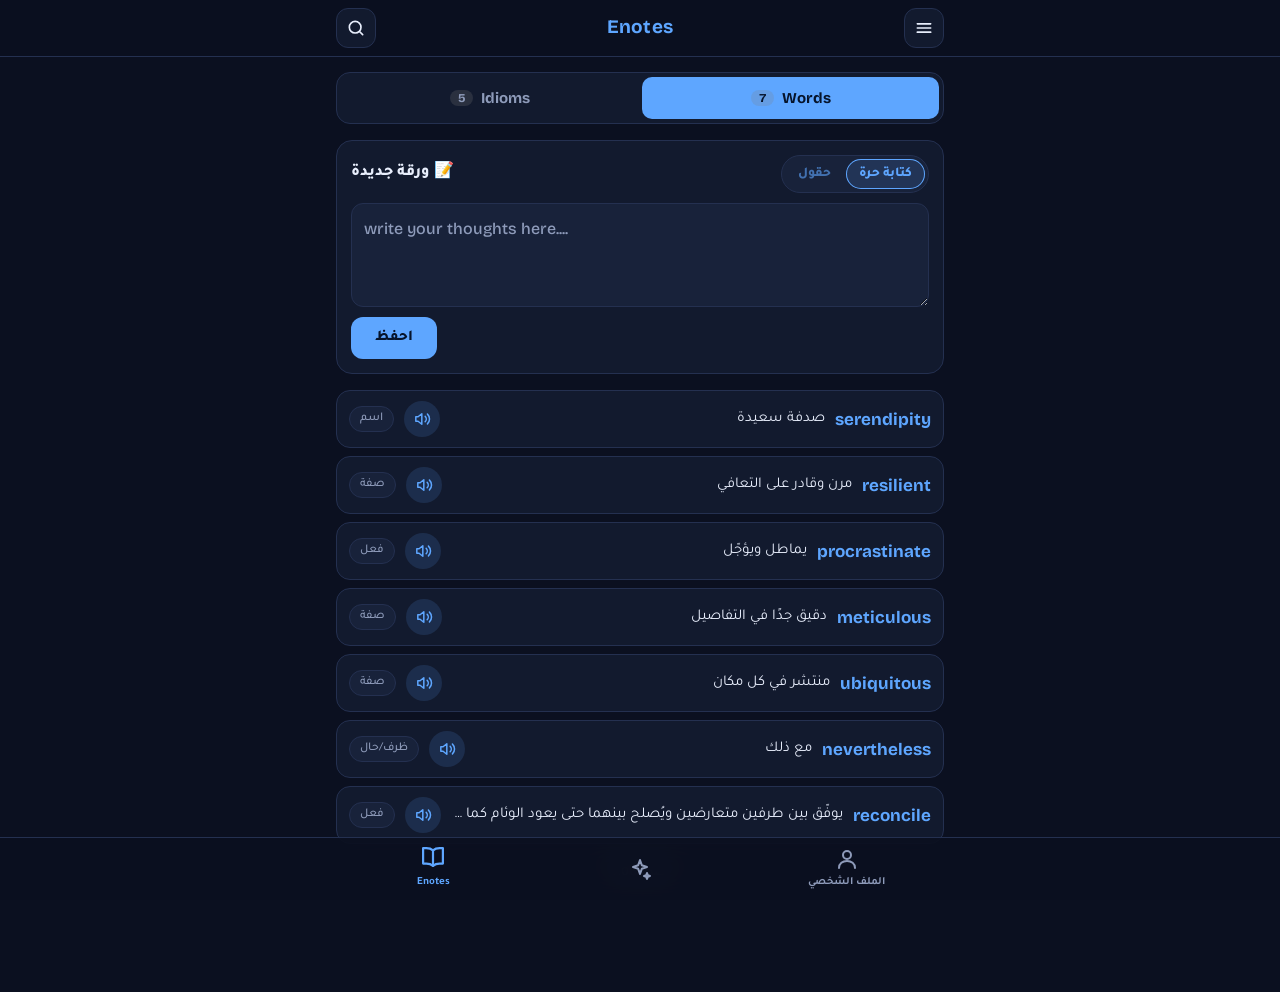
==== index.html @ 15584521 "Rename index-25.html to index.html" ====
<!doctype html>
<html lang="ar">
<head>
<meta charset="utf-8">
<meta name="viewport" content="width=device-width,initial-scale=1,maximum-scale=1,user-scalable=no,viewport-fit=cover">
<meta name="theme-color" content="#0b1020">
<meta name="mobile-web-app-capable" content="yes">
<meta name="apple-mobile-web-app-capable" content="yes">
<meta name="apple-mobile-web-app-title" content="دفتر الكلمات">
<link rel="manifest" href="manifest.webmanifest">
<link rel="icon" href="icon.svg" type="image/svg+xml">
<link rel="icon" href="icon-192.png" sizes="192x192" type="image/png">
<link rel="apple-touch-icon" href="apple-touch-icon.png">
<style>:root{padding-top:env(safe-area-inset-top,0px);padding-bottom:env(safe-area-inset-bottom,0px)}body{margin:0}img{max-width:100%}[hidden]{display:none!important}</style>
<meta name="app-build" content="eb7939244c85">
<title>دفتر الكلمات اليومي</title>
<link rel="stylesheet" href="https://fonts.googleapis.com/css2?family=Bricolage+Grotesque:wght@500;700;800&family=Tajawal:wght@400;500;700;800&family=Cairo:wght@400;500;700;800&family=Amiri:wght@400;700&display=swap">
<style>
/* Layout: fixed top bar (search / theme on the left, menu on the right), one 640px column: tabs, new-sheet card, saved list. Tools open as bottom sheets. */
@property --bg{syntax:'<color>';inherits:true;initial-value:#0b1020}
@property --bar{syntax:'<color>';inherits:true;initial-value:rgba(11,16,32,.84)}
@property --surface{syntax:'<color>';inherits:true;initial-value:#121a2e}
@property --surface-2{syntax:'<color>';inherits:true;initial-value:#18223a}
@property --line{syntax:'<color>';inherits:true;initial-value:#243050}
@property --fg{syntax:'<color>';inherits:true;initial-value:#e8eefc}
@property --muted{syntax:'<color>';inherits:true;initial-value:#8e9bba}
@property --accent{syntax:'<color>';inherits:true;initial-value:#5ea6ff}
@property --accent-ink{syntax:'<color>';inherits:true;initial-value:#06142b}
@property --accent-soft{syntax:'<color>';inherits:true;initial-value:rgba(94,166,255,.14)}
@property --good{syntax:'<color>';inherits:true;initial-value:#3ecf8e}
@property --good-bg{syntax:'<color>';inherits:true;initial-value:rgba(62,207,142,.14)}
@property --bad{syntax:'<color>';inherits:true;initial-value:#ff6b7a}
@property --bad-bg{syntax:'<color>';inherits:true;initial-value:rgba(255,107,122,.14)}
@property --overlay{syntax:'<color>';inherits:true;initial-value:rgba(4,8,18,.62)}
@property --mark-bg{syntax:'<color>';inherits:true;initial-value:#ffd93d}
@property --mark-fg{syntax:'<color>';inherits:true;initial-value:#1b1500}
:root{
  transition:--bg .6s cubic-bezier(.4,0,.2,1),
  --bar .6s cubic-bezier(.4,0,.2,1),
  --surface .6s cubic-bezier(.4,0,.2,1),
  --surface-2 .6s cubic-bezier(.4,0,.2,1),
  --line .6s cubic-bezier(.4,0,.2,1),
  --fg .6s cubic-bezier(.4,0,.2,1),
  --muted .6s cubic-bezier(.4,0,.2,1),
  --accent .6s cubic-bezier(.4,0,.2,1),
  --accent-ink .6s cubic-bezier(.4,0,.2,1),
  --accent-soft .6s cubic-bezier(.4,0,.2,1),
  --good .6s cubic-bezier(.4,0,.2,1),
  --good-bg .6s cubic-bezier(.4,0,.2,1),
  --bad .6s cubic-bezier(.4,0,.2,1),
  --bad-bg .6s cubic-bezier(.4,0,.2,1),
  --overlay .6s cubic-bezier(.4,0,.2,1),
  --mark-bg .6s cubic-bezier(.4,0,.2,1),
  --mark-fg .6s cubic-bezier(.4,0,.2,1);
  --bg:#0b1020;
  --bar:rgba(11,16,32,.84);
  --surface:#121a2e;
  --surface-2:#18223a;
  --line:#243050;
  --fg:#e8eefc;
  --muted:#8e9bba;
  --accent:#5ea6ff;
  --accent-ink:#06142b;
  --accent-soft:rgba(94,166,255,.14);
  --good:#3ecf8e;
  --good-bg:rgba(62,207,142,.14);
  --bad:#ff6b7a;
  --bad-bg:rgba(255,107,122,.14);
  --overlay:rgba(4,8,18,.62);
  --mark-bg:#ffd93d;
  --mark-fg:#1b1500;
  --shadow:0 14px 34px rgba(0,0,0,.5);
  --font-ui:'Tajawal','Bricolage Grotesque',system-ui,sans-serif;
  --font-en:'Bricolage Grotesque','Tajawal',system-ui,sans-serif;
  color-scheme:dark;
}
:root[data-theme="light"]{
  --bg:#eff3fb;
  --bar:rgba(239,243,251,.88);
  --surface:#ffffff;
  --surface-2:#f2f5fc;
  --line:#d8e0f1;
  --fg:#0e1a33;
  --muted:#5b6988;
  --accent:#1c6ee0;
  --accent-ink:#ffffff;
  --accent-soft:rgba(28,110,224,.1);
  --good:#12805a;
  --good-bg:rgba(18,128,90,.12);
  --bad:#c9304a;
  --bad-bg:rgba(201,48,74,.1);
  --overlay:rgba(14,26,51,.38);
  --shadow:0 14px 32px rgba(20,40,90,.16);
  color-scheme:light;
}
html.thm *,html.thm *::before,html.thm *::after{transition:none!important}
:root[data-theme="purple"]{
  --bg:#120b22;
  --bar:rgba(18,11,34,.84);
  --surface:#1b1233;
  --surface-2:#241a42;
  --line:#382a63;
  --fg:#f0eaff;
  --muted:#a898cf;
  --accent:#a78bfa;
  --accent-ink:#1a0b3a;
  --accent-soft:rgba(167,139,250,.16);
  --overlay:rgba(8,4,18,.64);
  --shadow:0 14px 34px rgba(5,0,20,.55);
  --good:#3ecf8e;
  --good-bg:rgba(62,207,142,.14);
  --bad:#ff6b7a;
  --bad-bg:rgba(255,107,122,.14);
  --mark-bg:#ffd93d;
  --mark-fg:#1b1500;
  color-scheme:dark;
}
:root[data-theme="forest"]{
  --bg:#08140f;
  --bar:rgba(8,20,15,.84);
  --surface:#0f2119;
  --surface-2:#152b21;
  --line:#1f3d2f;
  --fg:#e6f5ec;
  --muted:#8fb3a0;
  --accent:#34d399;
  --accent-ink:#04210f;
  --accent-soft:rgba(52,211,153,.15);
  --overlay:rgba(2,10,6,.64);
  --shadow:0 14px 34px rgba(0,10,5,.55);
  --good:#3ecf8e;
  --good-bg:rgba(62,207,142,.14);
  --bad:#ff6b7a;
  --bad-bg:rgba(255,107,122,.14);
  --mark-bg:#ffd93d;
  --mark-fg:#1b1500;
  color-scheme:dark;
}
:root[data-theme="ocean"]{
  --bg:#07161c;
  --bar:rgba(7,22,28,.84);
  --surface:#0d2630;
  --surface-2:#12303c;
  --line:#1c4655;
  --fg:#e4f6fb;
  --muted:#8bb4c2;
  --accent:#22d3ee;
  --accent-ink:#032630;
  --accent-soft:rgba(34,211,238,.15);
  --overlay:rgba(2,12,16,.64);
  --shadow:0 14px 34px rgba(0,12,18,.55);
  --good:#3ecf8e;
  --good-bg:rgba(62,207,142,.14);
  --bad:#ff6b7a;
  --bad-bg:rgba(255,107,122,.14);
  --mark-bg:#ffd93d;
  --mark-fg:#1b1500;
  color-scheme:dark;
}
:root[data-theme="sand"]{
  --bg:#faf3e8;
  --bar:rgba(250,243,232,.9);
  --surface:#fffaf2;
  --surface-2:#f5ebdc;
  --line:#e6d6bc;
  --fg:#2b2116;
  --muted:#7d6b53;
  --accent:#c2410c;
  --accent-ink:#ffffff;
  --accent-soft:rgba(194,65,12,.1);
  --good:#15803d;
  --good-bg:rgba(21,128,61,.12);
  --bad:#c9304a;
  --bad-bg:rgba(201,48,74,.1);
  --overlay:rgba(43,33,22,.38);
  --mark-bg:#ffd93d;
  --mark-fg:#1b1500;
  --shadow:0 14px 32px rgba(90,60,20,.18);
  color-scheme:light;
}
*{box-sizing:border-box}
body{background:var(--bg);color:var(--fg);font:400 15px/1.6 var(--font-ui);-webkit-tap-highlight-color:transparent;}
button{font:inherit;color:inherit;cursor:pointer;border:0;background:none;padding:0}
button:focus-visible,.row:focus-visible,textarea:focus-visible,select:focus-visible{outline:2px solid var(--accent);outline-offset:2px}
h2{margin:0}

/* press animation */
@keyframes press{0%{transform:scale(1)}40%{transform:scale(.9)}100%{transform:scale(1)}}
.tap{animation:press .2s ease-out}

/* top bar */
.bar{position:fixed;top:0;left:0;right:0;z-index:30;padding-top:env(safe-area-inset-top,0px);background:var(--bar);-webkit-backdrop-filter:blur(14px);backdrop-filter:blur(14px);border-bottom:1px solid var(--line)}
.bar-in{position:relative;height:56px;max-width:640px;margin:0 auto;padding-inline:16px;display:flex;align-items:center}
.left{position:relative;z-index:1;flex:1;min-width:0;display:flex;align-items:center}
.ibtn{flex:none;width:40px;height:40px;border-radius:12px;background:var(--surface);border:1px solid var(--line);display:grid;place-items:center;font-size:18px;line-height:1;overflow:hidden;transition:background .2s,border-color .2s,width .3s cubic-bezier(.2,.8,.2,1),opacity .2s,margin .3s}
.ibtn:hover{border-color:var(--accent)}
.ibtn svg,.snd svg{display:block;width:20px;height:20px;fill:none;stroke:currentColor;stroke-width:2;stroke-linecap:round;stroke-linejoin:round}
.snd{color:var(--accent)}
.snd svg{width:18px;height:18px}
#btnSearch{margin-right:8px}
.bar.searching #btnSearch{background:var(--accent-soft);border-color:var(--accent)}
.bar.searching #btnTheme{width:0;opacity:0;border-width:0;pointer-events:none}
.sfield{flex:0 0 0;min-width:0;opacity:0;overflow:hidden;display:flex;align-items:center;gap:8px;pointer-events:none;transition:flex-grow .32s cubic-bezier(.2,.8,.2,1),opacity .22s}
.bar.searching .sfield{flex:1 1 0;opacity:1;pointer-events:auto}
.pill{flex:1;min-width:0;height:40px;padding-inline:12px;border-radius:12px;background:var(--surface);border:1px solid var(--line);display:flex;align-items:center;gap:8px;transition:border-color .2s}
.pill:focus-within{border-color:var(--accent)}
.pill input{flex:1;min-width:0;background:transparent;border:0;outline:0;color:var(--fg);font:500 16px var(--font-ui)}
.pill input::placeholder{color:var(--muted)}
.title{position:absolute;left:0;right:0;text-align:center;pointer-events:none;font-weight:800;font-size:17px;letter-spacing:.2px;transition:opacity .2s}
.title b{color:var(--accent);font-family:var(--font-en);font-size:19px}
.bar.searching .title{opacity:0}
.menu-anchor{position:relative;z-index:2;flex:none;margin-left:8px}
#btnMenu{font-size:20px}
.menu{position:absolute;top:calc(100% + 10px);right:0;width:min(268px,calc(100vw - 32px));direction:rtl;background:var(--surface);border:1px solid var(--line);border-radius:16px;padding:6px;box-shadow:var(--shadow);transform-origin:calc(100% - 20px) 0;opacity:0;visibility:hidden;transform:translateY(-12px) scale(.94);transition:opacity .2s ease,transform .28s cubic-bezier(.2,.9,.25,1.08),visibility 0s .28s}
.menu.open{opacity:1;visibility:visible;transform:none;transition-delay:0s}
.menu::before{content:'';position:absolute;top:-6px;right:14px;width:11px;height:11px;background:var(--surface);border-left:1px solid var(--line);border-top:1px solid var(--line);transform:rotate(45deg)}
@keyframes rise{from{opacity:0;transform:translateY(-6px)}to{opacity:1;transform:none}}
.menu.open .mitem{animation:rise .3s both}
.menu.open .mitem:nth-child(1){animation-delay:.04s}
.menu.open .mitem:nth-child(2){animation-delay:.08s}
.menu.open .mitem:nth-child(3){animation-delay:.12s}
.menu.open .mitem:nth-child(4){animation-delay:.16s}
.mitem{position:relative;display:flex;align-items:center;gap:12px;width:100%;padding:12px;border-radius:11px;text-align:start;font-weight:500;font-size:15px;transition:background .15s}
.mitem:hover,.mitem:focus-visible{background:var(--surface-2)}
.mitem .e{width:26px;display:grid;place-items:center;color:var(--accent)}
.mitem .e svg{width:22px;height:22px;fill:none;stroke:currentColor;stroke-width:2;stroke-linecap:round;stroke-linejoin:round}

/* page */
.wrap{max-width:640px;margin:0 auto;padding:72px 16px 48px;display:flex;flex-direction:column;gap:16px}
.tabs{display:grid;grid-template-columns:1fr 1fr;gap:4px;padding:4px;background:var(--surface);border:1px solid var(--line);border-radius:14px}
.tab{height:42px;border-radius:10px;font-weight:700;color:var(--muted);display:flex;align-items:center;justify-content:center;gap:8px;transition:background .2s,color .2s}
.tab[aria-selected="true"]{background:var(--accent);color:var(--accent-ink)}
.tab .lat{font-family:var(--font-en)}
.tab .n{font:700 12px var(--font-en);padding:1px 8px;border-radius:99px;background:rgba(127,127,127,.22);font-variant-numeric:tabular-nums}
.card{background:var(--surface);border:1px solid var(--line);border-radius:16px;padding:14px}
.card h2{font-size:16px;font-weight:800}
.chead{display:flex;align-items:center;justify-content:space-between;gap:10px;margin-bottom:10px}
.mini{display:flex;gap:2px;padding:3px;background:var(--surface-2);border:1px solid var(--line);border-radius:99px}
.mini button{height:30px;padding:0 13px;display:inline-flex;align-items:center;justify-content:center;line-height:1;border-radius:99px;font-size:13.5px;font-weight:800;color:var(--accent);opacity:.6;transition:background .2s,opacity .2s,transform .12s}
.mini button>span{display:block;transform:translateY(1px)}
.mini button:active{transform:scale(.94)}
.mini button[aria-selected="true"]{background:var(--accent-soft);box-shadow:inset 0 0 0 1px var(--accent);opacity:1}
textarea{display:block;width:100%;min-height:104px;resize:vertical;background:var(--surface-2);border:1px solid var(--line);border-radius:12px;padding:12px;color:var(--fg);font:500 16px/1.6 var(--font-en)}
textarea{unicode-bidi:plaintext}
textarea::placeholder{color:var(--muted)}
.ff{display:flex;flex-direction:column;gap:12px}
.ff label{display:block;font-size:12px;color:var(--muted);margin-bottom:4px}
.ff input{display:block;width:100%;height:46px;background:var(--surface-2);border:1px solid var(--line);border-radius:12px;padding:0 12px;color:var(--fg);font:500 16px/1.4 var(--font-ui)}
.ff input::placeholder{color:var(--muted)}
.ff input:focus-visible{outline:2px solid var(--accent);outline-offset:2px}
.ff textarea{min-height:76px}
.ver{text-align:center;font:600 12px var(--font-en);color:var(--muted);direction:ltr;padding:4px 0 0;opacity:.8}
.foot{display:flex;align-items:center;gap:12px;margin-top:10px}
.hint{flex:1;min-width:0;font-size:12px;line-height:1.5;color:var(--muted)}
.hint.err{color:var(--bad)}
.hint code{font-family:var(--font-en);direction:ltr;unicode-bidi:isolate;color:var(--fg)}
.save{flex:none;height:42px;padding-inline:24px;border-radius:12px;background:var(--accent);color:var(--accent-ink);font-weight:800}

/* list */
#list{list-style:none;margin:0;padding:0;display:flex;flex-direction:column;gap:8px}
.item{background:var(--surface);border:1px solid var(--line);border-radius:14px;overflow:hidden;transition:border-color .2s}
.item.open{border-color:var(--accent)}
.row{display:flex;align-items:center;gap:10px;padding:10px 12px;cursor:pointer;min-height:56px}
.en{flex:0 1 auto;min-width:0;max-width:46%;direction:ltr;unicode-bidi:isolate;font:700 17px var(--font-en);color:var(--accent);overflow:hidden;text-overflow:ellipsis;white-space:nowrap}
.ar{flex:1 1 0;min-width:0;overflow:hidden;text-overflow:ellipsis;white-space:nowrap}
.snd{flex:none;width:36px;height:36px;border-radius:50%;background:var(--accent-soft);display:grid;place-items:center;font-size:16px}
.cat{flex:none;max-width:76px;overflow:hidden;text-overflow:ellipsis;white-space:nowrap;font-size:12px;font-weight:500;color:var(--muted);background:var(--surface-2);border:1px solid var(--line);padding:2px 10px;border-radius:99px}
.detail{display:grid;grid-template-rows:0fr;transition:grid-template-rows .3s ease}
.item.open .detail{grid-template-rows:1fr}
.detail-in{overflow:hidden;min-height:0}
.detail-pad{display:flex;flex-direction:column;gap:12px;padding:12px 14px 14px;border-top:1px solid var(--line)}
.d-top{display:flex;align-items:center;justify-content:space-between;gap:10px;flex-wrap:wrap}
.d-word{direction:ltr;unicode-bidi:isolate;font:800 24px/1.2 var(--font-en);color:var(--accent);overflow-wrap:anywhere;min-width:0}
.d-play{display:flex;gap:8px;flex-wrap:wrap}
.pbtn{height:36px;padding-inline:12px;border-radius:10px;background:var(--surface-2);border:1px solid var(--line);font-size:13px;font-weight:700}
.lbl{font-size:12px;color:var(--muted);margin-bottom:2px}
.val{overflow-wrap:anywhere}
.val.note{padding:10px 12px;background:var(--surface-2);border-radius:10px;font-family:var(--font-en)}
.nl{white-space:pre-wrap;overflow-wrap:anywhere;text-align:start;line-height:1.8}
.nl.sp{height:.6em}
.val.ph{direction:ltr;unicode-bidi:isolate;text-align:right;font-family:var(--font-en)}
.val.none{color:var(--muted)}
.nedit{display:flex;flex-direction:column;gap:8px}
.ne-ph,.ne-in{width:100%;height:42px;padding-inline:12px;border-radius:12px;background:var(--surface-2);border:1px solid var(--line);color:var(--fg);font:500 16px var(--font-en)}
.ne-ph::placeholder,.ne-in::placeholder{color:var(--muted)}
.ne-ph:focus-visible,.ne-in:focus-visible{outline:2px solid var(--accent);outline-offset:2px}
.save.sm{height:38px;padding-inline:16px}
.menu.open .mitem:nth-child(5){animation-delay:.2s}
.menu.open .mitem:nth-child(6){animation-delay:.24s}
.menu.open .mitem:nth-child(7){animation-delay:.28s}
.menu.open .mitem:nth-child(8){animation-delay:.32s}
.menu.open .mitem:nth-child(9){animation-delay:.36s}
.menu.open .mitem:nth-child(10){animation-delay:.4s}
.menu.open .mitem:nth-child(11){animation-delay:.44s}
.menu.open .mitem:nth-child(12){animation-delay:.48s}
.gbtn{display:flex;align-items:center;justify-content:center;gap:10px;background:#ffffff;color:#1f1f1f;border:1px solid #dadce0}
.gbtn svg{width:20px;height:20px;flex:none}
html,body{touch-action:pan-x pan-y;-webkit-text-size-adjust:100%}
html{overscroll-behavior:none}
.meta{display:flex;flex-wrap:wrap;gap:6px 16px;font-size:12px;color:var(--muted)}
.exnote{font-size:12px;color:var(--muted)}
.mbadge{margin-inline-start:auto;min-width:22px;height:22px;padding:0 7px;border-radius:99px;background:var(--accent);color:var(--accent-ink);font:800 12px/22px var(--font-en);text-align:center}
.mbadge[hidden]{display:none}
.srt{font-weight:800;font-size:18px;text-align:center}
.srcard{display:flex;flex-direction:column;align-items:center;gap:10px;text-align:center;padding:22px 14px}
.srw{font:800 34px/1.2 var(--font-en);color:var(--accent);overflow-wrap:anywhere}
.srp{font:500 15px var(--font-en);color:var(--muted)}
.sra{font:800 24px/1.5 var(--font-ui)}
.srcard hr{align-self:stretch;border:0;border-top:1px solid var(--line);margin:4px 0}
.srbtns{display:grid;grid-template-columns:1fr 1fr;gap:10px}
.srbtns .sbtn{height:50px;justify-content:center;font-size:15px}
.srbtns .sbtn.good{background:var(--good-bg);border-color:var(--good);color:var(--good)}
/* bottom tab bar */
.wrap[hidden],.tabbar[hidden]{display:none!important}
.tabbar{position:fixed;left:0;right:0;bottom:0;z-index:30;padding-bottom:env(safe-area-inset-bottom,0px);background:var(--bar);-webkit-backdrop-filter:blur(14px);backdrop-filter:blur(14px);border-top:1px solid var(--line);transition:transform .42s cubic-bezier(.2,.8,.2,1),opacity .3s}
.tabbar.hide{transform:translateY(calc(100% + 34px));opacity:0;pointer-events:none}
.tb-in{max-width:640px;margin:0 auto;height:62px;display:grid;grid-template-columns:1fr 1fr 1fr;align-items:center;padding-inline:10px}
.tb{display:flex;flex-direction:column;align-items:center;justify-content:center;gap:3px;height:100%;color:var(--muted);font-size:11px;font-weight:700;transition:color .2s}
.tb svg{width:24px;height:24px;fill:none;stroke:currentColor;stroke-width:2;stroke-linecap:round;stroke-linejoin:round;transition:transform .25s cubic-bezier(.2,.8,.2,1)}
.tb[aria-current="page"]{color:var(--accent)}
.tb[aria-current="page"] svg{transform:translateY(-2px) scale(1.1)}
.wrap{padding-bottom:calc(112px + env(safe-area-inset-bottom,0px))}
.toast{bottom:calc(92px + env(safe-area-inset-bottom,0px))!important}
#app[dir="ltr"] .menu{direction:ltr}
.pgin{animation:paneIn .35s ease both}
/* profile */
.phero{display:flex;align-items:center;gap:14px;background:var(--surface);border:1px solid var(--line);border-radius:18px;padding:16px}
.pav{flex:none;width:58px;height:58px;border-radius:50%;display:grid;place-items:center;background:var(--accent-soft);color:var(--accent);border:1.5px solid var(--accent)}
.pav{position:relative;overflow:visible}
.pav>svg{width:28px;height:28px;fill:none;stroke:currentColor;stroke-width:2;stroke-linecap:round;stroke-linejoin:round}
.pav>svg[viewBox="0 0 96 96"]{width:100%;height:100%;fill:initial;stroke:none;border-radius:50%}
.pav>img{width:100%;height:100%;object-fit:cover;border-radius:50%}
.pedit{position:absolute;right:-2px;bottom:-2px;width:22px;height:22px;border-radius:50%;background:var(--accent);color:var(--accent-ink);display:grid;place-items:center;border:2px solid var(--surface)}
.pedit svg{width:12px;height:12px;fill:none;stroke:currentColor;stroke-width:2.4;stroke-linecap:round;stroke-linejoin:round}
.avbig{width:112px;height:112px;margin:0 auto}
.avbig>svg:not([viewBox="0 0 96 96"]){width:52px;height:52px}
.avgrid{display:grid;grid-template-columns:repeat(4,1fr);gap:10px}
.avp{aspect-ratio:1;border-radius:50%;border:2px solid var(--line);padding:0;overflow:hidden;background:var(--surface);transition:transform .2s,border-color .2s}
.avp svg{display:block;width:100%;height:100%}
.avp[aria-pressed="true"]{border-color:var(--accent);box-shadow:0 0 0 3px var(--accent-soft)}
.avp:active{transform:scale(.92)}
.pwho{flex:1;min-width:0}
.pname{font-weight:800;font-size:17px;overflow-wrap:anywhere}
.psub{font-size:12px;color:var(--muted);overflow-wrap:anywhere}
.plv{flex:none;text-align:center;background:var(--accent);color:var(--accent-ink);border-radius:14px;padding:7px 12px;min-width:62px}
.plv b{display:block;font:800 22px/1 var(--font-en)}
.plv span{font-size:10px;font-weight:700}
.pxp{background:var(--surface);border:1px solid var(--line);border-radius:16px;padding:14px;display:flex;flex-direction:column;gap:9px}
.pxh{display:flex;align-items:center;justify-content:space-between;gap:8px;font-weight:800}
.pxh .t{display:flex;align-items:center;gap:8px}
.pxh .t svg{width:20px;height:20px;fill:#ffb020;stroke:#ffb020;stroke-width:1.5;stroke-linejoin:round}
.xn{font:800 15px var(--font-en);color:var(--accent);direction:ltr}
.xbar{height:10px;border-radius:99px;background:var(--surface-2);overflow:hidden;border:1px solid var(--line)}
.xbar i{display:block;height:100%;border-radius:99px;background:linear-gradient(90deg,var(--accent),#8b7bff)}
.pgin .xbar i{animation:xfill 1s cubic-bezier(.2,.8,.2,1)}
@keyframes xfill{from{width:0!important}}
.pic{width:34px;height:34px;border-radius:11px;display:grid;place-items:center;background:var(--accent-soft);color:var(--accent);flex:none}
.pic svg{width:19px;height:19px;fill:none;stroke:currentColor;stroke-width:2;stroke-linecap:round;stroke-linejoin:round}
.pbd{display:flex;flex-direction:column;gap:16px}
.psec{background:var(--surface);border:1px solid var(--line);border-radius:16px;overflow:hidden}
.phd{width:100%;display:flex;align-items:center;gap:12px;padding:12px 14px;font-weight:800;font-size:15px;text-align:start}
.phd .pt{flex:1}
.chev{width:20px;height:20px;flex:none;fill:none;stroke:var(--muted);stroke-width:2;stroke-linecap:round;stroke-linejoin:round;transition:transform .3s}
.psec.open .chev{transform:rotate(180deg)}
.pcol{display:grid;grid-template-rows:0fr;transition:grid-template-rows .35s cubic-bezier(.2,.8,.2,1)}
.psec.open .pcol{grid-template-rows:1fr}
.pcol>.pbd{min-height:0;overflow:hidden;visibility:hidden;padding:0 14px;transition:visibility .35s,padding .35s}
.psec.open .pcol>.pbd{visibility:visible;padding:4px 14px 16px}

.del{align-self:flex-start;height:36px;padding-inline:14px;border-radius:10px;border:1px solid var(--line);color:var(--bad);font-size:13px;font-weight:700}
.empty{padding:28px 16px;text-align:center;color:var(--muted);background:var(--surface);border:1px dashed var(--line);border-radius:14px}

.catedit{display:flex;flex-direction:column;align-items:flex-start}
.catopts{display:flex;flex-wrap:wrap;gap:6px}
.copt{height:34px;padding-inline:14px;border-radius:99px;border:1px solid var(--line);background:var(--surface-2);font-size:13px;font-weight:700}
.copt[aria-pressed="true"]{border-color:var(--accent);background:var(--accent-soft);color:var(--accent)}
.m-cat{color:var(--fg);font-weight:700}

#btnSearch svg{grid-area:1/1;transition:transform .32s cubic-bezier(.2,.8,.2,1),opacity .2s}
#btnSearch .i-x{opacity:0;transform:rotate(-90deg) scale(.5)}
.bar.searching #btnSearch .i-search{opacity:0;transform:rotate(90deg) scale(.5)}
.bar.searching #btnSearch .i-x{opacity:1;transform:none}
mark{background:var(--mark-bg);color:var(--mark-fg);border-radius:3px;padding:0 1px}
.acts{display:flex;flex-wrap:wrap;gap:8px}

/* flashcards */
.fc-meta{display:flex;align-items:center;justify-content:space-between;gap:10px;font-size:13px;color:var(--muted)}
.fc-scene{perspective:1100px}
.fc-scene.slide{animation:fcin .28s ease-out}
@keyframes fcin{from{opacity:0;transform:translateX(var(--dx,0))}to{opacity:1;transform:none}}
.fc-card{position:relative;height:280px;cursor:pointer;transform-style:preserve-3d;transition:transform .65s cubic-bezier(.3,.8,.2,1)}
.fc-card.noanim{transition:none}
.fc-scene.flipped .fc-card{transform:rotateY(180deg)}
.fc-face{position:absolute;inset:0;display:flex;flex-direction:column;padding:18px;overflow:auto;background:var(--surface);border:1px solid var(--line);border-radius:20px;box-shadow:var(--shadow);backface-visibility:hidden;-webkit-backface-visibility:hidden}
.fc-back{transform:rotateY(180deg);border-color:var(--accent)}
.fc-c{margin-block:auto;display:flex;flex-direction:column;align-items:center;gap:12px;text-align:center;min-width:0;width:100%}
.fc-word{direction:ltr;unicode-bidi:isolate;font:800 34px/1.2 var(--font-en);color:var(--accent);overflow-wrap:anywhere}
.fc-sm{direction:ltr;unicode-bidi:isolate;font:700 15px var(--font-en);color:var(--accent);overflow-wrap:anywhere}
.fc-ar{font-size:26px;font-weight:800;line-height:1.4;overflow-wrap:anywhere}
.fc-tip{font-size:12px;color:var(--muted)}
.fc-info{display:flex;flex-direction:column;align-items:center;gap:10px;width:100%}
.fc-info .val.note{width:100%;text-align:start}
.fc-snd{position:absolute;top:10px;left:10px;width:36px;height:36px;border-radius:50%}
.fc-ctl{display:flex;gap:8px}
.fbtn{flex:none;height:40px;padding-inline:14px;border-radius:12px;border:1px solid var(--line);background:var(--surface);font-size:13px;font-weight:700;display:inline-flex;align-items:center;justify-content:center;gap:6px}
.fbtn svg{width:16px;height:16px;fill:none;stroke:currentColor;stroke-width:2.2;stroke-linecap:round;stroke-linejoin:round}
.fbtn.main{flex:1;min-width:0;background:var(--accent-soft);border-color:var(--accent);color:var(--accent)}
.fbtn:disabled{opacity:.4;cursor:default}

/* sheets */
.scrim{position:fixed;inset:0;z-index:40;background:var(--overlay);opacity:0;transition:opacity .25s}
.scrim.open{opacity:1}
.sheet{position:fixed;z-index:41;left:50%;bottom:0;width:min(640px,100%);max-height:88vh;display:flex;flex-direction:column;background:var(--bg);border:1px solid var(--line);border-bottom:0;border-radius:22px 22px 0 0;padding-bottom:env(safe-area-inset-bottom,0px);transform:translate(-50%,102%);transition:transform .34s cubic-bezier(.2,.85,.25,1)}
.sheet.open{transform:translate(-50%,0)}
.sheet-head{display:flex;align-items:center;justify-content:space-between;gap:12px;padding:14px 16px;border-bottom:1px solid var(--line)}
.sheet-head h2{font-size:18px;font-weight:800}
.sheet-body{overflow:auto;padding:16px;display:flex;flex-direction:column;gap:16px}
@keyframes liIn{from{opacity:0;transform:translateY(8px)}to{opacity:1;transform:none}}
@keyframes paneIn{from{opacity:0;transform:translateY(5px)}to{opacity:1;transform:none}}
#list.enter .item{animation:liIn .38s cubic-bezier(.2,.8,.2,1) both}
#list.enter .item:nth-child(2){animation-delay:.04s}#list.enter .item:nth-child(3){animation-delay:.08s}#list.enter .item:nth-child(4){animation-delay:.12s}#list.enter .item:nth-child(5){animation-delay:.16s}#list.enter .item:nth-child(6){animation-delay:.2s}#list.enter .item:nth-child(n+7){animation-delay:.24s}
.pane-in{animation:paneIn .28s ease both}
.sheet-body.swap>*{animation:paneIn .3s ease both}
.wscene{perspective:1200px}
.wcard{display:grid;transform-style:preserve-3d;transition:transform .8s cubic-bezier(.3,.7,.2,1)}
.wscene.flipped .wcard{transform:rotateY(180deg)}
.wscene.nofx .wcard{transition:none}
.wface{grid-area:1/1;backface-visibility:hidden;-webkit-backface-visibility:hidden;border-radius:22px;padding:22px 18px;min-height:360px;display:flex;flex-direction:column;align-items:center;justify-content:center;gap:12px;text-align:center}
.wback{background:radial-gradient(circle at 30% 20%,rgba(94,166,255,.35),transparent 55%),linear-gradient(160deg,var(--surface-2),var(--surface));border:1px solid var(--accent);cursor:pointer;width:100%;color:var(--fg)}
.wback .gift{font-size:64px;line-height:1;animation:wfloat 2.6s ease-in-out infinite}
.wback h3{font-size:20px;font-weight:800}
.wback p{font-size:13.5px;color:var(--muted);line-height:1.7;max-width:260px}
.wback .go{margin-top:6px;padding:10px 26px;border-radius:99px;background:var(--accent);color:var(--accent-ink);font-weight:800}
@keyframes wfloat{0%,100%{transform:translateY(0)}50%{transform:translateY(-8px)}}
.wfront{transform:rotateY(180deg);background:var(--surface);border:1px solid var(--line);justify-content:flex-start;gap:10px}
.wfront .day{font-size:12px;font-weight:700;color:var(--accent);letter-spacing:.3px}
.wfront .big{font:800 38px/1.15 var(--font-en);color:var(--fg);direction:ltr;overflow-wrap:anywhere;margin-top:4px}
.wfront .sayb{width:48px;height:48px;border-radius:50%;background:var(--accent);color:var(--accent-ink);display:inline-flex;align-items:center;justify-content:center}
.wfront .sayb svg{width:22px;height:22px;stroke:currentColor;fill:none;stroke-width:2;stroke-linecap:round;stroke-linejoin:round}
.wfront .phs{font-family:var(--font-en);direction:ltr;color:var(--muted);font-size:15px}
.wfront hr{width:56px;border:0;height:3px;border-radius:3px;background:var(--accent-soft);margin:4px 0}
.wfront .arb{font-size:24px;font-weight:800;line-height:1.5}
.wfront .nt{font-size:13.5px;color:var(--muted);line-height:1.7;max-height:150px;overflow:auto;width:100%;text-align:start}
.wfront .chips2{display:flex;flex-wrap:wrap;gap:6px;justify-content:center;margin-top:auto}
.wfront .chips2 span{font-size:12px;padding:3px 12px;border-radius:99px;background:var(--surface-2);border:1px solid var(--line);color:var(--muted)}
.wfront .chips2 .old{color:#eab308;border-color:rgba(234,179,8,.4)}
.btn-main.nextb{position:sticky;bottom:calc(10px + env(safe-area-inset-bottom,0px));height:56px;font-size:17px;border-radius:16px;box-shadow:0 6px 22px rgba(0,0,0,.45);animation:paneIn .25s ease both;margin-top:4px}
.dict{display:flex;flex-direction:column;gap:8px}
.dict input{display:block;width:100%;height:50px;background:var(--surface-2);border:1px solid var(--line);border-radius:12px;padding:0 14px;color:var(--fg);font:600 18px var(--font-en);direction:ltr;text-align:center}
.dict input:focus-visible{outline:2px solid var(--accent);outline-offset:2px}
.dict input:disabled{opacity:.7}
.dres{min-height:22px;font-size:14px;line-height:1.7;text-align:center}
.dres.ok{color:var(--good)}.dres.bad{color:var(--bad)}.dres.warn{color:#eab308}
.dres mark.miss{background:#eab308;color:#1b1500;border-radius:4px;padding:0 3px}
.dres b{font-family:var(--font-en);direction:ltr;unicode-bidi:isolate}
.fc-word.arm{font:800 28px/1.4 var(--font-ui);color:var(--fg);direction:rtl}
.trow{display:flex;flex-direction:column;gap:6px}
.trw{display:flex;align-items:baseline;justify-content:space-between;gap:10px}
.trw b{font:800 17px var(--font-en);color:var(--accent);direction:ltr}
.trw span{color:var(--muted);font-size:14px;overflow:hidden;text-overflow:ellipsis;white-space:nowrap}
.streak{display:flex;align-items:center;gap:14px;background:linear-gradient(135deg,rgba(255,138,43,.16),rgba(255,138,43,.04));border:1px solid rgba(255,138,43,.35);border-radius:16px;padding:14px}
.streak .fire{font-size:40px;line-height:1;filter:drop-shadow(0 2px 8px rgba(255,120,30,.45))}
.streak .fire.off{filter:grayscale(1) opacity(.5);animation:none}
.streak .fire[data-act]{cursor:pointer;-webkit-user-select:none;user-select:none}
.streak .fire[data-act].rekindle{transform-origin:50% 90%;animation:fireRe .85s cubic-bezier(.2,1.2,.4,1) both}
@keyframes fireRe{0%{transform:scale(.55) rotate(-8deg);filter:brightness(1.9) drop-shadow(0 0 0 rgba(255,140,40,0))}45%{transform:scale(1.22) rotate(4deg);filter:brightness(1.35) drop-shadow(0 0 16px rgba(255,150,50,.9))}70%{transform:scale(.97) rotate(-2deg)}100%{transform:none;filter:drop-shadow(0 2px 8px rgba(255,120,30,.45))}}
.streak.ignite{animation:strkGlow 1.6s ease-out}
.streak.ignite .fire{transform-origin:50% 90%;animation:fireIn 1s cubic-bezier(.2,1.4,.4,1) both,fireFlick 1.1s ease-in-out 1s 2}
.streak.ignite .sn b{display:inline-block;animation:numPop .6s cubic-bezier(.2,1.5,.4,1) .45s both}
@keyframes fireIn{0%{transform:scale(0) translateY(14px) rotate(-14deg);opacity:0;filter:drop-shadow(0 0 0 rgba(255,120,30,0)) brightness(2)}55%{transform:scale(1.5) translateY(-4px) rotate(7deg);opacity:1;filter:drop-shadow(0 0 22px rgba(255,140,40,.95)) brightness(1.4)}100%{transform:none;opacity:1;filter:drop-shadow(0 2px 8px rgba(255,120,30,.45))}}
@keyframes fireFlick{0%,100%{transform:scale(1) rotate(0)}30%{transform:scale(1.08,1.14) rotate(-3deg)}65%{transform:scale(.97,1.05) rotate(3deg)}}
@keyframes numPop{0%{transform:scale(.4);opacity:0}100%{transform:scale(1);opacity:1}}
@keyframes strkGlow{0%{box-shadow:0 0 0 0 rgba(255,138,43,0)}35%{box-shadow:0 0 28px 2px rgba(255,138,43,.45)}100%{box-shadow:0 0 0 0 rgba(255,138,43,0)}}
.streak .sn b{font:800 30px/1 var(--font-en);color:#ff9a3c}
.streak .sn span{font-size:13px;color:var(--muted);margin-inline-start:6px}
.streak .sm{font-size:12px;color:var(--muted);margin-top:4px;line-height:1.5}
.sdots{display:flex;gap:5px;margin-top:8px}
.sdots i{width:20px;height:20px;border-radius:7px;background:var(--surface-2);border:1px solid var(--line);font:700 10px/18px var(--font-en);text-align:center;color:var(--muted);font-style:normal}
.sdots i.on{background:#ff9a3c;border-color:#ff9a3c;color:#2a1300}
.alertc{background:rgba(234,179,8,.1);border:1px solid rgba(234,179,8,.4);border-radius:16px;padding:14px;display:flex;flex-direction:column;gap:10px}
.alertc h4{font-size:15px;font-weight:800;margin:0}
.alertc p{font-size:13.5px;line-height:1.7;color:var(--fg);margin:0}
.stale{flex:none;font-size:11px;font-weight:700;color:#eab308;background:rgba(234,179,8,.12);border:1px solid rgba(234,179,8,.35);padding:1px 8px;border-radius:99px;white-space:nowrap}
.mbar{display:flex;height:12px;border-radius:99px;overflow:hidden;background:var(--surface-2)}
.mbar i{display:block;height:100%}
.lgd{display:flex;flex-wrap:wrap;gap:4px 10px;font-size:11.5px;color:var(--muted)}
.lgd span{display:inline-flex;align-items:center;gap:4px}
.lgd i{width:10px;height:10px;border-radius:50%;display:inline-block}
.mtabs{align-self:flex-start}
#gcv{display:block;width:100%;height:440px;touch-action:none;background:var(--surface);border:1px solid var(--line);border-radius:14px;cursor:grab}
.gstat{min-height:16px;font-size:12px;color:var(--muted)}
.le{display:inline-block;width:18px;height:0;border-top:2px solid var(--accent);vertical-align:middle;margin-inline-end:4px;text-decoration:none}
.le.s{border-top-style:dashed}.le.f{border-top:2px dashed #a78bfa}.le.a{border-top:2px dotted #22d3ee}.le.b{border-top:3px solid #fbbf24}
.gnb{display:flex;flex-wrap:wrap;align-items:center;gap:6px;margin-top:8px}
.gnb span{font-size:12px;color:var(--muted)}
.gnb .pbtn{height:30px;padding-inline:10px;display:inline-flex;align-items:center;gap:6px;font-family:var(--font-en);direction:ltr}
.gnb .pbtn i{width:9px;height:9px;border-radius:50%;display:inline-block}
.ginfo{min-height:44px;font-size:13.5px;line-height:1.7;color:var(--muted)}
.ginfo .g-en{font:800 16px var(--font-en);color:var(--accent);direction:ltr;display:inline-block}
.famsel{display:flex;gap:6px;flex-wrap:wrap;margin-bottom:8px}.famsel .pbtn{direction:ltr}.famsel .pbtn.on{background:var(--accent);color:var(--accent-ink);border-color:transparent}.famsel small{opacity:.7;margin-inline-start:3px}
.famwrap{background:radial-gradient(circle at 50% 50%,rgba(99,140,255,.14),transparent 70%),var(--surface-2);border:1px solid var(--line);border-radius:18px;padding:4px;margin-bottom:10px}
.famsvg{width:100%;height:auto;display:block;max-height:430px}
.fe{stroke:var(--accent);stroke-width:1.6;stroke-dasharray:5 6;opacity:.75;animation:fflow 1.4s linear infinite}
@keyframes fflow{to{stroke-dashoffset:-22}}
.fr{fill:none;stroke:var(--line);stroke-dasharray:2 7;opacity:.6}
.fglow{fill:var(--accent);opacity:.16;animation:fpulse 2.6s ease-in-out infinite;transform-origin:180px 180px}
@keyframes fpulse{50%{transform:scale(1.5);opacity:.04}}
.fn{cursor:pointer}.fn rect{fill:var(--surface);stroke:var(--line);stroke-width:1.2;transition:stroke .2s}
.fn text{fill:var(--fg);font:700 13px var(--font-en);direction:ltr}
.fn.sel rect{stroke:var(--accent);stroke-width:2.4}.fn:active rect{stroke:var(--accent)}
.fcmp{display:grid;grid-template-columns:1fr;gap:8px;margin-bottom:8px}.fcmp.two{grid-template-columns:1fr 1fr}
.fcol{background:var(--surface-2);border:1px solid var(--line);border-radius:14px;padding:10px;display:flex;flex-direction:column;gap:5px;min-width:0}
.fcw{font:800 17px var(--font-en);direction:ltr;text-align:start}.fcp{font:500 12px var(--font-en);color:var(--muted);direction:ltr}.fcm{font-weight:700}
.fcl{font-size:12px;color:var(--muted);display:flex;align-items:center;gap:6px}.fcl i{width:9px;height:9px;border-radius:50%}
.fcn{font-size:13px;overflow-wrap:anywhere}.fcn.dim{color:var(--muted)}.fcb{display:flex;gap:6px;flex-wrap:wrap}

.auBtn svg{width:15px;height:15px;fill:none;stroke:currentColor;stroke-width:2;stroke-linecap:round;stroke-linejoin:round;vertical-align:-3px;margin-inline-end:5px}
.auBtn.has{color:var(--accent);border-color:var(--accent);background:var(--accent-soft)}
.auhead{display:flex;align-items:baseline;gap:10px;flex-wrap:wrap}.auhead .en{font:800 22px var(--font-en)}.auhead .ar{color:var(--muted);font-weight:700}
.auopts{display:grid;grid-template-columns:1fr 1fr;gap:10px}
.auopt{display:flex;flex-direction:column;align-items:center;gap:6px;text-align:center;padding:16px 10px;border-radius:16px;background:var(--surface);border:1px solid var(--line);cursor:pointer;color:var(--fg);transition:transform .15s,border-color .2s}
.auopt:active{transform:scale(.97);border-color:var(--accent)}.auopt small{color:var(--muted);font-size:12px}
.aui{width:46px;height:46px;border-radius:50%;display:grid;place-items:center;background:var(--accent-soft)}.aui svg{width:24px;height:24px;fill:none;stroke:var(--accent);stroke-width:2;stroke-linecap:round;stroke-linejoin:round}
.aucard,.aurec,.autips{background:var(--surface);border:1px solid var(--line);border-radius:18px;padding:14px;display:flex;flex-direction:column;gap:10px}
.aucard.draft{border-color:var(--accent)}.aut{font-weight:800}
.aurow{display:flex;align-items:center;gap:12px}
.auplay{flex:none;width:48px;height:48px;border-radius:50%;background:var(--accent);display:grid;place-items:center}
.auplay svg{grid-area:1/1;width:22px;height:22px;fill:var(--accent-ink)}.auplay .ps{display:none}.auplay.on .ps{display:block}.auplay.on .pl{display:none}
.auwave{flex:1;min-width:0;width:100%;height:64px;display:block;cursor:pointer}
.auwave.live{cursor:default;height:80px}
.aumeta{display:flex;justify-content:space-between;color:var(--muted);font:600 12px var(--font-en);padding:0 4px}
.auchips{display:flex;gap:6px;flex-wrap:wrap}.auchips span{font-size:12px;color:var(--muted);background:var(--surface-2);border:1px solid var(--line);border-radius:99px;padding:3px 10px}
.aubtns{display:flex;gap:8px;flex-wrap:wrap}.aubtns .btn-main{flex:1}
.aurec{align-items:center;text-align:center}
.aumic{margin:14px 0 18px;position:relative;width:74px;height:74px;border-radius:50%;background:var(--bad);display:grid;place-items:center}
.aumic svg{width:32px;height:32px;fill:none;stroke:#fff;stroke-width:2;stroke-linecap:round;stroke-linejoin:round;position:relative}
.aumic i{position:absolute;inset:0;border-radius:50%;background:var(--bad);opacity:.5;animation:aupulse 1.8s ease-out infinite}.aumic i+i{animation-delay:.9s}
@keyframes aupulse{to{transform:scale(1.9);opacity:0}}
.autime{font:800 30px var(--font-en);letter-spacing:1px}.aulbl{color:var(--muted);font-size:13px}
.autips ol{margin:6px 0 4px;padding-inline-start:20px;color:var(--muted);font-size:13px;display:flex;flex-direction:column;gap:3px}
.thgrid{display:grid;grid-template-columns:repeat(3,1fr);gap:10px}
.thopt{display:flex;flex-direction:column;align-items:center;gap:7px;padding:10px 6px;border-radius:14px;background:var(--surface-2);border:2px solid var(--line);color:var(--fg);font-size:13px}
.thopt[aria-pressed="true"]{border-color:var(--accent);background:var(--accent-soft)}
.thsw{width:100%;height:44px;border-radius:10px;border:1px solid rgba(127,127,127,.35);display:flex;align-items:flex-end;gap:5px;padding:7px}
.thsw i{flex:1;height:10px;border-radius:5px}.thsw i+i{height:20px}
.edmod{position:fixed;inset:0;z-index:70;display:grid;place-items:center;padding:16px;background:var(--overlay);-webkit-backdrop-filter:blur(7px);backdrop-filter:blur(7px);opacity:0;transition:opacity .25s}
.edmod.open{opacity:1}
.edcard{width:min(520px,100%);max-height:92vh;overflow:auto;background:var(--surface);border:1px solid var(--line);border-radius:22px;padding:16px;display:flex;flex-direction:column;gap:8px;box-shadow:var(--shadow);transform:translateY(14px) scale(.96);transition:transform .3s cubic-bezier(.2,.8,.2,1)}
.edmod.open .edcard{transform:none}
.edh{display:flex;align-items:center;justify-content:space-between;font-size:17px;margin-bottom:2px}
.edx svg{width:20px;height:20px}
.edl{display:flex;align-items:center;gap:8px;font-size:13px;font-weight:700;color:var(--muted);margin-top:4px}
.edl i{width:20px;height:20px;border-radius:50%;background:var(--accent-soft);color:var(--accent);display:grid;place-items:center;font:800 11px var(--font-en);font-style:normal}
.edcard textarea{min-height:96px}
.fclr{margin-top:4px}
.btn-main.thick.xl{height:68px;border-radius:18px;font-size:20px;font-weight:800;letter-spacing:.3px;border:3px solid var(--accent-soft);background-clip:padding-box;box-shadow:0 8px 24px rgba(0,0,0,.35),inset 0 -4px 0 rgba(0,0,0,.18)}
.btn-main.thick.xl:active{transform:translateY(2px);box-shadow:0 3px 10px rgba(0,0,0,.3),inset 0 -2px 0 rgba(0,0,0,.18)}
.btn-main.thick.xl:disabled{opacity:.6}
.btn-main.thick{height:54px;border-radius:14px;font-size:17px;font-weight:800;letter-spacing:.2px;box-shadow:0 6px 18px rgba(0,0,0,.28)}
.thfont{display:flex;flex-direction:column;gap:8px}
.fopt{display:flex;align-items:center;justify-content:space-between;gap:10px;padding:12px 14px;border-radius:14px;background:var(--surface-2);border:2px solid var(--line);color:var(--fg);text-align:start}
.fopt[aria-pressed="true"]{border-color:var(--accent);background:var(--accent-soft)}
.fopt .fs{font-size:19px;font-weight:700}.fopt small{color:var(--muted);font-size:12px}
:root[data-font="cairo"]{--font-ui:'Cairo','Tajawal','Bricolage Grotesque',system-ui,sans-serif}
:root[data-font="amiri"]{--font-ui:'Amiri','Tajawal','Bricolage Grotesque',system-ui,serif}
:root[data-font="amiri"] body{font-size:16.5px}
.ftree{margin:0;padding:0;list-style:none}
.ftree ul{list-style:none;margin:2px 0 0;padding-inline-start:18px;border-inline-start:2px solid var(--line)}
.ftree li{padding:3px 0 3px 0;position:relative}
.fnode{display:inline-flex;align-items:center;gap:7px;padding:4px 12px;border-radius:99px;background:var(--surface-2);border:1px solid var(--line);font:700 14px var(--font-en);direction:ltr;cursor:pointer}
.fnode i{width:9px;height:9px;border-radius:50%;display:inline-block}
.fnode small{font:500 12px var(--font-ui);color:var(--muted);direction:rtl}
.lk-w{display:flex;align-items:center;justify-content:center;gap:12px;margin:6px 0 10px;flex-wrap:wrap}
.lk-w b{font:800 20px var(--font-en);color:var(--accent);direction:ltr}
.lk-w span{color:var(--muted);font-weight:800}
.lk-m{text-align:center;font-size:12px;color:var(--muted);margin-bottom:10px}
.lkiss{display:flex;flex-direction:column;gap:8px;margin-top:10px}
.iss{background:var(--bad-bg);border:1px solid var(--bad);border-radius:12px;padding:10px 12px;font-size:13px;line-height:1.6}
.iss b{display:block;direction:ltr;text-align:left;font-weight:700;color:var(--bad)}
.iss .ctx{direction:ltr;text-align:left;font:500 14px var(--font-en);margin-top:4px}
.iss .ctx mark{background:var(--bad);color:#fff;border-radius:4px;padding:0 2px}
.iss .sug{direction:ltr;text-align:left;color:var(--muted);font-size:12.5px;margin-top:2px}
.bsl{display:flex;flex-direction:column;gap:8px}
.bsent{background:var(--surface);border:1px solid var(--line);border-radius:14px;padding:11px 12px;display:flex;flex-direction:column;gap:6px}
.bsent .bw{display:flex;align-items:center;gap:8px;font:800 14px var(--font-en);direction:ltr;color:var(--accent)}
.bsent .bw span{color:#fbbf24}
.bsent .btx{direction:ltr;text-align:left;font:500 15px/1.6 var(--font-en)}
.bsent .bm{display:flex;align-items:center;gap:8px;font-size:11.5px;color:var(--muted)}
.bsent .bm .ibtn{width:30px;height:30px;border-radius:9px;margin-inline-start:auto}
.bsent .bm .ibtn svg{width:16px;height:16px}
.bsent .vf{color:var(--good)}.bsent .nv{color:#eab308}
.sec-t{font-size:13px;font-weight:700;color:var(--muted);margin-bottom:8px}
.tiles{display:grid;grid-template-columns:repeat(auto-fit,minmax(96px,1fr));gap:8px}
.tile{background:var(--surface);border:1px solid var(--line);border-radius:14px;padding:12px}
.tile b{display:block;font:800 28px/1.1 var(--font-en);font-variant-numeric:tabular-nums}
.tile span{font-size:12px;color:var(--muted)}
.cols{display:grid;grid-template-columns:repeat(7,1fr);gap:6px;height:128px;padding:12px 8px 8px;background:var(--surface);border:1px solid var(--line);border-radius:14px}
.col{min-width:0;display:flex;flex-direction:column;align-items:center;justify-content:flex-end;gap:4px}
.col .v{font:700 11px var(--font-en);color:var(--muted);height:14px}
.col .b{width:100%;max-width:26px;border-radius:6px 6px 3px 3px;background:var(--accent);min-height:3px}
.col .b.z{background:var(--line)}
.col .d{max-width:100%;font-size:10px;color:var(--muted);white-space:nowrap;overflow:hidden;text-overflow:ellipsis}
.catrow{display:flex;align-items:center;gap:10px;margin-bottom:8px}
.catrow .nm{flex:0 0 76px;min-width:0;font-size:13px;overflow:hidden;text-overflow:ellipsis;white-space:nowrap}
.catrow .tr{flex:1;min-width:0;height:8px;border-radius:99px;background:var(--surface-2);overflow:hidden}
.catrow .tr i{display:block;height:100%;background:var(--accent);border-radius:99px}
.catrow .ct{flex:none;width:24px;text-align:end;font:700 12px var(--font-en);color:var(--muted)}
.group{background:var(--surface);border:1px solid var(--line);border-radius:14px;padding:12px}
.group h3{margin:0 0 8px;font-size:14px;font-weight:700;display:flex;justify-content:space-between;gap:8px}
.group h3 span{color:var(--muted);font:700 12px var(--font-en)}
.chips{display:flex;flex-wrap:wrap;gap:6px}
.chip{max-width:100%;direction:ltr;padding:4px 12px;border-radius:99px;background:var(--accent-soft);color:var(--accent);font:700 14px var(--font-en);overflow:hidden;text-overflow:ellipsis;white-space:nowrap}
.q-prog{height:6px;border-radius:99px;background:var(--surface-2);overflow:hidden}
.q-prog i{display:block;height:100%;background:var(--accent);transition:width .3s}
.q-meta{display:flex;justify-content:space-between;font-size:13px;color:var(--muted)}
.q-word{display:flex;align-items:center;justify-content:center;gap:12px;padding:20px 12px;background:var(--surface);border:1px solid var(--line);border-radius:16px}
.q-word b{direction:ltr;unicode-bidi:isolate;font:800 30px/1.2 var(--font-en);color:var(--accent);overflow-wrap:anywhere;text-align:center;min-width:0}
.opts{display:flex;flex-direction:column;gap:8px}
.opt{width:100%;text-align:start;padding:13px 14px;border-radius:12px;border:1px solid var(--line);background:var(--surface);font-weight:500;overflow-wrap:anywhere}
.opt.right{border-color:var(--good);background:var(--good-bg)}
.opt.wrong{border-color:var(--bad);background:var(--bad-bg)}
.btn-main{align-self:stretch;height:46px;border-radius:12px;background:var(--accent);color:var(--accent-ink);font-weight:800}
.result{text-align:center;padding:24px 12px;background:var(--surface);border:1px solid var(--line);border-radius:16px}
.result b{display:block;font:800 44px/1.1 var(--font-en)}
.seg{display:flex;flex-wrap:wrap;gap:8px}
.sbtn{height:40px;padding-inline:14px;border-radius:12px;border:1px solid var(--line);background:var(--surface);font-weight:700;font-size:14px;display:inline-flex;align-items:center;gap:8px}
.sbtn[aria-pressed="true"]{border-color:var(--accent);background:var(--accent-soft);color:var(--accent)}
.sbtn small{font-size:11px;font-weight:500;color:var(--muted)}
select{width:100%;height:44px;padding-inline:12px;border-radius:12px;background:var(--surface);border:1px solid var(--line);color:var(--fg);font:500 16px var(--font-en)}
.ipa{width:100%;border-collapse:collapse;font-size:13px}
.ipa td,.ipa th{padding:8px 6px;border-bottom:1px solid var(--line);text-align:start}
.ipa th{color:var(--muted);font-weight:500}
.ipa .l{direction:ltr;unicode-bidi:isolate;font-family:var(--font-en)}
.tbl{overflow-x:auto}

.toast{position:fixed;left:50%;bottom:calc(24px + env(safe-area-inset-bottom,0px));z-index:60;transform:translate(-50%,20px);opacity:0;pointer-events:none;max-width:calc(100vw - 32px);background:var(--fg);color:var(--bg);padding:10px 18px;border-radius:99px;font-weight:700;font-size:14px;transition:opacity .2s,transform .25s}
.toast.show{opacity:1;transform:translate(-50%,0)}
@media (prefers-reduced-motion:reduce){*{animation:none!important;transition-duration:.01ms!important}}
</style>

</head>
<body>
<div id="app" dir="rtl">
  <header class="bar" id="bar">
    <div class="bar-in" dir="ltr">
      <div class="left">
        <button class="ibtn" id="btnSearch" aria-label="بحث" aria-expanded="false"><svg class="i-search" viewBox="0 0 24 24" aria-hidden="true"><circle cx="11" cy="11" r="7"/><path d="M20 20l-3.5-3.5"/></svg><svg class="i-x" viewBox="0 0 24 24" aria-hidden="true"><path d="M6 6l12 12M18 6L6 18"/></svg></button>
        <div class="sfield" id="sfield" inert>
          <div class="pill"><input id="q" type="text" dir="auto" autocomplete="off" enterkeyhint="search" placeholder="ابحث في دفترك" aria-label="بحث في الكلمات"></div>
        </div>
      </div>
      <div class="title"><b>Enotes</b></div>
      <div class="menu-anchor">
        <button class="ibtn" id="btnMenu" aria-label="القائمة" aria-haspopup="true" aria-expanded="false"><svg viewBox="0 0 24 24" aria-hidden="true"><path d="M4 7h16M4 12h16M4 17h16"/></svg></button>
        <div class="menu" id="menu" role="menu">
          <button class="mitem" role="menuitem" data-sheet="wod"><span class="e"><svg viewBox="0 0 24 24" aria-hidden="true"><path d="M12 3l2.7 5.6 6.1.9-4.4 4.3 1 6.1L12 17l-5.4 2.9 1-6.1L3.2 9.5l6.1-.9z"/></svg></span>كلمة اليوم</button>
          <button class="mitem" role="menuitem" data-sheet="map"><span class="e"><svg viewBox="0 0 24 24" aria-hidden="true"><circle cx="6" cy="7" r="2.5"/><circle cx="18" cy="6" r="2.5"/><circle cx="12" cy="18" r="2.5"/><path d="M8.2 8.3l2.6 7.4M15.8 8l-2.7 7.8M8.5 7h7"/></svg></span>خريطة الكلمات</button>
          <button class="mitem" role="menuitem" data-sheet="review"><span class="e"><svg viewBox="0 0 24 24" aria-hidden="true"><rect x="3" y="7" width="15" height="12" rx="2"/><path d="M7 7V5a2 2 0 012-2h10a2 2 0 012 2v10a2 2 0 01-2 2h-1"/></svg></span>المراجعة</button>
          <button class="mitem" role="menuitem" data-sheet="smart"><span class="e"><svg viewBox="0 0 24 24" aria-hidden="true"><circle cx="12" cy="13.5" r="7.5"/><path d="M12 9.5v4l2.6 1.6M9.5 3h5"/></svg></span>المراجعة الذكية<span class="mbadge" id="smBadge" hidden>0</span></button>
          <button class="mitem" role="menuitem" data-sheet="quiz"><span class="e"><svg viewBox="0 0 24 24" aria-hidden="true"><circle cx="12" cy="12" r="9"/><circle cx="12" cy="12" r="5"/><circle cx="12" cy="12" r="1.2"/></svg></span>الاختبار</button>
          <button class="mitem" role="menuitem" data-sheet="trash"><span class="e"><svg viewBox="0 0 24 24" aria-hidden="true"><path d="M4 7h16M10 11v6M14 11v6M6 7l1 13h10l1-13M9 7V4h6v3"/></svg></span>سلة المحذوفات</button>
          <button class="mitem" role="menuitem" data-sheet="backup"><span class="e"><svg viewBox="0 0 24 24" aria-hidden="true"><path d="M12 4v10m0 0l-4-4m4 4l4-4M5 18v2h14v-2"/></svg></span>النسخ الاحتياطي</button>
          <button class="mitem" id="btnInstall" role="menuitem" hidden><span class="e"><svg viewBox="0 0 24 24" aria-hidden="true"><rect x="7" y="3" width="10" height="18" rx="2"/><path d="M12 8v6m0 0l-2-2m2 2l2-2"/></svg></span>تثبيت التطبيق</button>
        </div>
      </div>
    </div>
  </header>

  <main class="wrap" id="pgNotes">
    <div class="tabs" role="tablist">
      <button class="tab" role="tab" id="tabWords" data-tab="words" aria-selected="true"><span class="lat">Words</span> <span class="n" id="nWords">0</span></button>
      <button class="tab" role="tab" id="tabIdioms" data-tab="idioms" aria-selected="false"><span class="lat">Idioms</span> <span class="n" id="nIdioms">0</span></button>
    </div>

    <section class="card">
      <div class="chead">
        <div class="mini" role="tablist" aria-label="نوع الورقة">
          <button type="button" id="pt-free" role="tab" aria-selected="true" data-p="free"><span>كتابة حرة</span></button>
          <button type="button" id="pt-form" role="tab" aria-selected="false" data-p="form"><span>حقول</span></button>
        </div>
        <h2>📝 ورقة جديدة</h2>
      </div>
      <div id="pFree">
      <textarea id="note" dir="auto" placeholder="write your thoughts here...."></textarea>
      <div class="foot">
        <div class="hint" id="hint"></div>
        <button class="save" id="btnSave">احفظ</button>
      </div>
      </div>
      <div id="pForm" hidden>
      <div class="ff">
        <div><label for="fEn">الكلمة الإنجليزية</label><input id="fEn" type="text" dir="ltr" autocomplete="off" autocapitalize="none" spellcheck="false" placeholder="word"></div>
        <div><label for="fPh">الرسم الصوتي</label><input id="fPh" type="text" dir="ltr" autocomplete="off" spellcheck="false" placeholder="/wɜːrd/"></div>
        <div><label for="fAr">المعنى</label><input id="fAr" type="text" dir="auto" autocomplete="off" placeholder="المعنى بالعربي"></div>
        <div><label for="fEx">مثال أو شرح</label><textarea id="fEx" dir="auto" placeholder="example or explanation"></textarea></div>
        <div><label>التصنيف</label><div class="catopts" id="fCats"></div></div>
      </div>
      <div class="foot">
        <div class="hint" id="hint2"></div>
        <button class="save" id="btnSave2">احفظ</button>
      </div>
      </div>
    </section>

    <ul id="list"></ul>
    <div class="ver" id="ver">إصدار 0.06</div>
  </main>
  <main class="wrap" id="pgProfile" hidden></main>

  <nav class="tabbar" id="tabbar" dir="ltr" aria-label="التنقل الرئيسي">
    <div class="tb-in">
      <button class="tb" id="tbNotes" data-page="notes" aria-current="page"><svg viewBox="0 0 24 24" aria-hidden="true"><path d="M12 6c-1.5-1.3-3.7-2-6-2H3v14h3c2.3 0 4.5.7 6 2 1.5-1.3 3.7-2 6-2h3V4h-3c-2.3 0-4.5.7-6 2z"/><path d="M12 6v14"/></svg><span>Enotes</span></button>
      <button class="tb" id="tbMid" aria-label="غير متاح"><svg viewBox="0 0 24 24" aria-hidden="true"><path d="M12 3l1.8 5.2L19 10l-5.2 1.8L12 17l-1.8-5.2L5 10l5.2-1.8z"/><path d="M19 16l.8 2.2L22 19l-2.2.8L19 22l-.8-2.2L16 19l2.2-.8z"/></svg></button>
      <button class="tb" id="tbProfile" data-page="profile"><svg viewBox="0 0 24 24" aria-hidden="true"><circle cx="12" cy="8" r="4"/><path d="M4 21c0-4.4 3.6-7 8-7s8 2.6 8 7"/></svg><span>الملف الشخصي</span></button>
    </div>
  </nav>

  <div class="scrim" id="scrim" hidden></div>
  <section class="sheet" id="sheet" role="dialog" aria-modal="true" aria-labelledby="sheetTitle" hidden>
    <div class="sheet-head">
      <h2 id="sheetTitle"></h2>
      <button class="ibtn" id="sheetClose" aria-label="إغلاق"><svg viewBox="0 0 24 24" aria-hidden="true"><path d="M6 6l12 12M18 6L6 18"/></svg></button>
    </div>
    <div class="sheet-body" id="sheetBody"></div>
  </section>
  <div class="toast" id="toast" role="status" aria-live="polite"></div>
</div>

<script>
(function(){
'use strict';
var $=function(s,r){return (r||document).querySelector(s)};
var $$=function(s,r){return Array.prototype.slice.call((r||document).querySelectorAll(s))};
var root=document.documentElement;
var esc=function(s){return String(s).replace(/[&<>"']/g,function(c){return {'&':'&amp;','<':'&lt;','>':'&gt;','"':'&quot;',"'":'&#39;'}[c]})};
var mem={};
var store={
  get:function(k,d){try{var v=localStorage.getItem(k);if(v!==null)return JSON.parse(v)}catch(e){}return (k in mem)?mem[k]:d},
  set:function(k,v){mem[k]=v;try{localStorage.setItem(k,JSON.stringify(v))}catch(e){}}
};
var DAY=86400000;
var MOON='<svg viewBox="0 0 24 24" aria-hidden="true"><path d="M21 12.8A9 9 0 1111.2 3a7 7 0 009.8 9.8z"/></svg>';
var SUN='<svg viewBox="0 0 24 24" aria-hidden="true"><circle cx="12" cy="12" r="4"/><path d="M12 2v2M12 20v2M4.9 4.9l1.4 1.4M17.7 17.7l1.4 1.4M2 12h2M20 12h2M4.9 19.1l1.4-1.4M17.7 6.3l1.4-1.4"/></svg>';
var SPK='<svg viewBox="-0.75 0 24 24" aria-hidden="true"><path d="M11 5L6 9H3v6h3l5 4z"/><path d="M15.5 8.5a5 5 0 010 7M18.5 5.5a9 9 0 010 13"/></svg>';
var CATS=['اسم','فعل','صفة','ضمير','حرف جر','ظرف/حال','روابط'];
var ICATS=['رسمية','غير رسمية'];
function catsFor(t){return t==='idiom'?ICATS:CATS}
var LANGS={'en-US':'أمريكية','en-GB':'بريطانية','en-AU':'أسترالية'};

/* ---------- data ---------- */
var seed=[
  ['serendipity','صدفة سعيدة','اسم','Finding that old letter was pure serendipity.','word','/ˌserənˈdɪpəti/'],
  ['resilient','مرن وقادر على التعافي','صفة','Children are often more resilient than we expect.','word','/rɪˈzɪliənt/'],
  ['procrastinate','يماطل ويؤجّل','فعل','Stop procrastinating and start the report.','word','/prəˈkræstɪneɪt/'],
  ['meticulous','دقيق جدًا في التفاصيل','صفة','She is meticulous about her notes.','word','/məˈtɪkjələs/'],
  ['ubiquitous','منتشر في كل مكان','صفة','Smartphones are ubiquitous now.','word','/juːˈbɪkwɪtəs/'],
  ['nevertheless','مع ذلك','ظرف/حال','It was raining. Nevertheless, we went out.','word','/ˌnevəðəˈles/'],
  ['reconcile','يوفّق بين طرفين متعارضين ويُصلح بينهما حتى يعود الوئام كما كان','فعل','They finally reconciled after years apart.','word','/ˈrekənsaɪl/'],
  ['break the ice','كسر الجمود في بداية اللقاء','غير رسمية','A joke is a good way to break the ice.','idiom'],
  ['piece of cake','شيء سهل جدًا','غير رسمية','The exam was a piece of cake.','idiom'],
  ['under the weather','متوعك قليلًا','غير رسمية','I am feeling a bit under the weather.','idiom'],
  ['once in a blue moon','نادرًا جدًا','غير رسمية','We meet once in a blue moon.','idiom'],
  ['hit the nail on the head','أصاب كبد الحقيقة','غير رسمية','You hit the nail on the head with that answer.','idiom']
];
var t0=Date.now();
/* استيراد تلقائي لكلمات النسخة السابقة من نفس المتصفح. للقراءة فقط، ولا يُعدَّل أو يُحذف أي مفتاح قديم. */
function legacyImport(){
  var LAT=/[A-Za-z]/,ARB=/[؀-ۿ]/,seq=0,found=[];
  function mapList(arr,keyName){
    var out=[],idiomKey=/idiom/i.test(keyName),base=Date.now();
    arr.forEach(function(o,idx){
      if(!o||typeof o!=='object'||Array.isArray(o))return;
      var strs=[];
      Object.keys(o).forEach(function(f){if(typeof o[f]==='string'&&o[f].trim())strs.push([f.toLowerCase(),o[f].trim()])});
      function pick(names,test,fallback){
        for(var n=0;n<names.length;n++)for(var j=0;j<strs.length;j++)if(strs[j][0]===names[n]&&(!test||test(strs[j][1])))return strs[j][1];
        if(fallback)for(var q=0;q<strs.length;q++)if(test(strs[q][1]))return strs[q][1];
        return '';
      }
      var en=pick(['en','english','word','term','eng','front','text','name'],function(x){return LAT.test(x)&&!ARB.test(x)},true);
      var ar=pick(['ar','arabic','meaning','mean','translation','def','definition','back'],function(x){return ARB.test(x)},true);
      if(!en||!ar)return;
      var kind=String(o.type||o.kind||o.tab||o.section||'');
      var cat=o.cat!==undefined?o.cat:(o.category!==undefined?o.category:(o.pos!==undefined?o.pos:o['تصنيف']));
      if(Array.isArray(cat))cat=cat[0];
      if(typeof cat!=='string'||!cat.trim()||/^(word|words|idiom|idioms)$/i.test(cat.trim()))cat='عام';
      var notes=pick(['notes','note','example','examples','ex','sentence','desc','description','details'],null,false);
      var ph=pick(['ph','phonetic','phonetics','ipa','pron','pronunciation'],null,false);
      var ts=NaN;
      ['ts','time','created','createdat','added','addedat','date','timestamp'].some(function(f){
        var key=Object.keys(o).filter(function(k){return k.toLowerCase()===f})[0];
        if(key===undefined)return false;
        var v=o[key];
        if(typeof v==='number'&&v>1e11){ts=v;return true}
        if(typeof v==='string'&&!isNaN(Date.parse(v))){ts=Date.parse(v);return true}
        return false;
      });
      if(isNaN(ts))ts=base-idx*1000;
      out.push({id:'m'+(seq++).toString(36)+base.toString(36),en:en,ar:ar,cat:cat.trim(),notes:notes,ph:ph,type:(idiomKey||/idiom/i.test(kind))?'idiom':'word',ts:ts,ex:false});
    });
    return out;
  }
  try{
    for(var k=0;k<localStorage.length;k++){
      var key=localStorage.key(k);
      if(!key||key.indexOf('wb.')===0)continue;
      var v;
      try{v=JSON.parse(localStorage.getItem(key))}catch(e){continue}
      if(Array.isArray(v))found=found.concat(mapList(v,key));
      else if(v&&typeof v==='object')Object.keys(v).forEach(function(kk){if(Array.isArray(v[kk]))found=found.concat(mapList(v[kk],key+'.'+kk))});
    }
  }catch(e){}
  var seen={};
  return found.filter(function(i){var d=i.type+'|'+i.en.toLowerCase();if(seen[d])return false;seen[d]=1;return true});
}
function seedItems(){return seed.map(function(s,i){return {id:'s'+i,en:s[0],ar:s[1],cat:s[2],notes:s[3],type:s[4],ph:s[5]||'',ts:t0-i*3600000,ex:true}})}
var items=store.get('wb.items',null),imported=0;
/* حماية: إذا وُجدت بيانات محفوظة لكن تعذّرت قراءتها، تُحفظ نسخة منها قبل أي كتابة جديدة. */
if(!Array.isArray(items)){
  try{var rawOld=localStorage.getItem('wb.items');if(rawOld)localStorage.setItem('wb.items.unreadable.'+Date.now(),rawOld)}catch(e){}
}
if(!Array.isArray(items)){
  var legacy=legacyImport();
  if(legacy.length){items=legacy;imported=legacy.length}
  else items=seedItems();
  store.set('wb.items',items);
}
items.forEach(function(i){if(i.ex&&i.type==='idiom'&&i.cat==='تعبير')i.cat='غير رسمية'});
var pref=store.get('wb.pref',{accent:'en-US',rate:1});
items.forEach(function(i){if(i.cat==='ظرف')i.cat='ظرف/حال'});
var tombs=store.get('wb.tombs',{}),dirty=store.get('wb.dirty',{});
var THEMES=['dark','light','purple','forest','ocean','sand'],LIGHTS=['light','sand'],THBG={dark:'#0b1020',light:'#eff3fb',purple:'#120b22',forest:'#08140f',ocean:'#07161c',sand:'#faf3e8'};
var FONTS=['tajawal','cairo','amiri'];
var fontSel=store.get('wb.font','tajawal');if(FONTS.indexOf(fontSel)<0)fontSel='tajawal';
function applyFont(){if(fontSel==='tajawal')root.removeAttribute('data-font');else root.setAttribute('data-font',fontSel)}
applyFont();
var theme=store.get('wb.theme','dark');if(THEMES.indexOf(theme)<0)theme='dark';
var tab='words', query='', current=null, quiz=null, acSel='tomato', fc=null, revMode='cards';
function persist(){store.set('wb.items',items);store.set('wb.tombs',tombs);store.set('wb.dirty',dirty)}
var trash=store.get('wb.trash',[])||[];
var TRASH_MS=15*DAY;
function saveTrash(){store.set('wb.trash',trash)}
function purgeTrash(){var n=Date.now(),l=trash.length;trash=trash.filter(function(t){return t&&t.it&&n-t.at<TRASH_MS});if(trash.length!==l)saveTrash()}
purgeTrash();
function touch(it){it.upd=Date.now();if(!it.ex)dirty[it.id]=1;persist();syncSoon()}
function savePref(){store.set('wb.pref',pref)}

/* ---------- helpers ---------- */
function shuffle(a){a=a.slice();for(var i=a.length-1;i>0;i--){var j=Math.floor(Math.random()*(i+1));var t=a[i];a[i]=a[j];a[j]=t}return a}
function fmtDate(ts){try{return new Date(ts).toLocaleDateString(LANG==='en'?'en-GB':'ar-u-nu-latn',{day:'numeric',month:'long',year:'numeric'})}catch(e){return new Date(ts).toISOString().slice(0,10)}}
function fmtTime(ts){try{return new Date(ts).toLocaleTimeString(LANG==='en'?'en-GB':'ar-u-nu-latn',{hour:'2-digit',minute:'2-digit'})}catch(e){return ''}}
function fmtDay(d){try{return d.toLocaleDateString(LANG==='en'?'en':'ar',{weekday:'short'})}catch(e){return String(d.getDate())}}
var toastT;
function toast(msg){var t=$('#toast');t.textContent=msg;t.classList.add('show');clearTimeout(toastT);toastT=setTimeout(function(){t.classList.remove('show')},1900)}
function setInert(el,on){if(on)el.setAttribute('inert','');else el.removeAttribute('inert')}

function copyText(t){
  var done=function(){toast('تم النسخ')};
  var fb=function(){
    try{
      var ta=document.createElement('textarea');ta.value=t;ta.style.cssText='position:fixed;opacity:0;left:-9999px';
      document.body.appendChild(ta);ta.select();var ok=document.execCommand('copy');document.body.removeChild(ta);
      ok?done():toast('تعذّر النسخ');
    }catch(e){toast('تعذّر النسخ')}
  };
  try{if(navigator.clipboard&&navigator.clipboard.writeText){navigator.clipboard.writeText(t).then(done,fb)}else fb()}catch(e){fb()}
}

function speak(text,lang){
  try{
    if(!('speechSynthesis' in window)){toast('هذا الجهاز لا يدعم النطق');return}
    var ss=window.speechSynthesis;ss.cancel();
    var u=new SpeechSynthesisUtterance(text);
    u.lang=lang||pref.accent;
    var vs=ss.getVoices()||[];
    var norm=function(v){return v.lang.replace('_','-').toLowerCase()};
    var v=vs.filter(function(x){return norm(x)===u.lang.toLowerCase()})[0]||vs.filter(function(x){return norm(x).indexOf('en')===0})[0];
    if(v)u.voice=v;
    u.rate=pref.rate||1;
    ss.speak(u);
  }catch(e){toast('تعذّر تشغيل الصوت')}
}

/* ---------- theme ---------- */
var thmT=0;
function noSpell(el){
  if(!el||el.nodeType!==1)return;
  var list=el.matches&&el.matches('input,textarea')?[el]:[];
  if(el.querySelectorAll)list=list.concat([].slice.call(el.querySelectorAll('input:not([type=file]):not([type=checkbox]):not([type=radio]),textarea')));
  list.forEach(function(f){
    f.setAttribute('spellcheck','false');f.spellcheck=false;
    f.setAttribute('autocorrect','off');f.setAttribute('autocomplete','off');f.setAttribute('data-gramm','false');f.setAttribute('data-gramm_editor','false');f.setAttribute('data-enable-grammarly','false');
  });
}
noSpell(document.body);
new MutationObserver(function(ms){ms.forEach(function(m){m.addedNodes.forEach(noSpell)})}).observe(document.body,{childList:true,subtree:true});
document.addEventListener('focusin',function(e){noSpell(e.target)});
function paintTheme(){
  root.setAttribute('data-theme',theme);
  var mt=document.querySelector('meta[name="theme-color"]');if(mt)mt.setAttribute('content',THBG[theme]||'#0b1020');
}
var thmT=0;
function applyTheme(anim){
  if(anim){root.classList.add('thm');clearTimeout(thmT);thmT=setTimeout(function(){root.classList.remove('thm')},760)}
  paintTheme();
}
applyTheme();

/* ---------- press animation ---------- */
document.addEventListener('pointerdown',function(e){
  var b=e.target.closest('button');if(!b)return;
  b.classList.remove('tap');void b.offsetWidth;b.classList.add('tap');
});
document.addEventListener('animationend',function(e){if(e.animationName==='press')e.target.classList.remove('tap')});

/* ---------- search ---------- */
var bar=$('#bar'),sfield=$('#sfield'),qIn=$('#q'),btnTheme=null;
function openSearch(){
  closeMenu();
  bar.classList.add('searching');
  setInert(sfield,false);
  $('#btnSearch').setAttribute('aria-expanded','true');$('#btnSearch').setAttribute('aria-label','إغلاق البحث');
  setTimeout(function(){qIn.focus()},140);
}
function closeSearch(){
  bar.classList.remove('searching');
  setInert(sfield,true);
  $('#btnSearch').setAttribute('aria-expanded','false');$('#btnSearch').setAttribute('aria-label','بحث');
  qIn.value='';query='';qIn.blur();render();
}
$('#btnSearch').addEventListener('click',function(){bar.classList.contains('searching')?closeSearch():openSearch()});
qIn.addEventListener('input',function(){query=norm(qIn.value.trim());render()});

/* ---------- menu ---------- */
var menu=$('#menu'),btnMenu=$('#btnMenu');
function closeMenu(){menu.classList.remove('open');btnMenu.setAttribute('aria-expanded','false')}
btnMenu.addEventListener('click',function(e){
  smartBadge();
  e.stopPropagation();
  var open=!menu.classList.contains('open');
  menu.classList.toggle('open',open);
  btnMenu.setAttribute('aria-expanded',String(open));
});
document.addEventListener('click',function(e){if(!e.target.closest('.menu-anchor'))closeMenu()});
menu.addEventListener('click',function(e){
  var b=e.target.closest('[data-sheet]');if(!b)return;
  closeMenu();openSheet(b.dataset.sheet);
});
document.addEventListener('keydown',function(e){
  if(e.key!=='Escape')return;
  if(!$('#sheet').hidden)closeSheet();
  else if(menu.classList.contains('open'))closeMenu();
  else if(bar.classList.contains('searching'))closeSearch();
});

/* ---------- tabs ---------- */
function setTab(t){
  var changed=tab!==t;tab=t;
  $$('.tab').forEach(function(b){b.setAttribute('aria-selected',String(b.dataset.tab===t))});
  fCat='';renderFormCats();
  render();
  if(changed){var ul=$('#list');ul.classList.remove('enter');void ul.offsetWidth;ul.classList.add('enter');setTimeout(function(){ul.classList.remove('enter')},700)}
}
$$('.tab').forEach(function(b){b.addEventListener('click',function(){setTab(b.dataset.tab)})});

/* ---------- list ---------- */
var DIA=/[\u064B-\u065F\u0670\u06D6-\u06ED\u0640]/;
function normMap(str){
  var out='',map=[];
  for(var i=0;i<str.length;i++){
    var c=str.charAt(i);
    if(DIA.test(c))continue;
    c=c.toLowerCase();
    if('\u0623\u0625\u0622\u0671'.indexOf(c)>-1)c='\u0627';
    else if(c==='\u0649')c='\u064A';
    for(var k=0;k<c.length;k++){out+=c.charAt(k);map.push(i)}
  }
  return {s:out,map:map};
}
function norm(str){return normMap(String(str)).s}
function hl(text){
  text=String(text);
  if(!query)return esc(text);
  var nm=normMap(text),ranges=[],from=0,idx;
  while((idx=nm.s.indexOf(query,from))>-1){
    var st=nm.map[idx],en=nm.map[idx+query.length-1]+1;
    while(en<text.length&&DIA.test(text.charAt(en)))en++;
    ranges.push([st,en]);from=idx+query.length;
  }
  if(!ranges.length)return esc(text);
  var out='',p=0;
  ranges.forEach(function(r){
    if(r[0]<p)r[0]=p;
    if(r[1]<=r[0])return;
    out+=esc(text.slice(p,r[0]))+'<mark>'+esc(text.slice(r[0],r[1]))+'</mark>';p=r[1];
  });
  return out+esc(text.slice(p));
}
function noteHTML(text,h){
  return String(text).replace(/\r/g,'').split('\n').map(function(l){
    return l.trim()?'<div class="nl" dir="auto">'+(h?hl(l):esc(l))+'</div>':'<div class="nl sp"></div>';
  }).join('');
}
function rowHTML(i){
  var note=i.notes?'<div><div class="lbl">ملاحظة أو مثال</div><div class="val note">'+noteHTML(i.notes,true)+'</div></div>':'';
  var ex=i.ex?'<div class="exnote">هذه كلمة مثال، يمكنك حذفها.</div>':'';
  return '<li class="item" data-id="'+i.id+'">'+
    '<div class="row" role="button" tabindex="0" aria-expanded="false">'+
      '<span class="en">'+hl(i.en)+'</span>'+
      '<span class="ar">'+hl(i.ar)+'</span>'+
      '<button class="snd" data-act="say" aria-label="نطق '+esc(i.en)+'">'+SPK+'</button>'+
      (staleDays(i)?'<span class="stale" title="لم ترها منذ '+dWord(staleDays(i))+'">⏳ '+dWord(staleDays(i))+'</span>':'')+
      '<span class="cat">'+hl(i.cat)+'</span>'+
    '</div>'+
    '<div class="detail"><div class="detail-in"><div class="detail-pad">'+
      '<div class="d-top"><span class="d-word">'+hl(i.en)+'</span></div>'+
      '<div><div class="lbl">الرسم الصوتي</div>'+(i.ph?'<div class="val ph">'+hl(i.ph)+'</div>':'<div class="val none">غير مزوّد</div>')+'</div>'+
      (i.ar?'<div><div class="lbl">المعنى</div><div class="val">'+hl(i.ar)+'</div></div>':'')+
      note+
      '<div class="meta"><span>التصنيف: <span class="m-cat">'+esc(i.cat)+'</span></span><span>أُضيفت: '+fmtDate(i.ts)+' · '+fmtTime(i.ts)+'</span></div>'+(staleDays(i)?'<div class="exnote" style="color:#eab308">⏳ لم ترها منذ '+dWord(staleDays(i))+'. جرّب المراجعة أو الاختبار.</div>':'')+
      '<div class="acts"><button class="pbtn" data-act="editcat" aria-expanded="false">تعديل التصنيف</button><button class="pbtn" data-act="editnote" aria-expanded="false">تعديل الكلمة</button><button class="pbtn auBtn'+(audHas[i.id]?' has':'')+'" data-act="audio" aria-label="صوت الكلمة"><svg viewBox="0 0 24 24" aria-hidden="true"><rect x="9" y="3" width="6" height="11" rx="3"/><path d="M5 11a7 7 0 0014 0M12 18v3"/></svg>صوتي</button><button class="pbtn" data-act="copy">نسخ</button><button class="del" data-act="del">حذف</button></div>'+
      '<div class="catopts" hidden>'+
        catsFor(i.type).map(function(c){return '<button class="copt" data-act="setcat" data-v="'+esc(c)+'" aria-pressed="'+(i.cat===c)+'">'+esc(c)+'</button>'}).join('')+
      '</div>'+
      ex+
    '</div></div></div></li>';
}


/* ---------- نافذة تعديل الكلمة ---------- */
function openEdit(id){
  var it=items.filter(function(x){return x.id===id})[0];if(!it)return;
  var old=document.getElementById('edMod');if(old)old.remove();
  var m=document.createElement('div');m.id='edMod';m.className='edmod';m.setAttribute('role','dialog');m.setAttribute('aria-modal','true');m.setAttribute('aria-label','تعديل الكلمة');
  m.innerHTML='<div class="edcard"><div class="edh"><b>تعديل الكلمة</b><button type="button" class="ibtn edx" data-ed="x" aria-label="إغلاق"><svg viewBox="0 0 24 24" aria-hidden="true"><path d="M6 6l12 12M18 6L6 18" fill="none" stroke="currentColor" stroke-width="2" stroke-linecap="round"/></svg></button></div>'+
    '<label class="edl" for="edEn"><i>1</i>الكلمة الإنجليزية</label><input id="edEn" class="ne-in" type="text" dir="ltr" autocapitalize="none" spellcheck="false" placeholder="word">'+
    '<label class="edl" for="edPh"><i>2</i>الرسم الصوتي</label><input id="edPh" class="ne-in" type="text" dir="ltr" spellcheck="false" placeholder="/wɜːrd/">'+
    '<label class="edl" for="edAr"><i>3</i>المعنى بالعربي</label><input id="edAr" class="ne-in" type="text" dir="rtl" style="font-family:var(--font-ui)" placeholder="المعنى بالعربي">'+
    '<label class="edl" for="edNo"><i>4</i>المثال والملاحظة</label><textarea id="edNo" class="ne-text" dir="auto" placeholder="write your thoughts here...."></textarea>'+
    '<div class="acts"><button type="button" class="save sm" data-ed="save">حفظ التعديل</button><button type="button" class="pbtn" data-ed="x">إلغاء</button></div></div>';
  document.body.appendChild(m);
  $('#edEn',m).value=it.en||'';$('#edPh',m).value=it.ph||'';$('#edAr',m).value=it.ar||'';$('#edNo',m).value=it.notes||'';
  void m.offsetWidth;m.classList.add('open');
  setTimeout(function(){var f=$('#edEn',m);if(f)f.focus()},60);
  function close(){m.classList.remove('open');document.removeEventListener('keydown',esc);setTimeout(function(){m.remove()},260)}
  function esc(e){if(e.key==='Escape')close()}
  document.addEventListener('keydown',esc);
  m.addEventListener('click',function(e){
    if(e.target===m){close();return}
    var b=e.target.closest('[data-ed]');if(!b)return;
    if(b.dataset.ed==='x'){close();return}
    var nen=$('#edEn',m).value.trim().replace(/\s+/g,' ');
    if(!nen){toast('اكتب الكلمة الإنجليزية أولًا.');$('#edEn',m).focus();return}
    it.en=nen;it.ph=$('#edPh',m).value.trim();it.ar=$('#edAr',m).value.trim();
    it.notes=$('#edNo',m).value.replace(/\r/g,'').replace(/^\s*\n/,'').replace(/\s+$/,'');
    touch(it);toast('تم حفظ التعديل');close();
    var keep=it.id;render();var nl=$('.item[data-id="'+keep+'"]');if(nl)toggleItem(nl,true);
  });
}
function render(){
  var type=tab==='words'?'word':'idiom';
  var nw=items.filter(function(i){return i.type==='word'}).length;
  $('#nWords').textContent=nw;$('#nIdioms').textContent=items.length-nw;
  var all=items.filter(function(i){return i.type===type}).sort(function(a,b){return b.ts-a.ts});
  var shown=query?all.filter(function(i){return norm(i.en+' '+i.ar+' '+i.cat+' '+i.notes+' '+(i.ph||'')).indexOf(query)>-1}):all;
  var list=$('#list');
  if(!shown.length){
    list.innerHTML='<li class="empty">'+(query?'لا توجد نتائج لـ «'+esc(qIn.value.trim())+'»':(tab==='words'?'لا توجد كلمات بعد. اكتب أول كلمة في الورقة الجديدة.':'لا توجد تعابير بعد. اكتب أول تعبير في الورقة الجديدة.'))+'</li>';
    return;
  }
  list.innerHTML=shown.map(rowHTML).join('');
}
function toggleItem(li,force){
  var open=force===undefined?!li.classList.contains('open'):force;
  $$('.item.open').forEach(function(x){if(x!==li){x.classList.remove('open');$('.row',x).setAttribute('aria-expanded','false')}});
  li.classList.toggle('open',open);
  $('.row',li).setAttribute('aria-expanded',String(open));
}
$('#list').addEventListener('click',function(e){
  var li=e.target.closest('.item');if(!li)return;
  var it=items.filter(function(x){return x.id===li.dataset.id})[0];if(!it)return;
  var act=e.target.closest('[data-act]');
  if(act){
    var a=act.dataset.act;
    if(a==='say'){speak(it.en,act.dataset.lang||pref.accent)}
    else if(a==='editnote'){openEdit(it.id)}
    else if(a==='audio'){auId=it.id;openSheet('audio')}
    else if(a==='copy'){copyText([it.en,it.ph,it.ar,it.notes,'التصنيف: '+it.cat].filter(Boolean).join('\n'))}
    else if(a==='editcat'){var box=$('.catopts',li);box.hidden=!box.hidden;act.setAttribute('aria-expanded',String(!box.hidden))}
    else if(a==='setcat'){
      it.cat=act.dataset.v;touch(it);
      $('.cat',li).textContent=it.cat;$('.m-cat',li).textContent=it.cat;
      $$('.copt',li).forEach(function(b){b.setAttribute('aria-pressed',String(b.dataset.v===it.cat))});
      $('.catopts',li).hidden=true;$('[data-act="editcat"]',li).setAttribute('aria-expanded','false');
      toast('تم تغيير التصنيف');
    }
    else if(a==='del'){
      if(act.dataset.sure){if(!it.ex){tombs[it.id]=Date.now();dirty[it.id]=1;trash.unshift({it:JSON.parse(JSON.stringify(it)),at:Date.now()});saveTrash()}items=items.filter(function(x){return x.id!==it.id});persist();syncSoon();render();toast('تم الحذف')}
      else{
        act.dataset.sure='1';act.textContent='اضغط للتأكيد';
        setTimeout(function(){if(act.isConnected){delete act.dataset.sure;act.textContent='حذف'}},3000);
      }
    }
    return;
  }
  if(e.target.closest('.row'))toggleItem(li);
});
$('#list').addEventListener('keydown',function(e){
  if((e.key==='Enter'||e.key===' ')&&e.target.classList.contains('row')){e.preventDefault();toggleItem(e.target.closest('.item'))}
});

/* ---------- new sheet ---------- */
var AR=/[؀-ۿ]/,LAT=/[A-Za-z]/;
function trimSep(x){return x.replace(/^[\s\-–—=:|،,]+|[\s\-–—=:|،,]+$/g,'')}
/* كتابة حرة: أي نص يُقبل. السطر الأول هو الكلمة، والمعنى يؤخذ من نفس السطر أو من السطر التالي، والباقي ملاحظة. */
var FLAG=/\uD83C[\uDDE6-\uDDFF]\uD83C[\uDDE6-\uDDFF]/g;
var IPA=/[æðŋœɐ-˿θᴀ-ᶿ]/;
var PH_SRC='(\\/[^\\/\\n\\u0600-\\u06FF]{2,40}\\/|\\[[^\\]\\n\\u0600-\\u06FF]{2,40}\\])';
function findPh(str){
  var re=new RegExp(PH_SRC,'g'),m;
  while((m=re.exec(str))){if(IPA.test(m[1]))return m[1]}
  return '';
}
function cleanMeaning(x){return x.replace(/^(تعني|معناها|معنى|المعنى|يعني)\s*[:：\-–]\s*/,'').replace(/[.。]+$/,'').trim()}
function parseFree(text){
  var lines=text.replace(/\r/g,'').split('\n').map(function(x){return x.replace(/\s+$/,'')});
  var first=(lines.shift()||'').trim();
  var ph=findPh(first);
  if(ph)first=first.replace(ph,' ');
  first=first.replace(FLAG,' ').replace(/\s+/g,' ').trim();
  var en=first,ar='',raw='',ia=first.search(AR),il=first.search(LAT);
  if(ia>-1&&il>-1){
    if(il<ia){en=first.slice(0,ia);ar=first.slice(ia)}else{ar=first.slice(0,il);en=first.slice(il)}
    en=trimSep(en);ar=trimSep(ar);
  }else{
    for(var k=0;k<lines.length;k++)if(lines[k].trim()){raw=lines[k].trim();break}
    if(raw)ar=cleanMeaning(raw);
  }
  var notes=lines.join('\n').replace(/^\s*\n/,'').replace(/\s+$/,'');
  if(raw&&notes.trim()===raw)notes='';
  if(!ph&&en){
    var m2=new RegExp(en.replace(/[.*+?^${}()|[\]\\]/g,'\\$&')+'\\s*'+PH_SRC).exec(text);
    if(m2&&IPA.test(m2[1]))ph=m2[1];
  }
  return {en:en,ar:ar,ph:ph,notes:notes};
}
var hint=$('#hint');
$('#note').addEventListener('input',function(){hint.className='hint';hint.textContent=''});
$('#btnSave').addEventListener('click',function(){
  var ta=$('#note');var text=ta.value.trim();
  if(!text){hint.className='hint err';hint.textContent='اكتب شيئًا أولًا.';ta.focus();return}
  var p=parseFree(text);
  var type=tab==='words'?'word':'idiom';
  var ni={id:'u'+Date.now().toString(36),en:p.en,ar:p.ar,cat:type==='idiom'?'غير رسمية':'عام',notes:p.notes,ph:p.ph,type:type,ts:Date.now(),ex:false};
  items.unshift(ni);touch(ni);bump();
  ta.value='';hint.className='hint';hint.textContent='';
  if(bar.classList.contains('searching'))closeSearch();else render();
  toast(type==='word'?'تم حفظ الكلمة':'تم حفظ التعبير');
});

/* ---------- تبديل نوع الورقة ---------- */
function setPanel(k){
  $('#pFree').hidden=k!=='free';$('#pForm').hidden=k!=='form';
  var pn=$(k==='free'?'#pFree':'#pForm');pn.classList.remove('pane-in');void pn.offsetWidth;pn.classList.add('pane-in');
  $$('.mini button').forEach(function(b){b.setAttribute('aria-selected',String(b.dataset.p===k))});
  store.set('wb.panel',k);
}
$$('.mini button').forEach(function(b){b.addEventListener('click',function(){setPanel(b.dataset.p)})});
/* ---------- الورقة الثانية (حقول منفصلة) ---------- */
var fCat='';
function renderFormCats(){
  var el=$('#fCats');if(!el)return;
  var list=catsFor(tab==='words'?'word':'idiom');
  el.innerHTML=list.map(function(c){return '<button type="button" class="copt" data-v="'+esc(c)+'" aria-pressed="'+(fCat===c)+'">'+esc(c)+'</button>'}).join('');
}
$('#fCats').addEventListener('click',function(e){
  var b=e.target.closest('.copt');if(!b)return;
  fCat=(fCat===b.dataset.v)?'':b.dataset.v;
  $$('.copt',this).forEach(function(x){x.setAttribute('aria-pressed',String(x.dataset.v===fCat))});
});
var hint2=$('#hint2');
['fEn','fPh','fAr','fEx'].forEach(function(id){$('#'+id).addEventListener('input',function(){hint2.className='hint';hint2.textContent=''})});
$('#btnSave2').addEventListener('click',function(){
  var en=$('#fEn').value.replace(/\s+/g,' ').trim(),ph=$('#fPh').value.trim(),ar=$('#fAr').value.trim(),ex=$('#fEx').value.replace(/\s+$/,'').replace(/^\s*\n/,'');
  if(!en){hint2.className='hint err';hint2.textContent='اكتب الكلمة الإنجليزية أولًا.';$('#fEn').focus();return}
  var type=tab==='words'?'word':'idiom';
  var ni={id:'u'+Date.now().toString(36),en:en,ar:ar,cat:fCat||(type==='idiom'?'غير رسمية':'عام'),notes:ex,ph:ph,type:type,ts:Date.now(),ex:false};
  items.unshift(ni);touch(ni);bump();
  ['fEn','fPh','fAr','fEx'].forEach(function(id){$('#'+id).value=''});
  fCat='';renderFormCats();hint2.className='hint';hint2.textContent='';
  if(bar.classList.contains('searching'))closeSearch();else render();
  toast(type==='word'?'تم حفظ الكلمة':'تم حفظ التعبير');
});

/* ---------- sheets ---------- */
var sheet=$('#sheet'),scrim=$('#scrim'),sbody=$('#sheetBody');

/* ---------- صوت الكلمة (يُحفظ على الجهاز في IndexedDB) ---------- */
var audHas={},audMem={},audDB=null,auId=null;
var AU={st:'idle',saved:null,draft:null,loading:false,audio:null,url:null,raf:0,rec:null,stream:null,chunks:[],t0:0,ctx:null,an:null,live:[],tm:0,cancel:false,max:60};
function audOpen(){
  return new Promise(function(res){
    if(audDB)return res(audDB);
    try{
      var rq=indexedDB.open('wb-audio',1);
      rq.onupgradeneeded=function(){rq.result.createObjectStore('a')};
      rq.onsuccess=function(){audDB=rq.result;res(audDB)};
      rq.onerror=function(){res(null)};
    }catch(e){res(null)}
  });
}
function audTx(mode,fn){
  return audOpen().then(function(db){
    return new Promise(function(res){
      if(!db)return res(fn(null));
      try{var tx=db.transaction('a',mode),st=tx.objectStore('a'),r=fn(st);tx.oncomplete=function(){res(r&&r.result!==undefined?r.result:true)};tx.onerror=tx.onabort=function(){res(null)}}catch(e){res(null)}
    });
  });
}
function audGet(id){return audTx('readonly',function(st){return st?st.get(id):{result:audMem[id]||null}})}
function audPut(id,rec){audHas[id]=1;audMem[id]=rec;return audTx('readwrite',function(st){return st?st.put(rec,id):null})}
function audDel(id){delete audHas[id];delete audMem[id];return audTx('readwrite',function(st){return st?st.delete(id):null})}
function audInit(){
  audOpen().then(function(db){
    if(!db)return;
    try{var rq=db.transaction('a','readonly').objectStore('a').getAllKeys();rq.onsuccess=function(){var k=rq.result||[];k.forEach(function(x){audHas[x]=1});if(k.length&&typeof render==='function')render()}}catch(e){}
  });
}
function auFmt(sec){sec=Math.max(0,Math.round(sec||0));return Math.floor(sec/60)+':'+('0'+sec%60).slice(-2)}
function auSize(b){return b>1048576?(b/1048576).toFixed(1)+' MB':Math.max(1,Math.round(b/1024))+' KB'}
function auPeaks(blob){
  return blob.arrayBuffer().then(function(buf){
    var C=window.AudioContext||window.webkitAudioContext;if(!C)throw 0;
    var c=new C();
    return new Promise(function(ok,no){c.decodeAudioData(buf,ok,no)}).then(function(ab){
      var d=ab.getChannelData(0),N=56,step=Math.floor(d.length/N)||1,pk=[],mx=0.0001;
      for(var i=0;i<N;i++){var m=0,a=i*step,b=Math.min(d.length,a+step);for(var j=a;j<b;j+=Math.max(1,step>>6)){var v=Math.abs(d[j]);if(v>m)m=v}pk.push(m);if(m>mx)mx=m}
      try{c.close()}catch(e){}
      return {peaks:pk.map(function(v){return Math.round(v/mx*100)/100}),dur:ab.duration};
    });
  }).catch(function(){var pk=[];for(var i=0;i<56;i++)pk.push(.25+.5*Math.abs(Math.sin(i*.7)));return {peaks:pk,dur:0}});
}
function auDur(url){
  return new Promise(function(res){var a=new Audio();a.preload='metadata';a.onloadedmetadata=function(){res(isFinite(a.duration)?a.duration:0)};a.onerror=function(){res(0)};a.src=url});
}
function auStopPlay(){
  if(AU.audio){try{AU.audio.pause()}catch(e){}}
  cancelAnimationFrame(AU.raf);AU.raf=0;
}
function auFree(){
  auStopPlay();AU.audio=null;if(AU.url){try{URL.revokeObjectURL(AU.url)}catch(e){}AU.url=null}
}
function auCur(){return AU.st==='draft'?AU.draft:AU.saved}
function auShut(){
  auRecStop(true,true);auFree();AU.st='idle';AU.draft=null;AU.saved=null;AU.loading=false;
}
function auWave(cv,peaks,prog,live){
  if(!cv)return;
  var cs=getComputedStyle(document.documentElement),acc=cs.getPropertyValue('--accent').trim()||'#5ea6ff',mu=cs.getPropertyValue('--line').trim()||'#243050',bad=cs.getPropertyValue('--bad').trim()||'#ff6b7a';
  var dpr=Math.min(2,window.devicePixelRatio||1),w=cv.clientWidth||300,h=cv.clientHeight||70;
  if(cv.width!==Math.round(w*dpr)){cv.width=Math.round(w*dpr);cv.height=Math.round(h*dpr)}
  var x=cv.getContext('2d');x.setTransform(dpr,0,0,dpr,0,0);x.clearRect(0,0,w,h);
  var n=live?Math.floor(w/6):peaks.length,gap=live?6:w/n,bw=live?3.4:Math.max(2,gap*.56);
  for(var i=0;i<n;i++){
    var v=live?(peaks[peaks.length-n+i]||0):peaks[i],bh=Math.max(4,v*(h-8)),px=live?i*gap+1:i*gap+(gap-bw)/2;
    x.fillStyle=live?bad:((i+.5)/n<=prog?acc:mu);
    x.globalAlpha=live?(.35+.65*i/n):1;
    var y=(h-bh)/2,r=Math.min(bw/2,bh/2);
    x.beginPath();x.moveTo(px+r,y);x.arcTo(px+bw,y,px+bw,y+bh,r);x.arcTo(px+bw,y+bh,px,y+bh,r);x.arcTo(px,y+bh,px,y,r);x.arcTo(px,y,px+bw,y,r);x.closePath();x.fill();
  }
  x.globalAlpha=1;
}
function auHTML(){
  var it=items.filter(function(x){return x.id===auId})[0];
  if(!it)return '<div class="empty">الكلمة غير موجودة.</div>';
  var head='<div class="auhead"><span class="en" dir="ltr">'+esc(it.en)+'</span><span class="ar">'+esc(it.ar||'')+'</span></div>';
  if(AU.st==='rec'){
    return head+'<div class="aurec"><div class="aumic"><i></i><i></i><svg viewBox="0 0 24 24" aria-hidden="true"><rect x="9" y="3" width="6" height="11" rx="3"/><path d="M5 11a7 7 0 0014 0M12 18v3"/></svg></div>'+
      '<div class="autime" id="auTime" dir="ltr">0:00</div><div class="aulbl">جارٍ التسجيل... تكلّم بوضوح</div>'+
      '<canvas class="auwave live" id="auLive" dir="ltr"></canvas>'+
      '<div class="aubtns"><button class="btn-main aust" data-act="austop">إيقاف وحفظ المسودة</button><button class="sbtn" data-act="aucancel">إلغاء</button></div>'+
      '<div class="exnote">أقصى مدة للتسجيل '+AU.max+' ثانية.</div></div>';
  }
  var rec=auCur(),h=head;
  if(AU.loading)return h+'<div class="empty">جارٍ التحميل...</div>';
  if(rec){
    var isD=AU.st==='draft';
    h+='<div class="aucard'+(isD?' draft':'')+'"><div class="aut">'+(isD?'مسودة جاهزة، استمع إليها ثم احفظها':'صوتك المحفوظ')+'</div>'+
      '<div class="aurow"><button class="auplay" data-act="auplay" aria-label="تشغيل"><svg class="pl" viewBox="0 0 24 24"><path d="M8 5v14l11-7z"/></svg><svg class="ps" viewBox="0 0 24 24"><path d="M7 5h4v14H7zM13 5h4v14h-4z"/></svg></button>'+
      '<canvas class="auwave" id="auWave" dir="ltr" data-act="auseek"></canvas></div>'+
      '<div class="aumeta"><span id="auCur" dir="ltr">0:00</span><span dir="ltr">'+auFmt(rec.dur)+'</span></div>'+
      '<div class="auchips"><span>'+(rec.src==='rec'?'🎙️ تسجيل مباشر':'📁 ملف: '+esc((rec.name||'audio').slice(0,22)))+'</span><span>'+auSize(rec.size||0)+'</span>'+(rec.at?'<span>'+fmtDate(rec.at)+' · '+fmtTime(rec.at)+'</span>':'')+'</div>'+
      (isD?'<div class="aubtns"><button class="btn-main" data-act="ausave">حفظ الصوت</button><button class="sbtn" data-act="audiscard">تجاهل</button></div>':'<div class="aubtns"><button class="sbtn" data-act="audel">حذف الصوت</button></div>')+'</div>';
  }
  if(AU.st!=='draft'){
    h+='<div class="sec-t">'+(rec?'استبدال الصوت':'أضف صوتًا لهذه الكلمة')+'</div><div class="auopts">'+
      '<button class="auopt" data-act="aurec"><span class="aui"><svg viewBox="0 0 24 24" aria-hidden="true"><rect x="9" y="3" width="6" height="11" rx="3"/><path d="M5 11a7 7 0 0014 0M12 18v3"/></svg></span><b>سجّل صوتك</b><small>انطق الكلمة أو جملة فيها</small></button>'+
      '<label class="auopt" for="auFile"><span class="aui"><svg viewBox="0 0 24 24" aria-hidden="true"><path d="M4 7a2 2 0 012-2h4l2 2h6a2 2 0 012 2v8a2 2 0 01-2 2H6a2 2 0 01-2-2z"/></svg></span><b>اختر ملف صوت</b><small>من الملفات فقط</small></label>'+
      '<input id="auFile" type="file" accept=".mp3,.m4a,.wav,.ogg,.oga,.aac,.flac,.opus,.webm" hidden></div>'+
      '<div class="autips"><b>طريقة الإضافة</b><ol><li>اضغط «سجّل صوتك» وسمح للمتصفح باستخدام المايك.</li><li>تكلّم وشاهد الموجات تتحرك، وأوقف التسجيل بأي وقت.</li><li>استمع للمسودة ثم اضغط «حفظ الصوت».</li></ol>'+
      '<div class="exnote">الملفات المدعومة: mp3 و m4a و wav و ogg و webm، بحجم أقصاه 8 MB. الصوت يُحفظ على هذا الجهاز فقط، ولا يدخل في المزامنة والنسخ الاحتياطي.</div></div>';
  }
  return h;
}
function auAfter(){
  if(AU.st==='rec'){auLiveLoop();return}
  var rec=auCur();
  if(rec){auWave($('#auWave'),rec.peaks,AU.audio&&AU.audio.duration?AU.audio.currentTime/AU.audio.duration:0)}
}
function auLoad(){
  AU.loading=true;AU.st='idle';AU.saved=null;AU.draft=null;
  var id=auId;
  renderSheet();
  audGet(id).then(function(r){
    if(current!=='audio'||auId!==id)return;
    AU.loading=false;AU.saved=r&&r.blob?r:null;
    if(!AU.saved)delete audHas[id];
    renderSheet();
  });
}
function auPrep(){
  var rec=auCur();if(!rec)return null;
  if(AU.audio&&AU.url)return AU.audio;
  AU.url=URL.createObjectURL(rec.blob);
  var a=AU.audio=new Audio(AU.url);
  a.onended=function(){cancelAnimationFrame(AU.raf);syncPlay(false);auTick(true)};
  return a;
}
function syncPlay(on){var b=$('.auplay');if(b)b.classList.toggle('on',!!on)}
function auTick(end){
  var a=AU.audio,rec=auCur();if(!a||!rec)return;
  var d=(isFinite(a.duration)&&a.duration>0)?a.duration:rec.dur||1,p=end?0:a.currentTime/d;
  auWave($('#auWave'),rec.peaks,p);
  var c=$('#auCur');if(c)c.textContent=auFmt(end?0:a.currentTime);
  if(!end&&!a.paused)AU.raf=requestAnimationFrame(function(){auTick()});
}
function auToggle(){
  var a=auPrep();if(!a)return;
  if(a.paused){var pr=a.play();if(pr&&pr.catch)pr.catch(function(){toast('تعذّر تشغيل الصوت')});syncPlay(true);auTick()}
  else{a.pause();syncPlay(false);cancelAnimationFrame(AU.raf)}
}
function auSeek(ev){
  var cv=ev.target.closest('#auWave');if(!cv)return;
  var a=auPrep();if(!a)return;
  var r=cv.getBoundingClientRect(),p=Math.max(0,Math.min(1,(ev.clientX-r.left)/r.width));
  var d=(isFinite(a.duration)&&a.duration>0)?a.duration:(auCur().dur||0);
  if(d){a.currentTime=p*d;auTick();if(a.paused){a.play().catch(function(){});syncPlay(true);auTick()}}
}
function auSetDraft(blob,src,name){
  if(!blob||!blob.size){toast('الصوت فارغ');return}
  if(blob.size>8*1048576){toast('الملف أكبر من 8 MB');return}
  auFree();AU.loading=true;AU.st='draft';AU.saved=AU.saved;renderSheet();
  var u=URL.createObjectURL(blob);
  Promise.all([auPeaks(blob),auDur(u)]).then(function(r){
    try{URL.revokeObjectURL(u)}catch(e){}
    if(current!=='audio')return;
    AU.draft={blob:blob,mime:blob.type,src:src,name:name||'',size:blob.size,peaks:r[0].peaks,dur:r[0].dur||r[1]||0,at:Date.now()};
    AU.loading=false;renderSheet();
  });
}
function auFromFile(f){
  if(!/\.(mp3|m4a|wav|ogg|oga|aac|webm|opus|flac)$/i.test(f.name||'')&&(!f.type||f.type.indexOf('audio')!==0)){toast('اختر ملف صوت فقط');return}
  auSetDraft(f,'file',f.name);
}
function auSave(){
  if(!AU.draft)return;var id=auId,d=AU.draft;
  audPut(id,d).then(function(){
    AU.saved=d;AU.draft=null;AU.st='idle';auFree();
    $$('.item[data-id="'+id+'"] .auBtn').forEach(function(b){b.classList.add('has')});
    if(current==='audio')renderSheet();
    toast('تم حفظ الصوت');chime('good');
  });
}
function auDiscard(){auFree();AU.draft=null;AU.st='idle';renderSheet()}
function auDelete(btn){
  if(!btn.dataset.sure){btn.dataset.sure='1';btn.textContent='اضغط للتأكيد';setTimeout(function(){if(btn.isConnected){delete btn.dataset.sure;btn.textContent='حذف الصوت'}},3000);return}
  var id=auId;auFree();
  audDel(id).then(function(){
    AU.saved=null;AU.st='idle';
    $$('.item[data-id="'+id+'"] .auBtn').forEach(function(b){b.classList.remove('has')});
    if(current==='audio')renderSheet();toast('تم حذف الصوت');
  });
}
function auRecStart(){
  if(!navigator.mediaDevices||!navigator.mediaDevices.getUserMedia||!window.MediaRecorder){toast('هذا المتصفح لا يدعم التسجيل. اختر ملفًا بدلًا منه.');return}
  auFree();
  navigator.mediaDevices.getUserMedia({audio:{echoCancellation:true,noiseSuppression:true}}).then(function(stream){
    if(current!=='audio'){stream.getTracks().forEach(function(t){t.stop()});return}
    var mt=['audio/webm;codecs=opus','audio/webm','audio/mp4','audio/ogg;codecs=opus'].filter(function(t){try{return MediaRecorder.isTypeSupported(t)}catch(e){return false}})[0]||'';
    var rec;try{rec=mt?new MediaRecorder(stream,{mimeType:mt}):new MediaRecorder(stream)}catch(e){stream.getTracks().forEach(function(t){t.stop()});toast('تعذّر بدء التسجيل');return}
    AU.rec=rec;AU.stream=stream;AU.chunks=[];AU.cancel=false;AU.live=[];AU.t0=Date.now();
    rec.ondataavailable=function(e){if(e.data&&e.data.size)AU.chunks.push(e.data)};
    rec.onstop=function(){
      var type=rec.mimeType||mt||'audio/webm',ch=AU.chunks;
      stream.getTracks().forEach(function(t){t.stop()});
      try{if(AU.ctx)AU.ctx.close()}catch(e){}AU.ctx=null;AU.an=null;
      clearInterval(AU.tm);AU.rec=null;AU.stream=null;
      if(AU.cancel||current!=='audio'){AU.st='idle';if(current==='audio')renderSheet();return}
      auSetDraft(new Blob(ch,{type:type}),'rec','');
    };
    try{
      var C=window.AudioContext||window.webkitAudioContext;AU.ctx=new C();var src=AU.ctx.createMediaStreamSource(stream);AU.an=AU.ctx.createAnalyser();AU.an.fftSize=256;src.connect(AU.an);
    }catch(e){AU.an=null}
    rec.start(250);AU.st='rec';renderSheet();
    AU.tm=setInterval(function(){
      var s=(Date.now()-AU.t0)/1000,el=$('#auTime');if(el)el.textContent=auFmt(s);
      if(s>=AU.max)auRecStop(false);
    },200);
  }).catch(function(err){
    toast(err&&err.name==='NotAllowedError'?'ما أعطيت صلاحية المايك. فعّلها من إعدادات المتصفح.':'تعذّر الوصول للمايك.');
  });
}
function auRecStop(cancel,silent){
  if(!AU.rec||AU.rec.state==='inactive'){if(AU.stream)AU.stream.getTracks().forEach(function(t){t.stop()});return}
  AU.cancel=!!cancel;if(silent)current=current;
  try{AU.rec.stop()}catch(e){}
}
function auLiveLoop(){
  var cv=$('#auLive');if(!cv||AU.st!=='rec')return;
  var buf=AU.an?new Uint8Array(AU.an.fftSize):null,last=0;
  (function f(ts){
    if(AU.st!=='rec'||!$('#auLive'))return;
    if(ts-last>55){
      last=ts;var v=0;
      if(buf){AU.an.getByteTimeDomainData(buf);var m=0;for(var i=0;i<buf.length;i++){var d=Math.abs(buf[i]-128);if(d>m)m=d}v=Math.min(1,m/70)}else v=.2+.6*Math.random();
      AU.live.push(v);if(AU.live.length>200)AU.live.shift();
      auWave($('#auLive'),AU.live,0,true);
    }
    requestAnimationFrame(f);
  })(0);
}
audInit();
document.addEventListener('click',function(e){if(current==='audio'&&e.target.closest('#auWave'))auSeek(e)});

var TITLES={audio:'🎙️ صوت الكلمة',avatar:'صورة الملف',smart:'⏰ المراجعة الذكية',trash:'🗑️ سلة المحذوفات',wod:'🌟 كلمة اليوم',stats:'📊 الإحصائيات',map:'🗺️ خريطة الكلمات',review:'🧠 المراجعة',backup:'💾 النسخ الاحتياطي',account:'👤 الحساب والمزامنة',quiz:'🎯 الاختبار',accent:'🇬🇧 اللهجات والنطق'};
var sheetFresh=false;
function openSheet(name){
  current=name;sheetFresh=true;
  if(name==='review')fc=newFc();
  if(name==='smart')sr=null;
  if(name==='audio')auLoad();
  if(name==='quiz')startQuiz();
  renderSheet();
  sheet.hidden=false;scrim.hidden=false;
  void sheet.offsetWidth;
  sheet.classList.add('open');scrim.classList.add('open');
  sbody.scrollTop=0;
}
function closeSheet(){
  if(current==='audio')auShut();
  sheet.classList.remove('open');scrim.classList.remove('open');current=null;
  try{window.speechSynthesis&&window.speechSynthesis.cancel()}catch(e){}
  setTimeout(function(){if(!sheet.classList.contains('open')){sheet.hidden=true;scrim.hidden=true}},340);
}
$('#sheetClose').addEventListener('click',closeSheet);
scrim.addEventListener('click',closeSheet);
function renderSheet(){
  if(!current){if(page==='profile')renderProfile();return}
  $('#sheetTitle').textContent=TITLES[current];
  var views={stats:statsView,map:mapView,review:cardsView,quiz:quizBody,backup:backupView,account:accountView,accent:accentView,wod:wodView,avatar:avatarView,audio:auHTML,smart:smartView,trash:trashView};
  sbody.innerHTML=views[current]();
  if(sheetFresh){sheetFresh=false;sbody.classList.remove('swap');void sbody.offsetWidth;sbody.classList.add('swap')}
  if(current==='review'&&fc)fcUpdate();
  if(current==='map'&&mapMode==='graph')initGraph();
  if(current==='backup')persistInfo();
  if(current==='audio')auAfter();
}

/* ---------- أصوات الإنجاز ---------- */
var AC=null;
function soundOn(){return pref.sound!==false}
function tone(f,t0,d,g,type,f2){
  var o=AC.createOscillator(),a=AC.createGain(),n=AC.currentTime+t0;
  o.type=type||'triangle';o.frequency.setValueAtTime(f,n);
  if(f2)o.frequency.exponentialRampToValueAtTime(f2,n+d);
  a.gain.setValueAtTime(0.0001,n);a.gain.exponentialRampToValueAtTime(g,n+.015);a.gain.exponentialRampToValueAtTime(0.0001,n+d);
  o.connect(a);a.connect(AC.destination);o.start(n);o.stop(n+d+.05);
}
function chime(k){
  if(!soundOn())return;
  try{
    AC=AC||new (window.AudioContext||window.webkitAudioContext)();
    if(AC.state==='suspended')AC.resume();
    if(k==='good'){tone(659.25,0,.13,.12);tone(987.77,.09,.22,.12)}
    else if(k==='bad'){tone(349.23,0,.15,.26,'triangle');tone(261.63,.14,.15,.26,'triangle');tone(196,.28,.34,.26,'triangle')}
    else if(k==='end'){
      [392,523.25,659.25,783.99].forEach(function(f,i){tone(f,i*.12,.26,.11)});
      [523.25,659.25,783.99,1046.5].forEach(function(f){tone(f,.52,.9,.06,'sine')});
    }
  }catch(e){}
}
/* ---------- كلمة اليوم ---------- */
var wod=store.get('wb.wod',null);
var WOD_MS=6*3600000;
function pickWod(){
  var today=dk(Date.now());
  if(wod&&wod.at&&Date.now()-wod.at<WOD_MS&&items.some(function(i){return i.id===wod.id}))return;
  var pool=items.filter(function(i){return !i.ex});
  if(!pool.length)pool=items.slice();
  if(!pool.length){wod=null;return}
  pool=pool.slice().sort(function(a,b){return (a.sn||a.ts)-(b.sn||b.ts)}).slice(0,5);
  var it=pool[Math.floor(Math.random()*pool.length)];
  wod={day:today,at:Date.now(),id:it.id,was:Math.floor((Date.now()-(it.sn||it.ts))/DAY)};
  store.set('wb.wod',wod);
  review(it);
}

/* ---------- الصفحات والشريط السفلي ---------- */
var page='notes',LANG=(pref.lang==='en')?'en':'ar';
var pgNotes=$('#pgNotes'),pgProfile=$('#pgProfile'),tabbar=$('#tabbar');
function bodyOn(ev,fn){sbody.addEventListener(ev,fn);pgProfile.addEventListener(ev,fn)}
function ico(d){return '<svg viewBox="0 0 24 24" aria-hidden="true">'+d+'</svg>'}
var IC={
  user:'<circle cx="12" cy="8" r="4"/><path d="M4 21c0-4.4 3.6-7 8-7s8 2.6 8 7"/>',
  cloud:'<path d="M7 18a4 4 0 01-.6-7.95A6 6 0 0117.7 8.6 4.5 4.5 0 0117 18z"/><path d="M12 11v5m0 0l-2-2m2 2l2-2"/>',
  chart:'<path d="M5 20V11M12 20V4M19 20v-6"/>',
  bolt:'<path d="M13 2L4 14h7l-1 8 9-12h-7z"/>',
  font:'<path d="M4 7V5h16v2M12 5v14M9 19h6"/>',
  palette:'<circle cx="12" cy="12" r="9"/><circle cx="8" cy="10" r="1.2"/><circle cx="12" cy="7.5" r="1.2"/><circle cx="16" cy="10" r="1.2"/><path d="M12 21c-1.5 0-2-1-2-2 0-2 3-2 3-4h4"/>',
  globe:'<circle cx="12" cy="12" r="9"/><path d="M3 12h18M12 3c3 3.2 3 14.8 0 18M12 3c-3 3.2-3 14.8 0 18"/>',
  pen:'<path d="M4 20h4L19 9l-4-4L4 16z"/><path d="M13.5 6.5l4 4"/>',
  spk:'<path d="M11 5L6 9H3v6h3l5 4z"/><path d="M15.5 8.5a5 5 0 010 7M18.5 5.5a9 9 0 010 13"/>'
};
function tbShow(){tabbar.classList.remove('hide')}
function tbHide(){tabbar.classList.add('hide')}
(function(){
  var lastY=window.pageYOffset||0,tick=false;
  window.addEventListener('scroll',function(){
    if(tick)return;tick=true;
    requestAnimationFrame(function(){
      var y=Math.max(0,window.pageYOffset||0),d=y-lastY;
      if(y<=12){tbShow();lastY=y}
      else if(d>10&&y>90){tbHide();lastY=y}
      else if(d<-10){tbShow();lastY=y}
      tick=false;
    });
  },{passive:true});
})();
function showPage(p){
  if(p===page)return;
  page=p;
  if(bar.classList.contains('searching'))closeSearch();
  pgNotes.hidden=p!=='notes';pgProfile.hidden=p!=='profile';
  $$('.tb[data-page]').forEach(function(b){if(b.dataset.page===p)b.setAttribute('aria-current','page');else b.removeAttribute('aria-current')});
  $('#btnSearch').style.visibility=p==='notes'?'':'hidden';
  if(p==='profile')renderProfile();
  window.scrollTo(0,0);tbShow();
  var pg=p==='profile'?pgProfile:pgNotes;pg.classList.remove('pgin');void pg.offsetWidth;pg.classList.add('pgin');
  setTimeout(function(){pg.classList.remove('pgin')},1100);
}
$$('.tb[data-page]').forEach(function(b){b.addEventListener('click',function(){showPage(b.dataset.page)})});
$('#tbMid').addEventListener('click',function(){toast('هذا الزر غير متاح في هذا الإصدار')});

/* ---------- XP والمستوى ---------- */
var LVT=['مبتدئ','متعلّم','مستكشف','متقدّم','محترف','خبير','أسطورة'];
function xpInfo(){
  var xp=0;
  var nr=0;
  items.forEach(function(i){if(i.ex)return;nr++;xp+=(i.lv||0)*4});
  xp+=Math.floor(nr/5);
  xp+=Object.keys(activeSet()).length*2;
  xp+=streakInfo().best*4;
  xp+=(bridges||[]).length*6;
  var L=1;while(50*(L+1)*L<=xp)L++;
  var cur=50*L*(L-1),nxt=50*(L+1)*L;
  return {xp:xp,L:L,cur:cur,nxt:nxt,pct:Math.max(0,Math.min(100,Math.round((xp-cur)/(nxt-cur)*100))),title:LVT[Math.min(L,LVT.length)-1]};
}
var profOpen={};
function psec(k,ic,title,body){
  var op=!!profOpen[k];
  return '<section class="psec'+(op?' open':'')+'" data-k="'+k+'"><button class="phd" data-act="ptog" aria-expanded="'+op+'"><span class="pic">'+ico(ic)+'</span><span class="pt">'+title+'</span><svg class="chev" viewBox="0 0 24 24" aria-hidden="true"><path d="M6 9l6 6 6-6"/></svg></button><div class="pcol"><div class="pbd">'+body+'</div></div></section>';
}
var TH_L=[['dark','داكن','#0b1020','#5ea6ff'],['light','فاتح','#eff3fb','#1c6ee0'],['purple','بنفسجي','#120b22','#a78bfa'],['forest','غابة','#08140f','#34d399'],['ocean','محيط','#07161c','#22d3ee'],['sand','رمل','#faf3e8','#c2410c']];
function themeHTML(){
  return '<div class="thgrid">'+TH_L.map(function(t){
    return '<button type="button" class="thopt" data-act="theme" data-v="'+t[0]+'" aria-pressed="'+(theme===t[0])+'"><span class="thsw" style="background:'+t[2]+'"><i style="background:'+t[3]+'"></i><i style="background:'+t[3]+';opacity:.45"></i></span><b>'+t[1]+'</b></button>';
  }).join('')+'</div><div class="exnote">يتغيّر المظهر فورًا وبانتقال ناعم، ويُحفظ على هذا الجهاز.</div>';
}
var FT_L=[['tajawal','Tajawal','حديث وواضح (الافتراضي)',"'Tajawal'"],['cairo','Cairo','عصري ومريح للقراءة',"'Cairo'"],['amiri','Amiri','نسخ كلاسيكي أنيق',"'Amiri'"]];
function fontHTML(){
  return '<div class="thfont">'+FT_L.map(function(f){
    return '<button type="button" class="fopt" data-act="font" data-v="'+f[0]+'" aria-pressed="'+(fontSel===f[0])+'"><span><span class="fs" style="font-family:'+f[3]+',sans-serif" data-nt>دفتر الكلمات · '+f[1]+'</span><br><small>'+f[2]+'</small></span></button>';
  }).join('')+'</div><div class="exnote">الخط يُطبَّق على كل نصوص التطبيق العربية، ويُحفظ على هذا الجهاز. يحتاج إنترنت مرة واحدة لتحميله.</div>';
}
function profileHTML(){
  var x=xpInfo(),u=cloud.user,signed=cloud.status!=='out'&&u;
  var hero='<section class="phero"><button class="pav" data-act="avopen" aria-label="تغيير الصورة">'+avInner()+'<span class="pedit">'+ico(IC.pen)+'</span></button><div class="pwho"><div class="pname" dir="auto"'+(signed?' data-nt':'')+'>'+(signed?esc(u.name||u.email||''):'ضيف')+'</div><div class="psub" dir="auto" data-nt>'+(signed?esc(u.email||''):'<span>غير مسجّل الدخول</span>')+'</div></div><div class="plv"><b>'+x.L+'</b><span>المستوى</span></div></section>';
  var xpc='<section class="pxp"><div class="pxh"><span class="t">'+ico(IC.bolt)+x.title+'</span><span class="xn">'+x.xp+' XP</span></div><div class="xbar"><i style="width:'+x.pct+'%"></i></div>'+
    '<div class="exnote">باقي '+(x.nxt-x.xp)+' XP للمستوى '+(x.L+1)+'</div>'+
    '<div class="exnote">تكسب XP من: 1 لكل 5 كلمات تضيفها، و4 عن كل مستوى حفظ، و2 عن كل يوم نشاط، و4 عن كل يوم في أفضل تتابع، و6 عن كل جسر في الخريطة.</div></section>';
  var lang='<div><div class="sec-t">لغة التطبيق</div><div class="seg"><button class="sbtn" data-act="lang" data-v="ar" data-nt aria-pressed="'+(LANG==='ar')+'">العربية</button><button class="sbtn" data-act="lang" data-v="en" data-nt aria-pressed="'+(LANG==='en')+'">English</button></div></div><div class="exnote">يتغيّر الاتجاه والنصوص فورًا. كلماتك وملاحظاتك تبقى كما كتبتها.</div>';
  return hero+xpc+statsView('streak')+
    psec('acct',IC.cloud,'الحساب والمزامنة',accountView())+
    psec('theme',IC.palette,'المظهر والثيمات',themeHTML())+
    psec('font',IC.font,'الخطوط',fontHTML())+
    psec('lang',IC.globe,'اللغة',lang)+
    psec('stats',IC.chart,'التقدم والإحصائيات',statsView('rest'))+
    psec('acc',IC.spk,'اللهجات والنطق',accentView())+
    '<div class="ver">'+'إصدار 0.06</div>';
}
function renderProfile(){pgProfile.innerHTML=profileHTML()}

/* ---------- اللغة: عربي / English ---------- */
var EN_DICT={"المثال والملاحظة": "Example & notes", "حرف واحد خطأ": "one letter is wrong", "⚠️ قريب جدًا، حرف واحد خطأ": "⚠️ Very close, one letter is wrong", "من الملفات فقط": "From files only", "الخطوط": "Fonts", "حديث وواضح (الافتراضي)": "Modern and clear (default)", "عصري ومريح للقراءة": "Contemporary and easy to read", "نسخ كلاسيكي أنيق": "Elegant classic Naskh", "الخط يُطبَّق على كل نصوص التطبيق العربية، ويُحفظ على هذا الجهاز. يحتاج إنترنت مرة واحدة لتحميله.": "The font applies to all Arabic text in the app and is saved on this device. It needs internet once to download.", "إغلاق": "Close","المظهر والثيمات": "Appearance & themes", "داكن": "Dark", "فاتح": "Light", "بنفسجي": "Purple", "غابة": "Forest", "محيط": "Ocean", "رمل": "Sand", "يتغيّر المظهر فورًا وبانتقال ناعم، ويُحفظ على هذا الجهاز.": "The look changes instantly with a smooth transition and is saved on this device.","تعديل الكلمة": "Edit word", "صوت الكلمة": "Word audio", "صوتي": "My audio", "الكلمة غير موجودة.": "Word not found.", "جارٍ التسجيل... تكلّم بوضوح": "Recording... speak clearly", "إيقاف وحفظ المسودة": "Stop and keep draft", "أقصى مدة للتسجيل": "Maximum recording length", "ثانية.": "seconds.", "جارٍ التحميل...": "Loading...", "مسودة جاهزة، استمع إليها ثم احفظها": "Draft ready, listen to it then save it", "صوتك المحفوظ": "Your saved audio", "تشغيل": "Play", "🎙️ تسجيل مباشر": "🎙️ Live recording", "📁 ملف:": "📁 File:", "حفظ الصوت": "Save audio", "تجاهل": "Discard", "حذف الصوت": "Delete audio", "استبدال الصوت": "Replace audio", "أضف صوتًا لهذه الكلمة": "Add audio to this word", "سجّل صوتك": "Record your voice", "انطق الكلمة أو جملة فيها": "Say the word or a sentence with it", "اختر ملف صوت": "Choose an audio file", "من الوسائط أو الملفات": "From your media or files", "طريقة الإضافة": "How to add", "اضغط «سجّل صوتك» وسمح للمتصفح باستخدام المايك.": "Tap “Record your voice” and allow the browser to use the microphone.", "تكلّم وشاهد الموجات تتحرك، وأوقف التسجيل بأي وقت.": "Speak and watch the waves move; stop the recording any time.", "استمع للمسودة ثم اضغط «حفظ الصوت».": "Listen to the draft, then tap “Save audio”.", "الملفات المدعومة: mp3 و m4a و wav و ogg و webm، بحجم أقصاه 8 MB. الصوت يُحفظ على هذا الجهاز فقط، ولا يدخل في المزامنة والنسخ الاحتياطي.": "Supported files: mp3, m4a, wav, ogg and webm, up to 8 MB. Audio is stored on this device only and isn't part of sync or backup.", "تم حفظ الصوت": "Audio saved", "تم حذف الصوت": "Audio deleted", "الصوت فارغ": "The audio is empty", "الملف أكبر من 8 MB": "The file is larger than 8 MB", "اختر ملف صوت فقط": "Choose an audio file only", "هذا المتصفح لا يدعم التسجيل. اختر ملفًا بدلًا منه.": "This browser doesn't support recording. Choose a file instead.", "تعذّر بدء التسجيل": "Couldn't start recording", "ما أعطيت صلاحية المايك. فعّلها من إعدادات المتصفح.": "Microphone permission wasn't granted. Enable it in the browser settings.", "تعذّر الوصول للمايك.": "Couldn't access the microphone.", "الكلمة الإنجليزية": "English word", "المعنى بالعربي": "Arabic meaning", "تعديل الملاحظة": "Edit note", "مسودة": "Draft","قرب في المعنى": "Close in meaning", "نفس العائلة": "Same family", "معنى عربي مشترك": "Shared Arabic meaning", "جسر فتحته": "A bridge you opened", "تحتاج مراجعة": "Needs review", "اسحب أي دائرة لتحريكها، واضغط عليها لترى الكلمات القريبة منها. اسحب الخلفية للتحريك، وبإصبعين للتقريب. اللون يدل على قوة الحفظ.": "Drag any circle to move it and tap it to see its nearby words. Drag the background to pan and use two fingers to zoom. The color shows how well you know the word.", "اضغط على أي كلمة لترى تفاصيلها. اختر كلمتين لتقارن بينهما.": "Tap any word to see its details. Pick two words to compare them.", "الاستخدام:": "Usage:", "لا يوجد مثال استخدام. أضف مثالًا من تعديل الكلمة.": "No usage example. Add one by editing the word.", "بدون معنى": "no meaning", "فتح الكلمة": "Open word", "الجذر المشترك:": "Shared root:", "مستوى حفظهما متساوٍ.": "Both have the same mastery level.", "مستوى حفظ": "Mastery of", "أعلى.": "is higher.", "مسح الاختيار": "Clear selection", "اكتب جملة إنجليزية صحيحة من 5 كلمات على الأقل تجمع الكلمتين معًا. يفحصها المصحّح الآلي، فإذا كانت صحيحة ينفتح الجسر وتُحفظ الجملة في الأسفل لترجع إليها.": "Write a correct English sentence of at least 5 words that uses both words. An automatic checker reviews it; if it's correct the bridge opens and the sentence is saved below so you can come back to it.", "جارٍ فحص الجملة...": "Checking the sentence...", "جملة صحيحة. انفتح جسر بين الكلمتين في الخريطة.": "Correct sentence. A bridge opened between the two words on the map.", "انفتح الجسر، لكن الجملة لم تُفحص قواعديًا لعدم توفر الإنترنت.": "The bridge opened, but the sentence wasn't grammar-checked because there's no internet.", "جُمل الجسور المحفوظة": "Saved bridge sentences", "لم تُفحص قواعديًا": "Not grammar-checked", "فُحصت": "Checked", "نطق": "Pronounce", "قائمة الجُمل": "Sentence list", "الجملة تحتاج تصحيحًا قبل أن ينفتح الجسر:": "The sentence needs fixing before the bridge can open:", "اكتب جملة من 5 كلمات على الأقل.": "Write a sentence of at least 5 words.", "الجملة لازم تحتوي الكلمتين:": "The sentence must contain both words:", "⚠️ قريب جدًا، ينقصك حرف واحد": "⚠️ Very close, you're missing one letter", "قريب جدًا، ينقصك حرف واحد": "Very close, you're missing one letter", "صورة الملف": "Profile picture", "رفع صورتي": "Upload my photo", "إزالة الصورة": "Remove photo", "أو اختر صورة جاهزة": "Or pick a ready-made avatar", "الصورة تبقى على هذا الجهاز فقط ولا تُرفع إلى أي مكان.": "The picture stays on this device only and isn't uploaded anywhere.", "تم تغيير الصورة": "Picture changed", "تعذّرت قراءة الصورة": "Couldn't read the picture", "تغيير الصورة": "Change picture", "تتجدد بعد": "Refreshes in", "الكلمات المرتبطة:": "Related words:","كلمات مستحقة للمراجعة":"words due for review","كلمات مستحقة":"words due","المراجعة الذكية":"Smart review","كلمة مستحقة للمراجعة":"words due for review","كلمة واحدة مستحقة للمراجعة":"1 word due for review","ابدأ المراجعة":"Start review","جلسة من":"Session of","كلمة كحد أقصى":"words at most","لا توجد كلمات مستحقة الآن 🎉":"No words due right now 🎉","أقرب موعد:":"Next due:","بعد":"in","خلال أقل من ساعة":"within less than an hour","أضف كلمات لتبدأ المراجعة الذكية.":"Add words to start the smart review.","عرفتها":"I knew it","انتهت مراجعة اليوم":"Today's review is done","عرفت":"You knew","ما زال عندك":"You still have","كلمة مستحقة":"words due","كلمة واحدة مستحقة":"1 word due","ابدأ جلسة جديدة":"Start another session","أنجزت كل الكلمات المستحقة 🎉":"You finished all due words 🎉","تتباعد مواعيد الكلمة كلما حفظتها أكثر: بعد 1 ثم 2 ثم 4 ثم 8 ثم 16 ثم 30 يومًا. والكلمة التي تنساها تعود أقرب.":"A word's reviews spread out as you learn it better: after 1, 2, 4, 8, 16, then 30 days. A word you forget comes back sooner.","بحث": "Search", "تبديل الوضع الداكن والفاتح": "Toggle dark / light mode", "ابحث في دفترك": "Search your notebook", "بحث في الكلمات": "Search words", "القائمة": "Menu", "كلمة اليوم": "Word of the day", "الإحصائيات": "Statistics", "خريطة الكلمات": "Word map", "المراجعة": "Review", "الاختبار": "Quiz", "اللهجات والنطق": "Accents & pronunciation", "الحساب والمزامنة": "Account & sync", "سلة المحذوفات": "Trash", "النسخ الاحتياطي": "Backup", "تثبيت التطبيق": "Install app", "كلماتي": "My words", "نوع الورقة": "Note type", "كتابة حرة": "Free writing", "حقول": "Fields", "ورقة جديدة": "New note", "احفظ": "Save", "الكلمة الإنجليزية": "English word", "الرسم الصوتي": "Phonetics", "المعنى بالعربي": "Arabic meaning", "المعنى": "Meaning", "مثال أو شرح": "Example or explanation", "التصنيف:": "Category:", "التصنيف": "Category", "إصدار": "Version", "إغلاق": "Close", "اسم": "Noun", "فعل": "Verb", "صفة": "Adjective", "ضمير": "Pronoun", "حرف جر": "Preposition", "ظرف/حال": "Adverb", "ظرف": "Adverb", "روابط": "Connectors", "رسمية": "Formal", "غير رسمية": "Informal", "أمريكية": "American", "بريطانية": "British", "أسترالية": "Australian", "تصنيف": "Category", "عام": "General", "تعبير": "idiom", "تم النسخ": "Copied", "تعذّر النسخ": "Couldn't copy", "هذا الجهاز لا يدعم النطق": "This device doesn't support speech", "تعذّر تشغيل الصوت": "Couldn't play audio", "إغلاق البحث": "Close search", "ملاحظة أو مثال": "Note or example", "هذه كلمة مثال، يمكنك حذفها.": "This is a sample word, you can delete it.", "نطق": "Pronounce", "لم ترها منذ": "Not seen for", "غير مزوّد": "Not provided", "أُضيفت:": "Added:", "جرّب المراجعة أو الاختبار.": "Try a review or a quiz.", "تعديل التصنيف": "Edit category", "تعديل الملاحظة": "Edit note", "نسخ": "Copy", "حذف": "Delete", "الرسم الصوتي (اختياري)، مثل": "Phonetics (optional), e.g.", "حفظ التعديل": "Save changes", "إلغاء": "Cancel", "لا توجد نتائج لـ": "No results for", "لا توجد كلمات بعد. اكتب أول كلمة في الورقة الجديدة.": "No words yet. Write your first word in the new note.", "لا توجد تعابير بعد. اكتب أول تعبير في الورقة الجديدة.": "No idioms yet. Write your first idiom in the new note.", "تم حفظ التعديل": "Changes saved", "تم تغيير التصنيف": "Category changed", "تم الحذف": "Deleted", "اضغط للتأكيد": "Tap to confirm", "اكتب شيئًا أولًا.": "Write something first.", "تم حفظ الكلمة": "Word saved", "تم حفظ التعبير": "Idiom saved", "اكتب الكلمة الإنجليزية أولًا.": "Write the English word first.", "السلة فارغة. الكلمات التي تحذفها تبقى هنا 15 يومًا ثم تُحذف نهائيًا.": "The trash is empty. Words you delete stay here for 15 days, then are permanently deleted.", "تبقى الكلمة المحذوفة هنا 15 يومًا ثم تُحذف نهائيًا. الاسترجاع يعيدها إلى قائمتها.": "A deleted word stays here for 15 days, then is permanently deleted. Restoring puts it back in its list.", "كلمة": "word", "كلمات": "words", "تُحذف نهائيًا بعد": "permanently deleted after", "استرجاع": "Restore", "حذف نهائي": "Delete forever", "تفريغ السلة": "Empty trash", "نحو": "about", "ساعات": "hours", "دقيقة": "minutes", "كلمة اليوم ·": "Word of the day ·", "لم تمرّ عليها منذ": "You haven't seen it for", "تتجدد بعد": "Refreshes in", "فتح الكلمة في القائمة": "Open word in the list", "أضف كلمات أولًا لتظهر لك كلمة اليوم.": "Add some words first to get a word of the day.", "اخترنا لك كلمة قديمة لم تمرّ عليها من فترة. اضغط لتكشفها. لا تتغير قبل مرور 6 ساعات.": "We picked an older word you haven't seen in a while. Tap to reveal it. It won't change for 6 hours.", "اكشف الكلمة": "Reveal the word", "يوم": "1 day", "يومان": "2 days", "أيام": "days", "يومًا": "days", "جديدة": "New", "بداية": "Beginner", "تتعرّف عليها": "Getting familiar", "جيدة": "Good", "قوية": "Strong", "متقنة": "Mastered", "لا توجد بيانات بعد.": "No data yet.", "يوم متتالي": "day streak", "أيام متتالية": "day streak", "ممتاز، أنجزت نشاط اليوم. أفضل تتابع لك:": "Great, you did today's activity. Your best streak:", "راجع أو أضف كلمة اليوم حتى لا ينقطع التتابع. أفضل تتابع لك:": "Review or add a word today so the streak doesn't break. Your best streak:", "ابدأ اليوم بإضافة كلمة أو مراجعتها لتبدأ التتابع.": "Start today by adding or reviewing a word to begin a streak.", "مفردات تحتاج إعادتها": "Words that need a refresh", "لديك": "You have", "مرّ عليها": "that went", "ابدأ اختبارًا سريعًا": "Start a quick quiz", "أضفتها هذا الأسبوع": "added this week", "مستوى الحفظ": "Mastery level", "ما أضفته آخر 7 أيام": "Added in the last 7 days", "التصنيفات": "Categories", "الإجمالي والتصنيفات يشملان الأمثلة الجاهزة. الرسم الأسبوعي يحسب ما أضفته أنت فقط.": "Totals and categories include the sample words. The weekly chart counts only what you added.", "لا توجد عائلات بعد. تظهر هنا الكلمات المشتقة من جذر واحد، مثل act و actor و activate، عندما تضيفها.": "No families yet. Words derived from one root, like act, actor and activate, show up here once you add them.", "كلمة بلا عائلة بعد. التجميع تلقائي بحسب تشابه الجذر.": "words have no family yet. Grouping is automatic, based on root similarity.", "أضف كلمتين إنجليزيتين على الأقل (كلمة واحدة لكل منهما) لتبدأ لعبة اكتشاف الرابط.": "Add at least two English words (one word each) to start the connect-the-dots game.", "الجسور المفتوحة:": "Open bridges:", "انفتح جسر بين الكلمتين في الخريطة.": "A bridge opened between the two words on the map.", "عرض الخريطة": "Show map", "تحدٍّ جديد": "New challenge", "اكتب جملة إنجليزية واحدة تجمع الكلمتين معًا لتفتح بينهما جسرًا في الخريطة.": "Write one English sentence that uses both words to open a bridge between them on the map.", "افتح الجسر": "Open the bridge", "كلمتان أخريان": "Two other words", "أضف كلمات لتظهر خريطتها هنا.": "Add words to see their map here.", "الشبكة": "Network", "العائلات": "Families", "اكتشف الرابط": "Connect", "تحتاج مراجعة": "Needs review", "خريطة الكلمات التفاعلية": "Interactive word map", "اسحب أي دائرة لتحريكها، واضغط عليها لترى تفاصيلها. اللون يدل على قوة الحفظ، والخط الذهبي جسر فتحته بلعبة اكتشاف الرابط.": "Drag any circle to move it, tap it to see details. The color shows how well you know the word, and a golden line is a bridge you opened in the connect game.", "مستوى الحفظ:": "Mastery level:", "آخر مراجعة:": "Last review:", "اليوم": "today", "فتح الكلمة": "Open word", "كلمة وتعبير أضفتها": "words and idioms you added", "كلماتك تُحفظ على هذا الجهاز وفي هذا المتصفح أو التطبيق فقط، وتحديث الموقع لا يمسحها. الذي يمسحها هو حذف بيانات الموقع من إعدادات المتصفح أو حذف التطبيق، أو الانتقال إلى جهاز آخر. احتفظ بنسخة احتياطية.": "Your words are stored only on this device, in this browser or app. Refreshing the site doesn't erase them. What does: clearing site data in browser settings, deleting the app, or moving to another device. Keep a backup.", "تنزيل نسخة احتياطية": "Download a backup", "نسخ البيانات": "Copy data", "استرجاع من نسخة (يُدمج مع كلماتك ولا يحذف شيئًا)": "Restore from a backup (merged with your words, nothing is deleted)", "اختيار ملف النسخة": "Choose backup file", "أو الصق بيانات النسخة هنا": "Or paste the backup data here", "الملف غير صالح": "Invalid file", "لم أجد كلمات في هذا الملف": "No words found in this file", "تم استرجاع": "Restored", "من الكلمات": "words", "كل كلمات النسخة موجودة عندك مسبقًا": "All words in the backup are already in your notebook", "حماية التخزين: مفعّلة، فلن يحذف المتصفح بياناتك تلقائيًا.": "Storage protection: on, the browser won't delete your data automatically.", "حماية التخزين: غير مفعّلة، وقد يحذف المتصفح البيانات إذا امتلأت المساحة. تثبيت التطبيق يرفع الحماية غالبًا.": "Storage protection: off, the browser may delete data if space runs low. Installing the app usually enables protection.", "تعذّر الاتصال بخدمة Google. تحقق من الإنترنت.": "Couldn't reach Google. Check your internet.", "خدمة Google لم تُحمَّل بعد، تحقق من الإنترنت وحاول مرة ثانية.": "Google service hasn't loaded yet. Check your internet and try again.", "لا يوجد إنترنت الآن. كلماتك محفوظة على الجهاز وتُزامن لاحقًا.": "No internet right now. Your words are saved on the device and will sync later.", "لا يوجد إنترنت": "No internet", "تعذّر فتح نافذة تسجيل الدخول.": "Couldn't open the sign-in window.", "المتصفح منع نافذة تسجيل الدخول. اسمح بالنوافذ المنبثقة لهذا الموقع ثم أعد المحاولة.": "The browser blocked the sign-in window. Allow pop-ups for this site and try again.", "تعذّر تسجيل الدخول (": "Sign-in failed (", "خطأ": "error", "لم تتم الموافقة على الصلاحية.": "Permission wasn't granted.", "لازم توافق على صلاحية Google Drive حتى تنحفظ كلماتك. أعد المحاولة وفعّل كل الخيارات.": "You must allow Google Drive access so your words can be saved. Try again and enable all options.", "اخترت حسابًا مختلفًا عن الحساب المربوط (": "You chose a different account than the linked one (", "سجّل الخروج أولًا إذا تريد تبديل الحساب.": "Sign out first if you want to switch accounts.", "تعذّر قراءة معلومات الحساب. تحقق من الإنترنت.": "Couldn't read account info. Check your internet.", "واجهة Google Drive API غير مفعّلة في مشروع Google Cloud. فعّلها (Enable) ثم أعد المحاولة.": "Google Drive API isn't enabled in the Google Cloud project. Enable it, then try again.", "لا توجد صلاحية للوصول إلى الـDrive. سجّل الخروج ثم ادخل من جديد ووافق على كل الصلاحيات.": "No permission to access Drive. Sign out, sign in again and allow all permissions.", "تعذّر الوصول إلى Google Drive (": "Couldn't reach Google Drive (", "تحقق من الإنترنت.": "Check your internet.", "ملف الكلمات في الـDrive غير مقروء. لم يُغيَّر شيء، وكلماتك المحلية سليمة.": "The words file in Drive is unreadable. Nothing was changed and your local words are safe.", "تعذّرت المزامنة (": "Sync failed (", "اضغط «إعادة الاتصال» أولًا حتى تُرفع تغييراتك ثم سجّل الخروج": "Tap “Reconnect” first so your changes upload, then sign out", "هناك تغييرات لم تُرفع بعد، اتصل بالإنترنت ثم أعد المحاولة": "Some changes haven't uploaded yet. Connect to the internet and try again", "تم تسجيل الخروج": "Signed out", "سجّل الدخول بحساب Google لتُحفظ كلماتك تلقائيًا في Google Drive الخاص بك، داخل مجلد مخفي خاص بالتطبيق لا يظهر بين ملفاتك ولا يراه أحد غيرك. تبقى كلماتك بعد تحديث الموقع، وعند فتح التطبيق من جهاز آخر بنفس الحساب، وحتى لو حذفت التطبيق ثم ثبّته من جديد. الكلمات الموجودة على هذا الجهاز تُرفع إلى حسابك ولا تُحذف. التطبيق يعمل بدون إنترنت ويزامن عند رجوعه.": "Sign in with Google to save your words automatically to your own Google Drive, in a hidden app-only folder that doesn't appear among your files and that no one else can see. Your words stay after refreshing the site, when opening the app on another device with the same account, and even if you delete the app and reinstall it. Words already on this device are uploaded to your account and never deleted. The app works offline and syncs when you're back online.", "تسجيل الدخول بحساب Google": "Sign in with Google", "جارٍ المزامنة...": "Syncing...", "آخر مزامنة:": "Last sync:", "رُفع": "Uploaded", "وصل": "Received", "لم تتم مزامنة بعد": "Not synced yet", "بانتظار الرفع:": "Waiting to upload:", "التطبيق يعمل بشكل طبيعي وكلماتك محفوظة على الجهاز. اضغط «إعادة الاتصال» عندما يكون عندك إنترنت لتكمل المزامنة مع الـDrive.": "The app works normally and your words are saved on the device. Tap “Reconnect” when you have internet to continue syncing with Drive.", "حسابك": "Your account", "مزامنة الآن": "Sync now", "إعادة الاتصال": "Reconnect", "تسجيل الخروج": "Sign out", "عند تسجيل الخروج تُحذف الكلمات من هذا الجهاز فقط وتبقى محفوظة في Google Drive الخاص بك.": "When you sign out, words are removed from this device only and stay saved in your Google Drive.", "أضف كلمات لتظهر بطاقات المراجعة هنا.": "Add words to see review cards here.", "بطاقات": "Cards", "إملاء": "Dictation", "خلط البطاقات": "Shuffle cards", "اضغط لقلب البطاقة": "Tap to flip the card", "نطق الكلمة": "Pronounce the word", "اضغط على البطاقة لقلبها": "Tap the card to flip it", "اكتب الكلمة بالإنجليزية": "Type the word in English", "اكتب الكلمة الإنجليزية": "Type the English word", "لا أتذكرها": "I don't remember", "السابقة": "Previous", "إظهار المعنى": "Show meaning", "التالية": "Next", "بطاقة": "Card", "من": "of", "بدون معنى": "no meaning", "اسمع الكلمة بزر 🔊 أو اقرأ معناها، ثم اكتبها بالإنجليزية": "Listen with the 🔊 button or read its meaning, then type it in English", "صحيح، أحسنت": "Correct, well done", "الكلمة:": "Word:", "كتبت:": "You wrote:", "الصحيح:": "Correct:", "لا يوجد معنى لهذه الكلمة": "This word has no meaning", "انتهت المراجعة": "Review finished", "تحقق": "Check", "إخفاء المعنى": "Hide meaning", "اكتب الكلمة أولًا": "Type the word first", "انتهيت:": "Done:", "صحيح من": "correct out of", "أضف كلمتين على الأقل لتبدأ الاختبار.": "Add at least two words to start the quiz.", "ممتاز، حفظك قوي.": "Excellent, your memory is strong.", "جيد، راجع الكلمات التي أخطأت فيها.": "Good, review the words you got wrong.", "تحتاج مراجعة أكثر، أعد المحاولة.": "You need more review, try again.", "اختبار جديد": "New quiz", "السؤال": "Question", "ما معناها؟": "What does it mean?", "النتيجة": "Result", "التالي": "Next", "الصحيح": "Correct", "متاحة": "Available", "غير مؤكدة": "Unconfirmed", "عادية": "Normal", "بطيئة": "Slow", "مفعّلة": "On", "مطفأة": "Off", "اللهجة الافتراضية لأزرار": "Default accent for the", "سرعة النطق": "Speech speed", "أصوات الإنجاز (عند إكمال المراجعة أو الإجابة الصحيحة)": "Achievement sounds (on finishing a review or a correct answer)", "جرّب الفرق بين اللهجات": "Try the difference between accents", "اختر كلمة": "Choose a word", "أمثلة على اختلاف النطق": "Examples of pronunciation differences", "الكلمة": "Word", "يعتمد صوت كل لهجة على الأصوات المثبتة في جهازك. إن لم تتوفر لهجة، يُستخدم أقرب صوت إنجليزي.": "Each accent depends on the voices installed on your device. If an accent isn't available, the closest English voice is used.", "تعذّرت قراءة الملف": "Couldn't read the file", "تم الاسترجاع": "Restored", "تم الحذف نهائيًا": "Deleted permanently", "اكتب جملة كاملة من 4 كلمات على الأقل.": "Write a full sentence of at least 4 words.", "الجملة لازم تحتوي الكلمتين:": "The sentence must contain both words:", "و": "and", "انفتح الجسر": "The bridge is open", "أكملت المراجعة": "You finished the review", "تمت المزامنة": "Synced", "جارٍ تنزيل النسخة الاحتياطية": "Downloading the backup", "تعذّر التنزيل، استخدم نسخ البيانات": "Download failed, use Copy data", "الصق البيانات أو اختر ملفًا أولًا": "Paste the data or choose a file first", "تم تثبيت التطبيق": "App installed", "تم استيراد": "Imported", "من كلماتك السابقة": "of your previous words", "دفتر الكلمات اليومي": "Daily words notebook", "الملف الشخصي": "Profile", "ضيف": "Guest", "غير مسجّل الدخول": "Not signed in", "المستوى": "Level", "باقي": "Remaining", "للمستوى": "to level", "مبتدئ": "Beginner", "متعلّم": "Learner", "مستكشف": "Explorer", "متقدّم": "Advanced", "محترف": "Pro", "خبير": "Expert", "أسطورة": "Legend", "تكسب XP من: 1 لكل 5 كلمات تضيفها، و4 عن كل مستوى حفظ، و2 عن كل يوم نشاط، و4 عن كل يوم في أفضل تتابع، و6 عن كل جسر في الخريطة.": "You earn XP from: 1 per 5 words you add, 4 per mastery level, 2 per active day, 4 per day of your best streak, and 6 per bridge on the map.", "وصلت لأعلى مستوى!": "You reached the top level!", "التقدم والإحصائيات": "Progress & statistics", "اللغة": "Language", "لغة التطبيق": "App language", "يتغيّر الاتجاه والنصوص فورًا. كلماتك وملاحظاتك تبقى كما كتبتها.": "Direction and texts switch instantly. Your words and notes stay exactly as you wrote them.", "هذا الزر غير متاح في هذا الإصدار": "This button isn't available in this version", "التنقل الرئيسي": "Main navigation", "غير متاح": "Unavailable", "ورقة": "Note"};
var EN_RULES=[
  [/قبل (يوم|يومان|\d+ أيام|\d+ يومًا)/g,function(m,a){return a+' ago'}],
  [/لديك (\d+) (?:كلمة|كلمات) مرّ عليها (\d+) أيام أو أكثر دون مراجعة أو اختبار\. هل تود مراجعتها الآن؟/g,function(m,n,d){return 'You have '+n+' '+(n==1?'word':'words')+' that haven’t been reviewed or quizzed for '+d+' days or more. Review them now?'}]
];
var EN_KEYS=Object.keys(EN_DICT).sort(function(a,b){return b.length-a.length});
var EN_RE=new RegExp(EN_KEYS.map(function(k){return k.replace(/[.*+?^${}()|[\]\\]/g,'\\$&')}).join('|'),'g');
var AR_ANY=/[؀-ۿ]/;
function trStr(str){
  EN_RULES.forEach(function(r){str=str.replace(r[0],r[1])});
  return str.replace(EN_RE,function(m,off,all){
    var b=all.charAt(off-1),a=all.charAt(off+m.length);
    if(AR_ANY.test(b)||AR_ANY.test(a))return m;
    return EN_DICT[m];
  });
}
var NO_TR='.en,.ar,.d-word,.val:not(.none),.trw,.q-word,.opt,.fc-word,.fnode,.g-en,.note,.sw,[data-nt],textarea,script,style';
var orig=new WeakMap(),TR_ATTR=['placeholder','aria-label','title'];
function trText(n){
  var p=n.parentNode;if(!p||p.nodeType!==1)return;
  var v=n.nodeValue;if(!AR_ANY.test(v))return;
  if(p.closest&&p.closest(NO_TR))return;
  var t=trStr(v);if(t!==v){orig.set(n,v);n.nodeValue=t}
}
function trAttr(el,a){
  var v=el.getAttribute(a);if(!v||!AR_ANY.test(v))return;
  if(el.closest&&el.closest('[data-nt]'))return;
  var t=trStr(v);if(t!==v){el.__ao=el.__ao||{};el.__ao[a]=v;el.setAttribute(a,t)}
}
function trTree(root){
  if(root.nodeType===3){trText(root);return}
  if(root.nodeType!==1)return;
  TR_ATTR.forEach(function(a){if(root.hasAttribute(a))trAttr(root,a)});
  $$('[placeholder],[aria-label],[title]',root).forEach(function(el){TR_ATTR.forEach(function(a){if(el.hasAttribute(a))trAttr(el,a)})});
  var w=document.createTreeWalker(root,NodeFilter.SHOW_TEXT,null),n,list=[];
  while((n=w.nextNode()))list.push(n);
  list.forEach(trText);
}
function restoreTree(root){
  var w=document.createTreeWalker(root,NodeFilter.SHOW_TEXT,null),n;
  while((n=w.nextNode())){var o=orig.get(n);if(o!==undefined){n.nodeValue=o;orig.delete(n)}}
  $$('*',root).forEach(function(el){if(el.__ao){Object.keys(el.__ao).forEach(function(a){el.setAttribute(a,el.__ao[a])});el.__ao=null}});
}
var trObs=null,appEl=$('#app');
function obsStart(){
  if(trObs)return;
  trObs=new MutationObserver(function(ms){
    ms.forEach(function(m){
      if(m.type==='childList')m.addedNodes.forEach(trTree);
      else if(m.type==='characterData')trText(m.target);
      else if(m.type==='attributes')trAttr(m.target,m.attributeName);
    });
    trObs.takeRecords();
  });
  trObs.observe(appEl,{childList:true,subtree:true,characterData:true,attributes:true,attributeFilter:TR_ATTR});
}
function obsStop(){if(trObs){trObs.disconnect();trObs=null}}
function applyDir(){appEl.setAttribute('dir',LANG==='en'?'ltr':'rtl');root.lang=LANG}
function setLang(v){
  v=v==='en'?'en':'ar';if(v===LANG)return;
  LANG=v;pref.lang=v;savePref();applyDir();
  if(v==='en'){obsStart();trTree(appEl)}
  else{obsStop();restoreTree(appEl)}
  render();renderFormCats();
  if(page==='profile')renderProfile();
  if(current)renderSheet();
}

/* ---------- المراجعة الذكية ---------- */
var IVD=[1,2,4,8,16,30],SR_N=12,sr=null;
function dueAt(i){return i.sn?i.sn+IVD[Math.max(0,Math.min(5,i.lv||0))]*DAY:0}
function dueList(){
  var n=Date.now();
  return items.filter(function(i){return dueAt(i)<=n}).map(function(i){return {i:i,k:dueAt(i)+Math.random()}}).sort(function(a,b){return a.k-b.k}).map(function(x){return x.i});
}
function nextDueText(){
  var n=Date.now(),m=Infinity;
  items.forEach(function(i){var d=dueAt(i);if(d>n&&d<m)m=d});
  if(m===Infinity)return '';
  var ms=m-n;
  if(ms<3600000)return 'خلال أقل من ساعة';
  if(ms<DAY)return 'بعد '+Math.ceil(ms/3600000)+' ساعات';
  return 'بعد '+dWord(Math.ceil(ms/DAY));
}
function kw(n){return n===1?'كلمة واحدة':(n>=2&&n<=10?n+' كلمات':n+' كلمة')}
function smartBadge(){var b=$('#smBadge');if(!b)return;var n=dueList().length;b.textContent=n;b.hidden=!n}
function srItem(){return items.filter(function(x){return x.id===sr.ids[sr.i]})[0]}
function smartView(){
  if(!items.length)return '<div class="empty">أضف كلمات لتبدأ المراجعة الذكية.</div>';
  if(sr&&!sr.done)return smartCard();
  var nd=nextDueText(),note='<div class="exnote">تتباعد مواعيد الكلمة كلما حفظتها أكثر: بعد 1 ثم 2 ثم 4 ثم 8 ثم 16 ثم 30 يومًا. والكلمة التي تنساها تعود أقرب.</div>';
  if(sr&&sr.done){
    var left=dueList().length;
    return '<div class="result"><b>'+sr.ok+' / '+sr.ids.length+'</b><div>انتهت مراجعة اليوم</div><div class="exnote" style="margin-top:6px">عرفت '+sr.ok+' من '+sr.ids.length+'</div></div>'+
      (left?'<div class="exnote">ما زال عندك '+kw(left)+' مستحقة'+'.</div><button class="btn-main" data-act="sstart">ابدأ جلسة جديدة</button>':'<div class="empty">أنجزت كل الكلمات المستحقة 🎉</div>'+(nd?'<div class="exnote">أقرب موعد: '+nd+'</div>':''))+note;
  }
  var dl=dueList(),n=dl.length;
  if(!n)return '<div class="empty">لا توجد كلمات مستحقة الآن 🎉</div>'+(nd?'<div class="exnote">أقرب موعد: '+nd+'</div>':'')+note;
  return '<div class="group"><div class="srt">'+kw(n)+' مستحقة للمراجعة'+'</div></div>'+
    '<button class="btn-main" data-act="sstart">ابدأ المراجعة</button><div class="exnote">جلسة من '+SR_N+' كلمة كحد أقصى</div>'+note;
}
function smartCard(){
  var it=srItem(),n=sr.ids.length;
  if(!it)return '';
  return '<div class="q-meta"><span>بطاقة '+(sr.i+1)+' من '+n+'</span><span>'+sr.ok+' ✓</span></div>'+
    '<div class="q-prog"><i style="width:'+Math.round(sr.i/n*100)+'%"></i></div>'+
    '<div class="group srcard"><div class="srw" dir="ltr" data-nt>'+esc(it.en)+'</div><button class="ibtn" data-act="ssay" aria-label="نطق">'+SPK+'</button>'+
    (it.ph?'<div class="srp" dir="ltr" data-nt>'+esc(it.ph)+'</div>':'')+
    (sr.shown?'<hr><div class="sra" dir="auto" data-nt>'+(it.ar?esc(it.ar):'—')+'</div>'+(it.notes?'<div class="val note">'+noteHTML(it.notes,false)+'</div>':''):'')+'</div>'+
    (sr.shown?'<div class="srbtns"><button class="sbtn" data-act="sbad">لا أتذكرها</button><button class="sbtn good" data-act="sgood">عرفتها</button></div>':'<button class="btn-main" data-act="sshow">إظهار المعنى</button>');
}
function srNext(){
  sr.i++;sr.shown=false;
  if(sr.i>=sr.ids.length){sr.done=true;chime('end')}
  render();renderSheet();sbody.scrollTop=0;smartBadge();
}

/* ---------- صورة الملف الشخصي ---------- */
var AV_SVG={"owl": "<circle cx=\"48\" cy=\"48\" r=\"48\" fill=\"#1e3a78\"/><ellipse cx=\"48\" cy=\"58\" rx=\"27\" ry=\"28\" fill=\"#c98a4b\"/><ellipse cx=\"48\" cy=\"65\" rx=\"16\" ry=\"17\" fill=\"#f1d5a8\"/><circle cx=\"37\" cy=\"50\" r=\"10.5\" fill=\"#fff\"/><circle cx=\"59\" cy=\"50\" r=\"10.5\" fill=\"#fff\"/><circle cx=\"38.5\" cy=\"51\" r=\"5.2\" fill=\"#16213e\"/><circle cx=\"57.5\" cy=\"51\" r=\"5.2\" fill=\"#16213e\"/><circle cx=\"40\" cy=\"49\" r=\"1.6\" fill=\"#fff\"/><circle cx=\"59\" cy=\"49\" r=\"1.6\" fill=\"#fff\"/><path d=\"M44 59l4 7 4-7z\" fill=\"#f59e0b\"/><path d=\"M16 30l32-13 32 13-32 13z\" fill=\"#0d1630\"/><path d=\"M26 36v9c0 4 10 8 22 8s22-4 22-8v-9l-22 8z\" fill=\"#16213e\"/><path d=\"M76 31v14\" stroke=\"#fbbf24\" stroke-width=\"2.5\" stroke-linecap=\"round\"/><circle cx=\"76\" cy=\"47\" r=\"3\" fill=\"#fbbf24\"/>", "fox": "<circle cx=\"48\" cy=\"48\" r=\"48\" fill=\"#5b2a86\"/><path d=\"M18 18l22 20-14 18z\" fill=\"#e8742a\"/><path d=\"M78 18L56 38l14 18z\" fill=\"#e8742a\"/><path d=\"M23 25l12 11-8 8z\" fill=\"#2b1a10\"/><path d=\"M73 25L61 36l8 8z\" fill=\"#2b1a10\"/><path d=\"M16 46c0-8 14-16 32-16s32 8 32 16c0 24-14 40-32 44-18-4-32-20-32-44z\" fill=\"#f2813a\"/><path d=\"M16 50c6 10 20 18 32 18s26-8 32-18c-2 22-14 36-32 40-18-4-30-18-32-40z\" fill=\"#fff4e6\"/><ellipse cx=\"36\" cy=\"52\" rx=\"3.5\" ry=\"5\" fill=\"#2b1a10\"/><ellipse cx=\"60\" cy=\"52\" rx=\"3.5\" ry=\"5\" fill=\"#2b1a10\"/><ellipse cx=\"48\" cy=\"68\" rx=\"5\" ry=\"3.8\" fill=\"#2b1a10\"/><path d=\"M48 72v5M42 78q6 4 12 0\" stroke=\"#2b1a10\" stroke-width=\"2\" fill=\"none\" stroke-linecap=\"round\"/>", "robot": "<circle cx=\"48\" cy=\"48\" r=\"48\" fill=\"#0f4c5c\"/><path d=\"M48 14v10\" stroke=\"#9fb4c7\" stroke-width=\"4\" stroke-linecap=\"round\"/><circle cx=\"48\" cy=\"12\" r=\"5\" fill=\"#22d3ee\"/><rect x=\"20\" y=\"40\" width=\"7\" height=\"16\" rx=\"3\" fill=\"#7b8da1\"/><rect x=\"69\" y=\"40\" width=\"7\" height=\"16\" rx=\"3\" fill=\"#7b8da1\"/><rect x=\"24\" y=\"24\" width=\"48\" height=\"50\" rx=\"14\" fill=\"#cbd5e1\"/><rect x=\"31\" y=\"38\" width=\"34\" height=\"18\" rx=\"8\" fill=\"#0b1b2b\"/><circle cx=\"40\" cy=\"47\" r=\"4.6\" fill=\"#22d3ee\"/><circle cx=\"56\" cy=\"47\" r=\"4.6\" fill=\"#22d3ee\"/><rect x=\"38\" y=\"62\" width=\"20\" height=\"5\" rx=\"2.5\" fill=\"#64748b\"/><path d=\"M34 62v5M42 62v5M50 62v5M58 62v5\" stroke=\"#cbd5e1\" stroke-width=\"1.5\"/>", "cat": "<circle cx=\"48\" cy=\"48\" r=\"48\" fill=\"#8a2d57\"/><path d=\"M20 18l14 20-18 8z\" fill=\"#3d3d4e\"/><path d=\"M76 18L62 38l18 8z\" fill=\"#3d3d4e\"/><path d=\"M24 24l8 11-9 4z\" fill=\"#f4a6c0\"/><path d=\"M72 24l-8 11 9 4z\" fill=\"#f4a6c0\"/><ellipse cx=\"48\" cy=\"56\" rx=\"31\" ry=\"27\" fill=\"#4a4a5e\"/><ellipse cx=\"48\" cy=\"66\" rx=\"14\" ry=\"10\" fill=\"#e9e6f2\"/><ellipse cx=\"36\" cy=\"52\" rx=\"5\" ry=\"6.5\" fill=\"#a7f3a0\"/><ellipse cx=\"60\" cy=\"52\" rx=\"5\" ry=\"6.5\" fill=\"#a7f3a0\"/><ellipse cx=\"36\" cy=\"52\" rx=\"1.8\" ry=\"5\" fill=\"#101018\"/><ellipse cx=\"60\" cy=\"52\" rx=\"1.8\" ry=\"5\" fill=\"#101018\"/><path d=\"M45 63h6l-3 4z\" fill=\"#f4a6c0\"/><path d=\"M48 67v3M43 71q5 3 10 0\" stroke=\"#4a4a5e\" stroke-width=\"1.8\" fill=\"none\" stroke-linecap=\"round\"/><path d=\"M14 58l14 2M14 66l14-3M82 58L68 60M82 66l-14-3\" stroke=\"#e9e6f2\" stroke-width=\"1.6\" stroke-linecap=\"round\"/>"};
var avatar=store.get('wb.avatar',null);
function avInner(){
  if(avatar&&avatar.k==='photo'&&avatar.d)return '<img src="'+avatar.d+'" alt="">';
  if(avatar&&avatar.k==='p'&&AV_SVG[avatar.id])return '<svg viewBox="0 0 96 96" aria-hidden="true">'+AV_SVG[avatar.id]+'</svg>';
  return ico(IC.user);
}
function avatarView(){
  var cur=avatar&&avatar.k==='p'?avatar.id:'';
  var presets=Object.keys(AV_SVG).map(function(id){
    return '<button class="avp" data-act="avpick" data-id="'+id+'" aria-pressed="'+(cur===id)+'"><svg viewBox="0 0 96 96" aria-hidden="true">'+AV_SVG[id]+'</svg></button>';
  }).join('');
  return '<div class="avbig pav">'+avInner()+'</div>'+
    '<div class="seg" style="justify-content:center"><label class="sbtn" for="avFile">رفع صورتي</label><input id="avFile" type="file" accept="image/*" hidden>'+(avatar?'<button class="sbtn" data-act="avreset">إزالة الصورة</button>':'')+'</div>'+
    '<div><div class="sec-t">أو اختر صورة جاهزة</div><div class="avgrid">'+presets+'</div></div>'+
    '<div class="exnote">الصورة تبقى على هذا الجهاز فقط ولا تُرفع إلى أي مكان.</div>';
}
function avSet(v){
  avatar=v;store.set('wb.avatar',v);
  if(page==='profile'&&!pgProfile.hidden){var pv=$('.phero .pav');if(pv)pv.innerHTML=avInner()+'<span class="pedit">'+ico(IC.pen)+'</span>'}
  if(current==='avatar')renderSheet();
}
function avFromFile(f){
  if(!f)return;
  var fr=new FileReader();
  fr.onerror=function(){toast('تعذّرت قراءة الصورة')};
  fr.onload=function(){
    var im=new Image();
    im.onerror=function(){toast('تعذّرت قراءة الصورة')};
    im.onload=function(){
      var S=256,c=document.createElement('canvas');c.width=c.height=S;
      var x=c.getContext('2d'),m=Math.min(im.width,im.height),sx=(im.width-m)/2,sy=(im.height-m)/2;
      x.drawImage(im,sx,sy,m,m,0,0,S,S);
      avSet({k:'photo',d:c.toDataURL('image/jpeg',.86)});toast('تم تغيير الصورة');
    };
    im.src=String(fr.result);
  };
  fr.readAsDataURL(f);
}
function trashView(){
  purgeTrash();
  if(!trash.length)return '<div class="empty">السلة فارغة. الكلمات التي تحذفها تبقى هنا 15 يومًا ثم تُحذف نهائيًا.</div>';
  var now=Date.now();
  return '<div class="exnote">تبقى الكلمة المحذوفة هنا 15 يومًا ثم تُحذف نهائيًا. الاسترجاع يعيدها إلى قائمتها.</div>'+
    trash.map(function(t){
      var left=Math.max(1,Math.ceil((t.at+TRASH_MS-now)/DAY));
      return '<div class="group trow"><div class="trw"><b>'+esc(t.it.en)+'</b><span>'+esc(t.it.ar||'')+'</span></div>'+
        '<div class="exnote">'+(t.it.type==='idiom'?'تعبير':'كلمة')+' · تُحذف نهائيًا بعد '+dWord(left)+'</div>'+
        '<div class="seg"><button class="sbtn" data-act="trestore" data-id="'+t.it.id+'">استرجاع</button><button class="sbtn" data-act="tdel" data-id="'+t.it.id+'">حذف نهائي</button></div></div>';
    }).join('')+
    '<button class="sbtn" data-act="tempty" style="align-self:flex-start">تفريغ السلة</button>';
}
function wodItem(){return wod&&items.filter(function(i){return i.id===wod.id})[0]}
function wodToday(){return wod&&wod.at&&Date.now()-wod.at<WOD_MS&&wodItem()}
function wodFront(it){
  var rem=Math.max(60000,wod.at+WOD_MS-Date.now()),left=rem>=3600000?'نحو '+Math.ceil(rem/3600000)+' ساعات':'نحو '+Math.ceil(rem/60000)+' دقيقة';
  return '<span class="day">كلمة اليوم · '+esc(fmtDate(wod.at||Date.now()))+' · '+esc(fmtTime(wod.at||Date.now()))+'</span>'+
    '<div class="big">'+esc(it.en)+'</div>'+
    '<button class="sayb" data-act="wodsay" aria-label="نطق">'+SPK+'</button>'+
    (it.ph?'<div class="phs">'+esc(it.ph)+'</div>':'')+
    '<hr>'+
    (it.ar?'<div class="arb">'+esc(it.ar)+'</div>':'')+
    (it.notes?'<div class="nt">'+noteHTML(it.notes,false)+'</div>':'')+
    '<div class="chips2"><span>'+esc(it.cat)+'</span>'+(wod.was>=1?'<span class="old">⏳ لم تمرّ عليها منذ '+dWord(wod.was)+'</span>':'')+'<span>تتجدد بعد '+left+'</span></div>'+
    '<button class="pbtn" data-act="chip" data-id="'+it.id+'">فتح الكلمة في القائمة</button>';
}
function wodView(){
  if(!items.length)return '<div class="empty">أضف كلمات أولًا لتظهر لك كلمة اليوم.</div>';
  var it=wodToday();
  var back='<div class="wface wback" data-act="wodreveal" role="button" tabindex="0"><div class="gift">🎁</div><h3>كلمة اليوم</h3><p>اخترنا لك كلمة قديمة لم تمرّ عليها من فترة. اضغط لتكشفها. لا تتغير قبل مرور 6 ساعات.</p><span class="go">اكشف الكلمة</span></div>';
  var front='<div class="wface wfront" id="wodFront">'+(it?wodFront(it):'')+'</div>';
  return '<div class="wscene'+(it?' flipped nofx':'')+'" id="wscene"><div class="wcard">'+back+front+'</div></div>';
}
var actDays=store.get('wb.days',{})||{};
function dk(d){var x=new Date(d);return x.getFullYear()+'-'+(x.getMonth()+1)+'-'+x.getDate()}
function bump(){var k=dk(Date.now());if(!actDays[k]){actDays[k]=1;store.set('wb.days',actDays)}}
function activeSet(){var o={};Object.keys(actDays).forEach(function(k){o[k]=1});items.forEach(function(i){if(!i.ex)o[dk(i.ts)]=1});return o}
function dayNo(k){var p=k.split('-');return Math.round(new Date(+p[0],+p[1]-1,+p[2],12).getTime()/DAY)}
function streakInfo(){
  var act=activeSet(),today=new Date();today.setHours(12,0,0,0);
  var cur=new Date(today),doneToday=!!act[dk(cur)];
  if(!doneToday)cur.setDate(cur.getDate()-1);
  var c=0;while(act[dk(cur)]){c++;cur.setDate(cur.getDate()-1)}
  var nums=Object.keys(act).map(dayNo).sort(function(x,y){return x-y}),best=0,run=0;
  nums.forEach(function(n,i){run=(i&&n===nums[i-1]+1)?run+1:1;if(run>best)best=run});
  return {n:c,best:Math.max(best,c),today:doneToday,act:act};
}
function review(it,ok){
  if(!it)return;
  it.sn=Date.now();
  if(ok===true)it.lv=Math.min(5,(it.lv||0)+1);else if(ok===false)it.lv=Math.max(0,(it.lv||0)-1);
  if(it.ex)persist();else touch(it);
  bump();
}
var STALE_DAYS=5;
function staleDays(i){if(i.ex)return 0;var d=Math.floor((Date.now()-(i.sn||i.ts))/DAY);return d>=STALE_DAYS?d:0}
function staleList(){return items.filter(function(i){return staleDays(i)>0})}
function dWord(n){return n===1?'يوم':n===2?'يومان':n<=10?n+' أيام':n+' يومًا'}
var LVC=['#ef4444','#f97316','#eab308','#84cc16','#22c55e','#15803d'];
var LVN=['جديدة','بداية','تتعرّف عليها','جيدة','قوية','متقنة'];
function lvColor(l){return LVC[Math.max(0,Math.min(5,l||0))]}
function statsView(part){
  var words=items.filter(function(i){return i.type==='word'}).length,idioms=items.length-words;
  var real=items.filter(function(i){return !i.ex});
  var weekAgo=Date.now()-7*DAY;
  var week=real.filter(function(i){return i.ts>=weekAgo}).length;
  var days=[];
  for(var k=6;k>=0;k--){
    var d=new Date();d.setHours(0,0,0,0);d.setDate(d.getDate()-k);
    var s=d.getTime(),e=s+DAY;
    days.push({d:d,n:real.filter(function(i){return i.ts>=s&&i.ts<e}).length});
  }
  var max=Math.max.apply(null,days.map(function(x){return x.n}).concat([1]));
  var cols=days.map(function(x){
    return '<div class="col"><span class="v">'+(x.n||'')+'</span><div class="b'+(x.n?'':' z')+'" style="height:'+(x.n?Math.max(6,Math.round(x.n/max*64)):3)+'px"></div><span class="d">'+esc(fmtDay(x.d))+'</span></div>';
  }).join('');
  var cats={};items.forEach(function(i){cats[i.cat]=(cats[i.cat]||0)+1});
  var list=Object.keys(cats).map(function(c){return [c,cats[c]]}).sort(function(a,b){return b[1]-a[1]});
  var top=list.length?list[0][1]:1;
  var catHtml=list.map(function(c){
    return '<div class="catrow"><span class="nm">'+esc(c[0])+'</span><div class="tr"><i style="width:'+Math.round(c[1]/top*100)+'%"></i></div><span class="ct">'+c[1]+'</span></div>';
  }).join('')||'<div class="exnote">لا توجد بيانات بعد.</div>';
  /* التتابع اليومي */
  var si=streakInfo(),dots='',ign='';
  if(si.n>0){try{var fk=dk(new Date())+':'+si.n;if(localStorage.getItem('wb.fireDay')!==fk){ign=' ignite';localStorage.setItem('wb.fireDay',fk)}}catch(e){}}
  for(var q=6;q>=0;q--){var dd=new Date();dd.setDate(dd.getDate()-q);dots+='<i class="'+(si.act[dk(dd)]?'on':'')+'">'+(LANG==='en'?['S','M','T','W','T','F','S']:['ح','ن','ث','ر','خ','ج','س'])[dd.getDay()]+'</i>'}
  var streak='<div class="streak'+ign+'"><div class="fire'+(si.n?'':' off')+'"'+(si.n?' data-act="fire" role="button" aria-label="🔥"':'')+'>🔥</div><div style="min-width:0"><div class="sn"><b>'+si.n+'</b><span>'+(si.n===1?'يوم متتالي':'أيام متتالية')+'</span></div>'+
    '<div class="sm">'+(si.today?'ممتاز، أنجزت نشاط اليوم. أفضل تتابع لك: '+si.best:(si.n?'راجع أو أضف كلمة اليوم حتى لا ينقطع التتابع. أفضل تتابع لك: '+si.best:'ابدأ اليوم بإضافة كلمة أو مراجعتها لتبدأ التتابع.'))+'</div><div class="sdots">'+dots+'</div></div></div>';
  /* تنبيه النسيان */
  var st=staleList(),stq=st.filter(function(i){return i.ar}).length,alertc='';
  if(st.length)alertc='<div class="alertc"><h4>⚠️ مفردات تحتاج إعادتها</h4><p>لديك '+st.length+' '+(st.length>10?'كلمة':st.length===1?'كلمة':'كلمات')+' مرّ عليها '+STALE_DAYS+' أيام أو أكثر دون مراجعة أو اختبار. هل تود مراجعتها الآن؟</p>'+
    (stq>=1&&qItems().length>=2?'<button class="btn-main" data-act="staleq">ابدأ اختبارًا سريعًا ('+Math.min(stq,12)+')</button>':'')+'</div>';
  /* مستوى الحفظ */
  var cnt=[0,0,0,0,0,0];items.forEach(function(i){cnt[Math.max(0,Math.min(5,i.lv||0))]++});
  var tot=items.length||1;
  var mb='<div class="group"><div class="mbar">'+cnt.map(function(n,i){return n?'<i style="width:'+(n/tot*100)+'%;background:'+LVC[i]+'"></i>':''}).join('')+'</div>'+
    '<div class="lgd" style="margin-top:8px">'+cnt.map(function(n,i){return '<span><i style="background:'+LVC[i]+'"></i>'+LVN[i]+' '+n+'</span>'}).join('')+'</div></div>';
  var rest=alertc+
    '<div class="tiles"><div class="tile"><b>'+words+'</b><span>كلمة</span></div><div class="tile"><b>'+idioms+'</b><span>تعبير</span></div><div class="tile"><b>'+week+'</b><span>أضفتها هذا الأسبوع</span></div></div>'+
    '<div><div class="sec-t">مستوى الحفظ</div>'+mb+'</div>'+
    '<div><div class="sec-t">ما أضفته آخر 7 أيام</div><div class="cols">'+cols+'</div></div>'+
    '<div><div class="sec-t">التصنيفات</div><div class="group">'+catHtml+'</div></div>'+
    (items.some(function(i){return i.ex})?'<div class="exnote">الإجمالي والتصنيفات يشملان الأمثلة الجاهزة. الرسم الأسبوعي يحسب ما أضفته أنت فقط.</div>':'');
  if(part==='streak')return streak;if(part==='rest')return rest;return streak+rest;
}

/* ---------- خريطة الكلمات ---------- */
var mapMode='fam',gsel=null,link=null,G=null;
var bridges=store.get('wb.bridges',[])||[];
function isSingle(en){return /^[a-z]+$/i.test(en)}
function related(a,b){
  a=a.toLowerCase();b=b.toLowerCase();if(a===b)return false;
  var sh=a.length<=b.length?a:b,lo=sh===a?b:a;
  if(sh.length>=3&&lo.indexOf(sh)===0&&lo.length-sh.length>=2)return true;
  var cp=0;while(cp<sh.length&&sh.charAt(cp)===lo.charAt(cp))cp++;
  return cp>=5&&cp>=sh.length-3;
}
function famGroups(){
  var ws=items.filter(function(i){return i.type==='word'&&isSingle(i.en)});
  var par={};ws.forEach(function(w){par[w.id]=w.id});
  function f(x){while(par[x]!==x){par[x]=par[par[x]];x=par[x]}return x}
  for(var i=0;i<ws.length;i++)for(var j=i+1;j<ws.length;j++)if(related(ws[i].en,ws[j].en))par[f(ws[i].id)]=f(ws[j].id);
  var g={};ws.forEach(function(w){var r=f(w.id);(g[r]=g[r]||[]).push(w)});
  return {groups:Object.keys(g).map(function(k){return g[k]}).filter(function(a){return a.length>1}).map(function(a){return a.sort(function(x,y){return x.en.length-y.en.length||x.ts-y.ts})}),total:ws.length};
}
var famSel=null,famPick=[];
function famTree(arr){
  var par={};
  arr.forEach(function(m,i){
    if(!i)return;var p=arr[0];
    for(var k=0;k<i;k++)if(related(arr[k].en,m.en)&&arr[k].en.length>p.en.length)p=arr[k];
    par[m.id]=p.id;
  });
  return par;
}
function famSvg(arr){
  var par=famTree(arr),W=360,H=360,cx=W/2,cy=H/2,pos={};
  var root=arr[0];pos[root.id]={x:cx,y:cy,m:root,d:0};
  var d1=arr.filter(function(m){return par[m.id]===root.id}),rest=arr.filter(function(m){return m!==root&&par[m.id]!==root.id});
  var R1=d1.length>6?112:100;
  d1.forEach(function(m,i){var a=-Math.PI/2+i*2*Math.PI/d1.length;pos[m.id]={x:cx+R1*Math.cos(a),y:cy+R1*Math.sin(a),a:a,m:m,d:1}});
  var cnt={};
  rest.forEach(function(m){
    var pp=pos[par[m.id]];if(!pp){pp={x:cx,y:cy,a:0}}
    var n=cnt[par[m.id]]=(cnt[par[m.id]]||0)+1,a=(pp.a||0)+(n-1.5)*0.55;
    pos[m.id]={x:cx+158*Math.cos(a),y:cy+158*Math.sin(a),a:a,m:m,d:2};
  });
  function nd(q){
    var m=q.m,w=Math.max(54,m.en.length*8.2+30),sel=famPick.indexOf(m.id)>-1;
    q.x=Math.max(w/2+4,Math.min(W-w/2-4,q.x));
    return '<g class="fn'+(sel?' sel':'')+'" data-act="fnode" data-id="'+m.id+'" data-nt transform="translate('+q.x.toFixed(1)+' '+q.y.toFixed(1)+')">'+
      '<rect x="'+(-w/2)+'" y="-13" width="'+w+'" height="26" rx="13"/>'+
      '<circle cx="'+(w/2-13)+'" cy="0" r="6" fill="'+lvColor(m.lv)+'"/>'+
      '<text x="'+(-6)+'" y="4.5" text-anchor="middle">'+esc(m.en)+'</text></g>';
  }
  var edges=arr.filter(function(m){return m!==root}).map(function(m,i){
    var a=pos[par[m.id]],b=pos[m.id];if(!a||!b)return '';
    return '<line class="fe" style="animation-delay:'+(-i*0.4).toFixed(1)+'s" x1="'+a.x.toFixed(1)+'" y1="'+a.y.toFixed(1)+'" x2="'+b.x.toFixed(1)+'" y2="'+b.y.toFixed(1)+'"/>';
  }).join('');
  var rings='<circle class="fr" cx="'+cx+'" cy="'+cy+'" r="'+R1+'"/>'+(rest.length?'<circle class="fr" cx="'+cx+'" cy="'+cy+'" r="158"/>':'');
  var glow='<circle class="fglow" cx="'+cx+'" cy="'+cy+'" r="30"/>';
  return '<svg class="famsvg" viewBox="0 0 '+W+' '+H+'" role="img" aria-label="شبكة العائلة">'+rings+edges+glow+arr.map(function(m){return nd(pos[m.id])}).join('')+'</svg>';
}
function famCompare(arr){
  var a=arr.filter(function(m){return m.id===famPick[0]})[0],b=arr.filter(function(m){return m.id===famPick[1]})[0];
  if(!a)return '<div class="exnote">اضغط على أي كلمة لترى تفاصيلها. اختر كلمتين لتقارن بينهما.</div>';
  function col(m){return '<div class="fcol"><div class="fcw">'+esc(m.en)+'</div>'+(m.ph?'<div class="fcp">'+esc(m.ph)+'</div>':'')+'<div class="fcm">'+(m.ar?esc(m.ar):'بدون معنى')+'</div>'+
    '<div class="fcl"><i style="background:'+lvColor(m.lv)+'"></i>'+LVN[m.lv||0]+'</div>'+
    (m.notes?'<div class="fcn"><b>الاستخدام:</b> <span dir="ltr" data-nt>'+esc(m.notes)+'</span></div>':'<div class="fcn dim">لا يوجد مثال استخدام. أضف مثالًا من تعديل الكلمة.</div>')+
    '<div class="fcb"><button class="pbtn" data-act="chip" data-id="'+m.id+'">فتح الكلمة</button><button class="pbtn" data-act="fsay" data-id="'+m.id+'">نطق</button></div></div>'}
  var h='<div class="fcmp'+(b?' two':'')+'">'+col(a)+(b?col(b):'')+'</div>';
  if(b){
    var x=a.en.toLowerCase(),y=b.en.toLowerCase(),k=0;while(k<x.length&&x.charAt(k)===y.charAt(k))k++;
    h+='<div class="exnote">الجذر المشترك: <b dir="ltr" data-nt>'+esc(x.slice(0,k)||'-')+'</b> · '+(a.lv===b.lv?'مستوى حفظهما متساوٍ.':'مستوى حفظ <b dir="ltr" data-nt>'+esc((a.lv||0)>(b.lv||0)?a.en:b.en)+'</b> أعلى.')+'</div>';
  }
  return h+'<button class="btn-main thick fclr" data-act="fclear">مسح الاختيار</button>';
}
function famHTML(){
  var r=famGroups();
  if(!r.groups.length)return '<div class="empty">لا توجد عائلات بعد. تظهر هنا الكلمات المشتقة من جذر واحد، مثل act و actor و activate، عندما تضيفها.</div>';
  var cur=r.groups.filter(function(g){return g[0].id===famSel})[0];
  if(!cur){cur=r.groups[0];famSel=cur[0].id;famPick=[]}
  var inFam=0;r.groups.forEach(function(g){inFam+=g.length});
  var sel='<div class="famsel">'+r.groups.map(function(g){return '<button type="button" class="pbtn'+(g[0].id===famSel?' on':'')+'" data-act="famsel" data-id="'+g[0].id+'" data-nt>'+esc(g[0].en)+' <small>'+g.length+'</small></button>'}).join('')+'</div>';
  return sel+'<div class="famwrap">'+famSvg(cur)+'</div>'+famCompare(cur)+'<div class="exnote">'+(r.total-inFam)+' كلمة بلا عائلة بعد. التجميع تلقائي بحسب تشابه الجذر.</div>';
}
function newPair(){
  var ws=items.filter(function(i){return i.type==='word'&&isSingle(i.en)});
  if(ws.length<2){link=null;return}
  for(var t=0;t<12;t++){
    var a=ws[Math.floor(Math.random()*ws.length)],b=ws[Math.floor(Math.random()*ws.length)];
    if(a.id===b.id)continue;
    var done=bridges.some(function(x){return (x[0]===a.id&&x[1]===b.id)||(x[0]===b.id&&x[1]===a.id)});
    if(done&&t<11)continue;
    link={a:a,b:b,ok:false,text:'',err:''};return;
  }
}
function hasWord(sen,w){var x=w.toLowerCase();var st=x.length>=6?x.slice(0,x.length-2):x;return sen.toLowerCase().indexOf(st)>-1}
function linkHTML(){
  if(!link||!items.some(function(i){return i===link.a})||!items.some(function(i){return i===link.b}))newPair();
  if(!link)return '<div class="empty">أضف كلمتين إنجليزيتين على الأقل (كلمة واحدة لكل منهما) لتبدأ لعبة اكتشاف الرابط.</div>';
  var cntb='<div class="exnote">الجسور المفتوحة: '+bridges.length+'</div>';
  if(link.ok)return '<div class="group lk"><div class="lk-w"><b>'+esc(link.a.en)+'</b><span>⟷</span><b>'+esc(link.b.en)+'</b></div><div class="exnote" dir="ltr" style="text-align:center">'+esc(link.text)+'</div></div><div class="hint" style="color:var(--good)">'+(link.unv?'انفتح الجسر، لكن الجملة لم تُفحص قواعديًا لعدم توفر الإنترنت.':'جملة صحيحة. انفتح جسر بين الكلمتين في الخريطة.')+'</div><div class="seg"><button class="sbtn" data-act="linkshow">عرض الخريطة</button><button class="sbtn" data-act="linknew">تحدٍّ جديد</button></div>'+cntb+bridgeListHTML();
  return '<div class="group lk"><div class="exnote" style="line-height:1.8">اكتب جملة إنجليزية صحيحة من 5 كلمات على الأقل تجمع الكلمتين معًا. يفحصها المصحّح الآلي، فإذا كانت صحيحة ينفتح الجسر وتُحفظ الجملة في الأسفل لترجع إليها.</div>'+
    '<div class="lk-w"><b>'+esc(link.a.en)+'</b><span>+</span><b>'+esc(link.b.en)+'</b></div>'+
    '<div class="lk-m">'+esc(link.a.ar||'')+(link.a.ar&&link.b.ar?' · ':'')+esc(link.b.ar||'')+'</div>'+
    '<textarea id="lkText" dir="ltr" placeholder="write a sentence of 5+ words using both words...">'+esc(link.text)+'</textarea>'+
    '<div class="hint'+(link.err?' err':'')+'" id="lkHint" style="margin-top:8px">'+esc(link.err)+'</div>'+issuesHTML()+'</div>'+
    '<button class="btn-main thick xl" data-act="linkopen"'+(link.busy?' disabled':'')+'>'+(link.busy?'جارٍ فحص الجملة...':'افتح الجسر')+'</button><div class="seg"><button class="sbtn" data-act="linknew">كلمتان أخريان</button></div>'+cntb+bridgeListHTML();
}

/* ---------- فحص الجملة (LanguageTool المجاني) + قائمة الجُمل ---------- */
function ltCheck(text){
  return new Promise(function(res){
    var done=false,ac=('AbortController' in window)?new AbortController():null;
    var tm=setTimeout(function(){if(!done){done=true;try{ac&&ac.abort()}catch(e){}res(null)}},9000);
    var o={method:'POST',headers:{'Content-Type':'application/x-www-form-urlencoded'},body:'language=en-US&text='+encodeURIComponent(text)};
    if(ac)o.signal=ac.signal;
    fetch('https://api.languagetool.org/v2/check',o).then(function(r){return r.ok?r.json():null}).then(function(j){
      if(done)return;done=true;clearTimeout(tm);
      if(!j||!Array.isArray(j.matches)){res(null);return}
      var iss=j.matches.filter(function(m){var t=(m.rule&&m.rule.issueType)||'';return t!=='typographical'&&t!=='style'&&t!=='whitespace'}).slice(0,4).map(function(m){
        var c=m.context||{text:'',offset:0,length:0};
        return {msg:m.message||m.shortMessage||'',pre:c.text.slice(0,c.offset),bad:c.text.substr(c.offset,c.length),post:c.text.slice(c.offset+c.length),rep:(m.replacements||[]).slice(0,3).map(function(r){return r.value})};
      });
      res({issues:iss});
    }).catch(function(){if(done)return;done=true;clearTimeout(tm);res(null)});
  });
}
function bridgeListHTML(){
  if(!bridges.length)return '';
  var rows=bridges.map(function(b,i){return {b:b,i:i}}).reverse().map(function(x){
    var b=x.b,A=items.filter(function(i){return i.id===b[0]})[0],B=items.filter(function(i){return i.id===b[1]})[0];
    if(!b[2])return '';
    return '<div class="bsent"><div class="bw" data-nt><b>'+esc(A?A.en:'—')+'</b><span>⟷</span><b>'+esc(B?B.en:'—')+'</b></div><div class="btx" data-nt>'+esc(b[2])+'</div>'+
      '<div class="bm"><span>'+esc(fmtDate(b[3]||Date.now()))+' · '+esc(fmtTime(b[3]||Date.now()))+'</span>'+(b[4]===0?'<span class="nv">لم تُفحص قواعديًا</span>':'<span class="vf">✓ فُحصت</span>')+'<button class="ibtn" data-act="bsay" data-i="'+x.i+'" aria-label="نطق">'+SPK+'</button></div></div>';
  }).join('');
  return '<div><div class="sec-t">جُمل الجسور المحفوظة</div><div class="bsl">'+rows+'</div></div>';
}
function issuesHTML(){
  if(!link.issues||!link.issues.length)return '';
  return '<div class="lkiss">'+link.issues.map(function(m){
    return '<div class="iss"><b>'+esc(m.msg)+'</b><div class="ctx">'+esc(m.pre)+'<mark>'+esc(m.bad)+'</mark>'+esc(m.post)+'</div>'+(m.rep.length?'<div class="sug">→ '+m.rep.map(esc).join(' / ')+'</div>':'')+'</div>';
  }).join('')+'</div>';
}
function mapView(){
  if(!items.length)return '<div class="empty">أضف كلمات لتظهر خريطتها هنا.</div>';
  var tabs='<div class="mini mtabs" role="tablist">'+[['fam','العائلات'],['link','اكتشف الرابط']].map(function(m){return '<button type="button" role="tab" data-act="mapmode" data-v="'+m[0]+'" aria-selected="'+(mapMode===m[0])+'"><span>'+m[1]+'</span></button>'}).join('')+'</div>';
  if(mapMode==='fam')return tabs+famHTML();
  if(mapMode==='link')return tabs+linkHTML();
  var lg='<div class="lgd">'+LVN.map(function(n,i){return '<span><i style="background:'+LVC[i]+'"></i>'+n+'</span>'}).join('')+'</div>'+
    '<div class="lgd"><span><u class="le s"></u>قرب في المعنى</span><span><u class="le f"></u>نفس العائلة</span><span><u class="le a"></u>معنى عربي مشترك</span><span><u class="le b"></u>جسر فتحته</span><span>⏳ تحتاج مراجعة</span></div>';
  return tabs+'<canvas id="gcv" aria-label="خريطة الكلمات التفاعلية"></canvas><div class="gstat" id="gstat"></div>'+lg+'<div class="ginfo" id="ginfo">'+(gsel?'':'اسحب أي دائرة لتحريكها، واضغط عليها لترى الكلمات القريبة منها. اسحب الخلفية للتحريك، وبإصبعين للتقريب. اللون يدل على قوة الحفظ.')+'</div>';
}
function ginfoHTML(it){
  var sd=staleDays(it),seen=it.sn?Math.floor((Date.now()-it.sn)/DAY):null;
  var nb='';
  if(G&&G.edges){
    var seenN={},list=[];
    G.edges.forEach(function(e){var o=e.a.it.id===it.id?e.b:(e.b.it.id===it.id?e.a:null);if(o&&!seenN[o.it.id]){seenN[o.it.id]=1;list.push(o.it)}});
    if(list.length)nb='<div class="gnb"><span>الكلمات المرتبطة:</span>'+list.slice(0,10).map(function(x){return '<button class="pbtn" data-act="gnb" data-id="'+x.id+'" data-nt><i style="background:'+lvColor(x.lv)+'"></i>'+esc(x.en)+'</button>'}).join('')+'</div>';
  }
  return '<span class="g-en">'+esc(it.en)+'</span> '+esc(it.ar||'')+'<br>مستوى الحفظ: '+LVN[it.lv||0]+' ('+(it.lv||0)+'/5)'+(sd?' · ⏳ لم ترها منذ '+dWord(sd):(seen!==null?' · آخر مراجعة: '+(seen?'قبل '+dWord(seen):'اليوم'):''))+' <button class="pbtn" data-act="chip" data-id="'+it.id+'">فتح الكلمة</button>'+nb;
}
/* ---------- روابط المعنى (Datamuse المجاني، تُحفظ محليًا) ---------- */
var relCache=null;
function relAll(){if(!relCache)relCache=store.get('wb.rel',{})||{};return relCache}
function relGet(w){var c=relAll()[String(w).toLowerCase()];return (c&&Date.now()-c.t<60*DAY)?c.l:null}
function mlFetch(w){
  return new Promise(function(res){
    var done=false,ac=('AbortController' in window)?new AbortController():null;
    var tm=setTimeout(function(){if(!done){done=true;try{ac&&ac.abort()}catch(e){}res(null)}},7000);
    fetch('https://api.datamuse.com/words?ml='+encodeURIComponent(w)+'&max=40',ac?{signal:ac.signal}:undefined).then(function(r){return r.ok?r.json():null}).then(function(j){
      if(done)return;done=true;clearTimeout(tm);
      res(Array.isArray(j)?j.map(function(x){return String(x.word).toLowerCase()}):null);
    }).catch(function(){if(done)return;done=true;clearTimeout(tm);res(null)});
  });
}
var AR_STOP={'في':1,'من':1,'على':1,'الى':1,'إلى':1,'عن':1,'مع':1,'هذا':1,'هذه':1,'ذلك':1,'التي':1,'الذي':1,'ما':1,'لا':1,'أن':1,'إن':1,'كان':1,'يكون':1,'شيء':1,'شخص':1,'ذو':1,'ذات':1,'كل':1,'بعض':1,'أو':1,'ثم':1,'قد':1,'عند':1,'بين':1,'حتى':1,'جدا':1,'جدًا':1};
function arToks(t){
  return String(t||'').replace(/[ً-ٰٟ]/g,'').split(/[\s،,؛;\/\-–()\.:؟!]+/).map(function(x){return x.replace(/^(وال|بال|لل|ال)/,'')}).filter(function(x){return x.length>=3&&!AR_STOP[x]});
}
function initGraph(){
  var cv=$('#gcv');if(!cv)return;
  requestAnimationFrame(function(){
    if(!cv.isConnected)return;
    var w=cv.clientWidth||320,h=cv.clientHeight||420,dpr=Math.min(window.devicePixelRatio||1,2);
    cv.width=w*dpr;cv.height=h*dpr;
    var ctx=cv.getContext('2d');
    var cs=getComputedStyle(document.documentElement);
    var gv=function(n,d){return cs.getPropertyValue(n).trim()||d};
    var col={fg:gv('--fg','#e8eefc'),muted:gv('--muted','#8e9bba'),line:gv('--line','#243050'),accent:gv('--accent','#5ea6ff'),surface:gv('--surface','#121a2e'),bg:gv('--bg','#0b1020')};
    var dark=LIGHTS.indexOf(document.documentElement.getAttribute('data-theme'))<0;
    var calm=window.matchMedia&&matchMedia('(prefers-reduced-motion: reduce)').matches;
    var ws=items.slice(0,120),byId={};
    var nodes=ws.map(function(it){
      var n={it:it,x:w/2+(Math.random()-.5)*w*.7,y:h/2+(Math.random()-.5)*h*.7,vx:0,vy:0,r:13+Math.min(5,it.lv||0)*.8,fixed:false,rel:isSingle(it.en)?relGet(it.en):null,tk:arToks(it.ar),ph:Math.random()*6};
      byId[it.id]=n;return n;
    });
    var stars=[];for(var q=0;q<70;q++)stars.push({x:Math.random()*w,y:Math.random()*h,r:Math.random()*1.3+.3,ph:Math.random()*6,sp:.6+Math.random()*1.6,v:2+Math.random()*5});
    var edges=[],seenE={};
    function addE(a,b,t,len,k,sc){var key=a.it.id<b.it.id?a.it.id+'|'+b.it.id:b.it.id+'|'+a.it.id;if(a===b||seenE[key])return;seenE[key]=1;edges.push({a:a,b:b,t:t,len:len*Math.max(1.6,Math.min(3.2,Math.sqrt(w*h/(nodes.length*4200)))),k:k,sc:sc||.5,ph:Math.random()})}
    function buildEdges(){
      edges.length=0;seenE={};
      bridges.forEach(function(b){if(byId[b[0]]&&byId[b[1]])addE(byId[b[0]],byId[b[1]],'b',80,.04,1)});
      for(var i=0;i<nodes.length;i++)for(var j=i+1;j<nodes.length;j++){
        var A=nodes[i],B=nodes[j],ia=-1,ib=-1;
        if(A.rel)ia=A.rel.indexOf(B.it.en.toLowerCase());
        if(B.rel)ib=B.rel.indexOf(A.it.en.toLowerCase());
        if(ia>-1||ib>-1){var r=Math.min(ia<0?99:ia,ib<0?99:ib);addE(A,B,'s',52+r*1.6,.05,1-r/45);continue}
        if(isSingle(A.it.en)&&isSingle(B.it.en)&&related(A.it.en,B.it.en)){addE(A,B,'f',50,.06,.8);continue}
        if(A.tk.length&&B.tk.length&&A.tk.some(function(t){return B.tk.indexOf(t)>-1}))addE(A,B,'a',88,.025,.3);
      }
    }
    buildEdges();
    G={cv:cv,nodes:nodes,edges:edges,alpha:1,run:false,drag:null,sel:gsel,sc:1,ox:0,oy:0,t0:performance.now()};
    var pending=nodes.filter(function(n){return isSingle(n.it.en)&&!n.rel}).slice(0,60);
    var gst=$('#gstat'),doneN=0,totalN=pending.length,dirty=0;
    function stat(){var el=$('#gstat');if(!el)return;el.textContent=totalN&&doneN<totalN?(navigator.onLine===false?'بدون إنترنت: الروابط من المعاني العربية والعائلات فقط.':'جارٍ تحليل معاني الكلمات... '+doneN+'/'+totalN):''}
    stat();
    function pump(){
      var n=pending.shift();
      if(!n){return}
      mlFetch(n.it.en).then(function(l){
        doneN++;
        if(l){relAll()[n.it.en.toLowerCase()]={l:l,t:Date.now()};n.rel=l;dirty++}
        if(!cv.isConnected)return;
        if(l&&(dirty%4===0||!pending.length)){buildEdges();G.alpha=Math.max(G.alpha,.6);start()}
        if(!pending.length&&dirty){store.set('wb.rel',relAll())}
        stat();pump();
      });
    }
    if(navigator.onLine!==false)for(var pi=0;pi<3;pi++)pump();
    function nbrs(id){var o={};edges.forEach(function(e){if(e.a.it.id===id)o[e.b.it.id]=1;else if(e.b.it.id===id)o[e.a.it.id]=1});return o}
    function stepP(){
      var al=G.alpha;
      for(var i=0;i<nodes.length;i++){var a=nodes[i];
        for(var j=i+1;j<nodes.length;j++){var b=nodes[j];var dx=a.x-b.x,dy=a.y-b.y,d2=dx*dx+dy*dy;if(d2<1)d2=1;if(d2>90000)continue;var d=Math.sqrt(d2),f=(2600+nodes.length*130)/d2*al;dx/=d;dy/=d;a.vx+=dx*f;a.vy+=dy*f;b.vx-=dx*f;b.vy-=dy*f}
        a.vx+=(w/2-a.x)*.0018*al;a.vy+=(h/2-a.y)*.0018*al;
      }
      edges.forEach(function(e){var dx=e.b.x-e.a.x,dy=e.b.y-e.a.y,d=Math.sqrt(dx*dx+dy*dy)||1,f=(d-e.len)*e.k*(.4+al*.6);dx/=d;dy/=d;e.a.vx+=dx*f;e.a.vy+=dy*f;e.b.vx-=dx*f;e.b.vy-=dy*f});
      nodes.forEach(function(n){if(n.fixed){n.vx=n.vy=0;return}n.vx*=.8;n.vy*=.8;n.x+=n.vx;n.y+=n.vy;n.x=Math.max(n.r+4,Math.min(w-n.r-4,n.x));n.y=Math.max(n.r+14,Math.min(h-n.r-18,n.y))});
      G.alpha*=.985;
    }
    var ETC={s:col.accent,f:'#a78bfa',a:'#22d3ee',b:'#fbbf24'};
    function draw(now){
      var t=(now-G.t0)/1000;
      ctx.setTransform(dpr,0,0,dpr,0,0);
      ctx.clearRect(0,0,w,h);
      var g1=ctx.createRadialGradient(w*.3,h*.35,5,w*.3,h*.35,w*.85);g1.addColorStop(0,dark?'rgba(94,166,255,.16)':'rgba(28,110,224,.08)');g1.addColorStop(1,'rgba(0,0,0,0)');
      ctx.fillStyle=g1;ctx.fillRect(0,0,w,h);
      var g2=ctx.createRadialGradient(w*.82,h*.75,5,w*.82,h*.75,w*.7);g2.addColorStop(0,dark?'rgba(167,139,250,.14)':'rgba(124,92,230,.07)');g2.addColorStop(1,'rgba(0,0,0,0)');
      ctx.fillStyle=g2;ctx.fillRect(0,0,w,h);
      stars.forEach(function(st){
        var x=(st.x+t*st.v*(calm?0:1))%w,al=calm?.5:.28+.45*(.5+.5*Math.sin(t*st.sp+st.ph));
        ctx.globalAlpha=al;ctx.fillStyle=dark?'#cfe1ff':col.accent;ctx.beginPath();ctx.arc(x,st.y,st.r,0,7);ctx.fill();
      });
      ctx.globalAlpha=1;
      ctx.setTransform(dpr*G.sc,0,0,dpr*G.sc,dpr*G.ox,dpr*G.oy);
      var sel=G.sel,nb=sel?nbrs(sel):null;
      edges.forEach(function(e){
        var on=!sel||e.a.it.id===sel||e.b.it.id===sel;
        var base=e.t==='b'?.95:(e.t==='a'?.3:.25+.5*e.sc);
        ctx.globalAlpha=on?base:.07;
        ctx.beginPath();ctx.moveTo(e.a.x,e.a.y);ctx.lineTo(e.b.x,e.b.y);
        ctx.strokeStyle=ETC[e.t];ctx.lineWidth=e.t==='b'?2.6:(e.t==='a'?1:1+e.sc*1.2);
        if(e.t==='a'){ctx.setLineDash([2,5])}
        else if(e.t!=='b'){ctx.setLineDash([7,6]);ctx.lineDashOffset=calm?0:-t*14*(.5+e.sc)}
        else ctx.setLineDash([]);
        ctx.stroke();ctx.setLineDash([]);ctx.lineDashOffset=0;
        if(!calm&&on&&e.t!=='a'){
          var u=(t*(.18+.12*e.sc)+e.ph)%1,px=e.a.x+(e.b.x-e.a.x)*u,py=e.a.y+(e.b.y-e.a.y)*u;
          ctx.globalAlpha=on?.95:.1;ctx.fillStyle=ETC[e.t];ctx.shadowColor=ETC[e.t];ctx.shadowBlur=8;
          ctx.beginPath();ctx.arc(px,py,e.t==='b'?2.6:1.9,0,7);ctx.fill();ctx.shadowBlur=0;
        }
      });
      ctx.globalAlpha=1;
      ctx.textAlign='center';ctx.font='600 11px "Bricolage Grotesque",system-ui,sans-serif';
      nodes.forEach(function(n){
        var isSel=sel===n.it.id,dim=sel&&!isSel&&!nb[n.it.id];
        ctx.globalAlpha=dim?.28:1;
        var c=lvColor(n.it.lv),pulse=calm?0:Math.sin(t*2+n.ph)*1.5;
        if(staleDays(n.it)){ctx.beginPath();ctx.arc(n.x,n.y,n.r+5+pulse*.4,0,7);ctx.setLineDash([3,3]);ctx.strokeStyle='#eab308';ctx.lineWidth=1.5;ctx.stroke();ctx.setLineDash([])}
        if(isSel&&!calm){var rp=((t*0.9)%1);ctx.beginPath();ctx.arc(n.x,n.y,n.r+4+rp*18,0,7);ctx.globalAlpha=(1-rp)*.55;ctx.strokeStyle=c;ctx.lineWidth=2;ctx.stroke();ctx.globalAlpha=dim?.28:1}
        ctx.shadowColor=c;ctx.shadowBlur=isSel?22:12;
        var gr=ctx.createRadialGradient(n.x-n.r*.35,n.y-n.r*.4,1,n.x,n.y,n.r*1.05);gr.addColorStop(0,'rgba(255,255,255,.85)');gr.addColorStop(.35,c);gr.addColorStop(1,c);
        ctx.beginPath();ctx.arc(n.x,n.y,n.r+(isSel?2:0),0,7);ctx.fillStyle=gr;ctx.fill();
        ctx.shadowBlur=0;ctx.lineWidth=isSel?3:1.5;ctx.strokeStyle=isSel?col.fg:'rgba(255,255,255,.35)';ctx.stroke();
        var tx=n.it.en.length>12?n.it.en.slice(0,11)+'…':n.it.en;
        ctx.lineJoin='round';ctx.lineWidth=3.5;ctx.strokeStyle=dark?'rgba(8,12,26,.85)':'rgba(255,255,255,.9)';ctx.strokeText(tx,n.x,n.y+n.r+14);
        ctx.fillStyle=col.fg;ctx.fillText(tx,n.x,n.y+n.r+14);
      });
      ctx.globalAlpha=1;
    }
    function loop(now){
      if(!cv.isConnected||current!=='map'||G.cv!==cv){if(G&&G.cv===cv)G.run=false;return}
      if(G.alpha>.02||G.drag)stepP();
      draw(now);
      if(!calm||G.alpha>.02||G.drag)requestAnimationFrame(loop);else G.run=false;
    }
    function start(){if(!G.run){G.run=true;requestAnimationFrame(loop)}}
    function sp(e){var r=cv.getBoundingClientRect();return {x:(e.clientX-r.left)*(w/r.width),y:(e.clientY-r.top)*(h/r.height)}}
    function w2(p){return {x:(p.x-G.ox)/G.sc,y:(p.y-G.oy)/G.sc}}
    function hit(p){var best=null,bd=1e9;nodes.forEach(function(n){var d=Math.hypot(n.x-p.x,n.y-p.y);if(d<n.r+10/G.sc&&d<bd){bd=d;best=n}});return best}
    function select(id){
      gsel=id;G.sel=id;var gi=$('#ginfo');
      if(gi)gi.innerHTML=id&&byId[id]?ginfoHTML(byId[id].it):'اسحب أي دائرة لتحريكها، واضغط عليها لترى الكلمات القريبة منها. اسحب الخلفية للتحريك، وبإصبعين للتقريب. اللون يدل على قوة الحفظ.';
      start();
    }
    G.select=select;
    var ptrs={},pan=null,pinch=null,lastTap=0;
    cv.addEventListener('pointerdown',function(e){
      var p=sp(e);ptrs[e.pointerId]=p;var cnt=Object.keys(ptrs).length;
      try{cv.setPointerCapture(e.pointerId)}catch(_){}
      if(cnt===1){
        var n=hit(w2(p));
        if(n){G.drag=n;n.fixed=true;G.moved=0;G.sx=p.x;G.sy=p.y;G.alpha=Math.max(G.alpha,.5);cv.style.cursor='grabbing'}
        else{pan={sx:p.x,sy:p.y,ox:G.ox,oy:G.oy,moved:0}}
      }else if(cnt===2){
        if(G.drag){G.drag.fixed=false;G.drag=null}pan=null;
        var ks=Object.keys(ptrs),a=ptrs[ks[0]],b=ptrs[ks[1]];
        var mid={x:(a.x+b.x)/2,y:(a.y+b.y)/2};
        pinch={d:Math.hypot(a.x-b.x,a.y-b.y)||1,sc:G.sc,wm:w2(mid)};
      }
      start();e.preventDefault();
    });
    cv.addEventListener('pointermove',function(e){
      if(!ptrs[e.pointerId])return;var p=sp(e);ptrs[e.pointerId]=p;
      if(pinch&&Object.keys(ptrs).length>=2){
        var ks=Object.keys(ptrs),a=ptrs[ks[0]],b=ptrs[ks[1]],mid={x:(a.x+b.x)/2,y:(a.y+b.y)/2};
        G.sc=Math.max(.5,Math.min(3,pinch.sc*Math.hypot(a.x-b.x,a.y-b.y)/pinch.d));
        G.ox=mid.x-pinch.wm.x*G.sc;G.oy=mid.y-pinch.wm.y*G.sc;
      }else if(G.drag){
        var wp=w2(p);G.drag.x=Math.max(14,Math.min(w-14,wp.x));G.drag.y=Math.max(14,Math.min(h-14,wp.y));
        G.moved=Math.max(G.moved,Math.hypot(p.x-G.sx,p.y-G.sy));G.alpha=Math.max(G.alpha,.35);
      }else if(pan){
        pan.moved=Math.max(pan.moved,Math.hypot(p.x-pan.sx,p.y-pan.sy));
        G.ox=pan.ox+(p.x-pan.sx);G.oy=pan.oy+(p.y-pan.sy);
      }
    });
    function up(e){
      var had=!!ptrs[e.pointerId];delete ptrs[e.pointerId];
      if(Object.keys(ptrs).length<2)pinch=null;
      if(!had)return;
      if(G.drag){
        var n=G.drag;n.fixed=false;G.drag=null;cv.style.cursor='grab';
        if(G.moved<6)select(n.it.id);
        G.alpha=Math.max(G.alpha,.3);
      }else if(pan){
        if(pan.moved<6){
          var now=Date.now();
          if(now-lastTap<320){G.sc=1;G.ox=0;G.oy=0}else if(gsel)select(null);
          lastTap=now;
        }
        pan=null;
      }
      start();
    }
    cv.addEventListener('pointerup',up);cv.addEventListener('pointercancel',up);
    cv.addEventListener('wheel',function(e){
      e.preventDefault();var p=sp(e),wp=w2(p);
      G.sc=Math.max(.5,Math.min(3,G.sc*(e.deltaY<0?1.12:.89)));
      G.ox=p.x-wp.x*G.sc;G.oy=p.y-wp.y*G.sc;start();
    },{passive:false});
    if(gsel&&byId[gsel]){var gi=$('#ginfo');if(gi)gi.innerHTML=ginfoHTML(byId[gsel].it)}else{G.sel=null;gsel=null}
    for(var k=0;k<70;k++)stepP();
    G.alpha=.6;draw(performance.now());start();
  });
}
function goTo(id){
  var it=items.filter(function(x){return x.id===id})[0];if(!it)return;
  closeSheet();showPage('notes');
  if(bar.classList.contains('searching'))closeSearch();
  setTab(it.type==='word'?'words':'idioms');
  var li=$('.item[data-id="'+id+'"]');
  if(li){toggleItem(li,true);setTimeout(function(){li.scrollIntoView({block:'center',behavior:'smooth'})},120)}
}

function qItems(){return items.filter(function(i){return i.ar})}
function startQuiz(pool){
  quiz={pool:pool||shuffle(qItems()).slice(0,12),i:0,score:0,opts:[],picked:null};
  if(quiz.pool.length)prepQ();
}
function prepQ(){
  var q=quiz.pool[quiz.i];
  var others=shuffle(qItems().filter(function(x){return x.id!==q.id&&x.ar!==q.ar}).map(function(x){return x.ar}));
  var uniq=others.filter(function(v,i,a){return a.indexOf(v)===i}).slice(0,3);
  quiz.opts=shuffle([q.ar].concat(uniq));quiz.picked=null;
}
function backupView(){
  var real=items.filter(function(i){return !i.ex}).length;
  return '<div class="tiles"><div class="tile"><b>'+real+'</b><span>كلمة وتعبير أضفتها</span></div></div>'+
    '<div class="group"><div class="exnote">كلماتك تُحفظ على هذا الجهاز وفي هذا المتصفح أو التطبيق فقط، وتحديث الموقع لا يمسحها. الذي يمسحها هو حذف بيانات الموقع من إعدادات المتصفح أو حذف التطبيق، أو الانتقال إلى جهاز آخر. احتفظ بنسخة احتياطية.</div><div class="exnote" id="persistState" style="margin-top:8px"></div></div>'+
    '<div class="seg"><button class="sbtn" data-act="export">تنزيل نسخة احتياطية</button><button class="sbtn" data-act="copyjson">نسخ البيانات</button></div>'+
    '<div><div class="sec-t">استرجاع من نسخة (يُدمج مع كلماتك ولا يحذف شيئًا)</div>'+
    '<div class="seg" style="margin-bottom:10px"><label class="sbtn" for="impFile">اختيار ملف النسخة</label><input id="impFile" type="file" accept=".json,application/json" hidden></div>'+
    '<textarea id="impText" dir="ltr" placeholder="أو الصق بيانات النسخة هنا"></textarea>'+
    '<button class="btn-main" data-act="import" style="margin-top:10px">استرجاع</button></div>';
}
function backupJSON(){
  return JSON.stringify({app:'daily-words',version:1,exportedAt:new Date().toISOString(),items:items.filter(function(i){return !i.ex})},null,1);
}
function importData(text){
  var d;try{d=JSON.parse(text)}catch(e){toast('الملف غير صالح');return}
  var list=Array.isArray(d)?d:(d&&Array.isArray(d.items)?d.items:null);
  if(!list){toast('لم أجد كلمات في هذا الملف');return}
  var seen={};items.forEach(function(i){seen[i.type+'|'+i.en.toLowerCase()]=1});
  var used={};items.forEach(function(i){used[i.id]=1});
  var added=0;
  list.forEach(function(o,k){
    if(!o||typeof o.en!=='string'||!o.en.trim())return;
    var type=o.type==='idiom'?'idiom':'word',dk=type+'|'+o.en.trim().toLowerCase();
    if(seen[dk])return;
    seen[dk]=1;
    var id=(typeof o.id==='string'&&/^[\w-]{1,40}$/.test(o.id)&&!used[o.id])?o.id:'i'+Date.now().toString(36)+k;
    used[id]=1;
    items.push({id:id,en:o.en.trim(),ar:typeof o.ar==='string'?o.ar:'',cat:typeof o.cat==='string'&&o.cat?o.cat:'عام',notes:typeof o.notes==='string'?o.notes:'',ph:typeof o.ph==='string'?o.ph:'',type:type,ts:typeof o.ts==='number'?o.ts:Date.now(),upd:Date.now(),ex:false});
    dirty[id]=1;added++;
  });
  if(added){persist();render();syncSoon()}
  toast(added?'تم استرجاع '+added+' من الكلمات':'كل كلمات النسخة موجودة عندك مسبقًا');
  if(current==='backup')renderSheet();
}
function persistInfo(){
  var el=$('#persistState');if(!el)return;
  try{
    if(navigator.storage&&navigator.storage.persisted){
      navigator.storage.persisted().then(function(p){
        var e2=$('#persistState');if(e2)e2.textContent=p?'حماية التخزين: مفعّلة، فلن يحذف المتصفح بياناتك تلقائيًا.':'حماية التخزين: غير مفعّلة، وقد يحذف المتصفح البيانات إذا امتلأت المساحة. تثبيت التطبيق يرفع الحماية غالبًا.';
      });
    }
  }catch(e){}
}
/* ---------- حساب Google والمزامنة (Google Drive) ---------- */
var G_LOGO='<svg viewBox="0 0 48 48" aria-hidden="true"><path fill="#EA4335" d="M24 9.5c3.54 0 6.71 1.22 9.21 3.6l6.85-6.85C35.9 2.38 30.47 0 24 0 14.62 0 6.51 5.38 2.56 13.22l7.98 6.19C12.43 13.72 17.74 9.5 24 9.5z"/><path fill="#4285F4" d="M46.98 24.55c0-1.57-.15-3.09-.38-4.55H24v9.02h12.94c-.58 2.96-2.26 5.48-4.78 7.18l7.73 6c4.51-4.18 7.09-10.36 7.09-17.65z"/><path fill="#FBBC05" d="M10.53 28.59c-.48-1.45-.76-2.99-.76-4.59s.27-3.14.76-4.59l-7.98-6.19C.92 16.46 0 20.12 0 24c0 3.88.92 7.54 2.56 10.78l7.97-6.19z"/><path fill="#34A853" d="M24 48c6.48 0 11.93-2.13 15.89-5.81l-7.73-6c-2.15 1.45-4.92 2.3-8.16 2.3-6.26 0-11.57-4.22-13.47-9.91l-7.98 6.19C6.51 42.62 14.62 48 24 48z"/></svg>';
var GCLIENT='1019037738093-76isal5ncv2glrq40sq45dd2iaembqch.apps.googleusercontent.com';
var GDRIVE='https://www.googleapis.com/auth/drive.appdata';
var GSCOPE=GDRIVE+' openid email profile';
var DAPI='https://www.googleapis.com/drive/v3/files';
var DUP='https://www.googleapis.com/upload/drive/v3/files';
var cloud={user:store.get('wb.drive',null),status:'out',token:'',exp:0,tc:null,ready:false,asking:false,fileId:'',syncing:false,again:false,pushed:0,pulled:0,at:0,err:'',needAuth:false,askedAt:0};
cloud.status=cloud.user?'in':'out';
var syncT;
function loadScript(src){return new Promise(function(res,rej){var el=document.createElement('script');el.src=src;el.async=true;el.onload=res;el.onerror=function(){rej(new Error('load'))};document.head.appendChild(el)})}
function refreshAccount(){if(current==='account'||(page==='profile'&&!current))renderSheet()}
function tokenValid(){return !!cloud.token&&Date.now()<cloud.exp}
function initCloud(){
  if(cloud.user)cloud.needAuth=true;
  loadScript('https://accounts.google.com/gsi/client').then(function(){
    cloud.tc=google.accounts.oauth2.initTokenClient({client_id:GCLIENT,scope:GSCOPE,callback:onToken,error_callback:onTokErr});
    cloud.ready=true;refreshAccount();
  }).catch(function(){cloud.err='تعذّر الاتصال بخدمة Google. تحقق من الإنترنت.';refreshAccount()});
}
/* يُستدعى من ضغطة المستخدم فقط حتى لا يمنع المتصفح النافذة */
function requestToken(first){
  if(!cloud.ready||!cloud.tc){cloud.err='خدمة Google لم تُحمَّل بعد، تحقق من الإنترنت وحاول مرة ثانية.';refreshAccount();return}
  if(!navigator.onLine){cloud.err='لا يوجد إنترنت الآن. كلماتك محفوظة على الجهاز وتُزامن لاحقًا.';refreshAccount();toast('لا يوجد إنترنت');return}
  if(cloud.asking)return;
  cloud.asking=true;cloud.askedAt=Date.now();cloud.err='';
  var o={prompt:first?'select_account':''};
  if(!first&&cloud.user&&cloud.user.email)o.login_hint=cloud.user.email;
  try{cloud.tc.requestAccessToken(o)}catch(e){cloud.asking=false;cloud.err='تعذّر فتح نافذة تسجيل الدخول.';refreshAccount()}
}
function onTokErr(e){
  cloud.asking=false;
  var t=e&&e.type;
  if(t==='popup_closed')return;
  cloud.err=t==='popup_failed_to_open'?'المتصفح منع نافذة تسجيل الدخول. اسمح بالنوافذ المنبثقة لهذا الموقع ثم أعد المحاولة.':'تعذّر تسجيل الدخول ('+(t||'خطأ')+').';
  refreshAccount();
}
function onToken(r){
  cloud.asking=false;
  if(!r||r.error){
    cloud.err=(r&&r.error==='access_denied')?'لم تتم الموافقة على الصلاحية.':'تعذّر تسجيل الدخول ('+((r&&r.error)||'خطأ')+').';
    refreshAccount();return;
  }
  if(!google.accounts.oauth2.hasGrantedAllScopes(r,GDRIVE)){
    cloud.err='لازم توافق على صلاحية Google Drive حتى تنحفظ كلماتك. أعد المحاولة وفعّل كل الخيارات.';
    refreshAccount();return;
  }
  var tok=r.access_token,exp=Date.now()+Math.max(60,(r.expires_in||3600)-120)*1000;
  fetch('https://www.googleapis.com/oauth2/v3/userinfo',{headers:{Authorization:'Bearer '+tok}}).then(function(x){
    if(!x.ok)throw new Error('userinfo');return x.json();
  }).then(function(u){
    if(cloud.user&&cloud.user.sub&&u.sub&&cloud.user.sub!==u.sub){
      cloud.err='اخترت حسابًا مختلفًا عن الحساب المربوط ('+(cloud.user.email||'')+'). سجّل الخروج أولًا إذا تريد تبديل الحساب.';
      refreshAccount();return;
    }
    cloud.user={sub:u.sub,email:u.email||'',name:u.name||''};store.set('wb.drive',cloud.user);
    cloud.token=tok;cloud.exp=exp;cloud.needAuth=false;cloud.status='in';cloud.err='';
    refreshAccount();syncNow();
  }).catch(function(){cloud.err='تعذّر قراءة معلومات الحساب. تحقق من الإنترنت.';refreshAccount()});
}
function signIn(){cloud.err='';requestToken(true)}
function applyRemote(id,c){
  var l=items.filter(function(x){return x.id===id})[0];
  var known=!!l||tombs[id]!==undefined;
  var lu=l?(l.upd||l.ts||0):(tombs[id]||0),cu=c.upd||0;
  if(known&&cu<=lu)return false;
  delete dirty[id];
  if(c.deleted){if(l)items=items.filter(function(x){return x.id!==id});tombs[id]=cu;return true}
  var n={id:id,en:c.en||'',ar:c.ar||'',ph:c.ph||'',cat:c.cat||'عام',notes:c.notes||'',type:c.type==='idiom'?'idiom':'word',ts:c.ts||cu,upd:cu,lv:c.lv||0,sn:c.sn||0,ex:false};
  if(l)items[items.indexOf(l)]=n;else items.push(n);
  delete tombs[id];
  return true;
}
function dedupeKeys(){
  var by={},drop=[];
  items.forEach(function(i){
    if(i.ex)return;
    var k=i.type+'|'+i.en.toLowerCase(),o=by[k];
    if(!o){by[k]=i;return}
    var keepO=(o.upd||o.ts||0)>=(i.upd||i.ts||0);
    by[k]=keepO?o:i;drop.push(keepO?i:o);
  });
  if(!drop.length)return false;
  var gone={};drop.forEach(function(d){gone[d.id]=1;tombs[d.id]=Date.now();dirty[d.id]=1});
  items=items.filter(function(i){return !gone[i.id]});
  return true;
}

function gfetch(url,o,txt){
  o=o||{};
  var ctrl=typeof AbortController!=='undefined'?new AbortController():null;
  var timer=setTimeout(function(){if(ctrl)ctrl.abort()},25000);
  o.headers=Object.assign({Authorization:'Bearer '+cloud.token},o.headers||{});
  if(ctrl)o.signal=ctrl.signal;
  return fetch(url,o).then(function(res){
    clearTimeout(timer);
    if(res.ok)return txt?res.text():res.json();
    return res.json().catch(function(){return {}}).then(function(j){
      var er=(j&&j.error)||{},rs=(er.errors&&er.errors[0]&&er.errors[0].reason)||'';
      if(res.status===401){cloud.token='';cloud.needAuth=true}
      throw {code:res.status===401?'needauth':(rs||('http-'+res.status)),status:res.status,message:er.message||''};
    });
  },function(e){
    clearTimeout(timer);
    throw {code:(e&&e.name==='AbortError')?'timeout':'network',message:String((e&&e.message)||e)};
  });
}
function findFile(){
  if(cloud.fileId)return Promise.resolve(cloud.fileId);
  return gfetch(DAPI+'?spaces=appDataFolder&pageSize=10&orderBy=createdTime&fields='+encodeURIComponent('files(id,name,createdTime)')+'&q='+encodeURIComponent("name='words.json' and trashed=false")).then(function(r){
    var f=(r.files||[])[0];cloud.fileId=f?f.id:'';return cloud.fileId;
  });
}
function readRemote(){
  return findFile().then(function(id){
    if(!id)return {v:1,words:{}};
    return gfetch(DAPI+'/'+id+'?alt=media',{},true).then(function(t){
      var d=null;try{d=JSON.parse(t)}catch(e){}
      if(!d||typeof d!=='object'){if(!t||!t.trim())return {v:1,words:{}};throw {code:'badfile',message:''}}
      if(!d.words||typeof d.words!=='object')d.words={};
      return d;
    },function(e){if(e&&e.status===404){cloud.fileId='';return {v:1,words:{}}}throw e});
  });
}
function writeRemote(doc,retry){
  var body=JSON.stringify(doc);
  if(cloud.fileId){
    return gfetch(DUP+'/'+cloud.fileId+'?uploadType=media',{method:'PATCH',headers:{'Content-Type':'application/json'},body:body}).catch(function(e){
      if(e&&e.status===404&&!retry){cloud.fileId='';return writeRemote(doc,true)}
      throw e;
    });
  }
  var bd='wbnd'+Date.now();
  var mp='--'+bd+'\r\nContent-Type: application/json; charset=UTF-8\r\n\r\n'+JSON.stringify({name:'words.json',parents:['appDataFolder']})+'\r\n--'+bd+'\r\nContent-Type: application/json\r\n\r\n'+body+'\r\n--'+bd+'--';
  return gfetch(DUP+'?uploadType=multipart&fields=id',{method:'POST',headers:{'Content-Type':'multipart/related; boundary='+bd},body:mp}).then(function(r){cloud.fileId=r.id});
}
function entryFor(id){
  var it=items.filter(function(x){return x.id===id})[0];
  if(it){
    if(it.ex)return null;
    var u=it.upd||it.ts||0;
    return {upd:u,data:{en:it.en,ar:it.ar||'',ph:it.ph||'',cat:it.cat||'عام',notes:it.notes||'',type:it.type,ts:it.ts||u,upd:u,lv:it.lv||0,sn:it.sn||0,deleted:false}};
  }
  if(tombs[id]!==undefined)return {upd:tombs[id],data:{deleted:true,upd:tombs[id]}};
  return null;
}
function syncSoon(){clearTimeout(syncT);syncT=setTimeout(syncNow,1500)}
function syncErr(e){
  var c=(e&&e.code)||'';
  if(c==='accessNotConfigured'||c==='SERVICE_DISABLED')return 'واجهة Google Drive API غير مفعّلة في مشروع Google Cloud. فعّلها (Enable) ثم أعد المحاولة.';
  if(c==='insufficientPermissions'||c==='forbidden'||c==='http-403')return 'لا توجد صلاحية للوصول إلى الـDrive. سجّل الخروج ثم ادخل من جديد ووافق على كل الصلاحيات.';
  if(c==='network'||c==='timeout')return 'تعذّر الوصول إلى Google Drive ('+c+'). تحقق من الإنترنت.';
  if(c==='badfile')return 'ملف الكلمات في الـDrive غير مقروء. لم يُغيَّر شيء، وكلماتك المحلية سليمة.';
  return 'تعذّرت المزامنة ('+(c||String((e&&e.message)||e).slice(0,60))+').';
}
function syncNow(){
  if(!cloud.user||!navigator.onLine)return Promise.resolve();
  if(!tokenValid()){cloud.needAuth=true;refreshAccount();return Promise.resolve()}
  if(cloud.syncing){cloud.again=true;return Promise.resolve()}
  cloud.syncing=true;cloud.err='';refreshAccount();
  var pulled=0,pushed=0;
  return readRemote().then(function(doc){
    var w=doc.words,changed=false;
    Object.keys(w).forEach(function(id){if(applyRemote(id,w[id])){changed=true;pulled++}});
    if(dedupeKeys())changed=true;
    if(changed&&items.some(function(i){return i.ex})&&items.some(function(i){return !i.ex}))items=items.filter(function(i){return !i.ex});
    /* أي كلمة محلية ليست في الملف تُرفع أيضًا، حتى لو لم تُعلَّم قبل ذلك */
    items.forEach(function(i){if(!i.ex&&!w[i.id])dirty[i.id]=1});
    Object.keys(tombs).forEach(function(id){if(!w[id])dirty[id]=1});
    if(changed){persist();render()}
    var snap={},out=0;
    Object.keys(dirty).forEach(function(id){
      var e=entryFor(id);
      if(!e){delete dirty[id];return}
      var r=w[id];
      if(r&&(r.upd||0)>=e.upd){delete dirty[id];return}
      w[id]=e.data;snap[id]=e.upd;out++;
    });
    if(!out){persist();return 0}
    doc.v=1;doc.words=w;
    return writeRemote(doc).then(function(){
      Object.keys(snap).forEach(function(id){
        var cur=entryFor(id);
        if(cur&&cur.upd===snap[id])delete dirty[id];
      });
      persist();return out;
    });
  }).then(function(n){
    pushed=n||0;cloud.at=Date.now();cloud.pushed=pushed;cloud.pulled=pulled;persist();
  }).catch(function(e){
    if(e&&e.code==='needauth'){cloud.needAuth=true}else cloud.err=syncErr(e);
  }).then(function(){
    cloud.syncing=false;refreshAccount();
    if(cloud.again){cloud.again=false;syncSoon()}
  });
}
function doSignOut(){
  if(!tokenValid()&&Object.keys(dirty).length){toast('اضغط «إعادة الاتصال» أولًا حتى تُرفع تغييراتك ثم سجّل الخروج');return Promise.resolve()}
  return syncNow().then(function(){
    if(Object.keys(dirty).length){toast('هناك تغييرات لم تُرفع بعد، اتصل بالإنترنت ثم أعد المحاولة');return}
    try{if(cloud.token&&window.google)google.accounts.oauth2.revoke(cloud.token,function(){})}catch(e){}
    cloud.user=null;cloud.token='';cloud.exp=0;cloud.fileId='';cloud.status='out';cloud.needAuth=false;cloud.at=0;
    store.set('wb.drive',null);
    items=seedItems();tombs={};dirty={};persist();render();toast('تم تسجيل الخروج');refreshAccount();
  });
}
function accountView(){
  var err=cloud.err?'<div class="hint err">'+esc(cloud.err)+'</div>':'';
  if(cloud.status==='out')return '<div class="group"><div class="exnote" style="line-height:1.8">سجّل الدخول بحساب Google لتُحفظ كلماتك تلقائيًا في Google Drive الخاص بك، داخل مجلد مخفي خاص بالتطبيق لا يظهر بين ملفاتك ولا يراه أحد غيرك. تبقى كلماتك بعد تحديث الموقع، وعند فتح التطبيق من جهاز آخر بنفس الحساب، وحتى لو حذفت التطبيق ثم ثبّته من جديد. الكلمات الموجودة على هذا الجهاز تُرفع إلى حسابك ولا تُحذف. التطبيق يعمل بدون إنترنت ويزامن عند رجوعه.</div></div>'+err+
    '<button class="btn-main gbtn" data-act="signin">'+G_LOGO+'تسجيل الدخول بحساب Google</button>';
  var u=cloud.user,pend=Object.keys(dirty).length,ok=tokenValid();
  var st=cloud.syncing?'جارٍ المزامنة...':(cloud.at?'آخر مزامنة: '+new Date(cloud.at).toLocaleTimeString(LANG==='en'?'en-GB':'ar-u-nu-latn',{hour:'2-digit',minute:'2-digit'})+' · رُفع '+cloud.pushed+' · وصل '+cloud.pulled:'لم تتم مزامنة بعد')+(pend?' · بانتظار الرفع: '+pend:'');
  var warn=(!ok&&!cloud.syncing)?'<div class="hint">التطبيق يعمل بشكل طبيعي وكلماتك محفوظة على الجهاز. اضغط «إعادة الاتصال» عندما يكون عندك إنترنت لتكمل المزامنة مع الـDrive.</div>':'';
  return '<div class="group"><div style="font-weight:800;overflow-wrap:anywhere">'+esc(u.name||'حسابك')+'</div><div class="exnote" dir="ltr" style="text-align:start;overflow-wrap:anywhere">'+esc(u.email||'')+'</div></div>'+
    '<div class="group"><div class="exnote">'+st+'</div></div>'+warn+err+
    '<div class="seg"><button class="sbtn" data-act="syncnow">'+(ok?'مزامنة الآن':'إعادة الاتصال')+'</button><button class="sbtn" data-act="signout">تسجيل الخروج</button></div>'+
    '<div class="exnote">عند تسجيل الخروج تُحذف الكلمات من هذا الجهاز فقط وتبقى محفوظة في Google Drive الخاص بك.</div>';
}
var FC_N=10;
function newFc(){
  var n=Date.now();
  var order=items.map(function(i){
    var lv=Math.max(0,Math.min(5,i.lv||0)),late=i.sn?Math.max(0,Math.min(10,(n-dueAt(i))/DAY)):3;
    var w=0.4+(5-lv)+late*0.35;
    return {id:i.id,k:Math.pow(Math.random(),1/w)};
  }).sort(function(a,b){return b.k-a.k}).slice(0,FC_N).map(function(x){return x.id});
  return {order:order,i:0,flipped:false,dict:!!pref.fcdict,res:null,okc:0,tried:0}}
function dnorm(x){return String(x||'').toLowerCase().replace(/[\u2019\u2018]/g,"'").replace(/\s+/g,' ').replace(/[.!?,;]+$/,'').trim()}
function fcItem(){return items.filter(function(x){return x.id===fc.order[fc.i]})[0]}
function cardsView(){
  if(!fc.order.length)return '<div class="empty">أضف كلمات لتظهر بطاقات المراجعة هنا.</div>';
  var modes='<div class="mini mtabs" role="tablist"><button type="button" role="tab" data-act="fcmode" data-v="0" aria-selected="'+(!fc.dict)+'"><span>بطاقات</span></button><button type="button" role="tab" data-act="fcmode" data-v="1" aria-selected="'+(!!fc.dict)+'"><span>✍️ إملاء</span></button></div>';
  return modes+'<div class="fc-meta"><span id="fcCount"></span><button class="pbtn" data-act="fcshuffle">خلط البطاقات</button></div>'+
    '<div class="q-prog"><i id="fcProg"></i></div>'+
    '<div class="fc-scene" id="fcScene"><div class="fc-card" id="fcCard" data-act="fcflip" role="button" tabindex="0" aria-label="اضغط لقلب البطاقة">'+
      '<div class="fc-face fc-front"><button class="ibtn fc-snd" data-act="fcsay" aria-label="نطق الكلمة">'+SPK+'</button><div class="fc-c"><div class="fc-word" id="fcWord"></div><div class="fc-tip" id="fcTip">اضغط على البطاقة لقلبها</div></div></div>'+
      '<div class="fc-face fc-back"><div class="fc-c"><div class="fc-sm" id="fcWordSm"></div><div class="fc-ar" id="fcAr"></div><div class="fc-info" id="fcInfo"></div></div></div>'+
    '</div></div>'+
    '<div class="dict" id="dictBox" hidden><input id="dictIn" type="text" autocomplete="off" autocapitalize="none" autocorrect="off" spellcheck="false" placeholder="اكتب الكلمة بالإنجليزية" aria-label="اكتب الكلمة الإنجليزية"><div class="dres" id="dictRes"></div><div class="seg"><button class="sbtn" id="dictGive" data-act="dictgive">لا أتذكرها</button></div></div>'+
    '<div class="fc-ctl">'+
      '<button class="fbtn" id="fcPrev" data-act="fcprev"><svg viewBox="0 0 24 24" aria-hidden="true"><path d="M9 6l6 6-6 6"/></svg>السابقة</button>'+
      '<button class="fbtn main" id="fcReveal" data-act="fcreveal" aria-pressed="false">إظهار المعنى</button>'+
      '<button class="fbtn" id="fcNext" data-act="fcnext">التالية<svg viewBox="0 0 24 24" aria-hidden="true"><path d="M15 6l-6 6 6 6"/></svg></button>'+
    '</div>';
}
function fcUpdate(){
  if(!fc||!$('#fcCard'))return;
  var it=fcItem();if(!it)return;
  var n=fc.order.length;
  $('#fcCount').textContent='بطاقة '+(fc.i+1)+' من '+n;
  $('#fcProg').style.width=Math.round((fc.i+1)/n*100)+'%';
  var fw=$('#fcWord');fw.textContent=fc.dict?(it.ar||'(بدون معنى)'):it.en;fw.classList.toggle('arm',!!fc.dict);
  $('#fcTip').textContent=fc.dict?'اسمع الكلمة بزر 🔊 أو اقرأ معناها، ثم اكتبها بالإنجليزية':'اضغط على البطاقة لقلبها';
  $('#fcWordSm').textContent=it.en;
  var dbx=$('#dictBox');dbx.hidden=!fc.dict;
  if(fc.dict){
    var din=$('#dictIn'),dr=$('#dictRes');
    din.disabled=fc.flipped;if(!fc.flipped&&!fc.res)din.value='';
    if(fc.res){
      var nr=fc.res.near,wb=dnorm(it.en);
      dr.className='dres '+(fc.res.ok?'ok':(nr>-1?'warn':'bad'));
      dr.innerHTML=fc.res.ok?'✅ صحيح، أحسنت':(nr>-1?'⚠️ قريب جدًا، '+(fc.res.kind==='sub'?'حرف واحد خطأ':'ينقصك حرف واحد')+'<br><b>'+esc(wb.slice(0,nr))+'<mark class="miss">'+esc(wb.charAt(nr)||'')+'</mark>'+esc(wb.slice(nr+1))+'</b>':(fc.res.give?'الكلمة: <b>'+esc(it.en)+'</b>':'❌ كتبت: <b>'+esc(fc.res.val)+'</b><br>الصحيح: <b>'+esc(it.en)+'</b>'));
    }else{dr.className='dres';dr.innerHTML=''}
    $('#dictGive').disabled=fc.flipped;
  }
  $('#fcAr').textContent=it.ar||'لا يوجد معنى لهذه الكلمة';
  $('#fcInfo').innerHTML='<span class="cat">'+esc(it.cat)+'</span>'+(it.notes?'<div class="val note">'+noteHTML(it.notes,false)+'</div>':'');
  $('#fcScene').classList.toggle('flipped',fc.flipped);
  var r=$('#fcReveal');r.textContent=fc.dict?(fc.flipped?(fc.i===n-1?'انتهت المراجعة':'التالية'):'تحقق'):(fc.flipped?'إخفاء المعنى':'إظهار المعنى');r.setAttribute('aria-pressed',String(fc.flipped));
  $('#fcPrev').disabled=fc.i===0;$('#fcNext').disabled=fc.i===n-1;
}
function fcJump(ni,dx){
  var card=$('#fcCard'),scene=$('#fcScene');
  card.classList.add('noanim');
  fc.i=ni;fc.flipped=false;fc.res=null;fcUpdate();
  void card.offsetWidth;card.classList.remove('noanim');
  scene.style.setProperty('--dx',dx+'px');
  scene.classList.remove('slide');void scene.offsetWidth;scene.classList.add('slide');
}
function dictCheck(giveUp){
  var it=fcItem();if(!it||fc.flipped)return;
  var val=($('#dictIn').value||'').trim();
  if(!giveUp&&!val){toast('اكتب الكلمة أولًا');$('#dictIn').focus();return}
  var ok=!giveUp&&dnorm(val)===dnorm(it.en),near=-1,kind='';
  if(!ok&&!giveUp){
    var a1=dnorm(val),b1=dnorm(it.en);
    if(a1.length===b1.length-1){for(var k=0;k<b1.length;k++){if(b1.slice(0,k)+b1.slice(k+1)===a1){near=k;kind='miss';break}}}
    else if(a1.length===b1.length){var df=-1,dc=0;for(var q=0;q<b1.length;q++){if(a1.charAt(q)!==b1.charAt(q)){dc++;df=q}}if(dc===1){near=df;kind='sub'}}
  }
  fc.res={ok:ok,val:val,give:!!giveUp,near:near,kind:kind};fc.flipped=true;fc.tried++;if(ok)fc.okc++;
  if(near>-1){review(it);chime('good')}else{review(it,ok);chime(ok?'good':'bad')}
  fcUpdate();
  if(fc.i===fc.order.length-1&&!fc.done){fc.done=true;setTimeout(function(){chime('end');toast('انتهيت: '+fc.okc+' صحيح من '+fc.tried)},700)}
}
function fcGo(d){
  var n=fc.order.length,ni=Math.max(0,Math.min(n-1,fc.i+d));
  if(ni!==fc.i)fcJump(ni,d>0?-20:20);
}
function quizBody(){
  if(qItems().length<2)return '<div class="empty">أضف كلمتين على الأقل لتبدأ الاختبار.</div>';
  var total=quiz.pool.length;
  if(quiz.i>=total){
    var pct=Math.round(quiz.score/total*100);
    return '<div class="result"><b>'+quiz.score+' / '+total+'</b><div>'+(pct>=80?'ممتاز، حفظك قوي.':pct>=50?'جيد، راجع الكلمات التي أخطأت فيها.':'تحتاج مراجعة أكثر، أعد المحاولة.')+'</div></div><button class="btn-main" data-act="restart">اختبار جديد</button>';
  }
  var q=quiz.pool[quiz.i];
  var opts=quiz.opts.map(function(o,idx){
    var cls='opt';
    if(quiz.picked!==null){if(o===q.ar)cls+=' right';else if(idx===quiz.picked)cls+=' wrong'}
    return '<button class="'+cls+'" data-act="opt" data-i="'+idx+'"'+(quiz.picked!==null?' disabled':'')+'>'+esc(o)+'</button>';
  }).join('');
  return '<div class="q-meta"><span>السؤال '+(quiz.i+1)+' من '+total+'</span><span>الصحيح: '+quiz.score+'</span></div>'+
    '<div class="q-prog"><i style="width:'+Math.round(quiz.i/total*100)+'%"></i></div>'+
    '<div class="q-word"><b>'+esc(q.en)+'</b><button class="ibtn" data-act="qsay" aria-label="نطق">'+SPK+'</button></div>'+
    '<div class="sec-t" style="margin:0">ما معناها؟</div><div class="opts">'+opts+'</div>'+
    (quiz.picked!==null?'<button class="btn-main nextb" data-act="next">'+(quiz.i+1>=total?'النتيجة':'التالي')+'</button>':'');
}

function voiceOk(lang){
  try{
    var vs=window.speechSynthesis.getVoices()||[];
    return vs.some(function(v){return v.lang.replace('_','-').toLowerCase()===lang.toLowerCase()});
  }catch(e){return false}
}
function accentView(){
  var accents=Object.keys(LANGS).map(function(l){
    return '<button class="sbtn" data-act="accent" data-v="'+l+'" aria-pressed="'+(pref.accent===l)+'">'+LANGS[l]+'<small>'+(voiceOk(l)?'متاحة':'غير مؤكدة')+'</small></button>';
  }).join('');
  var rates=[[1,'عادية'],[0.7,'بطيئة']].map(function(r){
    return '<button class="sbtn" data-act="rate" data-v="'+r[0]+'" aria-pressed="'+(pref.rate===r[0])+'">'+r[1]+'</button>';
  }).join('');
  var snd=[[true,'مفعّلة'],[false,'مطفأة']].map(function(o){return '<button class="sbtn" data-act="sound" data-v="'+(o[0]?1:0)+'" aria-pressed="'+(soundOn()===o[0])+'">'+o[1]+'</button>'}).join('');
  var base=['tomato','schedule','water'];
  var opts=base.concat(items.map(function(i){return i.en}).filter(function(w){return base.indexOf(w)<0})).map(function(w){
    return '<option'+(w===acSel?' selected':'')+'>'+esc(w)+'</option>';
  }).join('');
  var tries=Object.keys(LANGS).map(function(l){return '<button class="sbtn" data-act="try" data-v="'+l+'">🔊 '+LANGS[l]+'</button>'}).join('');
  return '<div><div class="sec-t">اللهجة الافتراضية لأزرار 🔊</div><div class="seg">'+accents+'</div></div>'+
    '<div><div class="sec-t">سرعة النطق</div><div class="seg">'+rates+'</div></div>'+
    '<div><div class="sec-t">أصوات الإنجاز (عند إكمال المراجعة أو الإجابة الصحيحة)</div><div class="seg">'+snd+'</div></div>'+
    '<div><div class="sec-t">جرّب الفرق بين اللهجات</div><select id="acWord" aria-label="اختر كلمة">'+opts+'</select><div class="seg" style="margin-top:10px">'+tries+'</div></div>'+
    '<div><div class="sec-t">أمثلة على اختلاف النطق</div><div class="group tbl"><table class="ipa"><tr><th>الكلمة</th><th>أمريكية</th><th>بريطانية</th></tr>'+
      '<tr><td class="l">tomato</td><td class="l">/təˈmeɪtoʊ/</td><td class="l">/təˈmɑːtəʊ/</td></tr>'+
      '<tr><td class="l">schedule</td><td class="l">/ˈskɛdʒuːl/</td><td class="l">/ˈʃɛdjuːl/</td></tr>'+
      '<tr><td class="l">water</td><td class="l">/ˈwɔːtɚ/</td><td class="l">/ˈwɔːtə/</td></tr></table></div></div>'+
    '<div class="exnote">يعتمد صوت كل لهجة على الأصوات المثبتة في جهازك. إن لم تتوفر لهجة، يُستخدم أقرب صوت إنجليزي.</div>';
}

bodyOn('keydown',function(e){
  if(e.target.id==='dictIn'&&e.key==='Enter'){e.preventDefault();if(!fc.flipped)dictCheck(false);else if(fc.i<fc.order.length-1)fcGo(1);return}
  if((e.key==='Enter'||e.key===' ')&&e.target.id==='fcCard'){e.preventDefault();fc.flipped=!fc.flipped;fcUpdate()}
});
bodyOn('change',function(e){
  if(e.target.id==='auFile'&&e.target.files&&e.target.files[0]){auFromFile(e.target.files[0]);e.target.value=''}
  if(e.target.id==='avFile'&&e.target.files&&e.target.files[0]){avFromFile(e.target.files[0]);e.target.value=''}
  if(e.target.id==='acWord')acSel=e.target.value;
  if(e.target.id==='impFile'&&e.target.files&&e.target.files[0]){
    var fr=new FileReader();
    fr.onload=function(){importData(String(fr.result))};
    fr.onerror=function(){toast('تعذّرت قراءة الملف')};
    fr.readAsText(e.target.files[0]);
  }
});
bodyOn('click',function(e){
  var t=e.target.closest('[data-act]');if(!t)return;
  var a=t.dataset.act;
  if(a==='lang')setLang(t.dataset.v);
  else if(a==='font'){if(FONTS.indexOf(t.dataset.v)>-1){fontSel=t.dataset.v;store.set('wb.font',fontSel);applyFont();renderSheet()}}
  else if(a==='theme'){if(THEMES.indexOf(t.dataset.v)>-1){theme=t.dataset.v;store.set('wb.theme',theme);applyTheme(true);renderSheet()}}
  else if(a==='avopen')openSheet('avatar');
  else if(a==='avpick'){avSet({k:'p',id:t.dataset.id});toast('تم تغيير الصورة')}
  else if(a==='avreset'){avSet(null);toast('تمت إزالة الصورة')}
  else if(a==='fire'){t.classList.remove('rekindle');void t.offsetWidth;t.classList.add('rekindle')}
  else if(a==='ptog'){var sec=t.closest('.psec'),o=!sec.classList.contains('open');sec.classList.toggle('open',o);t.setAttribute('aria-expanded',String(o));profOpen[sec.dataset.k]=o}
  else if(a==='chip')goTo(t.dataset.id);
  else if(a==='trestore'){
    var tr=trash.filter(function(x){return x.it.id===t.dataset.id})[0];
    if(tr){var ri=tr.it;ri.upd=Date.now();items.unshift(ri);delete tombs[ri.id];trash=trash.filter(function(x){return x!==tr});saveTrash();touch(ri);render();renderSheet();toast('تم الاسترجاع')}
  }
  else if(a==='tdel'||a==='tempty'){
    try{(a==='tdel'?[t.dataset.id]:trash.map(function(x){return x.it.id})).forEach(audDel)}catch(e){}
    if(t.dataset.sure){
      if(a==='tempty')trash=[];else trash=trash.filter(function(x){return x.it.id!==t.dataset.id});
      saveTrash();renderSheet();toast('تم الحذف نهائيًا');
    }else{
      var old=t.textContent;t.dataset.sure='1';t.textContent='اضغط للتأكيد';
      setTimeout(function(){if(t.isConnected){delete t.dataset.sure;t.textContent=old}},3000);
    }
  }
  else if(a==='wodreveal'){
    if(!wodToday())pickWod();
    var wi2=wodItem();if(wi2){$('#wodFront').innerHTML=wodFront(wi2);var sc=$('#wscene');sc.classList.remove('nofx');void sc.offsetWidth;sc.classList.add('flipped');chime('good')}
  }
  else if(a==='sstart'){var dl2=dueList().slice(0,SR_N);if(dl2.length){sr={ids:dl2.map(function(x){return x.id}),i:0,shown:false,ok:0,done:false};renderSheet();sbody.scrollTop=0}}
  else if(a==='sshow'){sr.shown=true;renderSheet()}
  else if(a==='ssay'){var si3=srItem();if(si3)speak(si3.en)}
  else if(a==='sgood'){var g1=srItem();if(g1){review(g1,true);sr.ok++;chime('good');srNext()}}
  else if(a==='sbad'){var b1=srItem();if(b1){review(b1,false);srNext()}}
  else if(a==='wodsay'){if(wod){var wi=items.filter(function(i){return i.id===wod.id})[0];if(wi)speak(wi.en)}}
  else if(a==='staleq'){
    var sp=shuffle(staleList().filter(function(i){return i.ar})).slice(0,12);
    if(sp.length){if(sheet.hidden)openSheet('quiz');current='quiz';startQuiz(sp);renderSheet();sbody.scrollTop=0;$('#sheetTitle').textContent=TITLES.quiz}
  }
  else if(a==='fsay'){var fi=items.filter(function(x){return x.id===t.dataset.id})[0];if(fi)speak(fi.en,pref.accent)}
  else if(a==='famsel'){famSel=t.dataset.id;famPick=[];renderSheet()}
  else if(a==='fnode'){var fid=t.dataset.id,fx=famPick.indexOf(fid);if(fx>-1)famPick.splice(fx,1);else{famPick.push(fid);if(famPick.length>2)famPick.shift()}renderSheet()}
  else if(a==='fclear'){famPick=[];renderSheet()}
  else if(a==='aurec')auRecStart();
  else if(a==='austop')auRecStop(false);
  else if(a==='aucancel')auRecStop(true);
  else if(a==='auplay')auToggle();
  else if(a==='ausave')auSave();
  else if(a==='audiscard')auDiscard();
  else if(a==='audel')auDelete(t);
  else if(a==='auseek'){}
  else if(a==='gnb'){if(G&&G.select)G.select(t.dataset.id)}
  else if(a==='mapmode'){mapMode=t.dataset.v;if(mapMode==='link')link=null;renderSheet()}
  else if(a==='linknew'){link=null;newPair();renderSheet()}
  else if(a==='linkshow'){mapMode='fam';gsel=link&&link.a.id;renderSheet()}
  else if(a==='linkopen'){
    if(link.busy)return;
    var tx=($('#lkText').value||'').trim();link.text=tx;link.issues=null;
    var nw=tx.split(/\s+/).filter(Boolean).length;
    if(nw<5){link.err='اكتب جملة من 5 كلمات على الأقل.';renderSheet()}
    else if(!hasWord(tx,link.a.en)||!hasWord(tx,link.b.en)){link.err='الجملة لازم تحتوي الكلمتين: '+link.a.en+' و '+link.b.en+'.';renderSheet()}
    else{
      link.err='';link.busy=true;renderSheet();
      var L=link;
      ltCheck(tx).then(function(r){
        L.busy=false;
        if(link!==L)return;
        if(r&&r.issues.length){L.issues=r.issues;L.err='الجملة تحتاج تصحيحًا قبل أن ينفتح الجسر:'}
        else{
          L.ok=true;L.unv=!r;
          bridges.push([L.a.id,L.b.id,tx,Date.now(),r?1:0]);store.set('wb.bridges',bridges);
          review(L.a);review(L.b);toast('انفتح الجسر');
        }
        if(current==='map'&&mapMode==='link')renderSheet();
      });
    }
  }
  else if(a==='bsay'){var bb=bridges[+t.dataset.i];if(bb&&bb[2])speak(bb[2])}
  else if(a==='opt'){
    if(quiz.picked!==null)return;
    var q=quiz.pool[quiz.i];quiz.picked=+t.dataset.i;
    var okq=quiz.opts[quiz.picked]===q.ar;if(okq)quiz.score++;
    review(q,okq);chime(okq?'good':'bad');
    renderSheet();
  }
  else if(a==='next'){quiz.i++;if(quiz.i<quiz.pool.length)prepQ();else chime('end');renderSheet();sbody.scrollTop=0}
  else if(a==='fcmode'){fc.dict=t.dataset.v==='1';pref.fcdict=fc.dict;savePref();fc.flipped=false;fc.res=null;renderSheet()}
  else if(a==='dictgive'){dictCheck(true)}
  else if((a==='fcflip'||a==='fcreveal')&&fc.dict){
    if(!fc.flipped){if(a==='fcreveal')dictCheck(false)}
    else if(a==='fcreveal'){if(fc.i<fc.order.length-1)fcGo(1)}
  }
  else if(a==='fcflip'||a==='fcreveal'){fc.flipped=!fc.flipped;fcUpdate();if(fc.flipped){review(fcItem());if(fc.i===fc.order.length-1&&!fc.done){fc.done=true;chime('end');toast('أكملت المراجعة 🎉')}}}
  else if(a==='fcnext')fcGo(1);
  else if(a==='fcprev')fcGo(-1);
  else if(a==='fcshuffle'){fc.order=shuffle(fc.order);fcJump(0,0)}
  else if(a==='fcsay'){var fi=fcItem();if(fi)speak(fi.en)}
  else if(a==='signin')signIn();
  else if(a==='syncnow'){if(!tokenValid()){requestToken(false)}else{syncNow().then(function(){toast(cloud.err||'تمت المزامنة')})}}
  else if(a==='signout'){
    if(t.dataset.sure){doSignOut()}
    else{
      t.dataset.sure='1';t.textContent='اضغط للتأكيد';
      setTimeout(function(){if(t.isConnected){delete t.dataset.sure;t.textContent='تسجيل الخروج'}},3000);
    }
  }
  else if(a==='export'){
    try{
      var blob=new Blob([backupJSON()],{type:'application/json'});
      var url=URL.createObjectURL(blob),dl=document.createElement('a');
      dl.href=url;dl.download='words-backup-'+new Date().toISOString().slice(0,10)+'.json';
      document.body.appendChild(dl);dl.click();document.body.removeChild(dl);
      setTimeout(function(){URL.revokeObjectURL(url)},4000);
      toast('جارٍ تنزيل النسخة الاحتياطية');
    }catch(err){toast('تعذّر التنزيل، استخدم نسخ البيانات')}
  }
  else if(a==='copyjson'){copyText(backupJSON())}
  else if(a==='import'){var it2=$('#impText');if(it2&&it2.value.trim())importData(it2.value);else toast('الصق البيانات أو اختر ملفًا أولًا')}
  else if(a==='restart'){startQuiz();renderSheet()}
  else if(a==='qsay')speak(quiz.pool[quiz.i].en);
  else if(a==='accent'){pref.accent=t.dataset.v;savePref();renderSheet();speak(acSel,pref.accent)}
  else if(a==='sound'){pref.sound=t.dataset.v==='1';savePref();renderSheet();chime('good')}
  else if(a==='rate'){pref.rate=parseFloat(t.dataset.v);savePref();renderSheet()}
  else if(a==='try'){var s=$('#acWord');speak(s?s.value:acSel,t.dataset.v)}
});
try{if('speechSynthesis' in window)window.speechSynthesis.onvoiceschanged=function(){if(current==='accent'||(page==='profile'&&!current))renderSheet()}}catch(e){}

var installEv=null;
window.addEventListener('beforeinstallprompt',function(e){e.preventDefault();installEv=e;$('#btnInstall').hidden=false});
window.addEventListener('appinstalled',function(){installEv=null;$('#btnInstall').hidden=true;toast('تم تثبيت التطبيق')});
$('#btnInstall').addEventListener('click',function(){
  closeMenu();
  if(!installEv)return;
  installEv.prompt();
  installEv.userChoice.then(function(){installEv=null;$('#btnInstall').hidden=true}).catch(function(){});
});
try{if(navigator.storage&&navigator.storage.persist)navigator.storage.persist()}catch(e){}
store.set('wb.schema',1);
initCloud();
window.addEventListener('online',syncSoon);
document.addEventListener('visibilitychange',function(){if(!document.hidden)syncSoon()});
/* منع التكبير بالإصبعين أو بالضغط المزدوج أو بعجلة الفأرة */
document.addEventListener('gesturestart',function(e){e.preventDefault()});
document.addEventListener('wheel',function(e){if(e.ctrlKey)e.preventDefault()},{passive:false});
document.addEventListener('keydown',function(e){if((e.ctrlKey||e.metaKey)&&['+','-','=','0'].indexOf(e.key)>-1)e.preventDefault()});
setPanel(store.get('wb.panel','free')==='form'?'form':'free');
setTab('words');
smartBadge();
if(LANG==='en'){applyDir();obsStart();trTree(appEl);render()}
if(imported)setTimeout(function(){toast('تم استيراد '+imported+' من كلماتك السابقة')},700);
})();
</script>

<script>if("serviceWorker" in navigator){window.addEventListener("load",function(){try{navigator.serviceWorker.register("sw.js",{updateViaCache:"none"}).catch(function(){})}catch(e){}})}</script>
<script>(function(){var m0=document.querySelector('meta[name="app-build"]'),cur=m0&&m0.content;if(!cur)return;var busy=false;function chk(){if(busy||navigator.onLine===false)return;busy=true;try{if(navigator.serviceWorker&&navigator.serviceWorker.getRegistrations)navigator.serviceWorker.getRegistrations().then(function(rs){rs.forEach(function(r){r.update().catch(function(){})})}).catch(function(){})}catch(e){}fetch('index.html?_='+Date.now(),{cache:'no-store'}).then(function(r){return r.ok?r.text():''}).then(function(t){var m=t.match(/name="app-build" content="([^"]+)"/);if(!m||m[1]===cur)return;var last='';try{last=sessionStorage.getItem('wb.upd')||''}catch(e){}if(last===m[1])return;var a=document.activeElement;if(a&&/^(TEXTAREA|INPUT)$/.test(a.tagName)&&a.value)return;try{sessionStorage.setItem('wb.upd',m[1])}catch(e){}location.reload()}).catch(function(){}).then(function(){busy=false})}setTimeout(chk,1200);document.addEventListener('visibilitychange',function(){if(!document.hidden)chk()});window.addEventListener('focus',chk);window.addEventListener('pageshow',chk)})()</script>
</body>
</html>
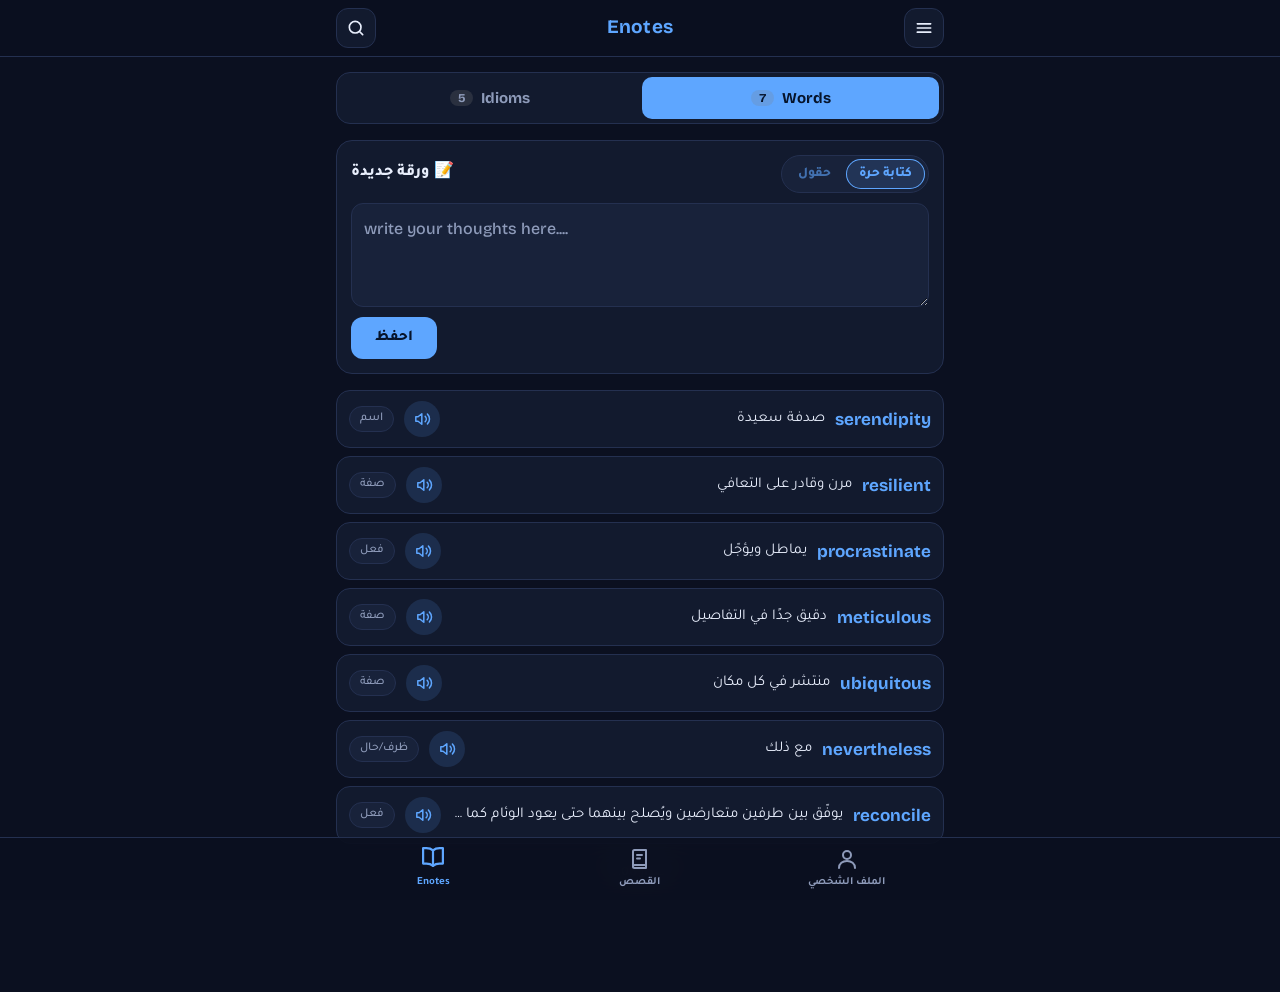
==== commit eb20afe8: "Rename index-23.html to index.html" ====
--- a/index.html
+++ b/index.html
@@ -12,7 +12,7 @@
 <link rel="icon" href="icon-192.png" sizes="192x192" type="image/png">
 <link rel="apple-touch-icon" href="apple-touch-icon.png">
 <style>:root{padding-top:env(safe-area-inset-top,0px);padding-bottom:env(safe-area-inset-bottom,0px)}body{margin:0}img{max-width:100%}[hidden]{display:none!important}</style>
-<meta name="app-build" content="eb7939244c85">
+<meta name="app-build" content="f1f9b4ae1dbd">
 <title>دفتر الكلمات اليومي</title>
 <link rel="stylesheet" href="https://fonts.googleapis.com/css2?family=Bricolage+Grotesque:wght@500;700;800&family=Tajawal:wght@400;500;700;800&family=Cairo:wght@400;500;700;800&family=Amiri:wght@400;700&display=swap">
 <style>
@@ -564,6 +564,35 @@
 :root[data-font="cairo"]{--font-ui:'Cairo','Tajawal','Bricolage Grotesque',system-ui,sans-serif}
 :root[data-font="amiri"]{--font-ui:'Amiri','Tajawal','Bricolage Grotesque',system-ui,serif}
 :root[data-font="amiri"] body{font-size:16.5px}
+.stcard{display:block;width:100%;text-align:start;background:var(--surface);border:1px solid var(--line);border-radius:16px;padding:14px;margin-top:10px;color:var(--fg);transition:transform .15s,border-color .2s}
+.stcard:active{transform:scale(.985);border-color:var(--accent)}
+.sth{display:flex;align-items:center;justify-content:space-between;gap:8px}.sth b{font:800 17px var(--font-en);direction:ltr}
+.stk{font-size:11px;font-weight:800;color:var(--accent);background:var(--accent-soft);border-radius:99px;padding:2px 9px;white-space:nowrap}.stk.ok{color:var(--good);background:var(--good-bg)}
+.sta{color:var(--muted);font-weight:700;margin-top:2px}.stm{display:flex;gap:12px;flex-wrap:wrap;font-size:12px;color:var(--muted);margin-top:8px}
+.stbar{height:5px;border-radius:5px;background:var(--surface-2);margin-top:8px;overflow:hidden}.stbar i{display:block;height:100%;background:var(--accent);border-radius:5px}
+.stnav{display:flex;gap:8px;flex-wrap:wrap}.stnav .pbtn svg{width:15px;height:15px;vertical-align:-3px}
+.sttl{display:flex;flex-direction:column;gap:2px;margin:6px 0 2px}.sttl b{font:800 24px var(--font-en);direction:ltr}.sttl span{color:var(--muted);font-weight:700}
+.sp{background:var(--surface);border:1px solid var(--line);border-radius:16px;padding:14px;margin-top:10px;display:flex;flex-direction:column;gap:10px}
+.spen{font:500 18px/2 var(--font-en)}.spar{color:var(--muted);font-size:15px;line-height:1.9;padding-inline-start:10px;border-inline-start:3px solid var(--accent)}
+.sw{cursor:pointer;border-radius:5px;padding:0 1px;-webkit-tap-highlight-color:transparent}.sw.kn{border-bottom:2px solid var(--kc,var(--accent))}.sw.on,.sw:active{background:var(--accent-soft);color:var(--accent)}
+.spb{display:flex;gap:8px;flex-wrap:wrap}.spb .pbtn svg{width:15px;height:15px;vertical-align:-3px}
+.stchips{display:flex;gap:6px;flex-wrap:wrap}.stchips .pbtn{direction:ltr}
+.stq{display:flex;flex-direction:column;gap:6px;margin-top:8px}.stqt{font-weight:800;direction:ltr;text-align:start}
+.swpop{position:sticky;bottom:6px;z-index:6;margin-top:14px;background:var(--surface);border:1px solid var(--accent);border-radius:18px;padding:12px;display:flex;flex-direction:column;gap:8px;box-shadow:var(--shadow);animation:paneIn .22s ease both}
+.swpop[hidden]{display:none}
+.swh{display:flex;align-items:center;gap:8px}.swh b{font:800 20px var(--font-en)}.swsp{flex:1}
+.swm{font-size:17px;font-weight:700}.swm small{color:var(--muted);font-weight:500;font-size:12px}
+.stadd{display:flex;align-items:center;gap:12px;width:100%;text-align:start;margin-top:10px;padding:14px;border-radius:16px;background:var(--accent-soft);border:2px dashed var(--accent);color:var(--fg)}
+.stadd b{display:block;font-size:16px}.stadd small{color:var(--muted);font-size:12px}
+.stwrap{position:relative}.stwrap .stcard{padding-inline-end:52px}
+.stdel{position:absolute;top:12px;inset-inline-end:10px;width:36px;height:36px;border-radius:10px;display:grid;place-items:center;color:var(--muted);background:var(--surface-2);border:1px solid var(--line)}
+.stdel svg{width:18px;height:18px}.stdel.sure{background:var(--bad-bg);color:var(--bad);border-color:var(--bad)}
+.stbusy{display:flex;flex-direction:column;align-items:center;gap:12px;padding:30px 10px;text-align:center}
+.stspin{width:46px;height:46px;border-radius:50%;border:4px solid var(--line);border-top-color:var(--accent);animation:stspin 1s linear infinite}
+@keyframes stspin{to{transform:rotate(360deg)}}
+.stpb{width:100%;height:8px;border-radius:8px;background:var(--surface-2);overflow:hidden}.stpb i{display:block;height:100%;background:var(--accent);border-radius:8px;transition:width .3s}
+.stta{width:100%;min-height:230px;padding:12px;border-radius:14px;background:var(--surface-2);border:1px solid var(--line);color:var(--fg);font:500 16px/1.7 var(--font-en)}
+.spar.dim{color:var(--muted);font-size:13px}
 .ftree{margin:0;padding:0;list-style:none}
 .ftree ul{list-style:none;margin:2px 0 0;padding-inline-start:18px;border-inline-start:2px solid var(--line)}
 .ftree li{padding:3px 0 3px 0;position:relative}
@@ -655,9 +684,8 @@
         <div class="menu" id="menu" role="menu">
           <button class="mitem" role="menuitem" data-sheet="wod"><span class="e"><svg viewBox="0 0 24 24" aria-hidden="true"><path d="M12 3l2.7 5.6 6.1.9-4.4 4.3 1 6.1L12 17l-5.4 2.9 1-6.1L3.2 9.5l6.1-.9z"/></svg></span>كلمة اليوم</button>
           <button class="mitem" role="menuitem" data-sheet="map"><span class="e"><svg viewBox="0 0 24 24" aria-hidden="true"><circle cx="6" cy="7" r="2.5"/><circle cx="18" cy="6" r="2.5"/><circle cx="12" cy="18" r="2.5"/><path d="M8.2 8.3l2.6 7.4M15.8 8l-2.7 7.8M8.5 7h7"/></svg></span>خريطة الكلمات</button>
-          <button class="mitem" role="menuitem" data-sheet="review"><span class="e"><svg viewBox="0 0 24 24" aria-hidden="true"><rect x="3" y="7" width="15" height="12" rx="2"/><path d="M7 7V5a2 2 0 012-2h10a2 2 0 012 2v10a2 2 0 01-2 2h-1"/></svg></span>المراجعة</button>
+          <button class="mitem" role="menuitem" data-sheet="review"><span class="e"><svg viewBox="0 0 24 24" aria-hidden="true"><rect x="3" y="7" width="15" height="12" rx="2"/><path d="M7 7V5a2 2 0 012-2h10a2 2 0 012 2v10a2 2 0 01-2 2h-1"/></svg></span>الاختبارات</button>
           <button class="mitem" role="menuitem" data-sheet="smart"><span class="e"><svg viewBox="0 0 24 24" aria-hidden="true"><circle cx="12" cy="13.5" r="7.5"/><path d="M12 9.5v4l2.6 1.6M9.5 3h5"/></svg></span>المراجعة الذكية<span class="mbadge" id="smBadge" hidden>0</span></button>
-          <button class="mitem" role="menuitem" data-sheet="quiz"><span class="e"><svg viewBox="0 0 24 24" aria-hidden="true"><circle cx="12" cy="12" r="9"/><circle cx="12" cy="12" r="5"/><circle cx="12" cy="12" r="1.2"/></svg></span>الاختبار</button>
           <button class="mitem" role="menuitem" data-sheet="trash"><span class="e"><svg viewBox="0 0 24 24" aria-hidden="true"><path d="M4 7h16M10 11v6M14 11v6M6 7l1 13h10l1-13M9 7V4h6v3"/></svg></span>سلة المحذوفات</button>
           <button class="mitem" role="menuitem" data-sheet="backup"><span class="e"><svg viewBox="0 0 24 24" aria-hidden="true"><path d="M12 4v10m0 0l-4-4m4 4l4-4M5 18v2h14v-2"/></svg></span>النسخ الاحتياطي</button>
           <button class="mitem" id="btnInstall" role="menuitem" hidden><span class="e"><svg viewBox="0 0 24 24" aria-hidden="true"><rect x="7" y="3" width="10" height="18" rx="2"/><path d="M12 8v6m0 0l-2-2m2 2l2-2"/></svg></span>تثبيت التطبيق</button>
@@ -710,7 +738,7 @@
   <nav class="tabbar" id="tabbar" dir="ltr" aria-label="التنقل الرئيسي">
     <div class="tb-in">
       <button class="tb" id="tbNotes" data-page="notes" aria-current="page"><svg viewBox="0 0 24 24" aria-hidden="true"><path d="M12 6c-1.5-1.3-3.7-2-6-2H3v14h3c2.3 0 4.5.7 6 2 1.5-1.3 3.7-2 6-2h3V4h-3c-2.3 0-4.5.7-6 2z"/><path d="M12 6v14"/></svg><span>Enotes</span></button>
-      <button class="tb" id="tbMid" aria-label="غير متاح"><svg viewBox="0 0 24 24" aria-hidden="true"><path d="M12 3l1.8 5.2L19 10l-5.2 1.8L12 17l-1.8-5.2L5 10l5.2-1.8z"/><path d="M19 16l.8 2.2L22 19l-2.2.8L19 22l-.8-2.2L16 19l2.2-.8z"/></svg></button>
+      <button class="tb" id="tbMid" aria-label="القصص"><svg viewBox="0 0 24 24" aria-hidden="true"><path d="M5 4.5A1.5 1.5 0 016.5 3H18v15H6.5A1.5 1.5 0 005 19.5z"/><path d="M5 19.5A1.5 1.5 0 006.5 21H18v-3"/><path d="M9 8h5M9 11.5h3"/></svg><span>القصص</span></button>
       <button class="tb" id="tbProfile" data-page="profile"><svg viewBox="0 0 24 24" aria-hidden="true"><circle cx="12" cy="8" r="4"/><path d="M4 21c0-4.4 3.6-7 8-7s8 2.6 8 7"/></svg><span>الملف الشخصي</span></button>
     </div>
   </nav>
@@ -1432,13 +1460,404 @@
 audInit();
 document.addEventListener('click',function(e){if(current==='audio'&&e.target.closest('#auWave'))auSeek(e)});
 
-var TITLES={audio:'🎙️ صوت الكلمة',avatar:'صورة الملف',smart:'⏰ المراجعة الذكية',trash:'🗑️ سلة المحذوفات',wod:'🌟 كلمة اليوم',stats:'📊 الإحصائيات',map:'🗺️ خريطة الكلمات',review:'🧠 المراجعة',backup:'💾 النسخ الاحتياطي',account:'👤 الحساب والمزامنة',quiz:'🎯 الاختبار',accent:'🇬🇧 اللهجات والنطق'};
+/* ---------- القصص ---------- */
+var STORIES=[{"id":"s1","lv":0,"t":"The Lost Cat","ta":"القطة الضائعة","ps":[["Sara has a small white cat. The cat's name is Milo. Every morning, Milo sits by the window and looks at the birds.","لدى سارة قطة بيضاء صغيرة. اسم القطة ميلو. كل صباح يجلس ميلو بجانب النافذة وينظر إلى الطيور."],["One day, the window is open. Milo jumps out and runs away. Sara cannot find him. She is very sad.","في أحد الأيام تكون النافذة مفتوحة. يقفز ميلو إلى الخارج ويهرب. لا تستطيع سارة العثور عليه. هي حزينة جدًا."],["Sara walks in the street and asks her neighbors. \"Did you see my cat?\" she says. An old man says, \"Yes! I saw a white cat near the park.\"","تمشي سارة في الشارع وتسأل جيرانها. تقول: «هل رأيتم قطتي؟» يقول رجل عجوز: «نعم! رأيت قطة بيضاء قرب الحديقة.»"],["Sara runs to the park. Milo is under a big tree. He is hungry and tired. Sara takes him home and gives him some milk. Now the window is always closed.","تركض سارة إلى الحديقة. ميلو تحت شجرة كبيرة. هو جائع ومتعب. تأخذه سارة إلى البيت وتعطيه بعض الحليب. الآن النافذة مغلقة دائمًا."]],"gl":{"window":"نافذة","bird":"طائر","jump":"يقفز","sad":"حزين","neighbor":"جار","street":"شارع","park":"حديقة","tree":"شجرة","hungry":"جائع","tired":"متعب","closed":"مغلق","open":"مفتوح","sit":"يجلس","milk":"حليب","cat":"قطة"},"q":[["What is the cat's name?",["Milo","Sara","Tom"],0],["Where does Sara find Milo?",["In the house","Under a tree in the park","In the street"],1],["Why is the window always closed now?",["Because it is cold","So Milo cannot run away","Because Sara is sad"],1]]},{"id":"s2","lv":0,"t":"A Day at the Market","ta":"يوم في السوق","ps":[["Ali goes to the market with his mother. The market is big and busy. There are many people and many shops.","يذهب علي إلى السوق مع أمه. السوق كبير ومزدحم. فيه ناس كثيرون ومحلات كثيرة."],["His mother buys apples, bread, and rice. Ali carries the bag. \"It is heavy,\" he says. His mother laughs.","تشتري أمه تفاحًا وخبزًا ورزًا. يحمل علي الكيس. يقول: «إنه ثقيل». تضحك أمه."],["Then Ali sees a toy car. It is red and fast. It costs five dollars. He has only three dollars.","ثم يرى علي سيارة لعبة. إنها حمراء وسريعة. سعرها خمسة دولارات. معه ثلاثة دولارات فقط."],["His mother gives him two dollars. Ali buys the car and says, \"Thank you, Mom!\" He is very happy all the way home.","تعطيه أمه دولارين. يشتري علي السيارة ويقول: «شكرًا يا أمي!» هو سعيد جدًا طوال الطريق إلى البيت."]],"gl":{"market":"سوق","busy":"مزدحم","shop":"محل","buy":"يشتري","apple":"تفاحة","bread":"خبز","rice":"رز","carry":"يحمل","heavy":"ثقيل","laugh":"يضحك","toy":"لعبة","cost":"يكلّف","dollar":"دولار","happy":"سعيد"},"q":[["What does Ali carry?",["The bag","The toy car","His mother"],0],["How much is the toy car?",["Two dollars","Three dollars","Five dollars"],2],["How does Ali get enough money?",["He finds it","His mother gives him two dollars","He sells apples"],1]]},{"id":"s3","lv":0,"t":"The New Neighbor","ta":"الجار الجديد","ps":[["A new family lives next door. They have a boy named Adam. Adam is eight years old, like me.","تسكن عائلة جديدة في البيت المجاور. لديهم ولد اسمه آدم. عمر آدم ثماني سنوات، مثلي."],["At first, he is shy. He does not talk much. I say, \"Hello! Do you want to play football?\" He smiles and says, \"Yes, please.\"","في البداية هو خجول. لا يتكلم كثيرًا. أقول: «مرحبًا! هل تريد أن تلعب كرة القدم؟» يبتسم ويقول: «نعم، من فضلك.»"],["We play in the garden until the sun goes down. His mother brings us juice and cake. It is a great afternoon.","نلعب في الحديقة حتى تغرب الشمس. تحضر أمه لنا عصيرًا وكعكة. كان وقتًا رائعًا بعد الظهر."],["Now Adam is my best friend. We walk to school together every day.","الآن آدم هو أفضل صديق لي. نمشي إلى المدرسة معًا كل يوم."]],"gl":{"neighbor":"جار","shy":"خجول","smile":"يبتسم","garden":"حديقة","juice":"عصير","cake":"كعكة","great":"رائع","afternoon":"بعد الظهر","friend":"صديق","together":"معًا","school":"مدرسة","football":"كرة القدم"},"q":[["How old is Adam?",["Six","Eight","Ten"],1],["Why does Adam not talk much at first?",["He is shy","He is sick","He is angry"],0],["What do the boys do together every day?",["Play video games","Walk to school","Cook dinner"],1]]},{"id":"s4","lv":0,"t":"The Rainy Day","ta":"يوم ممطر","ps":[["It is raining today. Lina cannot go to the park. She looks out of the window and feels bored.","السماء تمطر اليوم. لا تستطيع لينا الذهاب إلى الحديقة. تنظر من النافذة وتشعر بالملل."],["Her father says, \"Let us make a pizza!\" Lina smiles. She washes her hands and helps him with the dough.","يقول أبوها: «لنصنع بيتزا!» تبتسم لينا. تغسل يديها وتساعده في العجين."],["They add cheese, tomatoes, and olives. Then they put the pizza in the oven. The kitchen smells wonderful.","يضيفان الجبن والطماطم والزيتون. ثم يضعان البيتزا في الفرن. تفوح من المطبخ رائحة رائعة."],["After twenty minutes, the pizza is ready. They eat it together and listen to the rain. Lina says, \"This is the best rainy day ever!\"","بعد عشرين دقيقة تصبح البيتزا جاهزة. يأكلانها معًا ويستمعان إلى المطر. تقول لينا: «هذا أفضل يوم ممطر على الإطلاق!»"]],"gl":{"rain":"مطر / تمطر","bored":"ملول","dough":"عجين","cheese":"جبن","tomato":"طماطم","olive":"زيتون","oven":"فرن","kitchen":"مطبخ","smell":"رائحة / يشم","ready":"جاهز","wonderful":"رائع","help":"يساعد","wash":"يغسل"},"q":[["Why can't Lina go to the park?",["It is raining","She is sick","The park is closed"],0],["What do Lina and her father make?",["A cake","A pizza","A salad"],1],["How long does the pizza take?",["Ten minutes","Twenty minutes","One hour"],1]]},{"id":"s5","lv":1,"t":"The Job Interview","ta":"مقابلة العمل","ps":[["Omar had been looking for a job for three months. When he finally received an invitation for an interview at a big engineering company, he could hardly sleep the night before.","كان عمر يبحث عن عمل منذ ثلاثة أشهر. وعندما تلقّى أخيرًا دعوة لمقابلة في شركة هندسة كبيرة، بالكاد استطاع النوم في الليلة السابقة."],["He arrived early and waited nervously in the lobby. A tall woman called his name and led him into a quiet office. \"Tell me about yourself,\" she said, and Omar felt his heart beating faster.","وصل مبكرًا وانتظر بتوتر في الردهة. نادت امرأة طويلة اسمه وقادته إلى مكتب هادئ. قالت: «حدّثني عن نفسك»، وشعر عمر بقلبه يخفق أسرع."],["He took a deep breath and explained his experience, his skills, and why he wanted to work there. To his surprise, the questions that followed were not as difficult as he had expected.","أخذ نفسًا عميقًا وشرح خبرته ومهاراته ولماذا يريد العمل هناك. ولمفاجأته، لم تكن الأسئلة التي تلت ذلك صعبة كما توقّع."],["A week later, the company called him. \"We would like to offer you the position,\" the manager said. Omar thanked her several times and hung up with a huge smile. All his patience had been worth it.","بعد أسبوع اتصلت به الشركة. قالت المديرة: «نود أن نعرض عليك الوظيفة». شكرها عمر عدة مرات وأنهى المكالمة بابتسامة كبيرة. لقد كان كل صبره يستحق العناء."]],"gl":{"interview":"مقابلة","engineering":"هندسة","invitation":"دعوة","nervously":"بتوتر","lobby":"ردهة","experience":"خبرة","skill":"مهارة","surprise":"مفاجأة","expect":"يتوقع","offer":"يعرض","position":"وظيفة / منصب","patience":"صبر","manager":"مدير","difficult":"صعب"},"q":[["How long had Omar been looking for a job?",["Three weeks","Three months","A year"],1],["How did Omar feel when he arrived?",["Nervous","Bored","Angry"],0],["What happened a week later?",["He lost his job","The company offered him the position","He cancelled the interview"],1]]},{"id":"s6","lv":1,"t":"The Lighthouse Keeper","ta":"حارس المنارة","ps":[["Far from the coast, on a small rocky island, a lighthouse stood against the wind and waves. Its keeper, an old man named Karim, had lived there for thirty years.","بعيدًا عن الساحل، على جزيرة صخرية صغيرة، كانت منارة تقف في وجه الرياح والأمواج. وكان حارسها، رجل عجوز اسمه كريم، يعيش هناك منذ ثلاثين عامًا."],["Every evening he climbed the narrow stairs to light the great lamp. Ships passing in the dark depended on that light to avoid the dangerous rocks, and Karim never forgot it.","كل مساء كان يصعد الدرج الضيق ليشعل المصباح الكبير. وكانت السفن العابرة في الظلام تعتمد على ذلك الضوء لتتجنب الصخور الخطيرة، ولم ينسَ كريم ذلك أبدًا."],["One stormy night, the electricity failed. Karim did not panic. He remembered the old oil lamp stored in the cupboard, lit it carefully, and placed it behind the glass.","في ليلة عاصفة انقطعت الكهرباء. لم يذعر كريم. تذكّر مصباح الزيت القديم المخزّن في الخزانة، فأشعله بحذر ووضعه خلف الزجاج."],["At dawn, a captain sailed to the island to thank him. \"Without your light, we would have crashed,\" he said. Karim only smiled and replied, \"That is simply my job.\"","عند الفجر أبحر قبطان إلى الجزيرة ليشكره. قال: «لولا ضوؤك لتحطمنا». ابتسم كريم فقط وأجاب: «هذه ببساطة وظيفتي.»"]],"gl":{"coast":"ساحل","rocky":"صخري","lighthouse":"منارة","keeper":"حارس","wave":"موجة","narrow":"ضيق","depend":"يعتمد","avoid":"يتجنب","dangerous":"خطير","stormy":"عاصف","electricity":"الكهرباء","fail":"يفشل / ينقطع","panic":"يذعر","cupboard":"خزانة","dawn":"فجر","captain":"قبطان","crash":"يتحطم"},"q":[["How long had Karim lived on the island?",["Ten years","Thirty years","Fifty years"],1],["What did Karim use when the electricity failed?",["A candle","A flashlight","An old oil lamp"],2],["What did the captain do at dawn?",["He thanked Karim","He asked for money","He took the lamp"],0]]},{"id":"s7","lv":1,"t":"A Gift for Grandma","ta":"هدية لجدتي","ps":[["Grandma's birthday was coming, and Noor wanted to give her something special. She had saved a little money, but nothing in the shops seemed right.","كان عيد ميلاد الجدة يقترب، وأرادت نور أن تعطيها شيئًا مميزًا. كانت قد وفّرت قليلًا من المال، لكن لا شيء في المحلات بدا مناسبًا."],["Then she remembered the old photographs in the family album. She spent the weekend choosing her favorite ones and carefully writing a short memory under each picture.","ثم تذكّرت الصور القديمة في ألبوم العائلة. قضت عطلة نهاية الأسبوع في اختيار صورها المفضلة وكتابة ذكرى قصيرة بعناية تحت كل صورة."],["On the day of the party, Noor handed the album to her grandmother. Grandma opened it slowly, and her eyes filled with tears. \"I have never received a more precious gift,\" she whispered.","في يوم الحفلة سلّمت نور الألبوم لجدتها. فتحته الجدة ببطء وامتلأت عيناها بالدموع. همست: «لم أتلقَّ هدية أثمن من هذه قط.»"],["From that day on, Noor understood that the best presents are not always the most expensive ones. They are the ones made with love and time.","منذ ذلك اليوم فهمت نور أن أفضل الهدايا ليست دائمًا الأغلى ثمنًا، بل تلك المصنوعة بالحب والوقت."]],"gl":{"special":"مميز","save":"يوفّر / يدّخر","remember":"يتذكر","photograph":"صورة فوتوغرافية","album":"ألبوم","favorite":"مفضل","memory":"ذكرى","hand":"يسلّم","tear":"دمعة","precious":"ثمين","whisper":"يهمس","expensive":"غالي","present":"هدية","weekend":"عطلة نهاية الأسبوع"},"q":[["What did Noor give her grandmother?",["A necklace","A photo album with memories","A book"],1],["How did Grandma feel?",["Disappointed","Deeply touched","Angry"],1],["What did Noor learn?",["Expensive gifts are always best","Gifts made with love and time are best","Shopping is hard"],1]]},{"id":"s8","lv":1,"t":"The Missed Train","ta":"القطار الذي فاتني","ps":[["Hassan woke up late on the morning of his exam. He dressed quickly, grabbed his bag, and ran toward the station without eating breakfast.","استيقظ حسان متأخرًا في صباح يوم امتحانه. ارتدى ملابسه بسرعة وأمسك حقيبته وركض نحو المحطة دون أن يتناول الفطور."],["When he arrived, the train was already leaving. He watched it disappear down the track and felt his stomach drop. The next train would not come for an hour, and the exam started in forty minutes.","عندما وصل كان القطار قد غادر بالفعل. شاهده يختفي على السكة وشعر بقلبه يهبط. القطار التالي لن يأتي قبل ساعة، والامتحان يبدأ بعد أربعين دقيقة."],["He looked around desperately and noticed a man loading boxes into a van. Hassan explained his problem, and the kind driver agreed to give him a lift.","نظر حوله بيأس ولاحظ رجلًا يحمّل صناديق في شاحنة صغيرة. شرح حسان مشكلته، ووافق السائق الطيب على إيصاله."],["Hassan reached the university with five minutes to spare. He sat down, caught his breath, and smiled. \"Next time,\" he promised himself, \"I will set two alarms.\"","وصل حسان إلى الجامعة قبل الامتحان بخمس دقائق. جلس والتقط أنفاسه وابتسم. وعد نفسه: «في المرة القادمة سأضبط منبّهين.»"]],"gl":{"exam":"امتحان","dress":"يرتدي","grab":"يمسك","station":"محطة","disappear":"يختفي","track":"سكة / مسار","stomach":"معدة","desperately":"بيأس","load":"يحمّل","van":"شاحنة صغيرة","lift":"توصيلة","alarm":"منبّه","breath":"نفس","promise":"يعد"},"q":[["Why was Hassan in a hurry?",["He had an exam","He was going shopping","He was late for dinner"],0],["How did he get to the university?",["By taxi","A driver gave him a lift","He walked"],1],["What does Hassan promise himself?",["To set two alarms next time","To skip exams","To buy a car"],0]]},{"id":"s9","lv":2,"t":"The Silent Village","ta":"القرية الصامتة","ps":[["High in the mountains, there was a village where nobody raised their voice. Visitors often wondered why the streets were so calm, and the villagers would only smile mysteriously.","في أعالي الجبال كانت هناك قرية لا يرفع فيها أحد صوته. كان الزوار يتساءلون كثيرًا لماذا الشوارع هادئة إلى هذا الحد، ولم يكن الأهالي يردّون إلا بابتسامة غامضة."],["The secret, it turned out, was an old tradition. Whenever two people argued, they were required to sit together under the large oak tree in the square and remain silent for an hour before saying another word.","تبيّن أن السر هو تقليد قديم. كلما تجادل شخصان كان عليهما أن يجلسا معًا تحت شجرة البلوط الكبيرة في الساحة ويبقيا صامتين ساعة كاملة قبل أن ينطقا بكلمة أخرى."],["Most disputes dissolved long before the hour ended. Resentment, the elders explained, cannot survive in silence; it needs an audience of angry words to keep it alive.","كانت معظم الخلافات تذوب قبل انتهاء الساعة بوقت طويل. وشرح كبار السن أن الضغينة لا تعيش في الصمت، فهي تحتاج إلى جمهور من الكلمات الغاضبة لتبقى حيّة."],["A young journalist who came to write about the village admitted that she had been skeptical. After a heated disagreement with her editor over the phone, however, she found herself sitting beneath the oak tree. By the time she stood up, she had already forgotten what the argument was about.","اعترفت صحفية شابة جاءت لتكتب عن القرية بأنها كانت متشككة. لكن بعد خلاف محتدم مع محررها عبر الهاتف وجدت نفسها جالسة تحت شجرة البلوط. وحين وقفت كانت قد نسيت موضوع الجدال أصلًا."]],"gl":{"raise":"يرفع","mysteriously":"بغموض","tradition":"تقليد","argue":"يتجادل","require":"يُلزم","oak":"بلوط","square":"ساحة","dispute":"نزاع","dissolve":"يذوب","resentment":"ضغينة","elder":"كبير السن","audience":"جمهور","journalist":"صحفي","skeptical":"متشكك","heated":"محتدم","editor":"محرر","silent":"صامت","village":"قرية"},"q":[["What was the villagers' tradition?",["Singing at night","Sitting silently after an argument","Avoiding visitors"],1],["According to the elders, what cannot survive in silence?",["Friendship","Resentment","Tradition"],1],["How did the journalist change her mind?",["She tried it herself after an argument","She interviewed the elders","She left the village"],0]]},{"id":"s10","lv":2,"t":"The Last Letter","ta":"الرسالة الأخيرة","ps":[["While cleaning the attic, Layla found a dusty wooden box she had never seen before. Inside lay a bundle of letters tied with a faded blue ribbon, all addressed to her grandfather.","أثناء تنظيف العلّية وجدت ليلى صندوقًا خشبيًا مغبرًّا لم تره من قبل. بداخله رزمة رسائل مربوطة بشريط أزرق باهت، وكلها موجّهة إلى جدها."],["She hesitated. Reading someone else's private correspondence felt intrusive, yet curiosity eventually won. The first letter, written in elegant handwriting, described a young woman's longing for a soldier who had gone abroad.","ترددت. بدت قراءة مراسلات شخص آخر الخاصة تطفلًا، لكن الفضول انتصر في النهاية. وصفت الرسالة الأولى، المكتوبة بخط أنيق، شوق شابة إلى جندي سافر إلى الخارج."],["As she read on, Layla realized that the soldier was her grandfather, and the writer was the grandmother she had never met. Their love story unfolded across decades, through war, separation, and unexpected reunion.","وبينما تواصل القراءة أدركت ليلى أن الجندي هو جدها، وأن الكاتبة هي الجدة التي لم تقابلها قط. تكشّفت قصة حبهما عبر عقود، مرورًا بالحرب والفراق ولمّ شمل غير متوقع."],["The final letter was dated the day before her grandmother passed away. \"Do not mourn me for long,\" it said. \"Keep the box, and remember that we were happy.\" Layla pressed it to her chest and cried — not from sadness alone, but from gratitude.","كانت الرسالة الأخيرة مؤرخة في اليوم السابق لوفاة جدتها. جاء فيها: «لا تحزنوا عليّ طويلًا. احتفظوا بالصندوق وتذكّروا أننا كنا سعداء.» ضمّتها ليلى إلى صدرها وبكت، لا من الحزن وحده بل من الامتنان أيضًا."]],"gl":{"attic":"علّية","dusty":"مغبرّ","bundle":"رزمة","faded":"باهت","ribbon":"شريط","address":"يوجّه إلى","hesitate":"يتردد","correspondence":"مراسلات","intrusive":"تطفّلي","curiosity":"فضول","longing":"شوق","abroad":"في الخارج","unfold":"يتكشّف","decade":"عقد","separation":"فراق","reunion":"لمّ الشمل","mourn":"يحزن على / يرثي","gratitude":"امتنان","soldier":"جندي"},"q":[["Where did Layla find the box?",["In the attic","In a shop","In the garden"],0],["Who wrote the letters?",["Her mother","Her grandmother","A friend"],1],["How did Layla feel at the end?",["Only angry","Sad but also grateful","Bored"],1]]},{"id":"s11","lv":2,"t":"The Inventor's Dilemma","ta":"معضلة المخترع","ps":[["After ten years of research, Daniel finally built a machine that could purify seawater using almost no energy. Scientists praised the design, and several corporations immediately offered him large sums of money for the patent.","بعد عشر سنوات من البحث، بنى دانيال أخيرًا آلة تستطيع تنقية مياه البحر باستخدام طاقة تكاد لا تُذكر. أشاد العلماء بالتصميم، وعرضت عليه عدة شركات كبرى فورًا مبالغ ضخمة مقابل براءة الاختراع."],["Yet the more he considered the offers, the more uneasy he became. A company would almost certainly sell the technology at a high price, which meant the villages that needed it most would never be able to afford it.","لكن كلما تأمل في العروض ازداد قلقه. فالشركة ستبيع التقنية بسعر مرتفع على الأرجح، أي أن القرى التي تحتاجها أكثر لن تستطيع تحمّل تكلفتها أبدًا."],["His colleagues urged him to be realistic. \"Research costs money,\" they argued, \"and you cannot feed your family with good intentions.\" Daniel understood the point, but something about it felt wrong.","حثّه زملاؤه على أن يكون واقعيًا. قالوا: «البحث يكلّف مالًا، ولا تستطيع إطعام عائلتك بالنوايا الحسنة.» فهم دانيال الفكرة، لكن شيئًا فيها بدا خاطئًا."],["In the end, he chose a compromise: he licensed the technology to businesses at a fair price while releasing the basic design free for non-profit organizations. It was not the most profitable decision, but he slept soundly for the first time in months.","في النهاية اختار حلًا وسطًا: رخّص التقنية للشركات بسعر عادل، وأتاح التصميم الأساسي مجانًا للمنظمات غير الربحية. لم يكن القرار الأكثر ربحًا، لكنه نام بعمق لأول مرة منذ شهور."]],"gl":{"inventor":"مخترع","dilemma":"معضلة","purify":"ينقّي","praise":"يُشيد","corporation":"شركة كبرى","patent":"براءة اختراع","uneasy":"قلق","afford":"يتحمّل تكلفة","colleague":"زميل","urge":"يحثّ","realistic":"واقعي","intention":"نيّة","compromise":"حل وسط","license":"يرخّص","profitable":"مربح","soundly":"بعمق","seawater":"مياه البحر","research":"بحث"},"q":[["What did Daniel invent?",["A solar car","A machine that purifies seawater","A new phone"],1],["Why was Daniel uneasy about selling the patent?",["The money was too little","Poor villages could not afford the technology","He did not trust scientists"],1],["What compromise did he choose?",["He kept the patent secret","He sold only to the highest bidder","He licensed it to businesses and gave the basic design free to non-profits"],2]]},{"id":"s12","lv":2,"t":"Lost in Translation","ta":"ضائع في الترجمة","ps":[["When Rami moved abroad for work, he was confident that his English was good enough. After all, he had passed every exam with excellent grades.","عندما انتقل رامي إلى الخارج للعمل كان واثقًا بأن إنجليزيته جيدة بما يكفي. فهو في النهاية اجتاز كل الامتحانات بدرجات ممتازة."],["On his first day, however, his colleagues spoke so quickly and used so many idioms that he barely understood half of what they said. When someone told him to \"break a leg\" before a presentation, he nearly panicked.","لكن في يومه الأول كان زملاؤه يتكلمون بسرعة كبيرة ويستخدمون تعابير اصطلاحية كثيرة حتى إنه بالكاد فهم نصف ما قالوه. وعندما قال له أحدهم «break a leg» قبل عرض تقديمي كاد يذعر."],["Instead of hiding his confusion, Rami began writing down every expression he did not know. In the evenings, he looked them up, practiced them aloud, and tried to use at least two new ones each day.","بدلًا من إخفاء ارتباكه بدأ رامي يدوّن كل تعبير لا يعرفه. وفي المساء كان يبحث عنها ويتمرن عليها بصوت عالٍ ويحاول استخدام تعبيرين جديدين على الأقل كل يوم."],["Months later, he was joking with his team over lunch, and no one noticed that English was his second language. Rami realized that fluency is not a gift. It is the result of staying curious, making mistakes, and refusing to give up.","بعد أشهر كان يمزح مع فريقه على الغداء ولم يلاحظ أحد أن الإنجليزية لغته الثانية. أدرك رامي أن الطلاقة ليست موهبة، بل هي ثمرة البقاء فضوليًا وارتكاب الأخطاء ورفض الاستسلام."]],"gl":{"abroad":"في الخارج","confident":"واثق","grade":"درجة","colleague":"زميل","idiom":"تعبير اصطلاحي","barely":"بالكاد","presentation":"عرض تقديمي","panic":"يذعر","confusion":"ارتباك","expression":"تعبير","aloud":"بصوت عالٍ","fluency":"الطلاقة","curious":"فضولي","mistake":"خطأ","practice":"يتمرن","language":"لغة"},"q":[["Why did Rami struggle at first?",["His grades were low","Colleagues spoke fast and used idioms","He did not speak English"],1],["What did Rami start doing?",["Writing down expressions he did not know","Avoiding meetings","Speaking only Arabic"],0],["What does Rami learn about fluency?",["It is a gift","It comes from curiosity, mistakes and not giving up","It needs expensive courses"],1]]}];
+var STLV=[['0','مبتدئ'],['1','متوسط'],['2','متقدم'],['3','قصصي']];
+var US=store.get('wb.ustories',[])||[];
+function allStories(){return STORIES.concat(US)}
+var reads=store.get('wb.read',{})||{};
+var stdict=store.get('wb.stdict',{})||{};
+var ST={lv:null,open:null,ans:{},tr:{},all:false,pop:null},KM={};
+function nz(w){
+  w=String(w||'').toLowerCase().replace(/[^a-z]/g,'');
+  if(w.length>4&&/ing$/.test(w))w=w.slice(0,-3);
+  else if(w.length>4&&/ied$/.test(w))w=w.slice(0,-3)+'y';
+  else if(w.length>3&&/ed$/.test(w))w=w.slice(0,-2);
+  else if(w.length>3&&/es$/.test(w))w=w.slice(0,-2);
+  else if(w.length>3&&/s$/.test(w)&&!/ss$/.test(w))w=w.slice(0,-1);
+  if(w.length>3&&/e$/.test(w))w=w.slice(0,-1);
+  if(w.length>3&&/(.)\1$/.test(w))w=w.slice(0,-1);
+  return w;
+}
+function stById(id){return allStories().filter(function(x){return x.id===id})[0]}
+function stBuildKM(){KM={};items.forEach(function(i){if(i.type==='word'&&/^[a-z]+$/i.test(i.en||''))KM[nz(i.en)]=i})}
+function stSug(){
+  var ws=items.filter(function(i){return !i.ex&&i.type==='word'});
+  if(!ws.length)return 0;
+  var a=ws.reduce(function(t,i){return t+(i.lv||0)},0)/ws.length;
+  return a<1.5?0:(a<3?1:2);
+}
+function stTokens(S){
+  var seen={},o=[];
+  S.ps.forEach(function(p){(p[0].match(/[A-Za-z]+/g)||[]).forEach(function(w){var k=nz(w);if(w.length>2&&!seen[k]){seen[k]=1;o.push(k)}})});
+  return o;
+}
+function stPct(S){var t=stTokens(S);if(!t.length)return 0;return Math.round(t.filter(function(k){return KM[k]}).length/t.length*100)}
+function stWords(text){
+  return text.replace(/[A-Za-z]+(?:'[A-Za-z]+)?|[^A-Za-z]+/g,function(m){
+    if(!/^[A-Za-z]/.test(m))return esc(m);
+    var it=KM[nz(m)];
+    return '<span class="sw'+(it?' kn':'')+'" data-act="sword" data-w="'+esc(m)+'"'+(it?' style="--kc:'+lvColor(it.lv)+'"':'')+'>'+esc(m)+'</span>';
+  });
+}
+function stWc(S){return S.ps.reduce(function(t,p){return t+p[0].split(/\s+/).length},0)}
+function stListHTML(){
+  if(ST.lv===null)ST.lv=stSug();
+  if(ST.lv===3&&ST.add)return stAddHTML();
+  var tabs='<div class="mini mtabs" role="tablist">'+STLV.map(function(x){return '<button type="button" role="tab" data-act="stlv" data-v="'+x[0]+'" aria-selected="'+(String(ST.lv)===x[0])+'"><span>'+x[1]+'</span></button>'}).join('')+'</div>';
+  var list=allStories().filter(function(x){return x.lv===ST.lv});
+  var sugId=(list.filter(function(x){return !reads[x.id]})[0]||{}).id;
+  var done=list.filter(function(x){return reads[x.id]}).length;
+  var cards=list.map(function(x){
+    var r=reads[x.id],pc=stPct(x),mins=Math.max(1,Math.round(stWc(x)/110));
+    return '<button type="button" class="stcard" data-act="stopen" data-id="'+x.id+'">'+
+      '<div class="sth"><b dir="ltr" data-nt>'+esc(x.t)+'</b>'+(r?'<span class="stk ok">✓ قرأتها '+r.score+'/'+x.q.length+'</span>':(x.id===sugId?'<span class="stk">مقترحة لك</span>':''))+'</div>'+
+      '<div class="sta" data-nt>'+esc(x.ta)+'</div>'+
+      '<div class="stm"><span>'+stWc(x)+' كلمة</span><span>~'+mins+' دقيقة</span><span>تعرف '+pc+'% من كلماتها</span></div>'+
+      '<div class="stbar"><i style="width:'+pc+'%"></i></div></button>';
+  }).join('');
+  if(ST.lv===3){
+    var mine=list.map(function(x){
+      var r=reads[x.id],pc=stPct(x);
+      return '<div class="stwrap"><button type="button" class="stcard" data-act="stopen" data-id="'+x.id+'"><div class="sth"><b dir="ltr" data-nt>'+esc(x.t)+'</b>'+(r?'<span class="stk ok">✓ قرأتها '+r.score+'/'+x.q.length+'</span>':'')+'</div>'+(x.ta?'<div class="sta" data-nt>'+esc(x.ta)+'</div>':'')+'<div class="stm"><span>'+stWc(x)+' كلمة</span><span>تعرف '+pc+'% من كلماتها</span><span>'+fmtDate(x.at)+'</span></div><div class="stbar"><i style="width:'+pc+'%"></i></div></button><button type="button" class="stdel" data-act="usdel" data-id="'+x.id+'" aria-label="حذف القصة"><svg viewBox="0 0 24 24" aria-hidden="true"><path d="M4 7h16M10 11v6M14 11v6M6 7l1 13h10l1-13M9 7V4h6v3" fill="none" stroke="currentColor" stroke-width="2" stroke-linecap="round" stroke-linejoin="round"/></svg></button></div>';
+    }).join('');
+    return tabs+'<button type="button" class="stadd" data-act="stadd"><span class="aui"><svg viewBox="0 0 24 24" aria-hidden="true"><path d="M12 5v14M5 12h14" fill="none" stroke="currentColor" stroke-width="2.4" stroke-linecap="round"/></svg></span><span><b>أضف قصة من عندك</b><small>من ملف أو صورة أو نص تلصقه. يحتاج إنترنت.</small></span></button>'+(mine||'<div class="empty">ما أضفت أي قصة بعد. القصص اللي تضيفها تظهر هنا، وتُترجم وتُبنى لها أسئلة مثل القصص الجاهزة.</div>');
+  }
+  return tabs+'<div class="exnote">اضغط أي كلمة داخل القصة لتعرف معناها وتضيفها لدفترك. أنجزت '+done+' من '+list.length+' في هذا المستوى.</div>'+cards;
+}
+function stReaderHTML(){
+  var S=stById(ST.open);if(!S)return '';
+  var shownAll=ST.all;
+  var ps=S.ps.map(function(p,i){
+    var sh=shownAll||ST.tr[S.id+':'+i];
+    return '<div class="sp"><div class="spen" dir="ltr" lang="en">'+stWords(p[0])+'</div>'+(sh?(p[1]?'<div class="spar" dir="rtl" data-nt>'+esc(p[1])+'</div>':'<div class="spar dim">لا توجد ترجمة لهذه الفقرة بعد. اضغط «ترجمة» مع توفر الإنترنت.</div>'):'')+
+      '<div class="spb"><button type="button" class="pbtn" data-act="trp" data-i="'+i+'">'+(sh?'إخفاء الترجمة':'ترجمة')+'</button><button type="button" class="pbtn" data-act="stlisten" data-i="'+i+'">'+SPK+' استماع</button></div></div>';
+  }).join('');
+  var chips='<div class="sec-t">كلمات القصة</div><div class="stchips">'+Object.keys(S.gl).map(function(k){return '<button type="button" class="pbtn" data-act="sword" data-w="'+esc(k)+'" data-nt>'+esc(k)+'</button>'}).join('')+'</div>';
+  var A=ST.ans[S.id]||[],qs=(S.q.length?'<div class="sec-t">أسئلة الفهم</div>':'')+S.q.map(function(q,qi){
+    var pk=A[qi];
+    return '<div class="stq"><div class="stqt" dir="ltr" data-nt>'+(qi+1)+'. '+esc(q[0])+'</div><div class="opts">'+q[1].map(function(o,oi){
+      var c='opt';if(pk!==undefined){if(oi===q[2])c+=' right';else if(oi===pk)c+=' wrong'}
+      return '<button type="button" class="'+c+'" dir="auto" data-act="stq" data-q="'+qi+'" data-o="'+oi+'"'+(pk!==undefined?' disabled':'')+'>'+esc(o)+'</button>';
+    }).join('')+'</div></div>';
+  }).join('');
+  var fin='';
+  if(S.q.length&&A.filter(function(x){return x!==undefined}).length===S.q.length){
+    var sc=S.q.filter(function(q,qi){return A[qi]===q[2]}).length;
+    fin='<div class="result"><b dir="ltr">'+sc+' / '+S.q.length+'</b><div>'+(sc===S.q.length?'ممتاز! فهمت القصة كاملة.':'أحسنت. أعد قراءة القصة لتتقنها أكثر.')+'</div></div><button class="btn-main" data-act="stnext">القصة التالية</button>';
+  }
+  return '<div class="stnav"><button type="button" class="pbtn" data-act="stback">‹ القصص</button><button type="button" class="pbtn" data-act="trall">'+(shownAll?'إخفاء كل الترجمة':'إظهار كل الترجمة')+'</button><button type="button" class="pbtn" data-act="stlisten" data-i="all">'+SPK+' استمع للقصة</button></div>'+
+    '<div class="sttl"><b dir="ltr" data-nt>'+esc(S.t)+'</b><span data-nt>'+esc(S.ta)+'</span></div>'+ps+chips+qs+fin+'<div class="swpop" id="swPop"'+(ST.pop?'':' hidden')+'>'+stPopHTML()+'</div>';
+}
+function stPopHTML(){
+  var p=ST.pop;if(!p)return '';
+  var it=KM[nz(p.w)];
+  return '<div class="swh"><b dir="ltr" data-nt>'+esc(p.w)+'</b><span class="swsp"></span><button type="button" class="ibtn" data-act="swsay" aria-label="نطق">'+SPK+'</button><button type="button" class="ibtn" data-act="swx" aria-label="إغلاق"><svg viewBox="0 0 24 24" aria-hidden="true"><path d="M6 6l12 12M18 6L6 18" fill="none" stroke="currentColor" stroke-width="2" stroke-linecap="round"/></svg></button></div>'+
+    '<div class="swm">'+(p.loading?'جارٍ البحث عن المعنى...':(p.ar?'<span data-nt>'+esc(p.ar)+'</span>':'لا يوجد معنى جاهز لهذه الكلمة. اتصل بالإنترنت وجرّب مرة ثانية.'))+(p.src&&p.ar?' <small>· '+p.src+'</small>':'')+'</div>'+
+    (it?'<div class="exnote">✓ موجودة في دفترك · '+LVN[it.lv||0]+'</div>':(p.ar?'<button type="button" class="btn-main" data-act="swadd">أضفها لدفتري</button>':''));
+}
+function stPopShow(){var el=$('#swPop');if(!el)return;el.hidden=!ST.pop;el.innerHTML=stPopHTML()}
+function stLookup(w){
+  var k=nz(w),it=KM[k];
+  if(it&&it.ar)return {ar:it.ar,src:'من دفترك'};
+  var S=stById(ST.open);
+  if(S)for(var g in S.gl)if(nz(g)===k)return {ar:S.gl[g],src:'قاموس القصة',key:g};
+  if(stdict[k])return {ar:stdict[k],src:'ترجمة آلية'};
+  return null;
+}
+function stFetch(w){
+  return stTr(w.toLowerCase()).then(function(t){
+    if(t&&t.toLowerCase()!==w.toLowerCase()){stdict[nz(w)]=t;store.set('wb.stdict',stdict);return t}
+    return null;
+  });
+}
+function stSentence(el,w){
+  var txt=(el&&el.closest('.spen'))?el.closest('.spen').textContent:'';
+  var ss=txt.match(/[^.!?]+[.!?]*["']?/g)||[];
+  var lw=w.toLowerCase();
+  for(var i=0;i<ss.length;i++){if(ss[i].toLowerCase().indexOf(lw)>-1)return ss[i].trim()}
+  return '';
+}
+function stWord(w,el){
+  stBuildKM();
+  var r=stLookup(w);
+  ST.pop={w:w,sent:stSentence(el,w),ar:r&&r.ar,src:r&&r.src,key:r&&r.key,loading:false};
+  $$('.sw.on').forEach(function(x){x.classList.remove('on')});if(el&&el.classList)el.classList.add('on');
+  if(!r){
+    ST.pop.loading=true;var cw=w;
+    stFetch(w).then(function(t){
+      if(!ST.pop||ST.pop.w!==cw)return;
+      ST.pop.loading=false;if(t){ST.pop.ar=t;ST.pop.src='ترجمة آلية'}
+      stPopShow();
+    });
+  }
+  stPopShow();
+}
+function stAdd(){
+  var p=ST.pop,S=stById(ST.open);if(!p||!p.ar||!S)return;
+  stBuildKM();if(KM[nz(p.w)]){toast('الكلمة موجودة في دفترك');return}
+  var base=(p.key||p.w).toLowerCase();
+  var ni={id:'u'+Date.now().toString(36),en:base,ar:p.ar,cat:'عام',notes:(p.sent?p.sent+'\n':'')+'من قصة: '+S.t,ph:'',type:'word',ts:Date.now(),ex:false};
+  items.unshift(ni);touch(ni);bump();render();
+  toast('تمت إضافة الكلمة إلى دفترك');chime('good');
+  var y=sbody.scrollTop;stBuildKM();renderSheet();sbody.scrollTop=y;
+}
+function stKeep(){var y=sbody.scrollTop;renderSheet();sbody.scrollTop=y}
+function stAnswer(qi,oi){
+  var S=stById(ST.open);if(!S)return;
+  var A=ST.ans[S.id]=ST.ans[S.id]||[];if(A[qi]!==undefined)return;
+  A[qi]=oi;var ok=oi===S.q[qi][2];chime(ok?'good':'bad');
+  if(S.q.every(function(q,i){return A[i]!==undefined})){
+    var sc=S.q.filter(function(q,i){return A[i]===q[2]}).length;
+    reads[S.id]={ts:Date.now(),score:sc};store.set('wb.read',reads);bump();
+  }
+  stKeep();
+}
+function stNext(){
+  var S=stById(ST.open),list=allStories().filter(function(x){return x.lv===S.lv}),i=list.indexOf(S);
+  var nx=list[i+1]||allStories().filter(function(x){return !reads[x.id]})[0]||list[0];
+  ST.open=nx.id;ST.pop=null;ST.all=false;renderSheet();sbody.scrollTop=0;
+}
+
+/* ---------- قصصي: إضافة قصة من ملف أو صورة ---------- */
+var LIB_TESS='https://cdn.jsdelivr.net/npm/tesseract.js@5.1.0/dist/tesseract.min.js';
+var LIB_PDF='https://cdnjs.cloudflare.com/ajax/libs/pdf.js/3.11.174/pdf.min.js',LIB_PDFW='https://cdnjs.cloudflare.com/ajax/libs/pdf.js/3.11.174/pdf.worker.min.js';
+var STOP={};'the a an and or but if then of to in on at by for with from as is are was were be been being have has had do does did this that these those it its he she they them his her their we you your not no yes will would can could should may might must than so such very just also into about over under again more most some any each other which who whom what when where why how there here out up down off too only own same both few many much'.split(' ').forEach(function(w){STOP[w]=1});
+function stLoad(src){
+  return new Promise(function(res,rej){
+    var el=document.createElement('script');el.src=src;el.onload=res;el.onerror=function(){rej(new Error('load'))};document.head.appendChild(el);
+  });
+}
+function stSplitChunks(text,max){
+  var ss=text.match(/[^.!?؟]+[.!?؟]+["')\]]*\s*|[^.!?؟]+$/g)||[text],out=[],cur='';
+  ss.forEach(function(x){
+    if((cur+x).length>max&&cur){out.push(cur.trim());cur=''}
+    while(x.length>max){out.push(x.slice(0,max));x=x.slice(max)}
+    cur+=x;
+  });
+  if(cur.trim())out.push(cur.trim());
+  return out;
+}
+function stGtx(text){
+  return fetch('https://translate.googleapis.com/translate_a/single?client=gtx&sl=en&tl=ar&dt=t&q='+encodeURIComponent(text)).then(function(r){if(!r.ok)throw 0;return r.json()}).then(function(j){
+    var t=(j&&j[0]||[]).map(function(x){return x&&x[0]||''}).join('').trim();if(!t)throw 0;return t;
+  });
+}
+function stMM(text){
+  return fetch('https://api.mymemory.translated.net/get?q='+encodeURIComponent(text)+'&langpair=en|ar').then(function(r){return r.json()}).then(function(j){
+    var t=j&&j.responseData&&j.responseData.translatedText;
+    if(!t||typeof t!=='string'||/MYMEMORY|QUERY LENGTH|INVALID|NO QUERY|QUOTA/i.test(t))throw 0;return t.trim();
+  });
+}
+function stTr(text){
+  text=String(text||'').trim();if(!text||navigator.onLine===false)return Promise.resolve(null);
+  var chunks=stSplitChunks(text,450),out=[];
+  return chunks.reduce(function(pr,c){
+    return pr.then(function(){return stGtx(c).catch(function(){return stMM(c)}).then(function(t){out.push(t)},function(){out.push(null)})});
+  },Promise.resolve()).then(function(){
+    var ok=out.filter(Boolean);return ok.length?ok.join(' '):null;
+  });
+}
+function stProg(msg,pct){
+  if(!ST.add)return;
+  if(msg!=null)ST.add.msg=msg;if(pct!=null)ST.add.pct=Math.max(0,Math.min(100,pct));
+  var m=$('#stMsg'),b=$('#stBar');if(m)m.textContent=ST.add.msg;if(b)b.style.width=ST.add.pct+'%';
+}
+function stImgCanvas(file,max){
+  return new Promise(function(res,rej){
+    var u=URL.createObjectURL(file),im=new Image();
+    im.onload=function(){
+      var k=Math.min(1,max/Math.max(im.width,im.height)),c=document.createElement('canvas');
+      c.width=Math.round(im.width*k);c.height=Math.round(im.height*k);
+      var x=c.getContext('2d');x.fillStyle='#fff';x.fillRect(0,0,c.width,c.height);x.drawImage(im,0,0,c.width,c.height);
+      URL.revokeObjectURL(u);res(c);
+    };
+    im.onerror=function(){URL.revokeObjectURL(u);rej(new Error('img'))};
+    im.src=u;
+  });
+}
+async function stOcr(sources){
+  if(!window.Tesseract){stProg('تحميل محرك قراءة الصور (مرة واحدة)...',3);await stLoad(LIB_TESS)}
+  var n=sources.length,idx=0;
+  var w=await Tesseract.createWorker('eng',1,{logger:function(m){
+    if(m&&m.status==='recognizing text')stProg('قراءة النص من الصورة '+(idx+1)+' من '+n+'...',10+((idx+m.progress)/n)*85);
+    else if(m&&m.status)stProg('تجهيز القراءة...',6);
+  }});
+  var out='';
+  try{
+    for(idx=0;idx<n;idx++){
+      if(ST.add&&ST.add.cancel)break;
+      var src=sources[idx];
+      var cv=(src instanceof HTMLCanvasElement)?src:await stImgCanvas(src,2200);
+      var r=await w.recognize(cv);out+=(r&&r.data&&r.data.text||'')+'\n\n';
+    }
+  }finally{try{await w.terminate()}catch(e){}}
+  return out;
+}
+async function stPdfText(file){
+  if(!window.pdfjsLib){stProg('تحميل قارئ PDF (مرة واحدة)...',3);await stLoad(LIB_PDF)}
+  var lib=window.pdfjsLib;lib.GlobalWorkerOptions.workerSrc=LIB_PDFW;
+  var doc=await lib.getDocument({data:await file.arrayBuffer()}).promise,n=Math.min(doc.numPages,30),out='';
+  for(var i=1;i<=n;i++){
+    if(ST.add&&ST.add.cancel)break;
+    var pg=await doc.getPage(i),tc=await pg.getTextContent();
+    out+=tc.items.map(function(it){return it.str+(it.hasEOL?'\n':' ')}).join('')+'\n\n';
+    stProg('قراءة صفحات PDF '+i+' من '+n+'...',5+i/n*40);
+  }
+  if(out.replace(/\s/g,'').length<80&&navigator.onLine!==false){
+    var cvs=[];
+    for(var k=1;k<=Math.min(doc.numPages,6);k++){
+      var p2=await doc.getPage(k),vp=p2.getViewport({scale:2}),c=document.createElement('canvas');
+      c.width=vp.width;c.height=vp.height;await p2.render({canvasContext:c.getContext('2d'),viewport:vp}).promise;cvs.push(c);
+    }
+    out=await stOcr(cvs);
+  }
+  return out;
+}
+function stClean(t){
+  t=String(t||'').replace(/\r/g,'').replace(/-\n(?=[a-z])/g,'').replace(/[ \t]+/g,' ');
+  return t.split(/\n\s*\n/).map(function(p){return p.replace(/\n/g,' ').replace(/\s+/g,' ').trim()}).filter(function(p){return p.length>1&&!/^\d+$/.test(p)}).join('\n\n');
+}
+function stParas(text){
+  var out=[];
+  stClean(text).split(/\n\n/).forEach(function(p){
+    var wc=p.split(/\s+/).length;
+    if(wc<=70){out.push(p);return}
+    var ss=p.match(/[^.!?]+[.!?]+["')\]]*\s*|[^.!?]+$/g)||[p],cur='',cw=0;
+    ss.forEach(function(x){var xw=x.trim().split(/\s+/).length;if(cw+xw>55&&cur){out.push(cur.trim());cur='';cw=0}cur+=x;cw+=xw});
+    if(cur.trim())out.push(cur.trim());
+  });
+  var tot=0,keep=[];
+  out.forEach(function(p){var w=p.split(/\s+/).length;if(tot+w<=1200){keep.push(p);tot+=w}});
+  return keep;
+}
+function stAddHTML(){
+  var A=ST.add;
+  var back='<div class="stnav"><button type="button" class="pbtn" data-act="stadd0">‹ قصصي</button></div>';
+  if(A.step==='busy')return back.replace('data-act="stadd0"','data-act="stcancel"').replace('‹ قصصي','إلغاء')+'<div class="stbusy"><div class="stspin"></div><div id="stMsg" class="swm">'+esc(A.msg||'')+'</div><div class="stpb"><i id="stBar" style="width:'+(A.pct||0)+'%"></i></div><div class="exnote">لا تقفل هذه الشاشة أثناء المعالجة.</div></div>';
+  if(A.step==='review'){
+    var wc=A.text.trim()?A.text.trim().split(/\s+/).length:0;
+    return back+'<div class="sec-t">راجع النص قبل البناء</div><div class="exnote">صحّح أي خطأ في قراءة الصورة. يُقسَّم النص إلى فقرات، وتُترجم كل فقرة وتُبنى أسئلة. الحد الأقصى 1200 كلمة.</div>'+
+      '<label class="edl" for="stTitle"><i>1</i>عنوان القصة</label><input id="stTitle" class="ne-in" type="text" dir="ltr" placeholder="Title" value="'+esc(A.title||'')+'">'+
+      '<label class="edl" for="stText"><i>2</i>نص القصة (إنجليزي)</label><textarea id="stText" class="stta" dir="ltr" placeholder="Paste or type the story here...">'+esc(A.text||'')+'</textarea>'+
+      '<button type="button" class="btn-main thick" data-act="stbuild">ابنِ القصة</button>'+(A.err?'<div class="exnote" style="color:var(--bad)">'+esc(A.err)+'</div>':'');
+  }
+  return back+'<div class="sec-t">أضف قصتك</div><div class="auopts">'+
+    '<label class="auopt" for="stFile"><span class="aui"><svg viewBox="0 0 24 24" aria-hidden="true"><path d="M6 3h8l4 4v14H6z"/><path d="M14 3v4h4M9 12h6M9 16h6"/></svg></span><b>ملف</b><small>PDF أو TXT</small></label>'+
+    '<label class="auopt" for="stImg"><span class="aui"><svg viewBox="0 0 24 24" aria-hidden="true"><rect x="3" y="5" width="18" height="14" rx="2"/><circle cx="9" cy="11" r="2"/><path d="M21 16l-5-5-8 8"/></svg></span><b>صورة</b><small>صفحة من كتاب (تُقرأ تلقائيًا)</small></label></div>'+
+    '<input id="stFile" type="file" accept=".txt,.md,.pdf,text/plain,application/pdf" hidden><input id="stImg" type="file" accept="image/*" multiple hidden>'+
+    '<button type="button" class="sbtn" data-act="stpaste" style="align-self:flex-start">الصق نصًا بدلًا من ذلك</button>'+
+    (A.err?'<div class="exnote" style="color:var(--bad)">'+esc(A.err)+'</div>':'')+
+    '<div class="autips"><b>كيف تشتغل؟</b><ol><li>اختر ملف أو صورة (تقدر تختار عدة صور لصفحات متتالية).</li><li>تُقرأ الكلمات من الصورة على جهازك (يحتاج تحميل محرك القراءة مرة وحدة).</li><li>تراجع النص وتصحح أي خطأ، ثم تضغط «ابنِ القصة».</li><li>تُترجم الفقرات وتُبنى أسئلة وتظهر القصة بقائمة «قصصي».</li></ol>'+
+    '<div class="exnote">الترجمة تمر عبر خدمات مجانية على الإنترنت، فلا تضف نصوصًا خاصة. لا تُحفظ الصور، فقط النص المستخرج على هذا الجهاز.</div></div>';
+}
+function stStartRead(kind,files){
+  if(navigator.onLine===false&&kind==='img'){ST.add={step:'src',err:'قراءة الصور تحتاج إنترنت.'};renderSheet();return}
+  ST.add={step:'busy',msg:'جارٍ تجهيز الملف...',pct:2,cancel:false};renderSheet();
+  var A=ST.add,f=files[0];
+  var job=kind==='img'?stOcr([].slice.call(files)):(/\.pdf$/i.test(f.name||'')||f.type==='application/pdf'?stPdfText(f):f.text());
+  job.then(function(t){
+    if(ST.add!==A||A.cancel)return;
+    t=stClean(t);
+    var lat=(t.match(/[A-Za-z]/g)||[]).length;
+    if(t.length<20||lat<t.length*.4){ST.add={step:'src',err:'ما لقيت نصًا إنجليزيًا واضحًا. جرّب صورة أوضح أو الصق النص يدويًا.'};renderSheet();return}
+    var first=t.split(/\n/)[0].split(/\s+/).slice(0,6).join(' ');
+    ST.add={step:'review',text:t,title:first.length<48?first.replace(/[.,;:]+$/,''):''};renderSheet();
+  }).catch(function(){
+    if(ST.add!==A)return;
+    ST.add={step:'src',err:'تعذّرت قراءة الملف. تأكد من الإنترنت وجرّب مرة ثانية.'};renderSheet();
+  });
+}
+function stPickWords(paras){
+  var cnt={},orig={};
+  paras.forEach(function(p){
+    (p.match(/[A-Za-z']+/g)||[]).forEach(function(w,i){
+      var lw=w.toLowerCase();
+      if(lw.length<5||STOP[lw]||/'/.test(lw))return;
+      if(/^[A-Z]/.test(w)&&i>0)return;
+      var k=nz(lw);cnt[k]=(cnt[k]||0)+1;if(!orig[k]||lw.length<orig[k].length)orig[k]=lw;
+    });
+  });
+  var ks=Object.keys(cnt).sort(function(a,b){return cnt[b]-cnt[a]||orig[b].length-orig[a].length});
+  return ks.slice(0,40).map(function(k){return orig[k]});
+}
+function stMakeQ(paras,gl){
+  var words=stPickWords(paras),q=[];
+  var sents=[];paras.forEach(function(p){(p.match(/[^.!?]+[.!?]+/g)||[]).forEach(function(x){x=x.trim();var n=x.split(/\s+/).length;if(n>=6&&n<=28)sents.push(x)})});
+  var step=Math.max(1,Math.floor(sents.length/3)),used={};
+  for(var i=0;i<sents.length&&q.length<3;i+=step){
+    var sn=sents[i],tw=null;
+    (sn.match(/[A-Za-z]+/g)||[]).forEach(function(w){var lw=w.toLowerCase();if(lw.length>=5&&!STOP[lw]&&!used[lw]&&words.indexOf(lw)>-1&&(!tw||lw.length>tw.length))tw=lw});
+    if(!tw)continue;
+    var others=shuffle(words.filter(function(w){return w!==tw&&Math.abs(w.length-tw.length)<=3&&nz(w)!==nz(tw)}));
+    if(others.length<3)others=shuffle(words.filter(function(w){return w!==tw&&nz(w)!==nz(tw)}));
+    if(others.length<3)continue;
+    used[tw]=1;
+    var opts=shuffle([tw].concat(others.slice(0,3))),blank=sn.replace(new RegExp('\\b'+tw+'\\b','i'),'_____');
+    if(blank===sn)continue;
+    q.push(['Fill in the blank: '+blank,opts,opts.indexOf(tw)]);
+  }
+  var keys=Object.keys(gl);
+  if(keys.length>=4){
+    shuffle(keys).slice(0,3).forEach(function(k){
+      var others=shuffle(keys.filter(function(x){return x!==k&&gl[x]!==gl[k]})).slice(0,3).map(function(x){return gl[x]});
+      if(others.length<3)return;
+      var opts=shuffle([gl[k]].concat(others));
+      q.push(['What does “'+k+'” mean?',opts,opts.indexOf(gl[k])]);
+    });
+  }
+  return q;
+}
+async function stBuild(){
+  var A=ST.add,title=($('#stTitle')||{value:A.title}).value.trim(),text=($('#stText')||{value:A.text}).value;
+  var paras=stParas(text),wc=paras.join(' ').split(/\s+/).length;
+  A.title=title;A.text=text;
+  if(!paras.length||wc<20){A.err='النص قصير جدًا. اكتب 20 كلمة على الأقل.';renderSheet();return}
+  if(navigator.onLine===false){A.err='الترجمة تحتاج إنترنت.';renderSheet();return}
+  if(!title)title=paras[0].split(/\s+/).slice(0,5).join(' ').replace(/[.,;:!?]+$/,'');
+  var B=ST.add={step:'busy',msg:'جارٍ الترجمة...',pct:2,cancel:false};
+  renderSheet();
+  var ps=[],fails=0;
+  for(var i=0;i<paras.length;i++){
+    if(B.cancel||ST.add!==B){ST.add={step:'review',text:text,title:title};renderSheet();return}
+    stProg('ترجمة الفقرة '+(i+1)+' من '+paras.length+'...',5+i/paras.length*55);
+    var ar=await stTr(paras[i]);if(!ar)fails++;ps.push([paras[i],ar||'']);
+  }
+  stProg('ترجمة العنوان...',62);var ta=await stTr(title)||'';
+  var words=stPickWords(paras).slice(0,10),gl={};
+  for(var k=0;k<words.length;k++){
+    if(B.cancel||ST.add!==B){ST.add={step:'review',text:text,title:title};renderSheet();return}
+    stProg('ترجمة كلمات القصة '+(k+1)+' من '+words.length+'...',65+k/words.length*28);
+    var tw=await stTr(words[k]);if(tw&&tw.toLowerCase()!==words[k])gl[words[k]]=tw;
+  }
+  stProg('تجهيز الأسئلة...',96);
+  var story={id:'us'+Date.now().toString(36),lv:3,t:title,ta:ta,ps:ps,gl:gl,q:stMakeQ(paras,gl),at:Date.now(),user:1};
+  US.unshift(story);store.set('wb.ustories',US);
+  ST.add=null;ST.lv=3;ST.open=story.id;ST.pop=null;ST.all=false;
+  renderSheet();sbody.scrollTop=0;
+  toast(fails===ps.length?'حُفظت القصة بدون ترجمة. اضغط «ترجمة» لاحقًا مع الإنترنت.':'تمت إضافة القصة إلى قصصي');
+  chime('good');
+}
+function stRetry(S,i){
+  stTr(S.ps[i][0]).then(function(ar){
+    if(!ar){toast('تعذّرت الترجمة. تأكد من الإنترنت.');return}
+    S.ps[i][1]=ar;store.set('wb.ustories',US);if(ST.open===S.id)stKeep();
+  });
+}
+
+function storiesView(){
+  stBuildKM();
+  return ST.open?stReaderHTML():stListHTML();
+}
+
+var TITLES={stories:'📖 القصص',audio:'🎙️ صوت الكلمة',avatar:'صورة الملف',smart:'⏰ المراجعة الذكية',trash:'🗑️ سلة المحذوفات',wod:'🌟 كلمة اليوم',stats:'📊 الإحصائيات',map:'🗺️ خريطة الكلمات',review:'🧠 الاختبارات',backup:'💾 النسخ الاحتياطي',account:'👤 الحساب والمزامنة',quiz:'🧠 الاختبارات',accent:'🇬🇧 اللهجات والنطق'};
 var sheetFresh=false;
 function openSheet(name){
   current=name;sheetFresh=true;
   if(name==='review')fc=newFc();
   if(name==='smart')sr=null;
   if(name==='audio')auLoad();
+  if(name==='stories'){ST.open=null;ST.pop=null;if(ST.lv===null)ST.lv=stSug()}
   if(name==='quiz')startQuiz();
   renderSheet();
   sheet.hidden=false;scrim.hidden=false;
@@ -1457,7 +1876,7 @@
 function renderSheet(){
   if(!current){if(page==='profile')renderProfile();return}
   $('#sheetTitle').textContent=TITLES[current];
-  var views={stats:statsView,map:mapView,review:cardsView,quiz:quizBody,backup:backupView,account:accountView,accent:accentView,wod:wodView,avatar:avatarView,audio:auHTML,smart:smartView,trash:trashView};
+  var views={stats:statsView,map:mapView,review:cardsView,quiz:quizBody,backup:backupView,account:accountView,accent:accentView,wod:wodView,avatar:avatarView,audio:auHTML,stories:storiesView,smart:smartView,trash:trashView};
   sbody.innerHTML=views[current]();
   if(sheetFresh){sheetFresh=false;sbody.classList.remove('swap');void sbody.offsetWidth;sbody.classList.add('swap')}
   if(current==='review'&&fc)fcUpdate();
@@ -1549,7 +1968,7 @@
   setTimeout(function(){pg.classList.remove('pgin')},1100);
 }
 $$('.tb[data-page]').forEach(function(b){b.addEventListener('click',function(){showPage(b.dataset.page)})});
-$('#tbMid').addEventListener('click',function(){toast('هذا الزر غير متاح في هذا الإصدار')});
+$('#tbMid').addEventListener('click',function(){openSheet('stories')});
 
 /* ---------- XP والمستوى ---------- */
 var LVT=['مبتدئ','متعلّم','مستكشف','متقدّم','محترف','خبير','أسطورة'];
@@ -1601,7 +2020,7 @@
 function renderProfile(){pgProfile.innerHTML=profileHTML()}
 
 /* ---------- اللغة: عربي / English ---------- */
-var EN_DICT={"المثال والملاحظة": "Example & notes", "حرف واحد خطأ": "one letter is wrong", "⚠️ قريب جدًا، حرف واحد خطأ": "⚠️ Very close, one letter is wrong", "من الملفات فقط": "From files only", "الخطوط": "Fonts", "حديث وواضح (الافتراضي)": "Modern and clear (default)", "عصري ومريح للقراءة": "Contemporary and easy to read", "نسخ كلاسيكي أنيق": "Elegant classic Naskh", "الخط يُطبَّق على كل نصوص التطبيق العربية، ويُحفظ على هذا الجهاز. يحتاج إنترنت مرة واحدة لتحميله.": "The font applies to all Arabic text in the app and is saved on this device. It needs internet once to download.", "إغلاق": "Close","المظهر والثيمات": "Appearance & themes", "داكن": "Dark", "فاتح": "Light", "بنفسجي": "Purple", "غابة": "Forest", "محيط": "Ocean", "رمل": "Sand", "يتغيّر المظهر فورًا وبانتقال ناعم، ويُحفظ على هذا الجهاز.": "The look changes instantly with a smooth transition and is saved on this device.","تعديل الكلمة": "Edit word", "صوت الكلمة": "Word audio", "صوتي": "My audio", "الكلمة غير موجودة.": "Word not found.", "جارٍ التسجيل... تكلّم بوضوح": "Recording... speak clearly", "إيقاف وحفظ المسودة": "Stop and keep draft", "أقصى مدة للتسجيل": "Maximum recording length", "ثانية.": "seconds.", "جارٍ التحميل...": "Loading...", "مسودة جاهزة، استمع إليها ثم احفظها": "Draft ready, listen to it then save it", "صوتك المحفوظ": "Your saved audio", "تشغيل": "Play", "🎙️ تسجيل مباشر": "🎙️ Live recording", "📁 ملف:": "📁 File:", "حفظ الصوت": "Save audio", "تجاهل": "Discard", "حذف الصوت": "Delete audio", "استبدال الصوت": "Replace audio", "أضف صوتًا لهذه الكلمة": "Add audio to this word", "سجّل صوتك": "Record your voice", "انطق الكلمة أو جملة فيها": "Say the word or a sentence with it", "اختر ملف صوت": "Choose an audio file", "من الوسائط أو الملفات": "From your media or files", "طريقة الإضافة": "How to add", "اضغط «سجّل صوتك» وسمح للمتصفح باستخدام المايك.": "Tap “Record your voice” and allow the browser to use the microphone.", "تكلّم وشاهد الموجات تتحرك، وأوقف التسجيل بأي وقت.": "Speak and watch the waves move; stop the recording any time.", "استمع للمسودة ثم اضغط «حفظ الصوت».": "Listen to the draft, then tap “Save audio”.", "الملفات المدعومة: mp3 و m4a و wav و ogg و webm، بحجم أقصاه 8 MB. الصوت يُحفظ على هذا الجهاز فقط، ولا يدخل في المزامنة والنسخ الاحتياطي.": "Supported files: mp3, m4a, wav, ogg and webm, up to 8 MB. Audio is stored on this device only and isn't part of sync or backup.", "تم حفظ الصوت": "Audio saved", "تم حذف الصوت": "Audio deleted", "الصوت فارغ": "The audio is empty", "الملف أكبر من 8 MB": "The file is larger than 8 MB", "اختر ملف صوت فقط": "Choose an audio file only", "هذا المتصفح لا يدعم التسجيل. اختر ملفًا بدلًا منه.": "This browser doesn't support recording. Choose a file instead.", "تعذّر بدء التسجيل": "Couldn't start recording", "ما أعطيت صلاحية المايك. فعّلها من إعدادات المتصفح.": "Microphone permission wasn't granted. Enable it in the browser settings.", "تعذّر الوصول للمايك.": "Couldn't access the microphone.", "الكلمة الإنجليزية": "English word", "المعنى بالعربي": "Arabic meaning", "تعديل الملاحظة": "Edit note", "مسودة": "Draft","قرب في المعنى": "Close in meaning", "نفس العائلة": "Same family", "معنى عربي مشترك": "Shared Arabic meaning", "جسر فتحته": "A bridge you opened", "تحتاج مراجعة": "Needs review", "اسحب أي دائرة لتحريكها، واضغط عليها لترى الكلمات القريبة منها. اسحب الخلفية للتحريك، وبإصبعين للتقريب. اللون يدل على قوة الحفظ.": "Drag any circle to move it and tap it to see its nearby words. Drag the background to pan and use two fingers to zoom. The color shows how well you know the word.", "اضغط على أي كلمة لترى تفاصيلها. اختر كلمتين لتقارن بينهما.": "Tap any word to see its details. Pick two words to compare them.", "الاستخدام:": "Usage:", "لا يوجد مثال استخدام. أضف مثالًا من تعديل الكلمة.": "No usage example. Add one by editing the word.", "بدون معنى": "no meaning", "فتح الكلمة": "Open word", "الجذر المشترك:": "Shared root:", "مستوى حفظهما متساوٍ.": "Both have the same mastery level.", "مستوى حفظ": "Mastery of", "أعلى.": "is higher.", "مسح الاختيار": "Clear selection", "اكتب جملة إنجليزية صحيحة من 5 كلمات على الأقل تجمع الكلمتين معًا. يفحصها المصحّح الآلي، فإذا كانت صحيحة ينفتح الجسر وتُحفظ الجملة في الأسفل لترجع إليها.": "Write a correct English sentence of at least 5 words that uses both words. An automatic checker reviews it; if it's correct the bridge opens and the sentence is saved below so you can come back to it.", "جارٍ فحص الجملة...": "Checking the sentence...", "جملة صحيحة. انفتح جسر بين الكلمتين في الخريطة.": "Correct sentence. A bridge opened between the two words on the map.", "انفتح الجسر، لكن الجملة لم تُفحص قواعديًا لعدم توفر الإنترنت.": "The bridge opened, but the sentence wasn't grammar-checked because there's no internet.", "جُمل الجسور المحفوظة": "Saved bridge sentences", "لم تُفحص قواعديًا": "Not grammar-checked", "فُحصت": "Checked", "نطق": "Pronounce", "قائمة الجُمل": "Sentence list", "الجملة تحتاج تصحيحًا قبل أن ينفتح الجسر:": "The sentence needs fixing before the bridge can open:", "اكتب جملة من 5 كلمات على الأقل.": "Write a sentence of at least 5 words.", "الجملة لازم تحتوي الكلمتين:": "The sentence must contain both words:", "⚠️ قريب جدًا، ينقصك حرف واحد": "⚠️ Very close, you're missing one letter", "قريب جدًا، ينقصك حرف واحد": "Very close, you're missing one letter", "صورة الملف": "Profile picture", "رفع صورتي": "Upload my photo", "إزالة الصورة": "Remove photo", "أو اختر صورة جاهزة": "Or pick a ready-made avatar", "الصورة تبقى على هذا الجهاز فقط ولا تُرفع إلى أي مكان.": "The picture stays on this device only and isn't uploaded anywhere.", "تم تغيير الصورة": "Picture changed", "تعذّرت قراءة الصورة": "Couldn't read the picture", "تغيير الصورة": "Change picture", "تتجدد بعد": "Refreshes in", "الكلمات المرتبطة:": "Related words:","كلمات مستحقة للمراجعة":"words due for review","كلمات مستحقة":"words due","المراجعة الذكية":"Smart review","كلمة مستحقة للمراجعة":"words due for review","كلمة واحدة مستحقة للمراجعة":"1 word due for review","ابدأ المراجعة":"Start review","جلسة من":"Session of","كلمة كحد أقصى":"words at most","لا توجد كلمات مستحقة الآن 🎉":"No words due right now 🎉","أقرب موعد:":"Next due:","بعد":"in","خلال أقل من ساعة":"within less than an hour","أضف كلمات لتبدأ المراجعة الذكية.":"Add words to start the smart review.","عرفتها":"I knew it","انتهت مراجعة اليوم":"Today's review is done","عرفت":"You knew","ما زال عندك":"You still have","كلمة مستحقة":"words due","كلمة واحدة مستحقة":"1 word due","ابدأ جلسة جديدة":"Start another session","أنجزت كل الكلمات المستحقة 🎉":"You finished all due words 🎉","تتباعد مواعيد الكلمة كلما حفظتها أكثر: بعد 1 ثم 2 ثم 4 ثم 8 ثم 16 ثم 30 يومًا. والكلمة التي تنساها تعود أقرب.":"A word's reviews spread out as you learn it better: after 1, 2, 4, 8, 16, then 30 days. A word you forget comes back sooner.","بحث": "Search", "تبديل الوضع الداكن والفاتح": "Toggle dark / light mode", "ابحث في دفترك": "Search your notebook", "بحث في الكلمات": "Search words", "القائمة": "Menu", "كلمة اليوم": "Word of the day", "الإحصائيات": "Statistics", "خريطة الكلمات": "Word map", "المراجعة": "Review", "الاختبار": "Quiz", "اللهجات والنطق": "Accents & pronunciation", "الحساب والمزامنة": "Account & sync", "سلة المحذوفات": "Trash", "النسخ الاحتياطي": "Backup", "تثبيت التطبيق": "Install app", "كلماتي": "My words", "نوع الورقة": "Note type", "كتابة حرة": "Free writing", "حقول": "Fields", "ورقة جديدة": "New note", "احفظ": "Save", "الكلمة الإنجليزية": "English word", "الرسم الصوتي": "Phonetics", "المعنى بالعربي": "Arabic meaning", "المعنى": "Meaning", "مثال أو شرح": "Example or explanation", "التصنيف:": "Category:", "التصنيف": "Category", "إصدار": "Version", "إغلاق": "Close", "اسم": "Noun", "فعل": "Verb", "صفة": "Adjective", "ضمير": "Pronoun", "حرف جر": "Preposition", "ظرف/حال": "Adverb", "ظرف": "Adverb", "روابط": "Connectors", "رسمية": "Formal", "غير رسمية": "Informal", "أمريكية": "American", "بريطانية": "British", "أسترالية": "Australian", "تصنيف": "Category", "عام": "General", "تعبير": "idiom", "تم النسخ": "Copied", "تعذّر النسخ": "Couldn't copy", "هذا الجهاز لا يدعم النطق": "This device doesn't support speech", "تعذّر تشغيل الصوت": "Couldn't play audio", "إغلاق البحث": "Close search", "ملاحظة أو مثال": "Note or example", "هذه كلمة مثال، يمكنك حذفها.": "This is a sample word, you can delete it.", "نطق": "Pronounce", "لم ترها منذ": "Not seen for", "غير مزوّد": "Not provided", "أُضيفت:": "Added:", "جرّب المراجعة أو الاختبار.": "Try a review or a quiz.", "تعديل التصنيف": "Edit category", "تعديل الملاحظة": "Edit note", "نسخ": "Copy", "حذف": "Delete", "الرسم الصوتي (اختياري)، مثل": "Phonetics (optional), e.g.", "حفظ التعديل": "Save changes", "إلغاء": "Cancel", "لا توجد نتائج لـ": "No results for", "لا توجد كلمات بعد. اكتب أول كلمة في الورقة الجديدة.": "No words yet. Write your first word in the new note.", "لا توجد تعابير بعد. اكتب أول تعبير في الورقة الجديدة.": "No idioms yet. Write your first idiom in the new note.", "تم حفظ التعديل": "Changes saved", "تم تغيير التصنيف": "Category changed", "تم الحذف": "Deleted", "اضغط للتأكيد": "Tap to confirm", "اكتب شيئًا أولًا.": "Write something first.", "تم حفظ الكلمة": "Word saved", "تم حفظ التعبير": "Idiom saved", "اكتب الكلمة الإنجليزية أولًا.": "Write the English word first.", "السلة فارغة. الكلمات التي تحذفها تبقى هنا 15 يومًا ثم تُحذف نهائيًا.": "The trash is empty. Words you delete stay here for 15 days, then are permanently deleted.", "تبقى الكلمة المحذوفة هنا 15 يومًا ثم تُحذف نهائيًا. الاسترجاع يعيدها إلى قائمتها.": "A deleted word stays here for 15 days, then is permanently deleted. Restoring puts it back in its list.", "كلمة": "word", "كلمات": "words", "تُحذف نهائيًا بعد": "permanently deleted after", "استرجاع": "Restore", "حذف نهائي": "Delete forever", "تفريغ السلة": "Empty trash", "نحو": "about", "ساعات": "hours", "دقيقة": "minutes", "كلمة اليوم ·": "Word of the day ·", "لم تمرّ عليها منذ": "You haven't seen it for", "تتجدد بعد": "Refreshes in", "فتح الكلمة في القائمة": "Open word in the list", "أضف كلمات أولًا لتظهر لك كلمة اليوم.": "Add some words first to get a word of the day.", "اخترنا لك كلمة قديمة لم تمرّ عليها من فترة. اضغط لتكشفها. لا تتغير قبل مرور 6 ساعات.": "We picked an older word you haven't seen in a while. Tap to reveal it. It won't change for 6 hours.", "اكشف الكلمة": "Reveal the word", "يوم": "1 day", "يومان": "2 days", "أيام": "days", "يومًا": "days", "جديدة": "New", "بداية": "Beginner", "تتعرّف عليها": "Getting familiar", "جيدة": "Good", "قوية": "Strong", "متقنة": "Mastered", "لا توجد بيانات بعد.": "No data yet.", "يوم متتالي": "day streak", "أيام متتالية": "day streak", "ممتاز، أنجزت نشاط اليوم. أفضل تتابع لك:": "Great, you did today's activity. Your best streak:", "راجع أو أضف كلمة اليوم حتى لا ينقطع التتابع. أفضل تتابع لك:": "Review or add a word today so the streak doesn't break. Your best streak:", "ابدأ اليوم بإضافة كلمة أو مراجعتها لتبدأ التتابع.": "Start today by adding or reviewing a word to begin a streak.", "مفردات تحتاج إعادتها": "Words that need a refresh", "لديك": "You have", "مرّ عليها": "that went", "ابدأ اختبارًا سريعًا": "Start a quick quiz", "أضفتها هذا الأسبوع": "added this week", "مستوى الحفظ": "Mastery level", "ما أضفته آخر 7 أيام": "Added in the last 7 days", "التصنيفات": "Categories", "الإجمالي والتصنيفات يشملان الأمثلة الجاهزة. الرسم الأسبوعي يحسب ما أضفته أنت فقط.": "Totals and categories include the sample words. The weekly chart counts only what you added.", "لا توجد عائلات بعد. تظهر هنا الكلمات المشتقة من جذر واحد، مثل act و actor و activate، عندما تضيفها.": "No families yet. Words derived from one root, like act, actor and activate, show up here once you add them.", "كلمة بلا عائلة بعد. التجميع تلقائي بحسب تشابه الجذر.": "words have no family yet. Grouping is automatic, based on root similarity.", "أضف كلمتين إنجليزيتين على الأقل (كلمة واحدة لكل منهما) لتبدأ لعبة اكتشاف الرابط.": "Add at least two English words (one word each) to start the connect-the-dots game.", "الجسور المفتوحة:": "Open bridges:", "انفتح جسر بين الكلمتين في الخريطة.": "A bridge opened between the two words on the map.", "عرض الخريطة": "Show map", "تحدٍّ جديد": "New challenge", "اكتب جملة إنجليزية واحدة تجمع الكلمتين معًا لتفتح بينهما جسرًا في الخريطة.": "Write one English sentence that uses both words to open a bridge between them on the map.", "افتح الجسر": "Open the bridge", "كلمتان أخريان": "Two other words", "أضف كلمات لتظهر خريطتها هنا.": "Add words to see their map here.", "الشبكة": "Network", "العائلات": "Families", "اكتشف الرابط": "Connect", "تحتاج مراجعة": "Needs review", "خريطة الكلمات التفاعلية": "Interactive word map", "اسحب أي دائرة لتحريكها، واضغط عليها لترى تفاصيلها. اللون يدل على قوة الحفظ، والخط الذهبي جسر فتحته بلعبة اكتشاف الرابط.": "Drag any circle to move it, tap it to see details. The color shows how well you know the word, and a golden line is a bridge you opened in the connect game.", "مستوى الحفظ:": "Mastery level:", "آخر مراجعة:": "Last review:", "اليوم": "today", "فتح الكلمة": "Open word", "كلمة وتعبير أضفتها": "words and idioms you added", "كلماتك تُحفظ على هذا الجهاز وفي هذا المتصفح أو التطبيق فقط، وتحديث الموقع لا يمسحها. الذي يمسحها هو حذف بيانات الموقع من إعدادات المتصفح أو حذف التطبيق، أو الانتقال إلى جهاز آخر. احتفظ بنسخة احتياطية.": "Your words are stored only on this device, in this browser or app. Refreshing the site doesn't erase them. What does: clearing site data in browser settings, deleting the app, or moving to another device. Keep a backup.", "تنزيل نسخة احتياطية": "Download a backup", "نسخ البيانات": "Copy data", "استرجاع من نسخة (يُدمج مع كلماتك ولا يحذف شيئًا)": "Restore from a backup (merged with your words, nothing is deleted)", "اختيار ملف النسخة": "Choose backup file", "أو الصق بيانات النسخة هنا": "Or paste the backup data here", "الملف غير صالح": "Invalid file", "لم أجد كلمات في هذا الملف": "No words found in this file", "تم استرجاع": "Restored", "من الكلمات": "words", "كل كلمات النسخة موجودة عندك مسبقًا": "All words in the backup are already in your notebook", "حماية التخزين: مفعّلة، فلن يحذف المتصفح بياناتك تلقائيًا.": "Storage protection: on, the browser won't delete your data automatically.", "حماية التخزين: غير مفعّلة، وقد يحذف المتصفح البيانات إذا امتلأت المساحة. تثبيت التطبيق يرفع الحماية غالبًا.": "Storage protection: off, the browser may delete data if space runs low. Installing the app usually enables protection.", "تعذّر الاتصال بخدمة Google. تحقق من الإنترنت.": "Couldn't reach Google. Check your internet.", "خدمة Google لم تُحمَّل بعد، تحقق من الإنترنت وحاول مرة ثانية.": "Google service hasn't loaded yet. Check your internet and try again.", "لا يوجد إنترنت الآن. كلماتك محفوظة على الجهاز وتُزامن لاحقًا.": "No internet right now. Your words are saved on the device and will sync later.", "لا يوجد إنترنت": "No internet", "تعذّر فتح نافذة تسجيل الدخول.": "Couldn't open the sign-in window.", "المتصفح منع نافذة تسجيل الدخول. اسمح بالنوافذ المنبثقة لهذا الموقع ثم أعد المحاولة.": "The browser blocked the sign-in window. Allow pop-ups for this site and try again.", "تعذّر تسجيل الدخول (": "Sign-in failed (", "خطأ": "error", "لم تتم الموافقة على الصلاحية.": "Permission wasn't granted.", "لازم توافق على صلاحية Google Drive حتى تنحفظ كلماتك. أعد المحاولة وفعّل كل الخيارات.": "You must allow Google Drive access so your words can be saved. Try again and enable all options.", "اخترت حسابًا مختلفًا عن الحساب المربوط (": "You chose a different account than the linked one (", "سجّل الخروج أولًا إذا تريد تبديل الحساب.": "Sign out first if you want to switch accounts.", "تعذّر قراءة معلومات الحساب. تحقق من الإنترنت.": "Couldn't read account info. Check your internet.", "واجهة Google Drive API غير مفعّلة في مشروع Google Cloud. فعّلها (Enable) ثم أعد المحاولة.": "Google Drive API isn't enabled in the Google Cloud project. Enable it, then try again.", "لا توجد صلاحية للوصول إلى الـDrive. سجّل الخروج ثم ادخل من جديد ووافق على كل الصلاحيات.": "No permission to access Drive. Sign out, sign in again and allow all permissions.", "تعذّر الوصول إلى Google Drive (": "Couldn't reach Google Drive (", "تحقق من الإنترنت.": "Check your internet.", "ملف الكلمات في الـDrive غير مقروء. لم يُغيَّر شيء، وكلماتك المحلية سليمة.": "The words file in Drive is unreadable. Nothing was changed and your local words are safe.", "تعذّرت المزامنة (": "Sync failed (", "اضغط «إعادة الاتصال» أولًا حتى تُرفع تغييراتك ثم سجّل الخروج": "Tap “Reconnect” first so your changes upload, then sign out", "هناك تغييرات لم تُرفع بعد، اتصل بالإنترنت ثم أعد المحاولة": "Some changes haven't uploaded yet. Connect to the internet and try again", "تم تسجيل الخروج": "Signed out", "سجّل الدخول بحساب Google لتُحفظ كلماتك تلقائيًا في Google Drive الخاص بك، داخل مجلد مخفي خاص بالتطبيق لا يظهر بين ملفاتك ولا يراه أحد غيرك. تبقى كلماتك بعد تحديث الموقع، وعند فتح التطبيق من جهاز آخر بنفس الحساب، وحتى لو حذفت التطبيق ثم ثبّته من جديد. الكلمات الموجودة على هذا الجهاز تُرفع إلى حسابك ولا تُحذف. التطبيق يعمل بدون إنترنت ويزامن عند رجوعه.": "Sign in with Google to save your words automatically to your own Google Drive, in a hidden app-only folder that doesn't appear among your files and that no one else can see. Your words stay after refreshing the site, when opening the app on another device with the same account, and even if you delete the app and reinstall it. Words already on this device are uploaded to your account and never deleted. The app works offline and syncs when you're back online.", "تسجيل الدخول بحساب Google": "Sign in with Google", "جارٍ المزامنة...": "Syncing...", "آخر مزامنة:": "Last sync:", "رُفع": "Uploaded", "وصل": "Received", "لم تتم مزامنة بعد": "Not synced yet", "بانتظار الرفع:": "Waiting to upload:", "التطبيق يعمل بشكل طبيعي وكلماتك محفوظة على الجهاز. اضغط «إعادة الاتصال» عندما يكون عندك إنترنت لتكمل المزامنة مع الـDrive.": "The app works normally and your words are saved on the device. Tap “Reconnect” when you have internet to continue syncing with Drive.", "حسابك": "Your account", "مزامنة الآن": "Sync now", "إعادة الاتصال": "Reconnect", "تسجيل الخروج": "Sign out", "عند تسجيل الخروج تُحذف الكلمات من هذا الجهاز فقط وتبقى محفوظة في Google Drive الخاص بك.": "When you sign out, words are removed from this device only and stay saved in your Google Drive.", "أضف كلمات لتظهر بطاقات المراجعة هنا.": "Add words to see review cards here.", "بطاقات": "Cards", "إملاء": "Dictation", "خلط البطاقات": "Shuffle cards", "اضغط لقلب البطاقة": "Tap to flip the card", "نطق الكلمة": "Pronounce the word", "اضغط على البطاقة لقلبها": "Tap the card to flip it", "اكتب الكلمة بالإنجليزية": "Type the word in English", "اكتب الكلمة الإنجليزية": "Type the English word", "لا أتذكرها": "I don't remember", "السابقة": "Previous", "إظهار المعنى": "Show meaning", "التالية": "Next", "بطاقة": "Card", "من": "of", "بدون معنى": "no meaning", "اسمع الكلمة بزر 🔊 أو اقرأ معناها، ثم اكتبها بالإنجليزية": "Listen with the 🔊 button or read its meaning, then type it in English", "صحيح، أحسنت": "Correct, well done", "الكلمة:": "Word:", "كتبت:": "You wrote:", "الصحيح:": "Correct:", "لا يوجد معنى لهذه الكلمة": "This word has no meaning", "انتهت المراجعة": "Review finished", "تحقق": "Check", "إخفاء المعنى": "Hide meaning", "اكتب الكلمة أولًا": "Type the word first", "انتهيت:": "Done:", "صحيح من": "correct out of", "أضف كلمتين على الأقل لتبدأ الاختبار.": "Add at least two words to start the quiz.", "ممتاز، حفظك قوي.": "Excellent, your memory is strong.", "جيد، راجع الكلمات التي أخطأت فيها.": "Good, review the words you got wrong.", "تحتاج مراجعة أكثر، أعد المحاولة.": "You need more review, try again.", "اختبار جديد": "New quiz", "السؤال": "Question", "ما معناها؟": "What does it mean?", "النتيجة": "Result", "التالي": "Next", "الصحيح": "Correct", "متاحة": "Available", "غير مؤكدة": "Unconfirmed", "عادية": "Normal", "بطيئة": "Slow", "مفعّلة": "On", "مطفأة": "Off", "اللهجة الافتراضية لأزرار": "Default accent for the", "سرعة النطق": "Speech speed", "أصوات الإنجاز (عند إكمال المراجعة أو الإجابة الصحيحة)": "Achievement sounds (on finishing a review or a correct answer)", "جرّب الفرق بين اللهجات": "Try the difference between accents", "اختر كلمة": "Choose a word", "أمثلة على اختلاف النطق": "Examples of pronunciation differences", "الكلمة": "Word", "يعتمد صوت كل لهجة على الأصوات المثبتة في جهازك. إن لم تتوفر لهجة، يُستخدم أقرب صوت إنجليزي.": "Each accent depends on the voices installed on your device. If an accent isn't available, the closest English voice is used.", "تعذّرت قراءة الملف": "Couldn't read the file", "تم الاسترجاع": "Restored", "تم الحذف نهائيًا": "Deleted permanently", "اكتب جملة كاملة من 4 كلمات على الأقل.": "Write a full sentence of at least 4 words.", "الجملة لازم تحتوي الكلمتين:": "The sentence must contain both words:", "و": "and", "انفتح الجسر": "The bridge is open", "أكملت المراجعة": "You finished the review", "تمت المزامنة": "Synced", "جارٍ تنزيل النسخة الاحتياطية": "Downloading the backup", "تعذّر التنزيل، استخدم نسخ البيانات": "Download failed, use Copy data", "الصق البيانات أو اختر ملفًا أولًا": "Paste the data or choose a file first", "تم تثبيت التطبيق": "App installed", "تم استيراد": "Imported", "من كلماتك السابقة": "of your previous words", "دفتر الكلمات اليومي": "Daily words notebook", "الملف الشخصي": "Profile", "ضيف": "Guest", "غير مسجّل الدخول": "Not signed in", "المستوى": "Level", "باقي": "Remaining", "للمستوى": "to level", "مبتدئ": "Beginner", "متعلّم": "Learner", "مستكشف": "Explorer", "متقدّم": "Advanced", "محترف": "Pro", "خبير": "Expert", "أسطورة": "Legend", "تكسب XP من: 1 لكل 5 كلمات تضيفها، و4 عن كل مستوى حفظ، و2 عن كل يوم نشاط، و4 عن كل يوم في أفضل تتابع، و6 عن كل جسر في الخريطة.": "You earn XP from: 1 per 5 words you add, 4 per mastery level, 2 per active day, 4 per day of your best streak, and 6 per bridge on the map.", "وصلت لأعلى مستوى!": "You reached the top level!", "التقدم والإحصائيات": "Progress & statistics", "اللغة": "Language", "لغة التطبيق": "App language", "يتغيّر الاتجاه والنصوص فورًا. كلماتك وملاحظاتك تبقى كما كتبتها.": "Direction and texts switch instantly. Your words and notes stay exactly as you wrote them.", "هذا الزر غير متاح في هذا الإصدار": "This button isn't available in this version", "التنقل الرئيسي": "Main navigation", "غير متاح": "Unavailable", "ورقة": "Note"};
+var EN_DICT={"قصصي": "My stories", "‹ قصصي": "‹ My stories", "أضف قصة من عندك": "Add your own story", "من ملف أو صورة أو نص تلصقه. يحتاج إنترنت.": "From a file, a photo or pasted text. Needs internet.", "ما أضفت أي قصة بعد. القصص اللي تضيفها تظهر هنا، وتُترجم وتُبنى لها أسئلة مثل القصص الجاهزة.": "You haven't added any story yet. Stories you add appear here, translated and with questions like the built-in ones.", "أضف قصتك": "Add your story", "ملف": "File", "صورة": "Photo", "PDF أو TXT": "PDF or TXT", "صفحة من كتاب (تُقرأ تلقائيًا)": "A book page (read automatically)", "الصق نصًا بدلًا من ذلك": "Paste text instead", "كيف تشتغل؟": "How does it work?", "اختر ملف أو صورة (تقدر تختار عدة صور لصفحات متتالية).": "Choose a file or a photo (you can pick several photos for consecutive pages).", "تُقرأ الكلمات من الصورة على جهازك (يحتاج تحميل محرك القراءة مرة وحدة).": "The words are read from the image on your device (the reading engine downloads once).", "تراجع النص وتصحح أي خطأ، ثم تضغط «ابنِ القصة».": "Review the text and fix any mistake, then tap “Build story”.", "تُترجم الفقرات وتُبنى أسئلة وتظهر القصة بقائمة «قصصي».": "Paragraphs are translated, questions are built, and the story appears in “My stories”.", "الترجمة تمر عبر خدمات مجانية على الإنترنت، فلا تضف نصوصًا خاصة. لا تُحفظ الصور، فقط النص المستخرج على هذا الجهاز.": "Translation goes through free online services, so don't add private texts. Images aren't saved, only the extracted text on this device.", "لا تقفل هذه الشاشة أثناء المعالجة.": "Don't close this screen while processing.", "إلغاء": "Cancel", "راجع النص قبل البناء": "Review the text before building", "صحّح أي خطأ في قراءة الصورة. يُقسَّم النص إلى فقرات، وتُترجم كل فقرة وتُبنى أسئلة. الحد الأقصى 1200 كلمة.": "Fix any reading mistakes. The text is split into paragraphs, each is translated and questions are built. Maximum 1200 words.", "عنوان القصة": "Story title", "نص القصة (إنجليزي)": "Story text (English)", "ابنِ القصة": "Build story", "قراءة الصور تحتاج إنترنت.": "Reading photos needs internet.", "ما لقيت نصًا إنجليزيًا واضحًا. جرّب صورة أوضح أو الصق النص يدويًا.": "I couldn't find clear English text. Try a clearer photo or paste the text manually.", "تعذّرت قراءة الملف. تأكد من الإنترنت وجرّب مرة ثانية.": "Couldn't read the file. Check your internet and try again.", "النص قصير جدًا. اكتب 20 كلمة على الأقل.": "The text is too short. Write at least 20 words.", "الترجمة تحتاج إنترنت.": "Translation needs internet.", "حُفظت القصة بدون ترجمة. اضغط «ترجمة» لاحقًا مع الإنترنت.": "Story saved without translation. Tap “Translate” later when online.", "تمت إضافة القصة إلى قصصي": "Story added to My stories", "تم حذف القصة": "Story deleted", "تعذّرت الترجمة. تأكد من الإنترنت.": "Translation failed. Check your internet.", "لا توجد ترجمة لهذه الفقرة بعد. اضغط «ترجمة» مع توفر الإنترنت.": "No translation for this paragraph yet. Tap “Translate” when online.", "جارٍ تجهيز الملف...": "Preparing the file...", "جارٍ الترجمة...": "Translating...", "تجهيز الأسئلة...": "Preparing questions...", "ترجمة العنوان...": "Translating the title...", "جارٍ تجهيز الملف": "Preparing the file", "حذف القصة": "Delete story","الاختبارات": "Quizzes", "أسئلة": "Quiz", "القصص": "Stories", "📖 القصص": "📖 Stories", "متوسط": "Intermediate", "متقدم": "Advanced", "مقترحة لك": "Suggested for you", "✓ قرأتها": "✓ Read", "كلمة": "words", "دقيقة": "min", "تعرف": "You know", "من كلماتها": "of its words", "اضغط أي كلمة داخل القصة لتعرف معناها وتضيفها لدفترك. أنجزت": "Tap any word inside the story to see its meaning and add it to your notebook. You finished", "من": "of", "في هذا المستوى.": "in this level.", "ترجمة": "Translate", "إخفاء الترجمة": "Hide translation", "استماع": "Listen", "كلمات القصة": "Story words", "أسئلة الفهم": "Comprehension questions", "إظهار كل الترجمة": "Show all translation", "إخفاء كل الترجمة": "Hide all translation", "استمع للقصة": "Listen to the story", "ممتاز! فهمت القصة كاملة.": "Excellent! You understood the whole story.", "أحسنت. أعد قراءة القصة لتتقنها أكثر.": "Well done. Read the story again to master it.", "القصة التالية": "Next story", "‹ القصص": "‹ Stories", "جارٍ البحث عن المعنى...": "Looking for the meaning...", "لا يوجد معنى جاهز لهذه الكلمة. اتصل بالإنترنت وجرّب مرة ثانية.": "No ready meaning for this word. Connect to the internet and try again.", "من دفترك": "From your notebook", "قاموس القصة": "Story glossary", "ترجمة آلية": "Machine translation", "✓ موجودة في دفترك ·": "✓ In your notebook ·", "أضفها لدفتري": "Add to my notebook", "نطق": "Pronounce", "الكلمة موجودة في دفترك": "The word is already in your notebook", "تمت إضافة الكلمة إلى دفترك": "Word added to your notebook", "من قصة:": "From story:", "عام": "General","المثال والملاحظة": "Example & notes", "حرف واحد خطأ": "one letter is wrong", "⚠️ قريب جدًا، حرف واحد خطأ": "⚠️ Very close, one letter is wrong", "من الملفات فقط": "From files only", "الخطوط": "Fonts", "حديث وواضح (الافتراضي)": "Modern and clear (default)", "عصري ومريح للقراءة": "Contemporary and easy to read", "نسخ كلاسيكي أنيق": "Elegant classic Naskh", "الخط يُطبَّق على كل نصوص التطبيق العربية، ويُحفظ على هذا الجهاز. يحتاج إنترنت مرة واحدة لتحميله.": "The font applies to all Arabic text in the app and is saved on this device. It needs internet once to download.", "إغلاق": "Close","المظهر والثيمات": "Appearance & themes", "داكن": "Dark", "فاتح": "Light", "بنفسجي": "Purple", "غابة": "Forest", "محيط": "Ocean", "رمل": "Sand", "يتغيّر المظهر فورًا وبانتقال ناعم، ويُحفظ على هذا الجهاز.": "The look changes instantly with a smooth transition and is saved on this device.","تعديل الكلمة": "Edit word", "صوت الكلمة": "Word audio", "صوتي": "My audio", "الكلمة غير موجودة.": "Word not found.", "جارٍ التسجيل... تكلّم بوضوح": "Recording... speak clearly", "إيقاف وحفظ المسودة": "Stop and keep draft", "أقصى مدة للتسجيل": "Maximum recording length", "ثانية.": "seconds.", "جارٍ التحميل...": "Loading...", "مسودة جاهزة، استمع إليها ثم احفظها": "Draft ready, listen to it then save it", "صوتك المحفوظ": "Your saved audio", "تشغيل": "Play", "🎙️ تسجيل مباشر": "🎙️ Live recording", "📁 ملف:": "📁 File:", "حفظ الصوت": "Save audio", "تجاهل": "Discard", "حذف الصوت": "Delete audio", "استبدال الصوت": "Replace audio", "أضف صوتًا لهذه الكلمة": "Add audio to this word", "سجّل صوتك": "Record your voice", "انطق الكلمة أو جملة فيها": "Say the word or a sentence with it", "اختر ملف صوت": "Choose an audio file", "من الوسائط أو الملفات": "From your media or files", "طريقة الإضافة": "How to add", "اضغط «سجّل صوتك» وسمح للمتصفح باستخدام المايك.": "Tap “Record your voice” and allow the browser to use the microphone.", "تكلّم وشاهد الموجات تتحرك، وأوقف التسجيل بأي وقت.": "Speak and watch the waves move; stop the recording any time.", "استمع للمسودة ثم اضغط «حفظ الصوت».": "Listen to the draft, then tap “Save audio”.", "الملفات المدعومة: mp3 و m4a و wav و ogg و webm، بحجم أقصاه 8 MB. الصوت يُحفظ على هذا الجهاز فقط، ولا يدخل في المزامنة والنسخ الاحتياطي.": "Supported files: mp3, m4a, wav, ogg and webm, up to 8 MB. Audio is stored on this device only and isn't part of sync or backup.", "تم حفظ الصوت": "Audio saved", "تم حذف الصوت": "Audio deleted", "الصوت فارغ": "The audio is empty", "الملف أكبر من 8 MB": "The file is larger than 8 MB", "اختر ملف صوت فقط": "Choose an audio file only", "هذا المتصفح لا يدعم التسجيل. اختر ملفًا بدلًا منه.": "This browser doesn't support recording. Choose a file instead.", "تعذّر بدء التسجيل": "Couldn't start recording", "ما أعطيت صلاحية المايك. فعّلها من إعدادات المتصفح.": "Microphone permission wasn't granted. Enable it in the browser settings.", "تعذّر الوصول للمايك.": "Couldn't access the microphone.", "الكلمة الإنجليزية": "English word", "المعنى بالعربي": "Arabic meaning", "تعديل الملاحظة": "Edit note", "مسودة": "Draft","قرب في المعنى": "Close in meaning", "نفس العائلة": "Same family", "معنى عربي مشترك": "Shared Arabic meaning", "جسر فتحته": "A bridge you opened", "تحتاج مراجعة": "Needs review", "اسحب أي دائرة لتحريكها، واضغط عليها لترى الكلمات القريبة منها. اسحب الخلفية للتحريك، وبإصبعين للتقريب. اللون يدل على قوة الحفظ.": "Drag any circle to move it and tap it to see its nearby words. Drag the background to pan and use two fingers to zoom. The color shows how well you know the word.", "اضغط على أي كلمة لترى تفاصيلها. اختر كلمتين لتقارن بينهما.": "Tap any word to see its details. Pick two words to compare them.", "الاستخدام:": "Usage:", "لا يوجد مثال استخدام. أضف مثالًا من تعديل الكلمة.": "No usage example. Add one by editing the word.", "بدون معنى": "no meaning", "فتح الكلمة": "Open word", "الجذر المشترك:": "Shared root:", "مستوى حفظهما متساوٍ.": "Both have the same mastery level.", "مستوى حفظ": "Mastery of", "أعلى.": "is higher.", "مسح الاختيار": "Clear selection", "اكتب جملة إنجليزية صحيحة من 5 كلمات على الأقل تجمع الكلمتين معًا. يفحصها المصحّح الآلي، فإذا كانت صحيحة ينفتح الجسر وتُحفظ الجملة في الأسفل لترجع إليها.": "Write a correct English sentence of at least 5 words that uses both words. An automatic checker reviews it; if it's correct the bridge opens and the sentence is saved below so you can come back to it.", "جارٍ فحص الجملة...": "Checking the sentence...", "جملة صحيحة. انفتح جسر بين الكلمتين في الخريطة.": "Correct sentence. A bridge opened between the two words on the map.", "انفتح الجسر، لكن الجملة لم تُفحص قواعديًا لعدم توفر الإنترنت.": "The bridge opened, but the sentence wasn't grammar-checked because there's no internet.", "جُمل الجسور المحفوظة": "Saved bridge sentences", "لم تُفحص قواعديًا": "Not grammar-checked", "فُحصت": "Checked", "نطق": "Pronounce", "قائمة الجُمل": "Sentence list", "الجملة تحتاج تصحيحًا قبل أن ينفتح الجسر:": "The sentence needs fixing before the bridge can open:", "اكتب جملة من 5 كلمات على الأقل.": "Write a sentence of at least 5 words.", "الجملة لازم تحتوي الكلمتين:": "The sentence must contain both words:", "⚠️ قريب جدًا، ينقصك حرف واحد": "⚠️ Very close, you're missing one letter", "قريب جدًا، ينقصك حرف واحد": "Very close, you're missing one letter", "صورة الملف": "Profile picture", "رفع صورتي": "Upload my photo", "إزالة الصورة": "Remove photo", "أو اختر صورة جاهزة": "Or pick a ready-made avatar", "الصورة تبقى على هذا الجهاز فقط ولا تُرفع إلى أي مكان.": "The picture stays on this device only and isn't uploaded anywhere.", "تم تغيير الصورة": "Picture changed", "تعذّرت قراءة الصورة": "Couldn't read the picture", "تغيير الصورة": "Change picture", "تتجدد بعد": "Refreshes in", "الكلمات المرتبطة:": "Related words:","كلمات مستحقة للمراجعة":"words due for review","كلمات مستحقة":"words due","المراجعة الذكية":"Smart review","كلمة مستحقة للمراجعة":"words due for review","كلمة واحدة مستحقة للمراجعة":"1 word due for review","ابدأ المراجعة":"Start review","جلسة من":"Session of","كلمة كحد أقصى":"words at most","لا توجد كلمات مستحقة الآن 🎉":"No words due right now 🎉","أقرب موعد:":"Next due:","بعد":"in","خلال أقل من ساعة":"within less than an hour","أضف كلمات لتبدأ المراجعة الذكية.":"Add words to start the smart review.","عرفتها":"I knew it","انتهت مراجعة اليوم":"Today's review is done","عرفت":"You knew","ما زال عندك":"You still have","كلمة مستحقة":"words due","كلمة واحدة مستحقة":"1 word due","ابدأ جلسة جديدة":"Start another session","أنجزت كل الكلمات المستحقة 🎉":"You finished all due words 🎉","تتباعد مواعيد الكلمة كلما حفظتها أكثر: بعد 1 ثم 2 ثم 4 ثم 8 ثم 16 ثم 30 يومًا. والكلمة التي تنساها تعود أقرب.":"A word's reviews spread out as you learn it better: after 1, 2, 4, 8, 16, then 30 days. A word you forget comes back sooner.","بحث": "Search", "تبديل الوضع الداكن والفاتح": "Toggle dark / light mode", "ابحث في دفترك": "Search your notebook", "بحث في الكلمات": "Search words", "القائمة": "Menu", "كلمة اليوم": "Word of the day", "الإحصائيات": "Statistics", "خريطة الكلمات": "Word map", "المراجعة": "Review", "الاختبار": "Quiz", "اللهجات والنطق": "Accents & pronunciation", "الحساب والمزامنة": "Account & sync", "سلة المحذوفات": "Trash", "النسخ الاحتياطي": "Backup", "تثبيت التطبيق": "Install app", "كلماتي": "My words", "نوع الورقة": "Note type", "كتابة حرة": "Free writing", "حقول": "Fields", "ورقة جديدة": "New note", "احفظ": "Save", "الكلمة الإنجليزية": "English word", "الرسم الصوتي": "Phonetics", "المعنى بالعربي": "Arabic meaning", "المعنى": "Meaning", "مثال أو شرح": "Example or explanation", "التصنيف:": "Category:", "التصنيف": "Category", "إصدار": "Version", "إغلاق": "Close", "اسم": "Noun", "فعل": "Verb", "صفة": "Adjective", "ضمير": "Pronoun", "حرف جر": "Preposition", "ظرف/حال": "Adverb", "ظرف": "Adverb", "روابط": "Connectors", "رسمية": "Formal", "غير رسمية": "Informal", "أمريكية": "American", "بريطانية": "British", "أسترالية": "Australian", "تصنيف": "Category", "عام": "General", "تعبير": "idiom", "تم النسخ": "Copied", "تعذّر النسخ": "Couldn't copy", "هذا الجهاز لا يدعم النطق": "This device doesn't support speech", "تعذّر تشغيل الصوت": "Couldn't play audio", "إغلاق البحث": "Close search", "ملاحظة أو مثال": "Note or example", "هذه كلمة مثال، يمكنك حذفها.": "This is a sample word, you can delete it.", "نطق": "Pronounce", "لم ترها منذ": "Not seen for", "غير مزوّد": "Not provided", "أُضيفت:": "Added:", "جرّب المراجعة أو الاختبار.": "Try a review or a quiz.", "تعديل التصنيف": "Edit category", "تعديل الملاحظة": "Edit note", "نسخ": "Copy", "حذف": "Delete", "الرسم الصوتي (اختياري)، مثل": "Phonetics (optional), e.g.", "حفظ التعديل": "Save changes", "إلغاء": "Cancel", "لا توجد نتائج لـ": "No results for", "لا توجد كلمات بعد. اكتب أول كلمة في الورقة الجديدة.": "No words yet. Write your first word in the new note.", "لا توجد تعابير بعد. اكتب أول تعبير في الورقة الجديدة.": "No idioms yet. Write your first idiom in the new note.", "تم حفظ التعديل": "Changes saved", "تم تغيير التصنيف": "Category changed", "تم الحذف": "Deleted", "اضغط للتأكيد": "Tap to confirm", "اكتب شيئًا أولًا.": "Write something first.", "تم حفظ الكلمة": "Word saved", "تم حفظ التعبير": "Idiom saved", "اكتب الكلمة الإنجليزية أولًا.": "Write the English word first.", "السلة فارغة. الكلمات التي تحذفها تبقى هنا 15 يومًا ثم تُحذف نهائيًا.": "The trash is empty. Words you delete stay here for 15 days, then are permanently deleted.", "تبقى الكلمة المحذوفة هنا 15 يومًا ثم تُحذف نهائيًا. الاسترجاع يعيدها إلى قائمتها.": "A deleted word stays here for 15 days, then is permanently deleted. Restoring puts it back in its list.", "كلمة": "word", "كلمات": "words", "تُحذف نهائيًا بعد": "permanently deleted after", "استرجاع": "Restore", "حذف نهائي": "Delete forever", "تفريغ السلة": "Empty trash", "نحو": "about", "ساعات": "hours", "دقيقة": "minutes", "كلمة اليوم ·": "Word of the day ·", "لم تمرّ عليها منذ": "You haven't seen it for", "تتجدد بعد": "Refreshes in", "فتح الكلمة في القائمة": "Open word in the list", "أضف كلمات أولًا لتظهر لك كلمة اليوم.": "Add some words first to get a word of the day.", "اخترنا لك كلمة قديمة لم تمرّ عليها من فترة. اضغط لتكشفها. لا تتغير قبل مرور 6 ساعات.": "We picked an older word you haven't seen in a while. Tap to reveal it. It won't change for 6 hours.", "اكشف الكلمة": "Reveal the word", "يوم": "1 day", "يومان": "2 days", "أيام": "days", "يومًا": "days", "جديدة": "New", "بداية": "Beginner", "تتعرّف عليها": "Getting familiar", "جيدة": "Good", "قوية": "Strong", "متقنة": "Mastered", "لا توجد بيانات بعد.": "No data yet.", "يوم متتالي": "day streak", "أيام متتالية": "day streak", "ممتاز، أنجزت نشاط اليوم. أفضل تتابع لك:": "Great, you did today's activity. Your best streak:", "راجع أو أضف كلمة اليوم حتى لا ينقطع التتابع. أفضل تتابع لك:": "Review or add a word today so the streak doesn't break. Your best streak:", "ابدأ اليوم بإضافة كلمة أو مراجعتها لتبدأ التتابع.": "Start today by adding or reviewing a word to begin a streak.", "مفردات تحتاج إعادتها": "Words that need a refresh", "لديك": "You have", "مرّ عليها": "that went", "ابدأ اختبارًا سريعًا": "Start a quick quiz", "أضفتها هذا الأسبوع": "added this week", "مستوى الحفظ": "Mastery level", "ما أضفته آخر 7 أيام": "Added in the last 7 days", "التصنيفات": "Categories", "الإجمالي والتصنيفات يشملان الأمثلة الجاهزة. الرسم الأسبوعي يحسب ما أضفته أنت فقط.": "Totals and categories include the sample words. The weekly chart counts only what you added.", "لا توجد عائلات بعد. تظهر هنا الكلمات المشتقة من جذر واحد، مثل act و actor و activate، عندما تضيفها.": "No families yet. Words derived from one root, like act, actor and activate, show up here once you add them.", "كلمة بلا عائلة بعد. التجميع تلقائي بحسب تشابه الجذر.": "words have no family yet. Grouping is automatic, based on root similarity.", "أضف كلمتين إنجليزيتين على الأقل (كلمة واحدة لكل منهما) لتبدأ لعبة اكتشاف الرابط.": "Add at least two English words (one word each) to start the connect-the-dots game.", "الجسور المفتوحة:": "Open bridges:", "انفتح جسر بين الكلمتين في الخريطة.": "A bridge opened between the two words on the map.", "عرض الخريطة": "Show map", "تحدٍّ جديد": "New challenge", "اكتب جملة إنجليزية واحدة تجمع الكلمتين معًا لتفتح بينهما جسرًا في الخريطة.": "Write one English sentence that uses both words to open a bridge between them on the map.", "افتح الجسر": "Open the bridge", "كلمتان أخريان": "Two other words", "أضف كلمات لتظهر خريطتها هنا.": "Add words to see their map here.", "الشبكة": "Network", "العائلات": "Families", "اكتشف الرابط": "Connect", "تحتاج مراجعة": "Needs review", "خريطة الكلمات التفاعلية": "Interactive word map", "اسحب أي دائرة لتحريكها، واضغط عليها لترى تفاصيلها. اللون يدل على قوة الحفظ، والخط الذهبي جسر فتحته بلعبة اكتشاف الرابط.": "Drag any circle to move it, tap it to see details. The color shows how well you know the word, and a golden line is a bridge you opened in the connect game.", "مستوى الحفظ:": "Mastery level:", "آخر مراجعة:": "Last review:", "اليوم": "today", "فتح الكلمة": "Open word", "كلمة وتعبير أضفتها": "words and idioms you added", "كلماتك تُحفظ على هذا الجهاز وفي هذا المتصفح أو التطبيق فقط، وتحديث الموقع لا يمسحها. الذي يمسحها هو حذف بيانات الموقع من إعدادات المتصفح أو حذف التطبيق، أو الانتقال إلى جهاز آخر. احتفظ بنسخة احتياطية.": "Your words are stored only on this device, in this browser or app. Refreshing the site doesn't erase them. What does: clearing site data in browser settings, deleting the app, or moving to another device. Keep a backup.", "تنزيل نسخة احتياطية": "Download a backup", "نسخ البيانات": "Copy data", "استرجاع من نسخة (يُدمج مع كلماتك ولا يحذف شيئًا)": "Restore from a backup (merged with your words, nothing is deleted)", "اختيار ملف النسخة": "Choose backup file", "أو الصق بيانات النسخة هنا": "Or paste the backup data here", "الملف غير صالح": "Invalid file", "لم أجد كلمات في هذا الملف": "No words found in this file", "تم استرجاع": "Restored", "من الكلمات": "words", "كل كلمات النسخة موجودة عندك مسبقًا": "All words in the backup are already in your notebook", "حماية التخزين: مفعّلة، فلن يحذف المتصفح بياناتك تلقائيًا.": "Storage protection: on, the browser won't delete your data automatically.", "حماية التخزين: غير مفعّلة، وقد يحذف المتصفح البيانات إذا امتلأت المساحة. تثبيت التطبيق يرفع الحماية غالبًا.": "Storage protection: off, the browser may delete data if space runs low. Installing the app usually enables protection.", "تعذّر الاتصال بخدمة Google. تحقق من الإنترنت.": "Couldn't reach Google. Check your internet.", "خدمة Google لم تُحمَّل بعد، تحقق من الإنترنت وحاول مرة ثانية.": "Google service hasn't loaded yet. Check your internet and try again.", "لا يوجد إنترنت الآن. كلماتك محفوظة على الجهاز وتُزامن لاحقًا.": "No internet right now. Your words are saved on the device and will sync later.", "لا يوجد إنترنت": "No internet", "تعذّر فتح نافذة تسجيل الدخول.": "Couldn't open the sign-in window.", "المتصفح منع نافذة تسجيل الدخول. اسمح بالنوافذ المنبثقة لهذا الموقع ثم أعد المحاولة.": "The browser blocked the sign-in window. Allow pop-ups for this site and try again.", "تعذّر تسجيل الدخول (": "Sign-in failed (", "خطأ": "error", "لم تتم الموافقة على الصلاحية.": "Permission wasn't granted.", "لازم توافق على صلاحية Google Drive حتى تنحفظ كلماتك. أعد المحاولة وفعّل كل الخيارات.": "You must allow Google Drive access so your words can be saved. Try again and enable all options.", "اخترت حسابًا مختلفًا عن الحساب المربوط (": "You chose a different account than the linked one (", "سجّل الخروج أولًا إذا تريد تبديل الحساب.": "Sign out first if you want to switch accounts.", "تعذّر قراءة معلومات الحساب. تحقق من الإنترنت.": "Couldn't read account info. Check your internet.", "واجهة Google Drive API غير مفعّلة في مشروع Google Cloud. فعّلها (Enable) ثم أعد المحاولة.": "Google Drive API isn't enabled in the Google Cloud project. Enable it, then try again.", "لا توجد صلاحية للوصول إلى الـDrive. سجّل الخروج ثم ادخل من جديد ووافق على كل الصلاحيات.": "No permission to access Drive. Sign out, sign in again and allow all permissions.", "تعذّر الوصول إلى Google Drive (": "Couldn't reach Google Drive (", "تحقق من الإنترنت.": "Check your internet.", "ملف الكلمات في الـDrive غير مقروء. لم يُغيَّر شيء، وكلماتك المحلية سليمة.": "The words file in Drive is unreadable. Nothing was changed and your local words are safe.", "تعذّرت المزامنة (": "Sync failed (", "اضغط «إعادة الاتصال» أولًا حتى تُرفع تغييراتك ثم سجّل الخروج": "Tap “Reconnect” first so your changes upload, then sign out", "هناك تغييرات لم تُرفع بعد، اتصل بالإنترنت ثم أعد المحاولة": "Some changes haven't uploaded yet. Connect to the internet and try again", "تم تسجيل الخروج": "Signed out", "سجّل الدخول بحساب Google لتُحفظ كلماتك تلقائيًا في Google Drive الخاص بك، داخل مجلد مخفي خاص بالتطبيق لا يظهر بين ملفاتك ولا يراه أحد غيرك. تبقى كلماتك بعد تحديث الموقع، وعند فتح التطبيق من جهاز آخر بنفس الحساب، وحتى لو حذفت التطبيق ثم ثبّته من جديد. الكلمات الموجودة على هذا الجهاز تُرفع إلى حسابك ولا تُحذف. التطبيق يعمل بدون إنترنت ويزامن عند رجوعه.": "Sign in with Google to save your words automatically to your own Google Drive, in a hidden app-only folder that doesn't appear among your files and that no one else can see. Your words stay after refreshing the site, when opening the app on another device with the same account, and even if you delete the app and reinstall it. Words already on this device are uploaded to your account and never deleted. The app works offline and syncs when you're back online.", "تسجيل الدخول بحساب Google": "Sign in with Google", "جارٍ المزامنة...": "Syncing...", "آخر مزامنة:": "Last sync:", "رُفع": "Uploaded", "وصل": "Received", "لم تتم مزامنة بعد": "Not synced yet", "بانتظار الرفع:": "Waiting to upload:", "التطبيق يعمل بشكل طبيعي وكلماتك محفوظة على الجهاز. اضغط «إعادة الاتصال» عندما يكون عندك إنترنت لتكمل المزامنة مع الـDrive.": "The app works normally and your words are saved on the device. Tap “Reconnect” when you have internet to continue syncing with Drive.", "حسابك": "Your account", "مزامنة الآن": "Sync now", "إعادة الاتصال": "Reconnect", "تسجيل الخروج": "Sign out", "عند تسجيل الخروج تُحذف الكلمات من هذا الجهاز فقط وتبقى محفوظة في Google Drive الخاص بك.": "When you sign out, words are removed from this device only and stay saved in your Google Drive.", "أضف كلمات لتظهر بطاقات المراجعة هنا.": "Add words to see review cards here.", "بطاقات": "Cards", "إملاء": "Dictation", "خلط البطاقات": "Shuffle cards", "اضغط لقلب البطاقة": "Tap to flip the card", "نطق الكلمة": "Pronounce the word", "اضغط على البطاقة لقلبها": "Tap the card to flip it", "اكتب الكلمة بالإنجليزية": "Type the word in English", "اكتب الكلمة الإنجليزية": "Type the English word", "لا أتذكرها": "I don't remember", "السابقة": "Previous", "إظهار المعنى": "Show meaning", "التالية": "Next", "بطاقة": "Card", "من": "of", "بدون معنى": "no meaning", "اسمع الكلمة بزر 🔊 أو اقرأ معناها، ثم اكتبها بالإنجليزية": "Listen with the 🔊 button or read its meaning, then type it in English", "صحيح، أحسنت": "Correct, well done", "الكلمة:": "Word:", "كتبت:": "You wrote:", "الصحيح:": "Correct:", "لا يوجد معنى لهذه الكلمة": "This word has no meaning", "انتهت المراجعة": "Review finished", "تحقق": "Check", "إخفاء المعنى": "Hide meaning", "اكتب الكلمة أولًا": "Type the word first", "انتهيت:": "Done:", "صحيح من": "correct out of", "أضف كلمتين على الأقل لتبدأ الاختبار.": "Add at least two words to start the quiz.", "ممتاز، حفظك قوي.": "Excellent, your memory is strong.", "جيد، راجع الكلمات التي أخطأت فيها.": "Good, review the words you got wrong.", "تحتاج مراجعة أكثر، أعد المحاولة.": "You need more review, try again.", "اختبار جديد": "New quiz", "السؤال": "Question", "ما معناها؟": "What does it mean?", "النتيجة": "Result", "التالي": "Next", "الصحيح": "Correct", "متاحة": "Available", "غير مؤكدة": "Unconfirmed", "عادية": "Normal", "بطيئة": "Slow", "مفعّلة": "On", "مطفأة": "Off", "اللهجة الافتراضية لأزرار": "Default accent for the", "سرعة النطق": "Speech speed", "أصوات الإنجاز (عند إكمال المراجعة أو الإجابة الصحيحة)": "Achievement sounds (on finishing a review or a correct answer)", "جرّب الفرق بين اللهجات": "Try the difference between accents", "اختر كلمة": "Choose a word", "أمثلة على اختلاف النطق": "Examples of pronunciation differences", "الكلمة": "Word", "يعتمد صوت كل لهجة على الأصوات المثبتة في جهازك. إن لم تتوفر لهجة، يُستخدم أقرب صوت إنجليزي.": "Each accent depends on the voices installed on your device. If an accent isn't available, the closest English voice is used.", "تعذّرت قراءة الملف": "Couldn't read the file", "تم الاسترجاع": "Restored", "تم الحذف نهائيًا": "Deleted permanently", "اكتب جملة كاملة من 4 كلمات على الأقل.": "Write a full sentence of at least 4 words.", "الجملة لازم تحتوي الكلمتين:": "The sentence must contain both words:", "و": "and", "انفتح الجسر": "The bridge is open", "أكملت المراجعة": "You finished the review", "تمت المزامنة": "Synced", "جارٍ تنزيل النسخة الاحتياطية": "Downloading the backup", "تعذّر التنزيل، استخدم نسخ البيانات": "Download failed, use Copy data", "الصق البيانات أو اختر ملفًا أولًا": "Paste the data or choose a file first", "تم تثبيت التطبيق": "App installed", "تم استيراد": "Imported", "من كلماتك السابقة": "of your previous words", "دفتر الكلمات اليومي": "Daily words notebook", "الملف الشخصي": "Profile", "ضيف": "Guest", "غير مسجّل الدخول": "Not signed in", "المستوى": "Level", "باقي": "Remaining", "للمستوى": "to level", "مبتدئ": "Beginner", "متعلّم": "Learner", "مستكشف": "Explorer", "متقدّم": "Advanced", "محترف": "Pro", "خبير": "Expert", "أسطورة": "Legend", "تكسب XP من: 1 لكل 5 كلمات تضيفها، و4 عن كل مستوى حفظ، و2 عن كل يوم نشاط، و4 عن كل يوم في أفضل تتابع، و6 عن كل جسر في الخريطة.": "You earn XP from: 1 per 5 words you add, 4 per mastery level, 2 per active day, 4 per day of your best streak, and 6 per bridge on the map.", "وصلت لأعلى مستوى!": "You reached the top level!", "التقدم والإحصائيات": "Progress & statistics", "اللغة": "Language", "لغة التطبيق": "App language", "يتغيّر الاتجاه والنصوص فورًا. كلماتك وملاحظاتك تبقى كما كتبتها.": "Direction and texts switch instantly. Your words and notes stay exactly as you wrote them.", "هذا الزر غير متاح في هذا الإصدار": "This button isn't available in this version", "التنقل الرئيسي": "Main navigation", "غير متاح": "Unavailable", "ورقة": "Note"};
 var EN_RULES=[
   [/قبل (يوم|يومان|\d+ أيام|\d+ يومًا)/g,function(m,a){return a+' ago'}],
   [/لديك (\d+) (?:كلمة|كلمات) مرّ عليها (\d+) أيام أو أكثر دون مراجعة أو اختبار\. هل تود مراجعتها الآن؟/g,function(m,n,d){return 'You have '+n+' '+(n==1?'word':'words')+' that haven’t been reviewed or quizzed for '+d+' days or more. Review them now?'}]
@@ -2522,8 +2941,8 @@
 function dnorm(x){return String(x||'').toLowerCase().replace(/[\u2019\u2018]/g,"'").replace(/\s+/g,' ').replace(/[.!?,;]+$/,'').trim()}
 function fcItem(){return items.filter(function(x){return x.id===fc.order[fc.i]})[0]}
 function cardsView(){
-  if(!fc.order.length)return '<div class="empty">أضف كلمات لتظهر بطاقات المراجعة هنا.</div>';
-  var modes='<div class="mini mtabs" role="tablist"><button type="button" role="tab" data-act="fcmode" data-v="0" aria-selected="'+(!fc.dict)+'"><span>بطاقات</span></button><button type="button" role="tab" data-act="fcmode" data-v="1" aria-selected="'+(!!fc.dict)+'"><span>✍️ إملاء</span></button></div>';
+  if(!fc.order.length)return testTabs()+'<div class="empty">أضف كلمات لتظهر بطاقات المراجعة هنا.</div>';
+  var modes=testTabs();
   return modes+'<div class="fc-meta"><span id="fcCount"></span><button class="pbtn" data-act="fcshuffle">خلط البطاقات</button></div>'+
     '<div class="q-prog"><i id="fcProg"></i></div>'+
     '<div class="fc-scene" id="fcScene"><div class="fc-card" id="fcCard" data-act="fcflip" role="button" tabindex="0" aria-label="اضغط لقلب البطاقة">'+
@@ -2590,7 +3009,12 @@
   var n=fc.order.length,ni=Math.max(0,Math.min(n-1,fc.i+d));
   if(ni!==fc.i)fcJump(ni,d>0?-20:20);
 }
-function quizBody(){
+function testTabs(){
+  var m=current==='quiz'?'quiz':(fc&&fc.dict?'dict':'cards');
+  return '<div class="mini mtabs" role="tablist">'+[['cards','بطاقات'],['dict','إملاء'],['quiz','أسئلة']].map(function(x){return '<button type="button" role="tab" data-act="tmode" data-v="'+x[0]+'" aria-selected="'+(m===x[0])+'"><span>'+x[1]+'</span></button>'}).join('')+'</div>';
+}
+function quizBody(){return testTabs()+quizInner()}
+function quizInner(){
   if(qItems().length<2)return '<div class="empty">أضف كلمتين على الأقل لتبدأ الاختبار.</div>';
   var total=quiz.pool.length;
   if(quiz.i>=total){
@@ -2646,6 +3070,8 @@
 });
 bodyOn('change',function(e){
   if(e.target.id==='auFile'&&e.target.files&&e.target.files[0]){auFromFile(e.target.files[0]);e.target.value=''}
+  if(e.target.id==='stFile'&&e.target.files&&e.target.files[0]){stStartRead('file',e.target.files);e.target.value=''}
+  if(e.target.id==='stImg'&&e.target.files&&e.target.files[0]){stStartRead('img',e.target.files);e.target.value=''}
   if(e.target.id==='avFile'&&e.target.files&&e.target.files[0]){avFromFile(e.target.files[0]);e.target.value=''}
   if(e.target.id==='acWord')acSel=e.target.value;
   if(e.target.id==='impFile'&&e.target.files&&e.target.files[0]){
@@ -2699,6 +3125,27 @@
   else if(a==='famsel'){famSel=t.dataset.id;famPick=[];renderSheet()}
   else if(a==='fnode'){var fid=t.dataset.id,fx=famPick.indexOf(fid);if(fx>-1)famPick.splice(fx,1);else{famPick.push(fid);if(famPick.length>2)famPick.shift()}renderSheet()}
   else if(a==='fclear'){famPick=[];renderSheet()}
+  else if(a==='stlv'){ST.lv=+t.dataset.v;ST.add=null;renderSheet()}
+  else if(a==='stadd'){ST.add={step:'src'};renderSheet();sbody.scrollTop=0}
+  else if(a==='stadd0'){ST.add=null;renderSheet()}
+  else if(a==='stcancel'){if(ST.add)ST.add.cancel=true;ST.add=null;renderSheet()}
+  else if(a==='stpaste'){ST.add={step:'review',text:'',title:''};renderSheet()}
+  else if(a==='stbuild')stBuild();
+  else if(a==='usdel'){
+    if(!t.dataset.sure){t.dataset.sure='1';t.classList.add('sure');setTimeout(function(){if(t.isConnected){delete t.dataset.sure;t.classList.remove('sure')}},3000)}
+    else{US=US.filter(function(x){return x.id!==t.dataset.id});store.set('wb.ustories',US);delete reads[t.dataset.id];store.set('wb.read',reads);renderSheet();toast('تم حذف القصة')}
+  }
+  else if(a==='stopen'){ST.open=t.dataset.id;ST.pop=null;ST.all=false;renderSheet();sbody.scrollTop=0}
+  else if(a==='stback'){ST.open=null;ST.pop=null;renderSheet();sbody.scrollTop=0}
+  else if(a==='stnext')stNext();
+  else if(a==='trall'){ST.all=!ST.all;stKeep()}
+  else if(a==='trp'){var tk=ST.open+':'+t.dataset.i;ST.tr[tk]=!ST.tr[tk];stKeep();var SR=stById(ST.open);if(ST.tr[tk]&&SR&&SR.user&&!SR.ps[+t.dataset.i][1])stRetry(SR,+t.dataset.i)}
+  else if(a==='sword')stWord(t.dataset.w,t)
+  else if(a==='swx'){ST.pop=null;$$('.sw.on').forEach(function(x){x.classList.remove('on')});stPopShow()}
+  else if(a==='swsay'){if(ST.pop)speak(ST.pop.w,pref.accent)}
+  else if(a==='swadd')stAdd();
+  else if(a==='stq')stAnswer(+t.dataset.q,+t.dataset.o);
+  else if(a==='stlisten'){var SS=stById(ST.open);if(SS)speak(t.dataset.i==='all'?SS.ps.map(function(x){return x[0]}).join(' '):SS.ps[+t.dataset.i][0],pref.accent)}
   else if(a==='aurec')auRecStart();
   else if(a==='austop')auRecStop(false);
   else if(a==='aucancel')auRecStop(true);
@@ -2742,6 +3189,12 @@
     renderSheet();
   }
   else if(a==='next'){quiz.i++;if(quiz.i<quiz.pool.length)prepQ();else chime('end');renderSheet();sbody.scrollTop=0}
+  else if(a==='tmode'){
+    var tv=t.dataset.v;
+    if(tv==='quiz'){current='quiz';startQuiz()}
+    else{if(current!=='review'||!fc)fc=newFc();current='review';fc.dict=(tv==='dict');pref.fcdict=fc.dict;savePref();fc.flipped=false;fc.res=null}
+    sheetFresh=true;renderSheet();sbody.scrollTop=0;
+  }
   else if(a==='fcmode'){fc.dict=t.dataset.v==='1';pref.fcdict=fc.dict;savePref();fc.flipped=false;fc.res=null;renderSheet()}
   else if(a==='dictgive'){dictCheck(true)}
   else if((a==='fcflip'||a==='fcreveal')&&fc.dict){
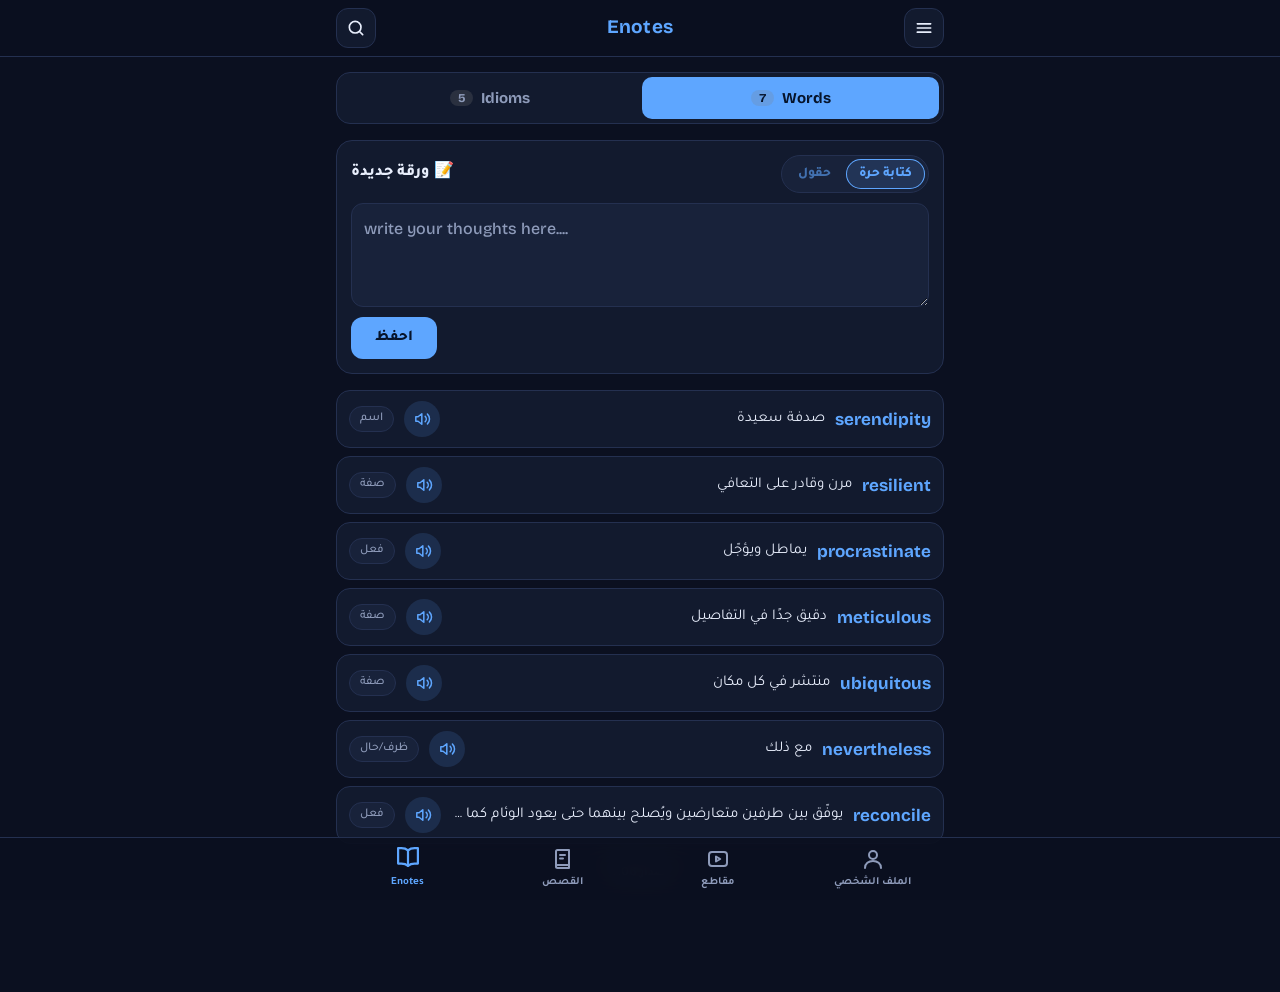
==== commit 946c0fd2: "Rename index-26.html to index.html" ====
--- a/index.html
+++ b/index.html
@@ -12,7 +12,7 @@
 <link rel="icon" href="icon-192.png" sizes="192x192" type="image/png">
 <link rel="apple-touch-icon" href="apple-touch-icon.png">
 <style>:root{padding-top:env(safe-area-inset-top,0px);padding-bottom:env(safe-area-inset-bottom,0px)}body{margin:0}img{max-width:100%}[hidden]{display:none!important}</style>
-<meta name="app-build" content="f1f9b4ae1dbd">
+<meta name="app-build" content="f330eb1447c5">
 <title>دفتر الكلمات اليومي</title>
 <link rel="stylesheet" href="https://fonts.googleapis.com/css2?family=Bricolage+Grotesque:wght@500;700;800&family=Tajawal:wght@400;500;700;800&family=Cairo:wght@400;500;700;800&family=Amiri:wght@400;700&display=swap">
 <style>
@@ -277,7 +277,7 @@
 .val{overflow-wrap:anywhere}
 .val.note{padding:10px 12px;background:var(--surface-2);border-radius:10px;font-family:var(--font-en)}
 .nl{white-space:pre-wrap;overflow-wrap:anywhere;text-align:start;line-height:1.8}
-.nl.sp{height:.6em}
+.nl.nsp{height:.6em;background:none;border:0;padding:0;margin:0;border-radius:0}
 .val.ph{direction:ltr;unicode-bidi:isolate;text-align:right;font-family:var(--font-en)}
 .val.none{color:var(--muted)}
 .nedit{display:flex;flex-direction:column;gap:8px}
@@ -314,7 +314,7 @@
 .wrap[hidden],.tabbar[hidden]{display:none!important}
 .tabbar{position:fixed;left:0;right:0;bottom:0;z-index:30;padding-bottom:env(safe-area-inset-bottom,0px);background:var(--bar);-webkit-backdrop-filter:blur(14px);backdrop-filter:blur(14px);border-top:1px solid var(--line);transition:transform .42s cubic-bezier(.2,.8,.2,1),opacity .3s}
 .tabbar.hide{transform:translateY(calc(100% + 34px));opacity:0;pointer-events:none}
-.tb-in{max-width:640px;margin:0 auto;height:62px;display:grid;grid-template-columns:1fr 1fr 1fr;align-items:center;padding-inline:10px}
+.tb-in{max-width:640px;margin:0 auto;height:62px;display:grid;grid-template-columns:1fr 1fr 1fr 1fr;align-items:center;padding-inline:10px}
 .tb{display:flex;flex-direction:column;align-items:center;justify-content:center;gap:3px;height:100%;color:var(--muted);font-size:11px;font-weight:700;transition:color .2s}
 .tb svg{width:24px;height:24px;fill:none;stroke:currentColor;stroke-width:2;stroke-linecap:round;stroke-linejoin:round;transition:transform .25s cubic-bezier(.2,.8,.2,1)}
 .tb[aria-current="page"]{color:var(--accent)}
@@ -593,6 +593,18 @@
 .stpb{width:100%;height:8px;border-radius:8px;background:var(--surface-2);overflow:hidden}.stpb i{display:block;height:100%;background:var(--accent);border-radius:8px;transition:width .3s}
 .stta{width:100%;min-height:230px;padding:12px;border-radius:14px;background:var(--surface-2);border:1px solid var(--line);color:var(--fg);font:500 16px/1.7 var(--font-en)}
 .spar.dim{color:var(--muted);font-size:13px}
+
+.nmb{width:28px;height:28px;border-radius:9px;display:inline-grid;place-items:center;vertical-align:middle;margin-inline-start:6px;color:var(--muted);background:var(--surface-2);border:1px solid var(--line)}.nmb svg{width:15px;height:15px;fill:none;stroke:currentColor;stroke-width:2;stroke-linecap:round;stroke-linejoin:round}
+.clrow{display:flex;gap:10px;align-items:flex-start;padding:10px;border-radius:14px;background:var(--surface);border:1px solid var(--line)}
+.clrow.on{border-color:var(--accent);background:var(--accent-soft)}
+.cltime{flex:none;min-width:52px;height:30px;border-radius:9px;background:var(--surface-2);border:1px solid var(--line);font:700 12px var(--font-en);direction:ltr;color:var(--accent)}
+.clbody{flex:1;min-width:0}.clbody .spen{font-size:17px;line-height:1.9;direction:ltr;text-align:left}
+.clar{color:var(--muted);font-size:14px;line-height:1.8;padding-inline-start:10px;border-inline-start:3px solid var(--accent);margin-top:2px}.clar.pend{opacity:.5}
+.cl-hide .clar{display:none}
+.clplay{position:sticky;top:0;z-index:5;background:var(--bg);padding-bottom:6px}.clplay video,.clplay audio{width:100%;max-height:210px;border-radius:12px;background:#000;display:block}
+.clplay audio{max-height:none;background:none}
+.clctl{display:flex;gap:8px;flex-wrap:wrap;margin-top:6px}.clctl .sbtn{height:34px;font-size:13px;padding-inline:10px}
+.clpro{padding:10px 12px;border-radius:12px;background:var(--surface-2);border:1px dashed var(--line);font-size:13px;color:var(--muted);line-height:1.8}
 .ftree{margin:0;padding:0;list-style:none}
 .ftree ul{list-style:none;margin:2px 0 0;padding-inline-start:18px;border-inline-start:2px solid var(--line)}
 .ftree li{padding:3px 0 3px 0;position:relative}
@@ -739,6 +751,7 @@
     <div class="tb-in">
       <button class="tb" id="tbNotes" data-page="notes" aria-current="page"><svg viewBox="0 0 24 24" aria-hidden="true"><path d="M12 6c-1.5-1.3-3.7-2-6-2H3v14h3c2.3 0 4.5.7 6 2 1.5-1.3 3.7-2 6-2h3V4h-3c-2.3 0-4.5.7-6 2z"/><path d="M12 6v14"/></svg><span>Enotes</span></button>
       <button class="tb" id="tbMid" aria-label="القصص"><svg viewBox="0 0 24 24" aria-hidden="true"><path d="M5 4.5A1.5 1.5 0 016.5 3H18v15H6.5A1.5 1.5 0 005 19.5z"/><path d="M5 19.5A1.5 1.5 0 006.5 21H18v-3"/><path d="M9 8h5M9 11.5h3"/></svg><span>القصص</span></button>
+      <button class="tb" id="tbClip" aria-label="مقاطع"><svg viewBox="0 0 24 24" aria-hidden="true"><rect x="3" y="5" width="18" height="14" rx="3"/><path d="M10 9.5v5l4.2-2.5z"/></svg><span>مقاطع</span></button>
       <button class="tb" id="tbProfile" data-page="profile"><svg viewBox="0 0 24 24" aria-hidden="true"><circle cx="12" cy="8" r="4"/><path d="M4 21c0-4.4 3.6-7 8-7s8 2.6 8 7"/></svg><span>الملف الشخصي</span></button>
     </div>
   </nav>
@@ -1026,7 +1039,7 @@
 }
 function noteHTML(text,h){
   return String(text).replace(/\r/g,'').split('\n').map(function(l){
-    return l.trim()?'<div class="nl" dir="auto">'+(h?hl(l):esc(l))+'</div>':'<div class="nl sp"></div>';
+    return l.trim()?'<div class="nl" dir="auto">'+(h?hl(l):esc(l))+'</div>':'<div class="nl nsp"></div>';
   }).join('');
 }
 function rowHTML(i){
@@ -1850,13 +1863,15 @@
   return ST.open?stReaderHTML():stListHTML();
 }
 
-var TITLES={stories:'📖 القصص',audio:'🎙️ صوت الكلمة',avatar:'صورة الملف',smart:'⏰ المراجعة الذكية',trash:'🗑️ سلة المحذوفات',wod:'🌟 كلمة اليوم',stats:'📊 الإحصائيات',map:'🗺️ خريطة الكلمات',review:'🧠 الاختبارات',backup:'💾 النسخ الاحتياطي',account:'👤 الحساب والمزامنة',quiz:'🧠 الاختبارات',accent:'🇬🇧 اللهجات والنطق'};
+var TITLES={clips:'🎬 مقاطع',name:'✏️ اسمك',stories:'📖 القصص',audio:'🎙️ صوت الكلمة',avatar:'صورة الملف',smart:'⏰ المراجعة الذكية',trash:'🗑️ سلة المحذوفات',wod:'🌟 كلمة اليوم',stats:'📊 الإحصائيات',map:'🗺️ خريطة الكلمات',review:'🧠 الاختبارات',backup:'💾 النسخ الاحتياطي',account:'👤 الحساب والمزامنة',quiz:'🧠 الاختبارات',accent:'🇬🇧 اللهجات والنطق'};
 var sheetFresh=false;
 function openSheet(name){
   current=name;sheetFresh=true;
   if(name==='review')fc=newFc();
   if(name==='smart')sr=null;
   if(name==='audio')auLoad();
+  if(name==='clips'&&!CL.busy){CL.view='list';CL.pop=null;CL.err=''}
+  if(name==='name')nmDraft=null;
   if(name==='stories'){ST.open=null;ST.pop=null;if(ST.lv===null)ST.lv=stSug()}
   if(name==='quiz')startQuiz();
   renderSheet();
@@ -1873,16 +1888,252 @@
 }
 $('#sheetClose').addEventListener('click',closeSheet);
 scrim.addEventListener('click',closeSheet);
+/* ---------- مقاطع: تفريغ صوت المقطع إلى نص على الجهاز ---------- */
+var CLIPS=store.get('wb.clips',[])||[];if(!Array.isArray(CLIPS))CLIPS=[];
+var CL={view:'list',id:null,link:'',model:'base',err:'',busy:null,hide:false,pop:null,media:null,loop:false,seg:-1,trBusy:false};
+var CL_MAX=240;
+var CL_MODELS=[['tiny','سريع','Xenova/whisper-tiny.en','40MB'],['base','دقيق','Xenova/whisper-base.en','80MB'],['small','أعلى دقة','Xenova/whisper-small.en','250MB']];
+var LIB_TJS='https://cdn.jsdelivr.net/npm/@xenova/transformers@2.17.2';
+function clSave(){store.set('wb.clips',CLIPS)}
+function clById(id){return CLIPS.filter(function(x){return x.id===id})[0]}
+function clFmt(s){s=Math.max(0,Math.round(s||0));var m=Math.floor(s/60),r=s%60;return m+':'+(r<10?'0':'')+r}
+function clPlat(u){u=String(u||'').toLowerCase();if(/youtu\.?be/.test(u))return 'YouTube';if(/tiktok/.test(u))return 'TikTok';if(/instagram/.test(u))return 'Instagram';if(/facebook|fb\.watch/.test(u))return 'Facebook';if(/^https?:\/\//.test(u))return 'رابط';return ''}
+function clRender(){if(current==='clips')renderSheet()}
+function clProg(msg,pct){
+  if(!CL.busy)return;
+  if(msg!=null)CL.busy.msg=msg;if(pct!=null)CL.busy.pct=Math.max(0,Math.min(100,pct));
+  var m=$('#clMsg'),b=$('#clBar');if(m)m.textContent=CL.busy.msg;if(b)b.style.width=CL.busy.pct+'%';
+}
+function clMerge(chunks,dur){
+  var out=[],cur=null,last='';
+  (chunks||[]).forEach(function(c){
+    var t=String(c.text||'').replace(/\s+/g,' ').trim();
+    if(!t||/^[\[\(\*♪].*[\]\)\*♪]$/.test(t)||t===last)return;
+    last=t;
+    var ts=c.timestamp||[],s=ts[0]!=null?ts[0]:(cur?cur.e:0),e=ts[1]!=null?ts[1]:dur;
+    if(!cur)cur={s:s,e:e,t:t};else{cur.t+=' '+t;cur.e=e}
+    if(/[.!?]["')]*$/.test(t)||cur.t.length>150){out.push(cur);cur=null}
+  });
+  if(cur)out.push(cur);
+  return out.map(function(x){return [Math.round(x.s*10)/10,Math.round(Math.max(x.e,x.s+.5)*10)/10,x.t,'']});
+}
+function clBindMedia(el){
+  el.addEventListener('timeupdate',function(){
+    var c=clById(CL.id);if(!c||!CL.media||CL.media.el!==el)return;
+    var t=el.currentTime,idx=-1;
+    for(var i=0;i<c.segs.length;i++){if(t>=c.segs[i][0]-.05&&t<c.segs[i][1]){idx=i;break}}
+    if(CL.loop&&CL.seg>=0&&c.segs[CL.seg]&&t>=c.segs[CL.seg][1]-.05){el.currentTime=c.segs[CL.seg][0];return}
+    if(idx!==CL.shown){
+      CL.shown=idx;$$('.clrow.on').forEach(function(x){x.classList.remove('on')});
+      var r=idx>=0&&$('.clrow[data-i="'+idx+'"]');if(r)r.classList.add('on');
+    }
+  });
+}
+function clMakeMedia(file){
+  var kind=(/^audio/.test(file.type)&&!/video/.test(file.type))?'audio':'video';
+  var el=document.createElement(kind);el.controls=true;el.playsInline=true;el.preload='metadata';
+  var url=URL.createObjectURL(file);el.src=url;clBindMedia(el);return {el:el,url:url,kind:kind};
+}
+function clDecode(file){
+  return file.arrayBuffer().then(function(buf){
+    var AC=window.AudioContext||window.webkitAudioContext,ctx;
+    try{ctx=new AC({sampleRate:16000})}catch(e){ctx=new AC()}
+    return ctx.decodeAudioData(buf).then(function(ab){try{ctx.close()}catch(e){}return ab});
+  }).then(function(ab){
+    if(ab.sampleRate===16000||!window.OfflineAudioContext)return ab;
+    var oc=new OfflineAudioContext(ab.numberOfChannels,Math.ceil(ab.duration*16000),16000),src=oc.createBufferSource();
+    src.buffer=ab;src.connect(oc.destination);src.start();return oc.startRendering();
+  }).then(function(ab){
+    var n=ab.length,out=new Float32Array(n),ch=ab.numberOfChannels;
+    for(var c=0;c<ch;c++){var d=ab.getChannelData(c);for(var i=0;i<n;i++)out[i]+=d[i]/ch}
+    return {data:out,dur:ab.duration};
+  });
+}
+function clErr(m){CL.busy=null;CL.err=m;CL.view='add';clRender()}
+async function clRun(file){
+  if(!file)return;
+  var B=CL.busy={msg:'جارٍ فحص المقطع...',pct:3,cancel:false,tick:null};CL.view='busy';CL.err='';CL.pop=null;clRender();
+  var media;
+  try{
+    media=clMakeMedia(file);
+    var dur=await new Promise(function(res,rej){
+      var to=setTimeout(function(){rej(new Error('meta'))},15000);
+      media.el.onloadedmetadata=function(){clearTimeout(to);res(media.el.duration)};
+      media.el.onerror=function(){clearTimeout(to);rej(new Error('meta'))};
+    });
+    if(B.cancel)return;
+    if(isFinite(dur)&&dur>CL_MAX+1){return clErr('مدة المقطع '+clFmt(dur)+' دقيقة. المسموح مجانًا حتى 4 دقائق. المقاطع الأطول ضمن خطة Pro (قيد التجهيز). قصّ المقطع ثم جرّب.')}
+    if(!isFinite(dur)&&file.size>60*1048576)return clErr('المقطع كبير. اختر مقطعًا أقصر (حتى 4 دقائق).');
+    clProg('تجهيز الصوت...',8);
+    var au;
+    try{au=await clDecode(file)}catch(e){return clErr('تعذّرت قراءة صوت المقطع. جرّب ملفًا بصيغة MP4 أو M4A أو MP3.')}
+    if(B.cancel)return;
+    dur=au.dur;
+    if(dur>CL_MAX+1)return clErr('مدة المقطع '+clFmt(dur)+' دقيقة. المسموح مجانًا حتى 4 دقائق. المقاطع الأطول ضمن خطة Pro (قيد التجهيز).');
+    var mi=CL_MODELS.filter(function(m){return m[0]===CL.model})[0]||CL_MODELS[1];
+    clProg('تحميل محرك التفريغ (مرة واحدة، '+mi[3]+')...',12);
+    var T,asr;
+    try{
+      T=await import(LIB_TJS);T.env.allowLocalModels=false;
+      asr=await T.pipeline('automatic-speech-recognition',mi[2],{progress_callback:function(p){
+        if(p&&p.status==='progress'&&p.progress!=null)clProg('تحميل النموذج '+Math.round(p.progress)+'%',12+p.progress*.42);
+      }});
+    }catch(e){return clErr('تعذّر تحميل محرك التفريغ. تأكد من الإنترنت وجرّب مرة ثانية.')}
+    if(B.cancel)return;
+    clProg('جارٍ تفريغ الصوت... قد يأخذ دقيقة أو أكثر، لا تقفل هذه الشاشة.',58);
+    var pct=58;B.tick=setInterval(function(){pct=Math.min(95,pct+.6);clProg(null,pct)},700);
+    var out;
+    try{out=await asr(au.data,{chunk_length_s:30,stride_length_s:5,return_timestamps:true})}
+    catch(e){clearInterval(B.tick);return clErr('تعذّر تفريغ الصوت على هذا الجهاز. جرّب الخيار «سريع» أو مقطعًا أقصر.')}
+    clearInterval(B.tick);
+    if(B.cancel)return;
+    var chunks=out&&out.chunks&&out.chunks.length?out.chunks:[{timestamp:[0,dur],text:out&&out.text}];
+    var segs=clMerge(chunks,dur);
+    if(!segs.length)return clErr('ما لقيت كلامًا إنجليزيًا واضحًا في المقطع.');
+    var plat=clPlat(CL.link),nm=String(file.name||'').replace(/\.[a-z0-9]+$/i,'').replace(/[_\-]+/g,' ').trim();
+    var c={id:'cl'+Date.now().toString(36),t:(nm&&nm.length<60?nm:(plat?'مقطع '+plat:'مقطع'))+'',src:/^https?:\/\//i.test(CL.link)?CL.link.trim():'',dur:Math.round(dur),at:Date.now(),segs:segs};
+    CLIPS.unshift(c);clSave();bump();
+    CL.busy=null;CL.id=c.id;CL.view='read';CL.media=Object.assign({id:c.id},media);CL.shown=-1;CL.seg=-1;
+    clRender();sbody.scrollTop=0;chime('good');toast('تم تفريغ المقطع');
+    clTranslateAll(c);
+  }catch(e){
+    if(B.tick)clearInterval(B.tick);
+    if(!CL.busy||CL.busy!==B)return;
+    clErr('تعذّرت قراءة المقطع. جرّب ملفًا بصيغة MP4 أو M4A أو MP3.');
+  }
+}
+async function clTranslateAll(c){
+  if(CL.trBusy||navigator.onLine===false)return;
+  CL.trBusy=true;
+  try{
+    for(var i=0;i<c.segs.length;i++){
+      if(!clById(c.id))break;
+      if(c.segs[i][3])continue;
+      var ar=await stTr(c.segs[i][2]);
+      if(ar){c.segs[i][3]=ar;clSave();clSegShow(c,i)}
+    }
+  }finally{CL.trBusy=false}
+}
+function clSegShow(c,i){
+  if(current!=='clips'||CL.view!=='read'||CL.id!==c.id)return;
+  var el=$('[data-clar="'+i+'"]');if(!el)return;
+  el.textContent=c.segs[i][3];el.classList.remove('pend');
+}
+function clWords(text){
+  return text.replace(/[A-Za-z]+(?:'[A-Za-z]+)?|[^A-Za-z]+/g,function(m){
+    if(!/^[A-Za-z]/.test(m))return esc(m);
+    var it=KM[nz(m)];
+    return '<span class="sw'+(it?' kn':'')+'" data-act="clword" data-w="'+esc(m)+'"'+(it?' style="--kc:'+lvColor(it.lv)+'"':'')+'>'+esc(m)+'</span>';
+  });
+}
+function clPopHTML(){
+  var p=CL.pop;if(!p)return '';
+  var it=KM[nz(p.w)];
+  return '<div class="swh"><b dir="ltr" data-nt>'+esc(p.w)+'</b><span class="swsp"></span><button type="button" class="ibtn" data-act="clsay" aria-label="نطق">'+SPK+'</button><button type="button" class="ibtn" data-act="clx" aria-label="إغلاق"><svg viewBox="0 0 24 24" aria-hidden="true"><path d="M6 6l12 12M18 6L6 18" fill="none" stroke="currentColor" stroke-width="2" stroke-linecap="round"/></svg></button></div>'+
+    '<div class="swm">'+(p.loading?'جارٍ البحث عن المعنى...':(p.ar?'<span data-nt>'+esc(p.ar)+'</span>':'لا يوجد معنى جاهز لهذه الكلمة. اتصل بالإنترنت وجرّب مرة ثانية.'))+(p.src&&p.ar?' <small>· '+p.src+'</small>':'')+'</div>'+
+    (it?'<div class="exnote">✓ موجودة في دفترك · '+LVN[it.lv||0]+'</div>':(p.ar?'<button type="button" class="btn-main" data-act="cladd">أضفها لدفتري</button>':''));
+}
+function clPopShow(){var el=$('#clPop');if(!el)return;el.hidden=!CL.pop;el.innerHTML=clPopHTML()}
+function clWord(w,el){
+  stBuildKM();
+  var k=nz(w),it=KM[k],r=(it&&it.ar)?{ar:it.ar,src:'من دفترك'}:(stdict[k]?{ar:stdict[k],src:'ترجمة آلية'}:null);
+  var box=el&&el.closest('.spen'),sent=box?box.textContent.trim():'';
+  CL.pop={w:w,sent:sent,ar:r&&r.ar,src:r&&r.src,loading:!r};
+  $$('.sw.on').forEach(function(x){x.classList.remove('on')});if(el&&el.classList)el.classList.add('on');
+  if(!r){
+    stFetch(w).then(function(t){
+      if(!CL.pop||CL.pop.w!==w)return;
+      CL.pop.loading=false;if(t){CL.pop.ar=t;CL.pop.src='ترجمة آلية'}
+      clPopShow();
+    });
+  }
+  clPopShow();
+}
+function clAddWord(base,ar,sent,title){
+  stBuildKM();if(KM[nz(base)])return false;
+  var ni={id:'u'+Date.now().toString(36)+Math.random().toString(36).slice(2,5),en:base.toLowerCase(),ar:ar,cat:'عام',notes:(sent?sent+'\n':'')+'من مقطع: '+title,ph:'',type:'word',ts:Date.now(),ex:false};
+  items.unshift(ni);touch(ni);return true;
+}
+function clNewWords(c){
+  stBuildKM();
+  return stPickWords(c.segs.map(function(x){return x[2]})).filter(function(w){return !KM[nz(w)]}).slice(0,12);
+}
+async function clAddAll(c){
+  var ws=clNewWords(c);if(!ws.length){toast('كل كلماتها المهمة موجودة بدفترك');return}
+  if(navigator.onLine===false&&!ws.some(function(w){return stdict[nz(w)]})){toast('يحتاج إنترنت لجلب المعاني');return}
+  var n=0;toast('جارٍ جلب المعاني...');
+  for(var i=0;i<ws.length;i++){
+    var w=ws[i],ar=stdict[nz(w)]||await stFetch(w);if(!ar)continue;
+    var sent=(c.segs.filter(function(x){return x[2].toLowerCase().indexOf(w)>-1})[0]||[])[2]||'';
+    if(clAddWord(w,ar,sent,c.t))n++;
+  }
+  if(n){bump();render();chime('good')}
+  toast(n?'أُضيفت '+n+' كلمة إلى دفترك':'تعذّر جلب المعاني');
+  stBuildKM();if(current==='clips'){var y=sbody.scrollTop;renderSheet();sbody.scrollTop=y}
+}
+function clText(c,times){return c.segs.map(function(x){return (times?'['+clFmt(x[0])+'] ':'')+x[2]}).join(times?'\n':' ')}
+function clAfter(){
+  if(CL.view==='read'&&CL.media&&CL.media.id===CL.id){var ph=$('#clPlayer');if(ph)ph.appendChild(CL.media.el)}
+}
+function clipsView(){
+  var v=CL.view;
+  if(v==='busy'){
+    var B=CL.busy||{msg:'',pct:0};
+    return '<div class="stnav"><button type="button" class="pbtn" data-act="clcancel">إلغاء</button></div>'+
+      '<div class="stbusy"><div class="stspin"></div><div id="clMsg" class="swm">'+esc(B.msg||'')+'</div><div class="stpb"><i id="clBar" style="width:'+(B.pct||0)+'%"></i></div><div class="exnote">يتم التفريغ على جهازك. لا يُرفع المقطع إلى أي مكان.</div></div>';
+  }
+  if(v==='add'){
+    var plat=clPlat(CL.link);
+    return '<div class="stnav"><button type="button" class="pbtn" data-act="clback">‹ مقاطع</button></div>'+
+      '<div class="sttl"><b>أضف مقطعًا</b><span>يُفرَّغ الصوت إلى نص بدقة عالية على جهازك</span></div>'+
+      '<div><label class="edl" for="clLink"><i>1</i>رابط المقطع (اختياري، للتوثيق)</label><input id="clLink" class="ne-in" type="url" dir="ltr" inputmode="url" placeholder="https://www.tiktok.com/..." value="'+esc(CL.link)+'">'+
+        (plat&&plat!=='رابط'||/^https?:\/\//i.test(CL.link)?'<div class="seg" style="margin-top:8px"><button type="button" class="sbtn" data-act="clopenlink">افتح '+(plat||'الرابط')+' ↗</button></div>':'')+'</div>'+
+      '<div class="clpro" style="color:var(--fg)"><b>ملاحظة مهمة:</b> لأسباب تقنية وقانونية، التطبيق لا يسحب الفيديو من تيك توك أو انستا أو يوتيوب بنفسه. احفظ المقطع على جهازك (من التطبيق نفسه أو بتسجيل الشاشة) ثم اخترُه هنا.</div>'+
+      '<div><div class="edl"><i>2</i>دقة التفريغ</div><div class="seg">'+CL_MODELS.map(function(m){return '<button type="button" class="sbtn" data-act="clmodel" data-v="'+m[0]+'" aria-pressed="'+(CL.model===m[0])+'">'+m[1]+'<small>'+m[3]+'</small></button>'}).join('')+'</div></div>'+
+      '<div><div class="edl"><i>3</i>اختر المقطع</div><label class="auopt" for="clFile"><span class="aui"><svg viewBox="0 0 24 24" aria-hidden="true"><rect x="3" y="5" width="18" height="14" rx="3"/><path d="M10 9.5v5l4.2-2.5z"/></svg></span><b>فيديو أو صوت من جهازك</b><small>حتى 4 دقائق · إنجليزي</small></label></div>'+
+      '<input id="clFile" type="file" accept="video/*,audio/*" hidden>'+
+      (CL.err?'<div class="exnote" style="color:var(--bad)">'+esc(CL.err)+'</div>':'')+
+      '<div class="clpro">المحرك (حوالي 80MB للدقيق) يُحمّل مرة واحدة ويحتاج إنترنت، وبعدها يشتغل على جهازك. المقاطع الأطول من 4 دقائق ضمن خطة Pro (قيد التجهيز).</div>';
+  }
+  if(v==='read'){
+    var c=clById(CL.id);if(!c){CL.view='list';return clipsView()}
+    stBuildKM();
+    var nw=clNewWords(c),hasMedia=CL.media&&CL.media.id===c.id;
+    var rows=c.segs.map(function(x,i){
+      return '<div class="clrow" data-i="'+i+'"><button type="button" class="cltime" data-act="clseek" data-i="'+i+'" aria-label="تشغيل من هنا">▶ '+clFmt(x[0])+'</button><div class="clbody"><div class="spen" dir="ltr">'+clWords(x[2])+'</div>'+
+        (x[3]?'<div class="clar" data-nt data-clar="'+i+'">'+esc(x[3])+'</div>':'<div class="clar pend" data-clar="'+i+'">'+(navigator.onLine===false?'':'جارٍ الترجمة...')+'</div>')+'</div></div>';
+    }).join('');
+    var plat2=clPlat(c.src);
+    return '<div class="stnav"><button type="button" class="pbtn" data-act="clback">‹ مقاطع</button><button type="button" class="pbtn" data-act="cltrall">'+(CL.hide?'إظهار الترجمة':'إخفاء الترجمة')+'</button></div>'+
+      '<div class="sttl"><b dir="auto" data-nt>'+esc(c.t)+'</b><span>'+clFmt(c.dur)+' دقيقة · '+c.segs.length+' جملة'+(c.src?' · <a href="'+esc(c.src)+'" target="_blank" rel="noopener noreferrer" style="color:var(--accent)">'+(plat2||'المصدر')+' ↗</a>':'')+'</span></div>'+
+      (hasMedia?'<div class="clplay"><div id="clPlayer"></div><div class="clctl"><button type="button" class="sbtn" data-act="clrate" aria-pressed="'+(CL.media.el.playbackRate<1)+'">بطيء 0.75×</button><button type="button" class="sbtn" data-act="clloop" aria-pressed="'+CL.loop+'">تكرار الجملة</button></div></div>':
+        '<div class="clpro">لتشغيل المقطع مع النص اختر ملفه مرة ثانية: <label class="sbtn" for="clAttach" style="display:inline-flex;margin-inline-start:6px">اختيار الملف</label><input id="clAttach" type="file" accept="video/*,audio/*" hidden></div>')+
+      '<div class="seg"><button type="button" class="sbtn" data-act="clcopy">نسخ النص</button><button type="button" class="sbtn" data-act="clcopyt">نسخ مع الأوقات</button><button type="button" class="sbtn" data-act="clstory">حوّلها لقصة واختبار</button></div>'+
+      (nw.length?'<button type="button" class="stadd" data-act="cladall"><span class="aui"><svg viewBox="0 0 24 24" aria-hidden="true"><path d="M12 5v14M5 12h14" fill="none" stroke="currentColor" stroke-width="2.4" stroke-linecap="round"/></svg></span><span><b>أضف أهم الكلمات الجديدة ('+nw.length+')</b><small>تُترجم وتُضاف دفعة وحدة مع جملتها من المقطع</small></span></button>':'')+
+      '<div class="exnote">اضغط أي كلمة لمعناها وإضافتها لدفترك. اضغط ▶ لتشغيل الجملة.</div>'+
+      '<div class="'+(CL.hide?'cl-hide':'')+'" style="display:flex;flex-direction:column;gap:8px">'+rows+'</div>'+
+      '<div class="swpop" id="clPop"'+(CL.pop?'':' hidden')+'>'+clPopHTML()+'</div>';
+  }
+  var cards=CLIPS.map(function(x){
+    var pl=clPlat(x.src);
+    return '<div class="stwrap"><button type="button" class="stcard" data-act="clopen" data-id="'+x.id+'"><div class="sth"><b dir="auto" data-nt>'+esc(x.t)+'</b></div><div class="stm"><span>'+clFmt(x.dur)+' دقيقة</span><span>'+x.segs.length+' جملة</span>'+(pl?'<span>'+pl+'</span>':'')+'<span>'+fmtDate(x.at)+'</span></div></button><button type="button" class="stdel" data-act="cldel" data-id="'+x.id+'" aria-label="حذف المقطع"><svg viewBox="0 0 24 24" aria-hidden="true"><path d="M4 7h16M10 11v6M14 11v6M6 7l1 13h10l1-13M9 7V4h6v3" fill="none" stroke="currentColor" stroke-width="2" stroke-linecap="round" stroke-linejoin="round"/></svg></button></div>';
+  }).join('');
+  return '<button type="button" class="stadd" data-act="cladd0"><span class="aui"><svg viewBox="0 0 24 24" aria-hidden="true"><rect x="3" y="5" width="18" height="14" rx="3" fill="none" stroke="currentColor" stroke-width="2"/><path d="M10 9.5v5l4.2-2.5z" fill="none" stroke="currentColor" stroke-width="2" stroke-linejoin="round"/></svg></span><span><b>حوّل مقطعًا إلى نص</b><small>فيديو أو ريل من جهازك · حتى 4 دقائق · يحتاج إنترنت أول مرة</small></span></button>'+
+    (cards||'<div class="empty">ما أضفت أي مقطع بعد. تفريغ المقطع يعطيك النص بالتفصيل مع الترجمة وإضافة كلماته لدفترك.</div>')+
+    '<div class="clpro">المجاني: مقاطع حتى 4 دقائق. المقاطع الأطول ضمن خطة Pro (قيد التجهيز).</div>';
+}
+
 function renderSheet(){
   if(!current){if(page==='profile')renderProfile();return}
   $('#sheetTitle').textContent=TITLES[current];
-  var views={stats:statsView,map:mapView,review:cardsView,quiz:quizBody,backup:backupView,account:accountView,accent:accentView,wod:wodView,avatar:avatarView,audio:auHTML,stories:storiesView,smart:smartView,trash:trashView};
+  var views={stats:statsView,map:mapView,review:cardsView,quiz:quizBody,backup:backupView,account:accountView,accent:accentView,wod:wodView,avatar:avatarView,audio:auHTML,stories:storiesView,clips:clipsView,name:nameView,smart:smartView,trash:trashView};
   sbody.innerHTML=views[current]();
   if(sheetFresh){sheetFresh=false;sbody.classList.remove('swap');void sbody.offsetWidth;sbody.classList.add('swap')}
   if(current==='review'&&fc)fcUpdate();
   if(current==='map'&&mapMode==='graph')initGraph();
   if(current==='backup')persistInfo();
   if(current==='audio')auAfter();
+  if(current==='clips')clAfter();
 }
 
 /* ---------- أصوات الإنجاز ---------- */
@@ -1969,6 +2220,7 @@
 }
 $$('.tb[data-page]').forEach(function(b){b.addEventListener('click',function(){showPage(b.dataset.page)})});
 $('#tbMid').addEventListener('click',function(){openSheet('stories')});
+$('#tbClip').addEventListener('click',function(){openSheet('clips')});
 
 /* ---------- XP والمستوى ---------- */
 var LVT=['مبتدئ','متعلّم','مستكشف','متقدّم','محترف','خبير','أسطورة'];
@@ -2003,7 +2255,7 @@
 }
 function profileHTML(){
   var x=xpInfo(),u=cloud.user,signed=cloud.status!=='out'&&u;
-  var hero='<section class="phero"><button class="pav" data-act="avopen" aria-label="تغيير الصورة">'+avInner()+'<span class="pedit">'+ico(IC.pen)+'</span></button><div class="pwho"><div class="pname" dir="auto"'+(signed?' data-nt':'')+'>'+(signed?esc(u.name||u.email||''):'ضيف')+'</div><div class="psub" dir="auto" data-nt>'+(signed?esc(u.email||''):'<span>غير مسجّل الدخول</span>')+'</div></div><div class="plv"><b>'+x.L+'</b><span>المستوى</span></div></section>';
+  var hero='<section class="phero"><button class="pav" data-act="avopen" aria-label="تغيير الصورة">'+avInner()+'<span class="pedit">'+ico(IC.pen)+'</span></button><div class="pwho"><div class="pname" dir="auto"'+(signed||PNAME?' data-nt':'')+'>'+(PNAME?esc(PNAME):(signed?esc(u.name||u.email||''):'ضيف'))+'<button type="button" class="nmb" data-act="nameedit" aria-label="تعديل الاسم">'+ico(IC.pen)+'</button></div><div class="psub" dir="auto" data-nt>'+(signed?esc(u.email||''):'<span>غير مسجّل الدخول</span>')+'</div></div><div class="plv"><b>'+x.L+'</b><span>المستوى</span></div></section>';
   var xpc='<section class="pxp"><div class="pxh"><span class="t">'+ico(IC.bolt)+x.title+'</span><span class="xn">'+x.xp+' XP</span></div><div class="xbar"><i style="width:'+x.pct+'%"></i></div>'+
     '<div class="exnote">باقي '+(x.nxt-x.xp)+' XP للمستوى '+(x.L+1)+'</div>'+
     '<div class="exnote">تكسب XP من: 1 لكل 5 كلمات تضيفها، و4 عن كل مستوى حفظ، و2 عن كل يوم نشاط، و4 عن كل يوم في أفضل تتابع، و6 عن كل جسر في الخريطة.</div></section>';
@@ -2020,7 +2272,7 @@
 function renderProfile(){pgProfile.innerHTML=profileHTML()}
 
 /* ---------- اللغة: عربي / English ---------- */
-var EN_DICT={"قصصي": "My stories", "‹ قصصي": "‹ My stories", "أضف قصة من عندك": "Add your own story", "من ملف أو صورة أو نص تلصقه. يحتاج إنترنت.": "From a file, a photo or pasted text. Needs internet.", "ما أضفت أي قصة بعد. القصص اللي تضيفها تظهر هنا، وتُترجم وتُبنى لها أسئلة مثل القصص الجاهزة.": "You haven't added any story yet. Stories you add appear here, translated and with questions like the built-in ones.", "أضف قصتك": "Add your story", "ملف": "File", "صورة": "Photo", "PDF أو TXT": "PDF or TXT", "صفحة من كتاب (تُقرأ تلقائيًا)": "A book page (read automatically)", "الصق نصًا بدلًا من ذلك": "Paste text instead", "كيف تشتغل؟": "How does it work?", "اختر ملف أو صورة (تقدر تختار عدة صور لصفحات متتالية).": "Choose a file or a photo (you can pick several photos for consecutive pages).", "تُقرأ الكلمات من الصورة على جهازك (يحتاج تحميل محرك القراءة مرة وحدة).": "The words are read from the image on your device (the reading engine downloads once).", "تراجع النص وتصحح أي خطأ، ثم تضغط «ابنِ القصة».": "Review the text and fix any mistake, then tap “Build story”.", "تُترجم الفقرات وتُبنى أسئلة وتظهر القصة بقائمة «قصصي».": "Paragraphs are translated, questions are built, and the story appears in “My stories”.", "الترجمة تمر عبر خدمات مجانية على الإنترنت، فلا تضف نصوصًا خاصة. لا تُحفظ الصور، فقط النص المستخرج على هذا الجهاز.": "Translation goes through free online services, so don't add private texts. Images aren't saved, only the extracted text on this device.", "لا تقفل هذه الشاشة أثناء المعالجة.": "Don't close this screen while processing.", "إلغاء": "Cancel", "راجع النص قبل البناء": "Review the text before building", "صحّح أي خطأ في قراءة الصورة. يُقسَّم النص إلى فقرات، وتُترجم كل فقرة وتُبنى أسئلة. الحد الأقصى 1200 كلمة.": "Fix any reading mistakes. The text is split into paragraphs, each is translated and questions are built. Maximum 1200 words.", "عنوان القصة": "Story title", "نص القصة (إنجليزي)": "Story text (English)", "ابنِ القصة": "Build story", "قراءة الصور تحتاج إنترنت.": "Reading photos needs internet.", "ما لقيت نصًا إنجليزيًا واضحًا. جرّب صورة أوضح أو الصق النص يدويًا.": "I couldn't find clear English text. Try a clearer photo or paste the text manually.", "تعذّرت قراءة الملف. تأكد من الإنترنت وجرّب مرة ثانية.": "Couldn't read the file. Check your internet and try again.", "النص قصير جدًا. اكتب 20 كلمة على الأقل.": "The text is too short. Write at least 20 words.", "الترجمة تحتاج إنترنت.": "Translation needs internet.", "حُفظت القصة بدون ترجمة. اضغط «ترجمة» لاحقًا مع الإنترنت.": "Story saved without translation. Tap “Translate” later when online.", "تمت إضافة القصة إلى قصصي": "Story added to My stories", "تم حذف القصة": "Story deleted", "تعذّرت الترجمة. تأكد من الإنترنت.": "Translation failed. Check your internet.", "لا توجد ترجمة لهذه الفقرة بعد. اضغط «ترجمة» مع توفر الإنترنت.": "No translation for this paragraph yet. Tap “Translate” when online.", "جارٍ تجهيز الملف...": "Preparing the file...", "جارٍ الترجمة...": "Translating...", "تجهيز الأسئلة...": "Preparing questions...", "ترجمة العنوان...": "Translating the title...", "جارٍ تجهيز الملف": "Preparing the file", "حذف القصة": "Delete story","الاختبارات": "Quizzes", "أسئلة": "Quiz", "القصص": "Stories", "📖 القصص": "📖 Stories", "متوسط": "Intermediate", "متقدم": "Advanced", "مقترحة لك": "Suggested for you", "✓ قرأتها": "✓ Read", "كلمة": "words", "دقيقة": "min", "تعرف": "You know", "من كلماتها": "of its words", "اضغط أي كلمة داخل القصة لتعرف معناها وتضيفها لدفترك. أنجزت": "Tap any word inside the story to see its meaning and add it to your notebook. You finished", "من": "of", "في هذا المستوى.": "in this level.", "ترجمة": "Translate", "إخفاء الترجمة": "Hide translation", "استماع": "Listen", "كلمات القصة": "Story words", "أسئلة الفهم": "Comprehension questions", "إظهار كل الترجمة": "Show all translation", "إخفاء كل الترجمة": "Hide all translation", "استمع للقصة": "Listen to the story", "ممتاز! فهمت القصة كاملة.": "Excellent! You understood the whole story.", "أحسنت. أعد قراءة القصة لتتقنها أكثر.": "Well done. Read the story again to master it.", "القصة التالية": "Next story", "‹ القصص": "‹ Stories", "جارٍ البحث عن المعنى...": "Looking for the meaning...", "لا يوجد معنى جاهز لهذه الكلمة. اتصل بالإنترنت وجرّب مرة ثانية.": "No ready meaning for this word. Connect to the internet and try again.", "من دفترك": "From your notebook", "قاموس القصة": "Story glossary", "ترجمة آلية": "Machine translation", "✓ موجودة في دفترك ·": "✓ In your notebook ·", "أضفها لدفتري": "Add to my notebook", "نطق": "Pronounce", "الكلمة موجودة في دفترك": "The word is already in your notebook", "تمت إضافة الكلمة إلى دفترك": "Word added to your notebook", "من قصة:": "From story:", "عام": "General","المثال والملاحظة": "Example & notes", "حرف واحد خطأ": "one letter is wrong", "⚠️ قريب جدًا، حرف واحد خطأ": "⚠️ Very close, one letter is wrong", "من الملفات فقط": "From files only", "الخطوط": "Fonts", "حديث وواضح (الافتراضي)": "Modern and clear (default)", "عصري ومريح للقراءة": "Contemporary and easy to read", "نسخ كلاسيكي أنيق": "Elegant classic Naskh", "الخط يُطبَّق على كل نصوص التطبيق العربية، ويُحفظ على هذا الجهاز. يحتاج إنترنت مرة واحدة لتحميله.": "The font applies to all Arabic text in the app and is saved on this device. It needs internet once to download.", "إغلاق": "Close","المظهر والثيمات": "Appearance & themes", "داكن": "Dark", "فاتح": "Light", "بنفسجي": "Purple", "غابة": "Forest", "محيط": "Ocean", "رمل": "Sand", "يتغيّر المظهر فورًا وبانتقال ناعم، ويُحفظ على هذا الجهاز.": "The look changes instantly with a smooth transition and is saved on this device.","تعديل الكلمة": "Edit word", "صوت الكلمة": "Word audio", "صوتي": "My audio", "الكلمة غير موجودة.": "Word not found.", "جارٍ التسجيل... تكلّم بوضوح": "Recording... speak clearly", "إيقاف وحفظ المسودة": "Stop and keep draft", "أقصى مدة للتسجيل": "Maximum recording length", "ثانية.": "seconds.", "جارٍ التحميل...": "Loading...", "مسودة جاهزة، استمع إليها ثم احفظها": "Draft ready, listen to it then save it", "صوتك المحفوظ": "Your saved audio", "تشغيل": "Play", "🎙️ تسجيل مباشر": "🎙️ Live recording", "📁 ملف:": "📁 File:", "حفظ الصوت": "Save audio", "تجاهل": "Discard", "حذف الصوت": "Delete audio", "استبدال الصوت": "Replace audio", "أضف صوتًا لهذه الكلمة": "Add audio to this word", "سجّل صوتك": "Record your voice", "انطق الكلمة أو جملة فيها": "Say the word or a sentence with it", "اختر ملف صوت": "Choose an audio file", "من الوسائط أو الملفات": "From your media or files", "طريقة الإضافة": "How to add", "اضغط «سجّل صوتك» وسمح للمتصفح باستخدام المايك.": "Tap “Record your voice” and allow the browser to use the microphone.", "تكلّم وشاهد الموجات تتحرك، وأوقف التسجيل بأي وقت.": "Speak and watch the waves move; stop the recording any time.", "استمع للمسودة ثم اضغط «حفظ الصوت».": "Listen to the draft, then tap “Save audio”.", "الملفات المدعومة: mp3 و m4a و wav و ogg و webm، بحجم أقصاه 8 MB. الصوت يُحفظ على هذا الجهاز فقط، ولا يدخل في المزامنة والنسخ الاحتياطي.": "Supported files: mp3, m4a, wav, ogg and webm, up to 8 MB. Audio is stored on this device only and isn't part of sync or backup.", "تم حفظ الصوت": "Audio saved", "تم حذف الصوت": "Audio deleted", "الصوت فارغ": "The audio is empty", "الملف أكبر من 8 MB": "The file is larger than 8 MB", "اختر ملف صوت فقط": "Choose an audio file only", "هذا المتصفح لا يدعم التسجيل. اختر ملفًا بدلًا منه.": "This browser doesn't support recording. Choose a file instead.", "تعذّر بدء التسجيل": "Couldn't start recording", "ما أعطيت صلاحية المايك. فعّلها من إعدادات المتصفح.": "Microphone permission wasn't granted. Enable it in the browser settings.", "تعذّر الوصول للمايك.": "Couldn't access the microphone.", "الكلمة الإنجليزية": "English word", "المعنى بالعربي": "Arabic meaning", "تعديل الملاحظة": "Edit note", "مسودة": "Draft","قرب في المعنى": "Close in meaning", "نفس العائلة": "Same family", "معنى عربي مشترك": "Shared Arabic meaning", "جسر فتحته": "A bridge you opened", "تحتاج مراجعة": "Needs review", "اسحب أي دائرة لتحريكها، واضغط عليها لترى الكلمات القريبة منها. اسحب الخلفية للتحريك، وبإصبعين للتقريب. اللون يدل على قوة الحفظ.": "Drag any circle to move it and tap it to see its nearby words. Drag the background to pan and use two fingers to zoom. The color shows how well you know the word.", "اضغط على أي كلمة لترى تفاصيلها. اختر كلمتين لتقارن بينهما.": "Tap any word to see its details. Pick two words to compare them.", "الاستخدام:": "Usage:", "لا يوجد مثال استخدام. أضف مثالًا من تعديل الكلمة.": "No usage example. Add one by editing the word.", "بدون معنى": "no meaning", "فتح الكلمة": "Open word", "الجذر المشترك:": "Shared root:", "مستوى حفظهما متساوٍ.": "Both have the same mastery level.", "مستوى حفظ": "Mastery of", "أعلى.": "is higher.", "مسح الاختيار": "Clear selection", "اكتب جملة إنجليزية صحيحة من 5 كلمات على الأقل تجمع الكلمتين معًا. يفحصها المصحّح الآلي، فإذا كانت صحيحة ينفتح الجسر وتُحفظ الجملة في الأسفل لترجع إليها.": "Write a correct English sentence of at least 5 words that uses both words. An automatic checker reviews it; if it's correct the bridge opens and the sentence is saved below so you can come back to it.", "جارٍ فحص الجملة...": "Checking the sentence...", "جملة صحيحة. انفتح جسر بين الكلمتين في الخريطة.": "Correct sentence. A bridge opened between the two words on the map.", "انفتح الجسر، لكن الجملة لم تُفحص قواعديًا لعدم توفر الإنترنت.": "The bridge opened, but the sentence wasn't grammar-checked because there's no internet.", "جُمل الجسور المحفوظة": "Saved bridge sentences", "لم تُفحص قواعديًا": "Not grammar-checked", "فُحصت": "Checked", "نطق": "Pronounce", "قائمة الجُمل": "Sentence list", "الجملة تحتاج تصحيحًا قبل أن ينفتح الجسر:": "The sentence needs fixing before the bridge can open:", "اكتب جملة من 5 كلمات على الأقل.": "Write a sentence of at least 5 words.", "الجملة لازم تحتوي الكلمتين:": "The sentence must contain both words:", "⚠️ قريب جدًا، ينقصك حرف واحد": "⚠️ Very close, you're missing one letter", "قريب جدًا، ينقصك حرف واحد": "Very close, you're missing one letter", "صورة الملف": "Profile picture", "رفع صورتي": "Upload my photo", "إزالة الصورة": "Remove photo", "أو اختر صورة جاهزة": "Or pick a ready-made avatar", "الصورة تبقى على هذا الجهاز فقط ولا تُرفع إلى أي مكان.": "The picture stays on this device only and isn't uploaded anywhere.", "تم تغيير الصورة": "Picture changed", "تعذّرت قراءة الصورة": "Couldn't read the picture", "تغيير الصورة": "Change picture", "تتجدد بعد": "Refreshes in", "الكلمات المرتبطة:": "Related words:","كلمات مستحقة للمراجعة":"words due for review","كلمات مستحقة":"words due","المراجعة الذكية":"Smart review","كلمة مستحقة للمراجعة":"words due for review","كلمة واحدة مستحقة للمراجعة":"1 word due for review","ابدأ المراجعة":"Start review","جلسة من":"Session of","كلمة كحد أقصى":"words at most","لا توجد كلمات مستحقة الآن 🎉":"No words due right now 🎉","أقرب موعد:":"Next due:","بعد":"in","خلال أقل من ساعة":"within less than an hour","أضف كلمات لتبدأ المراجعة الذكية.":"Add words to start the smart review.","عرفتها":"I knew it","انتهت مراجعة اليوم":"Today's review is done","عرفت":"You knew","ما زال عندك":"You still have","كلمة مستحقة":"words due","كلمة واحدة مستحقة":"1 word due","ابدأ جلسة جديدة":"Start another session","أنجزت كل الكلمات المستحقة 🎉":"You finished all due words 🎉","تتباعد مواعيد الكلمة كلما حفظتها أكثر: بعد 1 ثم 2 ثم 4 ثم 8 ثم 16 ثم 30 يومًا. والكلمة التي تنساها تعود أقرب.":"A word's reviews spread out as you learn it better: after 1, 2, 4, 8, 16, then 30 days. A word you forget comes back sooner.","بحث": "Search", "تبديل الوضع الداكن والفاتح": "Toggle dark / light mode", "ابحث في دفترك": "Search your notebook", "بحث في الكلمات": "Search words", "القائمة": "Menu", "كلمة اليوم": "Word of the day", "الإحصائيات": "Statistics", "خريطة الكلمات": "Word map", "المراجعة": "Review", "الاختبار": "Quiz", "اللهجات والنطق": "Accents & pronunciation", "الحساب والمزامنة": "Account & sync", "سلة المحذوفات": "Trash", "النسخ الاحتياطي": "Backup", "تثبيت التطبيق": "Install app", "كلماتي": "My words", "نوع الورقة": "Note type", "كتابة حرة": "Free writing", "حقول": "Fields", "ورقة جديدة": "New note", "احفظ": "Save", "الكلمة الإنجليزية": "English word", "الرسم الصوتي": "Phonetics", "المعنى بالعربي": "Arabic meaning", "المعنى": "Meaning", "مثال أو شرح": "Example or explanation", "التصنيف:": "Category:", "التصنيف": "Category", "إصدار": "Version", "إغلاق": "Close", "اسم": "Noun", "فعل": "Verb", "صفة": "Adjective", "ضمير": "Pronoun", "حرف جر": "Preposition", "ظرف/حال": "Adverb", "ظرف": "Adverb", "روابط": "Connectors", "رسمية": "Formal", "غير رسمية": "Informal", "أمريكية": "American", "بريطانية": "British", "أسترالية": "Australian", "تصنيف": "Category", "عام": "General", "تعبير": "idiom", "تم النسخ": "Copied", "تعذّر النسخ": "Couldn't copy", "هذا الجهاز لا يدعم النطق": "This device doesn't support speech", "تعذّر تشغيل الصوت": "Couldn't play audio", "إغلاق البحث": "Close search", "ملاحظة أو مثال": "Note or example", "هذه كلمة مثال، يمكنك حذفها.": "This is a sample word, you can delete it.", "نطق": "Pronounce", "لم ترها منذ": "Not seen for", "غير مزوّد": "Not provided", "أُضيفت:": "Added:", "جرّب المراجعة أو الاختبار.": "Try a review or a quiz.", "تعديل التصنيف": "Edit category", "تعديل الملاحظة": "Edit note", "نسخ": "Copy", "حذف": "Delete", "الرسم الصوتي (اختياري)، مثل": "Phonetics (optional), e.g.", "حفظ التعديل": "Save changes", "إلغاء": "Cancel", "لا توجد نتائج لـ": "No results for", "لا توجد كلمات بعد. اكتب أول كلمة في الورقة الجديدة.": "No words yet. Write your first word in the new note.", "لا توجد تعابير بعد. اكتب أول تعبير في الورقة الجديدة.": "No idioms yet. Write your first idiom in the new note.", "تم حفظ التعديل": "Changes saved", "تم تغيير التصنيف": "Category changed", "تم الحذف": "Deleted", "اضغط للتأكيد": "Tap to confirm", "اكتب شيئًا أولًا.": "Write something first.", "تم حفظ الكلمة": "Word saved", "تم حفظ التعبير": "Idiom saved", "اكتب الكلمة الإنجليزية أولًا.": "Write the English word first.", "السلة فارغة. الكلمات التي تحذفها تبقى هنا 15 يومًا ثم تُحذف نهائيًا.": "The trash is empty. Words you delete stay here for 15 days, then are permanently deleted.", "تبقى الكلمة المحذوفة هنا 15 يومًا ثم تُحذف نهائيًا. الاسترجاع يعيدها إلى قائمتها.": "A deleted word stays here for 15 days, then is permanently deleted. Restoring puts it back in its list.", "كلمة": "word", "كلمات": "words", "تُحذف نهائيًا بعد": "permanently deleted after", "استرجاع": "Restore", "حذف نهائي": "Delete forever", "تفريغ السلة": "Empty trash", "نحو": "about", "ساعات": "hours", "دقيقة": "minutes", "كلمة اليوم ·": "Word of the day ·", "لم تمرّ عليها منذ": "You haven't seen it for", "تتجدد بعد": "Refreshes in", "فتح الكلمة في القائمة": "Open word in the list", "أضف كلمات أولًا لتظهر لك كلمة اليوم.": "Add some words first to get a word of the day.", "اخترنا لك كلمة قديمة لم تمرّ عليها من فترة. اضغط لتكشفها. لا تتغير قبل مرور 6 ساعات.": "We picked an older word you haven't seen in a while. Tap to reveal it. It won't change for 6 hours.", "اكشف الكلمة": "Reveal the word", "يوم": "1 day", "يومان": "2 days", "أيام": "days", "يومًا": "days", "جديدة": "New", "بداية": "Beginner", "تتعرّف عليها": "Getting familiar", "جيدة": "Good", "قوية": "Strong", "متقنة": "Mastered", "لا توجد بيانات بعد.": "No data yet.", "يوم متتالي": "day streak", "أيام متتالية": "day streak", "ممتاز، أنجزت نشاط اليوم. أفضل تتابع لك:": "Great, you did today's activity. Your best streak:", "راجع أو أضف كلمة اليوم حتى لا ينقطع التتابع. أفضل تتابع لك:": "Review or add a word today so the streak doesn't break. Your best streak:", "ابدأ اليوم بإضافة كلمة أو مراجعتها لتبدأ التتابع.": "Start today by adding or reviewing a word to begin a streak.", "مفردات تحتاج إعادتها": "Words that need a refresh", "لديك": "You have", "مرّ عليها": "that went", "ابدأ اختبارًا سريعًا": "Start a quick quiz", "أضفتها هذا الأسبوع": "added this week", "مستوى الحفظ": "Mastery level", "ما أضفته آخر 7 أيام": "Added in the last 7 days", "التصنيفات": "Categories", "الإجمالي والتصنيفات يشملان الأمثلة الجاهزة. الرسم الأسبوعي يحسب ما أضفته أنت فقط.": "Totals and categories include the sample words. The weekly chart counts only what you added.", "لا توجد عائلات بعد. تظهر هنا الكلمات المشتقة من جذر واحد، مثل act و actor و activate، عندما تضيفها.": "No families yet. Words derived from one root, like act, actor and activate, show up here once you add them.", "كلمة بلا عائلة بعد. التجميع تلقائي بحسب تشابه الجذر.": "words have no family yet. Grouping is automatic, based on root similarity.", "أضف كلمتين إنجليزيتين على الأقل (كلمة واحدة لكل منهما) لتبدأ لعبة اكتشاف الرابط.": "Add at least two English words (one word each) to start the connect-the-dots game.", "الجسور المفتوحة:": "Open bridges:", "انفتح جسر بين الكلمتين في الخريطة.": "A bridge opened between the two words on the map.", "عرض الخريطة": "Show map", "تحدٍّ جديد": "New challenge", "اكتب جملة إنجليزية واحدة تجمع الكلمتين معًا لتفتح بينهما جسرًا في الخريطة.": "Write one English sentence that uses both words to open a bridge between them on the map.", "افتح الجسر": "Open the bridge", "كلمتان أخريان": "Two other words", "أضف كلمات لتظهر خريطتها هنا.": "Add words to see their map here.", "الشبكة": "Network", "العائلات": "Families", "اكتشف الرابط": "Connect", "تحتاج مراجعة": "Needs review", "خريطة الكلمات التفاعلية": "Interactive word map", "اسحب أي دائرة لتحريكها، واضغط عليها لترى تفاصيلها. اللون يدل على قوة الحفظ، والخط الذهبي جسر فتحته بلعبة اكتشاف الرابط.": "Drag any circle to move it, tap it to see details. The color shows how well you know the word, and a golden line is a bridge you opened in the connect game.", "مستوى الحفظ:": "Mastery level:", "آخر مراجعة:": "Last review:", "اليوم": "today", "فتح الكلمة": "Open word", "كلمة وتعبير أضفتها": "words and idioms you added", "كلماتك تُحفظ على هذا الجهاز وفي هذا المتصفح أو التطبيق فقط، وتحديث الموقع لا يمسحها. الذي يمسحها هو حذف بيانات الموقع من إعدادات المتصفح أو حذف التطبيق، أو الانتقال إلى جهاز آخر. احتفظ بنسخة احتياطية.": "Your words are stored only on this device, in this browser or app. Refreshing the site doesn't erase them. What does: clearing site data in browser settings, deleting the app, or moving to another device. Keep a backup.", "تنزيل نسخة احتياطية": "Download a backup", "نسخ البيانات": "Copy data", "استرجاع من نسخة (يُدمج مع كلماتك ولا يحذف شيئًا)": "Restore from a backup (merged with your words, nothing is deleted)", "اختيار ملف النسخة": "Choose backup file", "أو الصق بيانات النسخة هنا": "Or paste the backup data here", "الملف غير صالح": "Invalid file", "لم أجد كلمات في هذا الملف": "No words found in this file", "تم استرجاع": "Restored", "من الكلمات": "words", "كل كلمات النسخة موجودة عندك مسبقًا": "All words in the backup are already in your notebook", "حماية التخزين: مفعّلة، فلن يحذف المتصفح بياناتك تلقائيًا.": "Storage protection: on, the browser won't delete your data automatically.", "حماية التخزين: غير مفعّلة، وقد يحذف المتصفح البيانات إذا امتلأت المساحة. تثبيت التطبيق يرفع الحماية غالبًا.": "Storage protection: off, the browser may delete data if space runs low. Installing the app usually enables protection.", "تعذّر الاتصال بخدمة Google. تحقق من الإنترنت.": "Couldn't reach Google. Check your internet.", "خدمة Google لم تُحمَّل بعد، تحقق من الإنترنت وحاول مرة ثانية.": "Google service hasn't loaded yet. Check your internet and try again.", "لا يوجد إنترنت الآن. كلماتك محفوظة على الجهاز وتُزامن لاحقًا.": "No internet right now. Your words are saved on the device and will sync later.", "لا يوجد إنترنت": "No internet", "تعذّر فتح نافذة تسجيل الدخول.": "Couldn't open the sign-in window.", "المتصفح منع نافذة تسجيل الدخول. اسمح بالنوافذ المنبثقة لهذا الموقع ثم أعد المحاولة.": "The browser blocked the sign-in window. Allow pop-ups for this site and try again.", "تعذّر تسجيل الدخول (": "Sign-in failed (", "خطأ": "error", "لم تتم الموافقة على الصلاحية.": "Permission wasn't granted.", "لازم توافق على صلاحية Google Drive حتى تنحفظ كلماتك. أعد المحاولة وفعّل كل الخيارات.": "You must allow Google Drive access so your words can be saved. Try again and enable all options.", "اخترت حسابًا مختلفًا عن الحساب المربوط (": "You chose a different account than the linked one (", "سجّل الخروج أولًا إذا تريد تبديل الحساب.": "Sign out first if you want to switch accounts.", "تعذّر قراءة معلومات الحساب. تحقق من الإنترنت.": "Couldn't read account info. Check your internet.", "واجهة Google Drive API غير مفعّلة في مشروع Google Cloud. فعّلها (Enable) ثم أعد المحاولة.": "Google Drive API isn't enabled in the Google Cloud project. Enable it, then try again.", "لا توجد صلاحية للوصول إلى الـDrive. سجّل الخروج ثم ادخل من جديد ووافق على كل الصلاحيات.": "No permission to access Drive. Sign out, sign in again and allow all permissions.", "تعذّر الوصول إلى Google Drive (": "Couldn't reach Google Drive (", "تحقق من الإنترنت.": "Check your internet.", "ملف الكلمات في الـDrive غير مقروء. لم يُغيَّر شيء، وكلماتك المحلية سليمة.": "The words file in Drive is unreadable. Nothing was changed and your local words are safe.", "تعذّرت المزامنة (": "Sync failed (", "اضغط «إعادة الاتصال» أولًا حتى تُرفع تغييراتك ثم سجّل الخروج": "Tap “Reconnect” first so your changes upload, then sign out", "هناك تغييرات لم تُرفع بعد، اتصل بالإنترنت ثم أعد المحاولة": "Some changes haven't uploaded yet. Connect to the internet and try again", "تم تسجيل الخروج": "Signed out", "سجّل الدخول بحساب Google لتُحفظ كلماتك تلقائيًا في Google Drive الخاص بك، داخل مجلد مخفي خاص بالتطبيق لا يظهر بين ملفاتك ولا يراه أحد غيرك. تبقى كلماتك بعد تحديث الموقع، وعند فتح التطبيق من جهاز آخر بنفس الحساب، وحتى لو حذفت التطبيق ثم ثبّته من جديد. الكلمات الموجودة على هذا الجهاز تُرفع إلى حسابك ولا تُحذف. التطبيق يعمل بدون إنترنت ويزامن عند رجوعه.": "Sign in with Google to save your words automatically to your own Google Drive, in a hidden app-only folder that doesn't appear among your files and that no one else can see. Your words stay after refreshing the site, when opening the app on another device with the same account, and even if you delete the app and reinstall it. Words already on this device are uploaded to your account and never deleted. The app works offline and syncs when you're back online.", "تسجيل الدخول بحساب Google": "Sign in with Google", "جارٍ المزامنة...": "Syncing...", "آخر مزامنة:": "Last sync:", "رُفع": "Uploaded", "وصل": "Received", "لم تتم مزامنة بعد": "Not synced yet", "بانتظار الرفع:": "Waiting to upload:", "التطبيق يعمل بشكل طبيعي وكلماتك محفوظة على الجهاز. اضغط «إعادة الاتصال» عندما يكون عندك إنترنت لتكمل المزامنة مع الـDrive.": "The app works normally and your words are saved on the device. Tap “Reconnect” when you have internet to continue syncing with Drive.", "حسابك": "Your account", "مزامنة الآن": "Sync now", "إعادة الاتصال": "Reconnect", "تسجيل الخروج": "Sign out", "عند تسجيل الخروج تُحذف الكلمات من هذا الجهاز فقط وتبقى محفوظة في Google Drive الخاص بك.": "When you sign out, words are removed from this device only and stay saved in your Google Drive.", "أضف كلمات لتظهر بطاقات المراجعة هنا.": "Add words to see review cards here.", "بطاقات": "Cards", "إملاء": "Dictation", "خلط البطاقات": "Shuffle cards", "اضغط لقلب البطاقة": "Tap to flip the card", "نطق الكلمة": "Pronounce the word", "اضغط على البطاقة لقلبها": "Tap the card to flip it", "اكتب الكلمة بالإنجليزية": "Type the word in English", "اكتب الكلمة الإنجليزية": "Type the English word", "لا أتذكرها": "I don't remember", "السابقة": "Previous", "إظهار المعنى": "Show meaning", "التالية": "Next", "بطاقة": "Card", "من": "of", "بدون معنى": "no meaning", "اسمع الكلمة بزر 🔊 أو اقرأ معناها، ثم اكتبها بالإنجليزية": "Listen with the 🔊 button or read its meaning, then type it in English", "صحيح، أحسنت": "Correct, well done", "الكلمة:": "Word:", "كتبت:": "You wrote:", "الصحيح:": "Correct:", "لا يوجد معنى لهذه الكلمة": "This word has no meaning", "انتهت المراجعة": "Review finished", "تحقق": "Check", "إخفاء المعنى": "Hide meaning", "اكتب الكلمة أولًا": "Type the word first", "انتهيت:": "Done:", "صحيح من": "correct out of", "أضف كلمتين على الأقل لتبدأ الاختبار.": "Add at least two words to start the quiz.", "ممتاز، حفظك قوي.": "Excellent, your memory is strong.", "جيد، راجع الكلمات التي أخطأت فيها.": "Good, review the words you got wrong.", "تحتاج مراجعة أكثر، أعد المحاولة.": "You need more review, try again.", "اختبار جديد": "New quiz", "السؤال": "Question", "ما معناها؟": "What does it mean?", "النتيجة": "Result", "التالي": "Next", "الصحيح": "Correct", "متاحة": "Available", "غير مؤكدة": "Unconfirmed", "عادية": "Normal", "بطيئة": "Slow", "مفعّلة": "On", "مطفأة": "Off", "اللهجة الافتراضية لأزرار": "Default accent for the", "سرعة النطق": "Speech speed", "أصوات الإنجاز (عند إكمال المراجعة أو الإجابة الصحيحة)": "Achievement sounds (on finishing a review or a correct answer)", "جرّب الفرق بين اللهجات": "Try the difference between accents", "اختر كلمة": "Choose a word", "أمثلة على اختلاف النطق": "Examples of pronunciation differences", "الكلمة": "Word", "يعتمد صوت كل لهجة على الأصوات المثبتة في جهازك. إن لم تتوفر لهجة، يُستخدم أقرب صوت إنجليزي.": "Each accent depends on the voices installed on your device. If an accent isn't available, the closest English voice is used.", "تعذّرت قراءة الملف": "Couldn't read the file", "تم الاسترجاع": "Restored", "تم الحذف نهائيًا": "Deleted permanently", "اكتب جملة كاملة من 4 كلمات على الأقل.": "Write a full sentence of at least 4 words.", "الجملة لازم تحتوي الكلمتين:": "The sentence must contain both words:", "و": "and", "انفتح الجسر": "The bridge is open", "أكملت المراجعة": "You finished the review", "تمت المزامنة": "Synced", "جارٍ تنزيل النسخة الاحتياطية": "Downloading the backup", "تعذّر التنزيل، استخدم نسخ البيانات": "Download failed, use Copy data", "الصق البيانات أو اختر ملفًا أولًا": "Paste the data or choose a file first", "تم تثبيت التطبيق": "App installed", "تم استيراد": "Imported", "من كلماتك السابقة": "of your previous words", "دفتر الكلمات اليومي": "Daily words notebook", "الملف الشخصي": "Profile", "ضيف": "Guest", "غير مسجّل الدخول": "Not signed in", "المستوى": "Level", "باقي": "Remaining", "للمستوى": "to level", "مبتدئ": "Beginner", "متعلّم": "Learner", "مستكشف": "Explorer", "متقدّم": "Advanced", "محترف": "Pro", "خبير": "Expert", "أسطورة": "Legend", "تكسب XP من: 1 لكل 5 كلمات تضيفها، و4 عن كل مستوى حفظ، و2 عن كل يوم نشاط، و4 عن كل يوم في أفضل تتابع، و6 عن كل جسر في الخريطة.": "You earn XP from: 1 per 5 words you add, 4 per mastery level, 2 per active day, 4 per day of your best streak, and 6 per bridge on the map.", "وصلت لأعلى مستوى!": "You reached the top level!", "التقدم والإحصائيات": "Progress & statistics", "اللغة": "Language", "لغة التطبيق": "App language", "يتغيّر الاتجاه والنصوص فورًا. كلماتك وملاحظاتك تبقى كما كتبتها.": "Direction and texts switch instantly. Your words and notes stay exactly as you wrote them.", "هذا الزر غير متاح في هذا الإصدار": "This button isn't available in this version", "التنقل الرئيسي": "Main navigation", "غير متاح": "Unavailable", "ورقة": "Note"};
+var EN_DICT={"مقاطع": "Clips", "🎬 مقاطع": "🎬 Clips", "✏️ اسمك": "✏️ Your name", "تعديل الاسم": "Edit name", "الاسم الظاهر في ملفك الشخصي": "Name shown in your profile", "اكتب اسمك": "Type your name", "حفظ": "Save", "إرجاع الاسم الافتراضي": "Restore default name", "الاسم يبقى على هذا الجهاز فقط.": "The name stays on this device only.", "تم حفظ الاسم": "Name saved", "تم إرجاع الاسم الافتراضي": "Default name restored", "‹ مقاطع": "‹ Clips", "حوّل مقطعًا إلى نص": "Turn a clip into text", "فيديو أو ريل من جهازك · حتى 4 دقائق · يحتاج إنترنت أول مرة": "A video or reel from your device · up to 4 minutes · needs internet the first time", "ما أضفت أي مقطع بعد. تفريغ المقطع يعطيك النص بالتفصيل مع الترجمة وإضافة كلماته لدفترك.": "You haven't added any clip yet. Transcribing a clip gives you the full text with translation and lets you add its words to your notebook.", "المجاني: مقاطع حتى 4 دقائق. المقاطع الأطول ضمن خطة Pro (قيد التجهيز).": "Free: clips up to 4 minutes. Longer clips are part of a Pro plan (in preparation).", "أضف مقطعًا": "Add a clip", "يُفرَّغ الصوت إلى نص بدقة عالية على جهازك": "The audio is transcribed on your device with high accuracy", "رابط المقطع (اختياري، للتوثيق)": "Clip link (optional, for reference)", "ملاحظة مهمة:": "Important note:", "لأسباب تقنية وقانونية، التطبيق لا يسحب الفيديو من تيك توك أو انستا أو يوتيوب بنفسه. احفظ المقطع على جهازك (من التطبيق نفسه أو بتسجيل الشاشة) ثم اخترُه هنا.": "For technical and legal reasons, the app doesn't download videos from TikTok, Instagram or YouTube itself. Save the clip on your device (from the app itself or by screen recording) and then pick it here.", "دقة التفريغ": "Transcription accuracy", "سريع": "Fast", "دقيق": "Accurate", "أعلى دقة": "Highest accuracy", "اختر المقطع": "Choose the clip", "فيديو أو صوت من جهازك": "A video or audio from your device", "حتى 4 دقائق · إنجليزي": "Up to 4 minutes · English", "المحرك (حوالي 80MB للدقيق) يُحمّل مرة واحدة ويحتاج إنترنت، وبعدها يشتغل على جهازك. المقاطع الأطول من 4 دقائق ضمن خطة Pro (قيد التجهيز).": "The engine (about 80MB for Accurate) downloads once and needs internet, then runs on your device. Clips longer than 4 minutes are part of a Pro plan (in preparation).", "يتم التفريغ على جهازك. لا يُرفع المقطع إلى أي مكان.": "Transcription happens on your device. The clip isn't uploaded anywhere.", "إظهار الترجمة": "Show translation", "إخفاء الترجمة": "Hide translation", "بطيء 0.75×": "Slow 0.75×", "تكرار الجملة": "Repeat sentence", "لتشغيل المقطع مع النص اختر ملفه مرة ثانية:": "To play the clip with the text, pick its file again:", "اختيار الملف": "Choose file", "نسخ النص": "Copy text", "نسخ مع الأوقات": "Copy with timestamps", "حوّلها لقصة واختبار": "Turn it into a story and quiz", "تُترجم وتُضاف دفعة وحدة مع جملتها من المقطع": "They're translated and added at once with their sentence from the clip", "اضغط أي كلمة لمعناها وإضافتها لدفترك. اضغط ▶ لتشغيل الجملة.": "Tap any word for its meaning and to add it to your notebook. Tap ▶ to play the sentence.", "جارٍ الترجمة...": "Translating...", "جارٍ فحص المقطع...": "Checking the clip...", "تجهيز الصوت...": "Preparing the audio...", "جارٍ تفريغ الصوت... قد يأخذ دقيقة أو أكثر، لا تقفل هذه الشاشة.": "Transcribing the audio... this may take a minute or more, don't close this screen.", "تم تفريغ المقطع": "Clip transcribed", "تعذّرت قراءة صوت المقطع. جرّب ملفًا بصيغة MP4 أو M4A أو MP3.": "Couldn't read the clip's audio. Try an MP4, M4A or MP3 file.", "تعذّر تحميل محرك التفريغ. تأكد من الإنترنت وجرّب مرة ثانية.": "Couldn't load the transcription engine. Check your internet and try again.", "تعذّر تفريغ الصوت على هذا الجهاز. جرّب الخيار «سريع» أو مقطعًا أقصر.": "Couldn't transcribe on this device. Try “Fast” or a shorter clip.", "ما لقيت كلامًا إنجليزيًا واضحًا في المقطع.": "Couldn't find clear English speech in the clip.", "تعذّرت قراءة المقطع. جرّب ملفًا بصيغة MP4 أو M4A أو MP3.": "Couldn't read the clip. Try an MP4, M4A or MP3 file.", "المقطع كبير. اختر مقطعًا أقصر (حتى 4 دقائق).": "The clip is large. Choose a shorter one (up to 4 minutes).", "كل كلماتها المهمة موجودة بدفترك": "All its key words are already in your notebook", "يحتاج إنترنت لجلب المعاني": "Needs internet to fetch meanings", "جارٍ جلب المعاني...": "Fetching meanings...", "تعذّر جلب المعاني": "Couldn't fetch meanings", "اختر ملف المقطع أولًا لتشغيله": "Choose the clip file first to play it", "تم حذف المقطع": "Clip deleted", "حذف المقطع": "Delete clip", "تشغيل من هنا": "Play from here","قصصي": "My stories", "‹ قصصي": "‹ My stories", "أضف قصة من عندك": "Add your own story", "من ملف أو صورة أو نص تلصقه. يحتاج إنترنت.": "From a file, a photo or pasted text. Needs internet.", "ما أضفت أي قصة بعد. القصص اللي تضيفها تظهر هنا، وتُترجم وتُبنى لها أسئلة مثل القصص الجاهزة.": "You haven't added any story yet. Stories you add appear here, translated and with questions like the built-in ones.", "أضف قصتك": "Add your story", "ملف": "File", "صورة": "Photo", "PDF أو TXT": "PDF or TXT", "صفحة من كتاب (تُقرأ تلقائيًا)": "A book page (read automatically)", "الصق نصًا بدلًا من ذلك": "Paste text instead", "كيف تشتغل؟": "How does it work?", "اختر ملف أو صورة (تقدر تختار عدة صور لصفحات متتالية).": "Choose a file or a photo (you can pick several photos for consecutive pages).", "تُقرأ الكلمات من الصورة على جهازك (يحتاج تحميل محرك القراءة مرة وحدة).": "The words are read from the image on your device (the reading engine downloads once).", "تراجع النص وتصحح أي خطأ، ثم تضغط «ابنِ القصة».": "Review the text and fix any mistake, then tap “Build story”.", "تُترجم الفقرات وتُبنى أسئلة وتظهر القصة بقائمة «قصصي».": "Paragraphs are translated, questions are built, and the story appears in “My stories”.", "الترجمة تمر عبر خدمات مجانية على الإنترنت، فلا تضف نصوصًا خاصة. لا تُحفظ الصور، فقط النص المستخرج على هذا الجهاز.": "Translation goes through free online services, so don't add private texts. Images aren't saved, only the extracted text on this device.", "لا تقفل هذه الشاشة أثناء المعالجة.": "Don't close this screen while processing.", "إلغاء": "Cancel", "راجع النص قبل البناء": "Review the text before building", "صحّح أي خطأ في قراءة الصورة. يُقسَّم النص إلى فقرات، وتُترجم كل فقرة وتُبنى أسئلة. الحد الأقصى 1200 كلمة.": "Fix any reading mistakes. The text is split into paragraphs, each is translated and questions are built. Maximum 1200 words.", "عنوان القصة": "Story title", "نص القصة (إنجليزي)": "Story text (English)", "ابنِ القصة": "Build story", "قراءة الصور تحتاج إنترنت.": "Reading photos needs internet.", "ما لقيت نصًا إنجليزيًا واضحًا. جرّب صورة أوضح أو الصق النص يدويًا.": "I couldn't find clear English text. Try a clearer photo or paste the text manually.", "تعذّرت قراءة الملف. تأكد من الإنترنت وجرّب مرة ثانية.": "Couldn't read the file. Check your internet and try again.", "النص قصير جدًا. اكتب 20 كلمة على الأقل.": "The text is too short. Write at least 20 words.", "الترجمة تحتاج إنترنت.": "Translation needs internet.", "حُفظت القصة بدون ترجمة. اضغط «ترجمة» لاحقًا مع الإنترنت.": "Story saved without translation. Tap “Translate” later when online.", "تمت إضافة القصة إلى قصصي": "Story added to My stories", "تم حذف القصة": "Story deleted", "تعذّرت الترجمة. تأكد من الإنترنت.": "Translation failed. Check your internet.", "لا توجد ترجمة لهذه الفقرة بعد. اضغط «ترجمة» مع توفر الإنترنت.": "No translation for this paragraph yet. Tap “Translate” when online.", "جارٍ تجهيز الملف...": "Preparing the file...", "جارٍ الترجمة...": "Translating...", "تجهيز الأسئلة...": "Preparing questions...", "ترجمة العنوان...": "Translating the title...", "جارٍ تجهيز الملف": "Preparing the file", "حذف القصة": "Delete story","الاختبارات": "Quizzes", "أسئلة": "Quiz", "القصص": "Stories", "📖 القصص": "📖 Stories", "متوسط": "Intermediate", "متقدم": "Advanced", "مقترحة لك": "Suggested for you", "✓ قرأتها": "✓ Read", "كلمة": "words", "دقيقة": "min", "تعرف": "You know", "من كلماتها": "of its words", "اضغط أي كلمة داخل القصة لتعرف معناها وتضيفها لدفترك. أنجزت": "Tap any word inside the story to see its meaning and add it to your notebook. You finished", "من": "of", "في هذا المستوى.": "in this level.", "ترجمة": "Translate", "إخفاء الترجمة": "Hide translation", "استماع": "Listen", "كلمات القصة": "Story words", "أسئلة الفهم": "Comprehension questions", "إظهار كل الترجمة": "Show all translation", "إخفاء كل الترجمة": "Hide all translation", "استمع للقصة": "Listen to the story", "ممتاز! فهمت القصة كاملة.": "Excellent! You understood the whole story.", "أحسنت. أعد قراءة القصة لتتقنها أكثر.": "Well done. Read the story again to master it.", "القصة التالية": "Next story", "‹ القصص": "‹ Stories", "جارٍ البحث عن المعنى...": "Looking for the meaning...", "لا يوجد معنى جاهز لهذه الكلمة. اتصل بالإنترنت وجرّب مرة ثانية.": "No ready meaning for this word. Connect to the internet and try again.", "من دفترك": "From your notebook", "قاموس القصة": "Story glossary", "ترجمة آلية": "Machine translation", "✓ موجودة في دفترك ·": "✓ In your notebook ·", "أضفها لدفتري": "Add to my notebook", "نطق": "Pronounce", "الكلمة موجودة في دفترك": "The word is already in your notebook", "تمت إضافة الكلمة إلى دفترك": "Word added to your notebook", "من قصة:": "From story:", "عام": "General","المثال والملاحظة": "Example & notes", "حرف واحد خطأ": "one letter is wrong", "⚠️ قريب جدًا، حرف واحد خطأ": "⚠️ Very close, one letter is wrong", "من الملفات فقط": "From files only", "الخطوط": "Fonts", "حديث وواضح (الافتراضي)": "Modern and clear (default)", "عصري ومريح للقراءة": "Contemporary and easy to read", "نسخ كلاسيكي أنيق": "Elegant classic Naskh", "الخط يُطبَّق على كل نصوص التطبيق العربية، ويُحفظ على هذا الجهاز. يحتاج إنترنت مرة واحدة لتحميله.": "The font applies to all Arabic text in the app and is saved on this device. It needs internet once to download.", "إغلاق": "Close","المظهر والثيمات": "Appearance & themes", "داكن": "Dark", "فاتح": "Light", "بنفسجي": "Purple", "غابة": "Forest", "محيط": "Ocean", "رمل": "Sand", "يتغيّر المظهر فورًا وبانتقال ناعم، ويُحفظ على هذا الجهاز.": "The look changes instantly with a smooth transition and is saved on this device.","تعديل الكلمة": "Edit word", "صوت الكلمة": "Word audio", "صوتي": "My audio", "الكلمة غير موجودة.": "Word not found.", "جارٍ التسجيل... تكلّم بوضوح": "Recording... speak clearly", "إيقاف وحفظ المسودة": "Stop and keep draft", "أقصى مدة للتسجيل": "Maximum recording length", "ثانية.": "seconds.", "جارٍ التحميل...": "Loading...", "مسودة جاهزة، استمع إليها ثم احفظها": "Draft ready, listen to it then save it", "صوتك المحفوظ": "Your saved audio", "تشغيل": "Play", "🎙️ تسجيل مباشر": "🎙️ Live recording", "📁 ملف:": "📁 File:", "حفظ الصوت": "Save audio", "تجاهل": "Discard", "حذف الصوت": "Delete audio", "استبدال الصوت": "Replace audio", "أضف صوتًا لهذه الكلمة": "Add audio to this word", "سجّل صوتك": "Record your voice", "انطق الكلمة أو جملة فيها": "Say the word or a sentence with it", "اختر ملف صوت": "Choose an audio file", "من الوسائط أو الملفات": "From your media or files", "طريقة الإضافة": "How to add", "اضغط «سجّل صوتك» وسمح للمتصفح باستخدام المايك.": "Tap “Record your voice” and allow the browser to use the microphone.", "تكلّم وشاهد الموجات تتحرك، وأوقف التسجيل بأي وقت.": "Speak and watch the waves move; stop the recording any time.", "استمع للمسودة ثم اضغط «حفظ الصوت».": "Listen to the draft, then tap “Save audio”.", "الملفات المدعومة: mp3 و m4a و wav و ogg و webm، بحجم أقصاه 8 MB. الصوت يُحفظ على هذا الجهاز فقط، ولا يدخل في المزامنة والنسخ الاحتياطي.": "Supported files: mp3, m4a, wav, ogg and webm, up to 8 MB. Audio is stored on this device only and isn't part of sync or backup.", "تم حفظ الصوت": "Audio saved", "تم حذف الصوت": "Audio deleted", "الصوت فارغ": "The audio is empty", "الملف أكبر من 8 MB": "The file is larger than 8 MB", "اختر ملف صوت فقط": "Choose an audio file only", "هذا المتصفح لا يدعم التسجيل. اختر ملفًا بدلًا منه.": "This browser doesn't support recording. Choose a file instead.", "تعذّر بدء التسجيل": "Couldn't start recording", "ما أعطيت صلاحية المايك. فعّلها من إعدادات المتصفح.": "Microphone permission wasn't granted. Enable it in the browser settings.", "تعذّر الوصول للمايك.": "Couldn't access the microphone.", "الكلمة الإنجليزية": "English word", "المعنى بالعربي": "Arabic meaning", "تعديل الملاحظة": "Edit note", "مسودة": "Draft","قرب في المعنى": "Close in meaning", "نفس العائلة": "Same family", "معنى عربي مشترك": "Shared Arabic meaning", "جسر فتحته": "A bridge you opened", "تحتاج مراجعة": "Needs review", "اسحب أي دائرة لتحريكها، واضغط عليها لترى الكلمات القريبة منها. اسحب الخلفية للتحريك، وبإصبعين للتقريب. اللون يدل على قوة الحفظ.": "Drag any circle to move it and tap it to see its nearby words. Drag the background to pan and use two fingers to zoom. The color shows how well you know the word.", "اضغط على أي كلمة لترى تفاصيلها. اختر كلمتين لتقارن بينهما.": "Tap any word to see its details. Pick two words to compare them.", "الاستخدام:": "Usage:", "لا يوجد مثال استخدام. أضف مثالًا من تعديل الكلمة.": "No usage example. Add one by editing the word.", "بدون معنى": "no meaning", "فتح الكلمة": "Open word", "الجذر المشترك:": "Shared root:", "مستوى حفظهما متساوٍ.": "Both have the same mastery level.", "مستوى حفظ": "Mastery of", "أعلى.": "is higher.", "مسح الاختيار": "Clear selection", "اكتب جملة إنجليزية صحيحة من 5 كلمات على الأقل تجمع الكلمتين معًا. يفحصها المصحّح الآلي، فإذا كانت صحيحة ينفتح الجسر وتُحفظ الجملة في الأسفل لترجع إليها.": "Write a correct English sentence of at least 5 words that uses both words. An automatic checker reviews it; if it's correct the bridge opens and the sentence is saved below so you can come back to it.", "جارٍ فحص الجملة...": "Checking the sentence...", "جملة صحيحة. انفتح جسر بين الكلمتين في الخريطة.": "Correct sentence. A bridge opened between the two words on the map.", "انفتح الجسر، لكن الجملة لم تُفحص قواعديًا لعدم توفر الإنترنت.": "The bridge opened, but the sentence wasn't grammar-checked because there's no internet.", "جُمل الجسور المحفوظة": "Saved bridge sentences", "لم تُفحص قواعديًا": "Not grammar-checked", "فُحصت": "Checked", "نطق": "Pronounce", "قائمة الجُمل": "Sentence list", "الجملة تحتاج تصحيحًا قبل أن ينفتح الجسر:": "The sentence needs fixing before the bridge can open:", "اكتب جملة من 5 كلمات على الأقل.": "Write a sentence of at least 5 words.", "الجملة لازم تحتوي الكلمتين:": "The sentence must contain both words:", "⚠️ قريب جدًا، ينقصك حرف واحد": "⚠️ Very close, you're missing one letter", "قريب جدًا، ينقصك حرف واحد": "Very close, you're missing one letter", "صورة الملف": "Profile picture", "رفع صورتي": "Upload my photo", "إزالة الصورة": "Remove photo", "أو اختر صورة جاهزة": "Or pick a ready-made avatar", "الصورة تبقى على هذا الجهاز فقط ولا تُرفع إلى أي مكان.": "The picture stays on this device only and isn't uploaded anywhere.", "تم تغيير الصورة": "Picture changed", "تعذّرت قراءة الصورة": "Couldn't read the picture", "تغيير الصورة": "Change picture", "تتجدد بعد": "Refreshes in", "الكلمات المرتبطة:": "Related words:","كلمات مستحقة للمراجعة":"words due for review","كلمات مستحقة":"words due","المراجعة الذكية":"Smart review","كلمة مستحقة للمراجعة":"words due for review","كلمة واحدة مستحقة للمراجعة":"1 word due for review","ابدأ المراجعة":"Start review","جلسة من":"Session of","كلمة كحد أقصى":"words at most","لا توجد كلمات مستحقة الآن 🎉":"No words due right now 🎉","أقرب موعد:":"Next due:","بعد":"in","خلال أقل من ساعة":"within less than an hour","أضف كلمات لتبدأ المراجعة الذكية.":"Add words to start the smart review.","عرفتها":"I knew it","انتهت مراجعة اليوم":"Today's review is done","عرفت":"You knew","ما زال عندك":"You still have","كلمة مستحقة":"words due","كلمة واحدة مستحقة":"1 word due","ابدأ جلسة جديدة":"Start another session","أنجزت كل الكلمات المستحقة 🎉":"You finished all due words 🎉","تتباعد مواعيد الكلمة كلما حفظتها أكثر: بعد 1 ثم 2 ثم 4 ثم 8 ثم 16 ثم 30 يومًا. والكلمة التي تنساها تعود أقرب.":"A word's reviews spread out as you learn it better: after 1, 2, 4, 8, 16, then 30 days. A word you forget comes back sooner.","بحث": "Search", "تبديل الوضع الداكن والفاتح": "Toggle dark / light mode", "ابحث في دفترك": "Search your notebook", "بحث في الكلمات": "Search words", "القائمة": "Menu", "كلمة اليوم": "Word of the day", "الإحصائيات": "Statistics", "خريطة الكلمات": "Word map", "المراجعة": "Review", "الاختبار": "Quiz", "اللهجات والنطق": "Accents & pronunciation", "الحساب والمزامنة": "Account & sync", "سلة المحذوفات": "Trash", "النسخ الاحتياطي": "Backup", "تثبيت التطبيق": "Install app", "كلماتي": "My words", "نوع الورقة": "Note type", "كتابة حرة": "Free writing", "حقول": "Fields", "ورقة جديدة": "New note", "احفظ": "Save", "الكلمة الإنجليزية": "English word", "الرسم الصوتي": "Phonetics", "المعنى بالعربي": "Arabic meaning", "المعنى": "Meaning", "مثال أو شرح": "Example or explanation", "التصنيف:": "Category:", "التصنيف": "Category", "إصدار": "Version", "إغلاق": "Close", "اسم": "Noun", "فعل": "Verb", "صفة": "Adjective", "ضمير": "Pronoun", "حرف جر": "Preposition", "ظرف/حال": "Adverb", "ظرف": "Adverb", "روابط": "Connectors", "رسمية": "Formal", "غير رسمية": "Informal", "أمريكية": "American", "بريطانية": "British", "أسترالية": "Australian", "تصنيف": "Category", "عام": "General", "تعبير": "idiom", "تم النسخ": "Copied", "تعذّر النسخ": "Couldn't copy", "هذا الجهاز لا يدعم النطق": "This device doesn't support speech", "تعذّر تشغيل الصوت": "Couldn't play audio", "إغلاق البحث": "Close search", "ملاحظة أو مثال": "Note or example", "هذه كلمة مثال، يمكنك حذفها.": "This is a sample word, you can delete it.", "نطق": "Pronounce", "لم ترها منذ": "Not seen for", "غير مزوّد": "Not provided", "أُضيفت:": "Added:", "جرّب المراجعة أو الاختبار.": "Try a review or a quiz.", "تعديل التصنيف": "Edit category", "تعديل الملاحظة": "Edit note", "نسخ": "Copy", "حذف": "Delete", "الرسم الصوتي (اختياري)، مثل": "Phonetics (optional), e.g.", "حفظ التعديل": "Save changes", "إلغاء": "Cancel", "لا توجد نتائج لـ": "No results for", "لا توجد كلمات بعد. اكتب أول كلمة في الورقة الجديدة.": "No words yet. Write your first word in the new note.", "لا توجد تعابير بعد. اكتب أول تعبير في الورقة الجديدة.": "No idioms yet. Write your first idiom in the new note.", "تم حفظ التعديل": "Changes saved", "تم تغيير التصنيف": "Category changed", "تم الحذف": "Deleted", "اضغط للتأكيد": "Tap to confirm", "اكتب شيئًا أولًا.": "Write something first.", "تم حفظ الكلمة": "Word saved", "تم حفظ التعبير": "Idiom saved", "اكتب الكلمة الإنجليزية أولًا.": "Write the English word first.", "السلة فارغة. الكلمات التي تحذفها تبقى هنا 15 يومًا ثم تُحذف نهائيًا.": "The trash is empty. Words you delete stay here for 15 days, then are permanently deleted.", "تبقى الكلمة المحذوفة هنا 15 يومًا ثم تُحذف نهائيًا. الاسترجاع يعيدها إلى قائمتها.": "A deleted word stays here for 15 days, then is permanently deleted. Restoring puts it back in its list.", "كلمة": "word", "كلمات": "words", "تُحذف نهائيًا بعد": "permanently deleted after", "استرجاع": "Restore", "حذف نهائي": "Delete forever", "تفريغ السلة": "Empty trash", "نحو": "about", "ساعات": "hours", "دقيقة": "minutes", "كلمة اليوم ·": "Word of the day ·", "لم تمرّ عليها منذ": "You haven't seen it for", "تتجدد بعد": "Refreshes in", "فتح الكلمة في القائمة": "Open word in the list", "أضف كلمات أولًا لتظهر لك كلمة اليوم.": "Add some words first to get a word of the day.", "اخترنا لك كلمة قديمة لم تمرّ عليها من فترة. اضغط لتكشفها. لا تتغير قبل مرور 6 ساعات.": "We picked an older word you haven't seen in a while. Tap to reveal it. It won't change for 6 hours.", "اكشف الكلمة": "Reveal the word", "يوم": "1 day", "يومان": "2 days", "أيام": "days", "يومًا": "days", "جديدة": "New", "بداية": "Beginner", "تتعرّف عليها": "Getting familiar", "جيدة": "Good", "قوية": "Strong", "متقنة": "Mastered", "لا توجد بيانات بعد.": "No data yet.", "يوم متتالي": "day streak", "أيام متتالية": "day streak", "ممتاز، أنجزت نشاط اليوم. أفضل تتابع لك:": "Great, you did today's activity. Your best streak:", "راجع أو أضف كلمة اليوم حتى لا ينقطع التتابع. أفضل تتابع لك:": "Review or add a word today so the streak doesn't break. Your best streak:", "ابدأ اليوم بإضافة كلمة أو مراجعتها لتبدأ التتابع.": "Start today by adding or reviewing a word to begin a streak.", "مفردات تحتاج إعادتها": "Words that need a refresh", "لديك": "You have", "مرّ عليها": "that went", "ابدأ اختبارًا سريعًا": "Start a quick quiz", "أضفتها هذا الأسبوع": "added this week", "مستوى الحفظ": "Mastery level", "ما أضفته آخر 7 أيام": "Added in the last 7 days", "التصنيفات": "Categories", "الإجمالي والتصنيفات يشملان الأمثلة الجاهزة. الرسم الأسبوعي يحسب ما أضفته أنت فقط.": "Totals and categories include the sample words. The weekly chart counts only what you added.", "لا توجد عائلات بعد. تظهر هنا الكلمات المشتقة من جذر واحد، مثل act و actor و activate، عندما تضيفها.": "No families yet. Words derived from one root, like act, actor and activate, show up here once you add them.", "كلمة بلا عائلة بعد. التجميع تلقائي بحسب تشابه الجذر.": "words have no family yet. Grouping is automatic, based on root similarity.", "أضف كلمتين إنجليزيتين على الأقل (كلمة واحدة لكل منهما) لتبدأ لعبة اكتشاف الرابط.": "Add at least two English words (one word each) to start the connect-the-dots game.", "الجسور المفتوحة:": "Open bridges:", "انفتح جسر بين الكلمتين في الخريطة.": "A bridge opened between the two words on the map.", "عرض الخريطة": "Show map", "تحدٍّ جديد": "New challenge", "اكتب جملة إنجليزية واحدة تجمع الكلمتين معًا لتفتح بينهما جسرًا في الخريطة.": "Write one English sentence that uses both words to open a bridge between them on the map.", "افتح الجسر": "Open the bridge", "كلمتان أخريان": "Two other words", "أضف كلمات لتظهر خريطتها هنا.": "Add words to see their map here.", "الشبكة": "Network", "العائلات": "Families", "اكتشف الرابط": "Connect", "تحتاج مراجعة": "Needs review", "خريطة الكلمات التفاعلية": "Interactive word map", "اسحب أي دائرة لتحريكها، واضغط عليها لترى تفاصيلها. اللون يدل على قوة الحفظ، والخط الذهبي جسر فتحته بلعبة اكتشاف الرابط.": "Drag any circle to move it, tap it to see details. The color shows how well you know the word, and a golden line is a bridge you opened in the connect game.", "مستوى الحفظ:": "Mastery level:", "آخر مراجعة:": "Last review:", "اليوم": "today", "فتح الكلمة": "Open word", "كلمة وتعبير أضفتها": "words and idioms you added", "كلماتك تُحفظ على هذا الجهاز وفي هذا المتصفح أو التطبيق فقط، وتحديث الموقع لا يمسحها. الذي يمسحها هو حذف بيانات الموقع من إعدادات المتصفح أو حذف التطبيق، أو الانتقال إلى جهاز آخر. احتفظ بنسخة احتياطية.": "Your words are stored only on this device, in this browser or app. Refreshing the site doesn't erase them. What does: clearing site data in browser settings, deleting the app, or moving to another device. Keep a backup.", "تنزيل نسخة احتياطية": "Download a backup", "نسخ البيانات": "Copy data", "استرجاع من نسخة (يُدمج مع كلماتك ولا يحذف شيئًا)": "Restore from a backup (merged with your words, nothing is deleted)", "اختيار ملف النسخة": "Choose backup file", "أو الصق بيانات النسخة هنا": "Or paste the backup data here", "الملف غير صالح": "Invalid file", "لم أجد كلمات في هذا الملف": "No words found in this file", "تم استرجاع": "Restored", "من الكلمات": "words", "كل كلمات النسخة موجودة عندك مسبقًا": "All words in the backup are already in your notebook", "حماية التخزين: مفعّلة، فلن يحذف المتصفح بياناتك تلقائيًا.": "Storage protection: on, the browser won't delete your data automatically.", "حماية التخزين: غير مفعّلة، وقد يحذف المتصفح البيانات إذا امتلأت المساحة. تثبيت التطبيق يرفع الحماية غالبًا.": "Storage protection: off, the browser may delete data if space runs low. Installing the app usually enables protection.", "تعذّر الاتصال بخدمة Google. تحقق من الإنترنت.": "Couldn't reach Google. Check your internet.", "خدمة Google لم تُحمَّل بعد، تحقق من الإنترنت وحاول مرة ثانية.": "Google service hasn't loaded yet. Check your internet and try again.", "لا يوجد إنترنت الآن. كلماتك محفوظة على الجهاز وتُزامن لاحقًا.": "No internet right now. Your words are saved on the device and will sync later.", "لا يوجد إنترنت": "No internet", "تعذّر فتح نافذة تسجيل الدخول.": "Couldn't open the sign-in window.", "المتصفح منع نافذة تسجيل الدخول. اسمح بالنوافذ المنبثقة لهذا الموقع ثم أعد المحاولة.": "The browser blocked the sign-in window. Allow pop-ups for this site and try again.", "تعذّر تسجيل الدخول (": "Sign-in failed (", "خطأ": "error", "لم تتم الموافقة على الصلاحية.": "Permission wasn't granted.", "لازم توافق على صلاحية Google Drive حتى تنحفظ كلماتك. أعد المحاولة وفعّل كل الخيارات.": "You must allow Google Drive access so your words can be saved. Try again and enable all options.", "اخترت حسابًا مختلفًا عن الحساب المربوط (": "You chose a different account than the linked one (", "سجّل الخروج أولًا إذا تريد تبديل الحساب.": "Sign out first if you want to switch accounts.", "تعذّر قراءة معلومات الحساب. تحقق من الإنترنت.": "Couldn't read account info. Check your internet.", "واجهة Google Drive API غير مفعّلة في مشروع Google Cloud. فعّلها (Enable) ثم أعد المحاولة.": "Google Drive API isn't enabled in the Google Cloud project. Enable it, then try again.", "لا توجد صلاحية للوصول إلى الـDrive. سجّل الخروج ثم ادخل من جديد ووافق على كل الصلاحيات.": "No permission to access Drive. Sign out, sign in again and allow all permissions.", "تعذّر الوصول إلى Google Drive (": "Couldn't reach Google Drive (", "تحقق من الإنترنت.": "Check your internet.", "ملف الكلمات في الـDrive غير مقروء. لم يُغيَّر شيء، وكلماتك المحلية سليمة.": "The words file in Drive is unreadable. Nothing was changed and your local words are safe.", "تعذّرت المزامنة (": "Sync failed (", "اضغط «إعادة الاتصال» أولًا حتى تُرفع تغييراتك ثم سجّل الخروج": "Tap “Reconnect” first so your changes upload, then sign out", "هناك تغييرات لم تُرفع بعد، اتصل بالإنترنت ثم أعد المحاولة": "Some changes haven't uploaded yet. Connect to the internet and try again", "تم تسجيل الخروج": "Signed out", "سجّل الدخول بحساب Google لتُحفظ كلماتك تلقائيًا في Google Drive الخاص بك، داخل مجلد مخفي خاص بالتطبيق لا يظهر بين ملفاتك ولا يراه أحد غيرك. تبقى كلماتك بعد تحديث الموقع، وعند فتح التطبيق من جهاز آخر بنفس الحساب، وحتى لو حذفت التطبيق ثم ثبّته من جديد. الكلمات الموجودة على هذا الجهاز تُرفع إلى حسابك ولا تُحذف. التطبيق يعمل بدون إنترنت ويزامن عند رجوعه.": "Sign in with Google to save your words automatically to your own Google Drive, in a hidden app-only folder that doesn't appear among your files and that no one else can see. Your words stay after refreshing the site, when opening the app on another device with the same account, and even if you delete the app and reinstall it. Words already on this device are uploaded to your account and never deleted. The app works offline and syncs when you're back online.", "تسجيل الدخول بحساب Google": "Sign in with Google", "جارٍ المزامنة...": "Syncing...", "آخر مزامنة:": "Last sync:", "رُفع": "Uploaded", "وصل": "Received", "لم تتم مزامنة بعد": "Not synced yet", "بانتظار الرفع:": "Waiting to upload:", "التطبيق يعمل بشكل طبيعي وكلماتك محفوظة على الجهاز. اضغط «إعادة الاتصال» عندما يكون عندك إنترنت لتكمل المزامنة مع الـDrive.": "The app works normally and your words are saved on the device. Tap “Reconnect” when you have internet to continue syncing with Drive.", "حسابك": "Your account", "مزامنة الآن": "Sync now", "إعادة الاتصال": "Reconnect", "تسجيل الخروج": "Sign out", "عند تسجيل الخروج تُحذف الكلمات من هذا الجهاز فقط وتبقى محفوظة في Google Drive الخاص بك.": "When you sign out, words are removed from this device only and stay saved in your Google Drive.", "أضف كلمات لتظهر بطاقات المراجعة هنا.": "Add words to see review cards here.", "بطاقات": "Cards", "إملاء": "Dictation", "خلط البطاقات": "Shuffle cards", "اضغط لقلب البطاقة": "Tap to flip the card", "نطق الكلمة": "Pronounce the word", "اضغط على البطاقة لقلبها": "Tap the card to flip it", "اكتب الكلمة بالإنجليزية": "Type the word in English", "اكتب الكلمة الإنجليزية": "Type the English word", "لا أتذكرها": "I don't remember", "السابقة": "Previous", "إظهار المعنى": "Show meaning", "التالية": "Next", "بطاقة": "Card", "من": "of", "بدون معنى": "no meaning", "اسمع الكلمة بزر 🔊 أو اقرأ معناها، ثم اكتبها بالإنجليزية": "Listen with the 🔊 button or read its meaning, then type it in English", "صحيح، أحسنت": "Correct, well done", "الكلمة:": "Word:", "كتبت:": "You wrote:", "الصحيح:": "Correct:", "لا يوجد معنى لهذه الكلمة": "This word has no meaning", "انتهت المراجعة": "Review finished", "تحقق": "Check", "إخفاء المعنى": "Hide meaning", "اكتب الكلمة أولًا": "Type the word first", "انتهيت:": "Done:", "صحيح من": "correct out of", "أضف كلمتين على الأقل لتبدأ الاختبار.": "Add at least two words to start the quiz.", "ممتاز، حفظك قوي.": "Excellent, your memory is strong.", "جيد، راجع الكلمات التي أخطأت فيها.": "Good, review the words you got wrong.", "تحتاج مراجعة أكثر، أعد المحاولة.": "You need more review, try again.", "اختبار جديد": "New quiz", "السؤال": "Question", "ما معناها؟": "What does it mean?", "النتيجة": "Result", "التالي": "Next", "الصحيح": "Correct", "متاحة": "Available", "غير مؤكدة": "Unconfirmed", "عادية": "Normal", "بطيئة": "Slow", "مفعّلة": "On", "مطفأة": "Off", "اللهجة الافتراضية لأزرار": "Default accent for the", "سرعة النطق": "Speech speed", "أصوات الإنجاز (عند إكمال المراجعة أو الإجابة الصحيحة)": "Achievement sounds (on finishing a review or a correct answer)", "جرّب الفرق بين اللهجات": "Try the difference between accents", "اختر كلمة": "Choose a word", "أمثلة على اختلاف النطق": "Examples of pronunciation differences", "الكلمة": "Word", "يعتمد صوت كل لهجة على الأصوات المثبتة في جهازك. إن لم تتوفر لهجة، يُستخدم أقرب صوت إنجليزي.": "Each accent depends on the voices installed on your device. If an accent isn't available, the closest English voice is used.", "تعذّرت قراءة الملف": "Couldn't read the file", "تم الاسترجاع": "Restored", "تم الحذف نهائيًا": "Deleted permanently", "اكتب جملة كاملة من 4 كلمات على الأقل.": "Write a full sentence of at least 4 words.", "الجملة لازم تحتوي الكلمتين:": "The sentence must contain both words:", "و": "and", "انفتح الجسر": "The bridge is open", "أكملت المراجعة": "You finished the review", "تمت المزامنة": "Synced", "جارٍ تنزيل النسخة الاحتياطية": "Downloading the backup", "تعذّر التنزيل، استخدم نسخ البيانات": "Download failed, use Copy data", "الصق البيانات أو اختر ملفًا أولًا": "Paste the data or choose a file first", "تم تثبيت التطبيق": "App installed", "تم استيراد": "Imported", "من كلماتك السابقة": "of your previous words", "دفتر الكلمات اليومي": "Daily words notebook", "الملف الشخصي": "Profile", "ضيف": "Guest", "غير مسجّل الدخول": "Not signed in", "المستوى": "Level", "باقي": "Remaining", "للمستوى": "to level", "مبتدئ": "Beginner", "متعلّم": "Learner", "مستكشف": "Explorer", "متقدّم": "Advanced", "محترف": "Pro", "خبير": "Expert", "أسطورة": "Legend", "تكسب XP من: 1 لكل 5 كلمات تضيفها، و4 عن كل مستوى حفظ، و2 عن كل يوم نشاط، و4 عن كل يوم في أفضل تتابع، و6 عن كل جسر في الخريطة.": "You earn XP from: 1 per 5 words you add, 4 per mastery level, 2 per active day, 4 per day of your best streak, and 6 per bridge on the map.", "وصلت لأعلى مستوى!": "You reached the top level!", "التقدم والإحصائيات": "Progress & statistics", "اللغة": "Language", "لغة التطبيق": "App language", "يتغيّر الاتجاه والنصوص فورًا. كلماتك وملاحظاتك تبقى كما كتبتها.": "Direction and texts switch instantly. Your words and notes stay exactly as you wrote them.", "هذا الزر غير متاح في هذا الإصدار": "This button isn't available in this version", "التنقل الرئيسي": "Main navigation", "غير متاح": "Unavailable", "ورقة": "Note"};
 var EN_RULES=[
   [/قبل (يوم|يومان|\d+ أيام|\d+ يومًا)/g,function(m,a){return a+' ago'}],
   [/لديك (\d+) (?:كلمة|كلمات) مرّ عليها (\d+) أيام أو أكثر دون مراجعة أو اختبار\. هل تود مراجعتها الآن؟/g,function(m,n,d){return 'You have '+n+' '+(n==1?'word':'words')+' that haven’t been reviewed or quizzed for '+d+' days or more. Review them now?'}]
@@ -2140,6 +2392,7 @@
 /* ---------- صورة الملف الشخصي ---------- */
 var AV_SVG={"owl": "<circle cx=\"48\" cy=\"48\" r=\"48\" fill=\"#1e3a78\"/><ellipse cx=\"48\" cy=\"58\" rx=\"27\" ry=\"28\" fill=\"#c98a4b\"/><ellipse cx=\"48\" cy=\"65\" rx=\"16\" ry=\"17\" fill=\"#f1d5a8\"/><circle cx=\"37\" cy=\"50\" r=\"10.5\" fill=\"#fff\"/><circle cx=\"59\" cy=\"50\" r=\"10.5\" fill=\"#fff\"/><circle cx=\"38.5\" cy=\"51\" r=\"5.2\" fill=\"#16213e\"/><circle cx=\"57.5\" cy=\"51\" r=\"5.2\" fill=\"#16213e\"/><circle cx=\"40\" cy=\"49\" r=\"1.6\" fill=\"#fff\"/><circle cx=\"59\" cy=\"49\" r=\"1.6\" fill=\"#fff\"/><path d=\"M44 59l4 7 4-7z\" fill=\"#f59e0b\"/><path d=\"M16 30l32-13 32 13-32 13z\" fill=\"#0d1630\"/><path d=\"M26 36v9c0 4 10 8 22 8s22-4 22-8v-9l-22 8z\" fill=\"#16213e\"/><path d=\"M76 31v14\" stroke=\"#fbbf24\" stroke-width=\"2.5\" stroke-linecap=\"round\"/><circle cx=\"76\" cy=\"47\" r=\"3\" fill=\"#fbbf24\"/>", "fox": "<circle cx=\"48\" cy=\"48\" r=\"48\" fill=\"#5b2a86\"/><path d=\"M18 18l22 20-14 18z\" fill=\"#e8742a\"/><path d=\"M78 18L56 38l14 18z\" fill=\"#e8742a\"/><path d=\"M23 25l12 11-8 8z\" fill=\"#2b1a10\"/><path d=\"M73 25L61 36l8 8z\" fill=\"#2b1a10\"/><path d=\"M16 46c0-8 14-16 32-16s32 8 32 16c0 24-14 40-32 44-18-4-32-20-32-44z\" fill=\"#f2813a\"/><path d=\"M16 50c6 10 20 18 32 18s26-8 32-18c-2 22-14 36-32 40-18-4-30-18-32-40z\" fill=\"#fff4e6\"/><ellipse cx=\"36\" cy=\"52\" rx=\"3.5\" ry=\"5\" fill=\"#2b1a10\"/><ellipse cx=\"60\" cy=\"52\" rx=\"3.5\" ry=\"5\" fill=\"#2b1a10\"/><ellipse cx=\"48\" cy=\"68\" rx=\"5\" ry=\"3.8\" fill=\"#2b1a10\"/><path d=\"M48 72v5M42 78q6 4 12 0\" stroke=\"#2b1a10\" stroke-width=\"2\" fill=\"none\" stroke-linecap=\"round\"/>", "robot": "<circle cx=\"48\" cy=\"48\" r=\"48\" fill=\"#0f4c5c\"/><path d=\"M48 14v10\" stroke=\"#9fb4c7\" stroke-width=\"4\" stroke-linecap=\"round\"/><circle cx=\"48\" cy=\"12\" r=\"5\" fill=\"#22d3ee\"/><rect x=\"20\" y=\"40\" width=\"7\" height=\"16\" rx=\"3\" fill=\"#7b8da1\"/><rect x=\"69\" y=\"40\" width=\"7\" height=\"16\" rx=\"3\" fill=\"#7b8da1\"/><rect x=\"24\" y=\"24\" width=\"48\" height=\"50\" rx=\"14\" fill=\"#cbd5e1\"/><rect x=\"31\" y=\"38\" width=\"34\" height=\"18\" rx=\"8\" fill=\"#0b1b2b\"/><circle cx=\"40\" cy=\"47\" r=\"4.6\" fill=\"#22d3ee\"/><circle cx=\"56\" cy=\"47\" r=\"4.6\" fill=\"#22d3ee\"/><rect x=\"38\" y=\"62\" width=\"20\" height=\"5\" rx=\"2.5\" fill=\"#64748b\"/><path d=\"M34 62v5M42 62v5M50 62v5M58 62v5\" stroke=\"#cbd5e1\" stroke-width=\"1.5\"/>", "cat": "<circle cx=\"48\" cy=\"48\" r=\"48\" fill=\"#8a2d57\"/><path d=\"M20 18l14 20-18 8z\" fill=\"#3d3d4e\"/><path d=\"M76 18L62 38l18 8z\" fill=\"#3d3d4e\"/><path d=\"M24 24l8 11-9 4z\" fill=\"#f4a6c0\"/><path d=\"M72 24l-8 11 9 4z\" fill=\"#f4a6c0\"/><ellipse cx=\"48\" cy=\"56\" rx=\"31\" ry=\"27\" fill=\"#4a4a5e\"/><ellipse cx=\"48\" cy=\"66\" rx=\"14\" ry=\"10\" fill=\"#e9e6f2\"/><ellipse cx=\"36\" cy=\"52\" rx=\"5\" ry=\"6.5\" fill=\"#a7f3a0\"/><ellipse cx=\"60\" cy=\"52\" rx=\"5\" ry=\"6.5\" fill=\"#a7f3a0\"/><ellipse cx=\"36\" cy=\"52\" rx=\"1.8\" ry=\"5\" fill=\"#101018\"/><ellipse cx=\"60\" cy=\"52\" rx=\"1.8\" ry=\"5\" fill=\"#101018\"/><path d=\"M45 63h6l-3 4z\" fill=\"#f4a6c0\"/><path d=\"M48 67v3M43 71q5 3 10 0\" stroke=\"#4a4a5e\" stroke-width=\"1.8\" fill=\"none\" stroke-linecap=\"round\"/><path d=\"M14 58l14 2M14 66l14-3M82 58L68 60M82 66l-14-3\" stroke=\"#e9e6f2\" stroke-width=\"1.6\" stroke-linecap=\"round\"/>"};
 var avatar=store.get('wb.avatar',null);
+var PNAME=String(store.get('wb.name','')||'');var nmDraft=null;
 function avInner(){
   if(avatar&&avatar.k==='photo'&&avatar.d)return '<img src="'+avatar.d+'" alt="">';
   if(avatar&&avatar.k==='p'&&AV_SVG[avatar.id])return '<svg viewBox="0 0 96 96" aria-hidden="true">'+AV_SVG[avatar.id]+'</svg>';
@@ -2154,6 +2407,19 @@
     '<div class="seg" style="justify-content:center"><label class="sbtn" for="avFile">رفع صورتي</label><input id="avFile" type="file" accept="image/*" hidden>'+(avatar?'<button class="sbtn" data-act="avreset">إزالة الصورة</button>':'')+'</div>'+
     '<div><div class="sec-t">أو اختر صورة جاهزة</div><div class="avgrid">'+presets+'</div></div>'+
     '<div class="exnote">الصورة تبقى على هذا الجهاز فقط ولا تُرفع إلى أي مكان.</div>';
+}
+
+function nameView(){
+  var u=cloud.user,def=(cloud.status!=='out'&&u)?(u.name||''):'';
+  var v=nmDraft!==null?nmDraft:(PNAME||def);
+  return '<div><label class="edl" for="nmIn">الاسم الظاهر في ملفك الشخصي</label><input id="nmIn" class="ne-in" type="text" maxlength="30" dir="auto" autocomplete="off" value="'+esc(v)+'" placeholder="اكتب اسمك"></div>'+
+    '<button type="button" class="btn-main" data-act="nmsave">حفظ</button>'+
+    (PNAME?'<button type="button" class="sbtn" data-act="nmreset" style="align-self:flex-start">إرجاع الاسم الافتراضي</button>':'')+
+    '<div class="exnote">الاسم يبقى على هذا الجهاز فقط.</div>';
+}
+function nmSave(v){
+  v=String(v||'').replace(/\s+/g,' ').trim().slice(0,30);
+  PNAME=v;store.set('wb.name',v);closeSheet();renderProfile();toast(v?'تم حفظ الاسم':'تم إرجاع الاسم الافتراضي');
 }
 function avSet(v){
   avatar=v;store.set('wb.avatar',v);
@@ -3065,6 +3331,7 @@
 }
 
 bodyOn('keydown',function(e){
+  if(e.target.id==='nmIn'&&e.key==='Enter'){e.preventDefault();nmSave(e.target.value);return}
   if(e.target.id==='dictIn'&&e.key==='Enter'){e.preventDefault();if(!fc.flipped)dictCheck(false);else if(fc.i<fc.order.length-1)fcGo(1);return}
   if((e.key==='Enter'||e.key===' ')&&e.target.id==='fcCard'){e.preventDefault();fc.flipped=!fc.flipped;fcUpdate()}
 });
@@ -3073,6 +3340,8 @@
   if(e.target.id==='stFile'&&e.target.files&&e.target.files[0]){stStartRead('file',e.target.files);e.target.value=''}
   if(e.target.id==='stImg'&&e.target.files&&e.target.files[0]){stStartRead('img',e.target.files);e.target.value=''}
   if(e.target.id==='avFile'&&e.target.files&&e.target.files[0]){avFromFile(e.target.files[0]);e.target.value=''}
+  if(e.target.id==='clFile'&&e.target.files&&e.target.files[0]){var cf=e.target.files[0];e.target.value='';clRun(cf)}
+  if(e.target.id==='clAttach'&&e.target.files&&e.target.files[0]){var af=e.target.files[0];e.target.value='';CL.media=Object.assign({id:CL.id},clMakeMedia(af));CL.shown=-1;CL.seg=-1;renderSheet()}
   if(e.target.id==='acWord')acSel=e.target.value;
   if(e.target.id==='impFile'&&e.target.files&&e.target.files[0]){
     var fr=new FileReader();
@@ -3081,6 +3350,7 @@
     fr.readAsText(e.target.files[0]);
   }
 });
+bodyOn('input',function(e){if(e.target.id==='clLink')CL.link=e.target.value;if(e.target.id==='nmIn')nmDraft=e.target.value});
 bodyOn('click',function(e){
   var t=e.target.closest('[data-act]');if(!t)return;
   var a=t.dataset.act;
@@ -3129,6 +3399,44 @@
   else if(a==='stadd'){ST.add={step:'src'};renderSheet();sbody.scrollTop=0}
   else if(a==='stadd0'){ST.add=null;renderSheet()}
   else if(a==='stcancel'){if(ST.add)ST.add.cancel=true;ST.add=null;renderSheet()}
+  else if(a==='nameedit')openSheet('name');
+  else if(a==='nmsave')nmSave(($('#nmIn')||{}).value);
+  else if(a==='nmreset')nmSave('');
+  else if(a==='cladd0'){CL.view='add';CL.err='';renderSheet();sbody.scrollTop=0}
+  else if(a==='clback'){CL.view='list';CL.pop=null;renderSheet();sbody.scrollTop=0}
+  else if(a==='clcancel'){if(CL.busy){CL.busy.cancel=true;if(CL.busy.tick)clearInterval(CL.busy.tick)}CL.busy=null;CL.view='add';renderSheet()}
+  else if(a==='clmodel'){CL.model=t.dataset.v;renderSheet()}
+  else if(a==='clopenlink'){try{window.open(CL.link.trim(),'_blank','noopener')}catch(e){}}
+  else if(a==='clopen'){CL.id=t.dataset.id;CL.view='read';CL.pop=null;CL.shown=-1;CL.seg=-1;renderSheet();sbody.scrollTop=0;var oc=clById(CL.id);if(oc&&oc.segs.some(function(x){return !x[3]}))clTranslateAll(oc)}
+  else if(a==='cldel'){
+    if(!t.dataset.sure){t.dataset.sure='1';t.classList.add('sure');setTimeout(function(){if(t.isConnected){delete t.dataset.sure;t.classList.remove('sure')}},3000)}
+    else{CLIPS=CLIPS.filter(function(x){return x.id!==t.dataset.id});clSave();if(CL.media&&CL.media.id===t.dataset.id){try{URL.revokeObjectURL(CL.media.url)}catch(e){}CL.media=null}renderSheet();toast('تم حذف المقطع')}
+  }
+  else if(a==='cltrall'){CL.hide=!CL.hide;var y0=sbody.scrollTop;renderSheet();sbody.scrollTop=y0}
+  else if(a==='clword')clWord(t.dataset.w,t);
+  else if(a==='clx'){CL.pop=null;$$('.sw.on').forEach(function(x){x.classList.remove('on')});clPopShow()}
+  else if(a==='clsay'){if(CL.pop)speak(CL.pop.w,pref.accent)}
+  else if(a==='cladd'){
+    var p0=CL.pop,c0=clById(CL.id);
+    if(p0&&p0.ar&&c0){
+      if(clAddWord(p0.w,p0.ar,p0.sent,c0.t)){bump();render();toast('تمت إضافة الكلمة إلى دفترك');chime('good')}else toast('الكلمة موجودة في دفترك');
+      stBuildKM();var y1=sbody.scrollTop;renderSheet();sbody.scrollTop=y1;
+    }
+  }
+  else if(a==='cladall'){var c1=clById(CL.id);if(c1)clAddAll(c1)}
+  else if(a==='clseek'){
+    var c2=clById(CL.id),i2=+t.dataset.i;
+    if(CL.media&&CL.media.id===CL.id&&c2){CL.seg=i2;CL.media.el.currentTime=c2.segs[i2][0];CL.media.el.play().catch(function(){})}
+    else toast('اختر ملف المقطع أولًا لتشغيله');
+  }
+  else if(a==='clrate'){if(CL.media){CL.media.el.playbackRate=CL.media.el.playbackRate<1?1:.75;t.setAttribute('aria-pressed',String(CL.media.el.playbackRate<1))}}
+  else if(a==='clloop'){CL.loop=!CL.loop;t.setAttribute('aria-pressed',String(CL.loop))}
+  else if(a==='clcopy'){var c3=clById(CL.id);if(c3)copyText(clText(c3,false))}
+  else if(a==='clcopyt'){var c4=clById(CL.id);if(c4)copyText(clText(c4,true))}
+  else if(a==='clstory'){
+    var c5=clById(CL.id);if(!c5)return;
+    openSheet('stories');ST.lv=3;ST.open=null;ST.add={step:'review',text:clText(c5,false),title:c5.t};renderSheet();sbody.scrollTop=0;
+  }
   else if(a==='stpaste'){ST.add={step:'review',text:'',title:''};renderSheet()}
   else if(a==='stbuild')stBuild();
   else if(a==='usdel'){
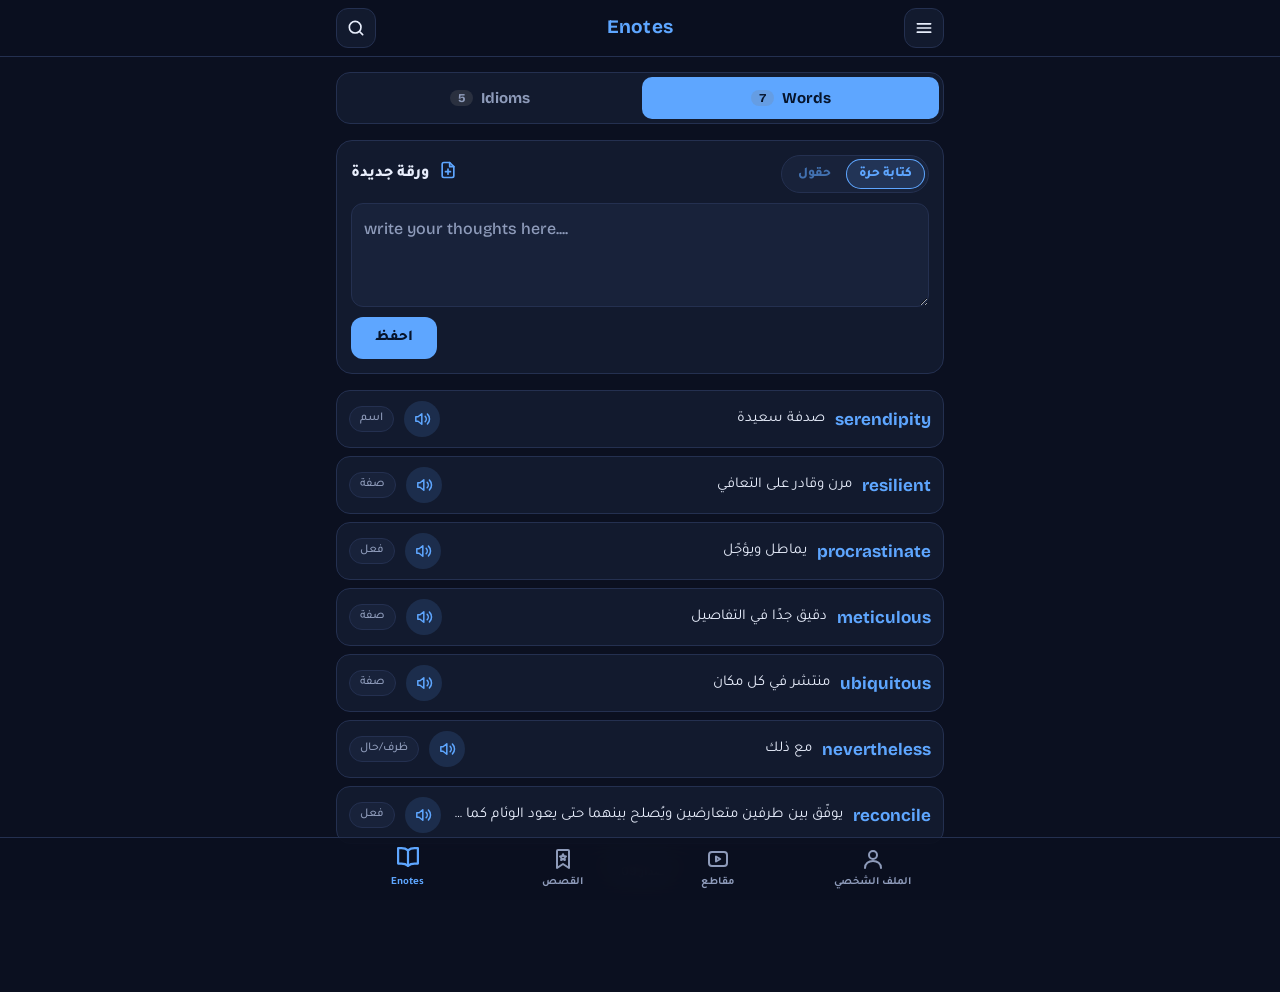
==== commit c0aac1cc: "Rename index-32.html to index.html" ====
--- a/index.html
+++ b/index.html
@@ -12,7 +12,7 @@
 <link rel="icon" href="icon-192.png" sizes="192x192" type="image/png">
 <link rel="apple-touch-icon" href="apple-touch-icon.png">
 <style>:root{padding-top:env(safe-area-inset-top,0px);padding-bottom:env(safe-area-inset-bottom,0px)}body{margin:0}img{max-width:100%}[hidden]{display:none!important}</style>
-<meta name="app-build" content="f330eb1447c5">
+<meta name="app-build" content="a99c5ecb237b">
 <title>دفتر الكلمات اليومي</title>
 <link rel="stylesheet" href="https://fonts.googleapis.com/css2?family=Bricolage+Grotesque:wght@500;700;800&family=Tajawal:wght@400;500;700;800&family=Cairo:wght@400;500;700;800&family=Amiri:wght@400;700&display=swap">
 <style>
@@ -605,6 +605,70 @@
 .clplay audio{max-height:none;background:none}
 .clctl{display:flex;gap:8px;flex-wrap:wrap;margin-top:6px}.clctl .sbtn{height:34px;font-size:13px;padding-inline:10px}
 .clpro{padding:10px 12px;border-radius:12px;background:var(--surface-2);border:1px dashed var(--line);font-size:13px;color:var(--muted);line-height:1.8}
+
+.hico{width:20px;height:20px;vertical-align:-4px;margin-inline-end:8px;fill:none;stroke:var(--accent);stroke-width:2;stroke-linecap:round;stroke-linejoin:round}
+html.sheet-open,html.sheet-open body{overflow:hidden;overscroll-behavior:none}
+.sheet-body{overscroll-behavior:contain;-webkit-overflow-scrolling:touch}
+.scrim{touch-action:none}.sheet-head{touch-action:none}
+#splash{position:fixed;inset:0;z-index:9999;background:#0b1020;display:flex;flex-direction:column;align-items:center;justify-content:center;transition:opacity .5s ease}
+#splash.out{opacity:0;pointer-events:none}
+#splash .sp-i{width:104px;height:104px;border-radius:24px;box-shadow:0 10px 40px rgba(94,166,255,.25);animation:spIn .7s cubic-bezier(.2,.9,.3,1) both}
+#splash .sp-c{display:flex;flex-direction:column;align-items:center;justify-content:center;text-align:center}
+#splash .sp-t{margin-top:16px;width:100%;text-align:center;direction:ltr;padding-left:.02em;color:#e8edf8;font:800 22px/1 system-ui,sans-serif;letter-spacing:.02em;animation:spIn .8s .1s both}
+#splash .sp-b{position:absolute;bottom:calc(24px + env(safe-area-inset-bottom,0px));display:flex;align-items:center;gap:8px;color:#8b95b3;font:600 12px/1 system-ui,sans-serif;letter-spacing:.05em;direction:ltr}
+#splash .sp-b img{width:16px;height:16px;border-radius:4px}
+@keyframes spIn{from{opacity:0;transform:scale(.88)}to{opacity:1;transform:none}}
+#list{position:relative}.item{position:relative;z-index:1;touch-action:pan-y}
+.vhint{position:absolute;left:0;right:0;z-index:0;border-radius:14px;background:var(--accent-soft);border:1px solid var(--accent);display:flex;align-items:center;justify-content:flex-start;gap:10px;padding-inline:20px;color:var(--accent);font-weight:800;font-size:14px;direction:ltr;transition:background .15s,color .15s}
+.vhint svg{width:22px;height:22px;fill:none;stroke:currentColor;stroke-width:2;stroke-linecap:round;stroke-linejoin:round}
+.vhint.go{background:var(--accent);color:var(--accent-ink)}
+.vrow{display:flex;align-items:center;gap:10px;padding:12px;border-radius:14px;background:var(--surface);border:1px solid var(--line)}
+.vrow .vw{flex:1;min-width:0}.vrow .vw b{display:block;font:800 17px var(--font-en);color:var(--accent);direction:ltr;text-align:start}.vrow .vw span{display:block;color:var(--muted);font-size:14px;overflow:hidden;text-overflow:ellipsis;white-space:nowrap}
+.qk{font-size:11px;font-weight:800;color:var(--accent);background:var(--accent-soft);border-radius:8px;padding:2px 8px;margin-inline-start:8px;vertical-align:middle;font-family:var(--font-ui)}
+.styp{display:flex;gap:8px}.styp .ne-in{flex:1;direction:ltr;text-align:left}
+.stans{padding:10px 12px;border-radius:12px;font-weight:700;direction:ltr;text-align:start;border:1px solid var(--line);background:var(--surface-2)}
+.stans.ok{border-color:var(--good,#22c55e);color:var(--good,#22c55e)}.stans.bad{border-color:var(--bad);color:var(--bad)}
+.stans small{display:block;color:var(--muted);font-weight:600;margin-top:2px}
+.ordp{display:flex;flex-wrap:wrap;gap:6px;min-height:46px;padding:8px;border:1px dashed var(--line);border-radius:12px;direction:ltr;align-items:center}
+.ordp .tk{height:34px;padding-inline:12px;border-radius:10px;background:var(--surface);border:1px solid var(--line);font:600 15px var(--font-en)}
+.ordp.pk .tk{background:var(--accent-soft);border-color:var(--accent)}
+.ordp .ph{color:var(--muted);font-size:13px}
+
+.clring{position:relative;width:156px;height:156px}.clring svg{width:100%;height:100%;transform:rotate(-90deg)}
+.clring circle{fill:none;stroke-width:9}.clring .rb{stroke:var(--surface-2)}.clring .ra{stroke-linecap:round;transition:stroke-dashoffset .5s ease,stroke .5s ease}
+.clring b{position:absolute;inset:0;display:grid;place-items:center;font:800 30px var(--font-en);direction:ltr}
+
+.crwrap{display:flex;justify-content:center}
+.crv{position:relative;width:min(300px,100%);aspect-ratio:1;border-radius:18px;overflow:hidden;background:#000;touch-action:none}
+.crv canvas{width:100%;height:100%;display:block;touch-action:none;cursor:grab}
+.crm{position:absolute;inset:0;pointer-events:none;border-radius:50%;margin:6%;box-shadow:0 0 0 999px rgba(0,0,0,.58);border:2px solid #fff}
+.crz{display:flex;align-items:center;gap:10px;font-size:12px;color:var(--muted)}.crz input{flex:1;accent-color:var(--accent)}
+
+.streak .fire{position:relative;font-size:0;width:58px;height:70px;flex:none;display:grid;place-items:center;filter:drop-shadow(0 4px 12px rgba(255,120,30,.55))}
+.streak .fire .flm{width:100%;height:100%;overflow:visible}
+.streak .fire .f1{transform-origin:50% 100%;animation:flmA 1.6s ease-in-out infinite}
+.streak .fire .f2{transform-origin:50% 100%;animation:flmB 1.1s ease-in-out infinite}
+.streak .fire .fb,.streak .fire .fb2{transform-box:fill-box;transform-origin:50% 100%;animation:flmB 1.3s ease-in-out infinite}
+.streak.t1 .fire{width:46px;height:56px}.streak.t3 .fire,.streak.t4 .fire,.streak.t5 .fire{width:68px;height:80px}
+.streak.t4 .fire{filter:drop-shadow(0 4px 14px rgba(70,160,255,.6))}
+.streak.t5 .fire{filter:drop-shadow(0 4px 16px rgba(255,200,40,.85)) saturate(1.3)}
+.streak .fire.off{filter:grayscale(1) opacity(.45)}.streak .fire.off .f1,.streak .fire.off .f2{animation:none}
+@keyframes flmA{0%,100%{transform:scale(1,1) skewX(0)}30%{transform:scale(1.04,1.08) skewX(-2deg)}65%{transform:scale(.97,1.03) skewX(2deg)}}
+@keyframes flmB{0%,100%{transform:scale(1,1)}40%{transform:scale(1.08,1.14)}70%{transform:scale(.94,.98)}}
+.streak .fire .spk{position:absolute;left:50%;top:45%;width:6px;height:6px;border-radius:50%;background:radial-gradient(circle,#fff6c2,#ff9a1f);pointer-events:none;animation:spkUp .8s ease-out both}
+@keyframes spkUp{0%{transform:translate(-50%,0) scale(1);opacity:1}100%{transform:translate(calc(-50% + var(--dx)),var(--dy)) scale(.2);opacity:0}}
+.sweek{background:var(--surface);border:1px solid var(--line);border-radius:16px;padding:12px;margin-top:10px}
+.swk{display:flex;justify-content:space-between;align-items:center;font-size:13px;color:var(--muted);font-weight:700;margin-bottom:10px}.swk b{color:#ff9a3c;font:800 14px var(--font-en)}
+.sdays{display:grid;grid-template-columns:repeat(7,1fr);gap:6px}
+.sd{display:flex;flex-direction:column;align-items:center;gap:6px;padding:8px 0 6px;border-radius:12px;background:var(--surface-2);border:1px solid var(--line)}
+.sd small{font-size:10.5px;font-weight:700;color:var(--muted)}
+.sd i{width:30px;height:30px;border-radius:50%;display:grid;place-items:center;background:var(--bg);border:1px solid var(--line)}
+.sd i svg{width:16px;height:20px}.sd i .dot{width:6px;height:6px;border-radius:50%;background:var(--muted)}
+.sd b{font:800 13px var(--font-en);color:var(--fg)}
+.sd.on{background:linear-gradient(180deg,rgba(255,138,43,.22),rgba(255,138,43,.07));border-color:rgba(255,138,43,.55)}
+.sd.on i{background:linear-gradient(180deg,#ff9a3c,#ff5a1f);border:0;box-shadow:0 2px 10px rgba(255,120,30,.45)}
+.sd.today{outline:2px solid var(--accent);outline-offset:1px}
+.swb{height:5px;border-radius:5px;background:var(--surface-2);margin-top:10px;overflow:hidden}.swb i{display:block;height:100%;background:linear-gradient(90deg,#ff5a1f,#ffb02e);border-radius:5px;transition:width .5s}
 .ftree{margin:0;padding:0;list-style:none}
 .ftree ul{list-style:none;margin:2px 0 0;padding-inline-start:18px;border-inline-start:2px solid var(--line)}
 .ftree li{padding:3px 0 3px 0;position:relative}
@@ -681,6 +745,7 @@
 
 </head>
 <body>
+<div id="splash" aria-hidden="true"><div class="sp-c"><img class="sp-i" src="[data-uri]" alt=""><div class="sp-t">Enotes</div></div><div class="sp-b"><img src="[data-uri]" alt=""><span>Power By Hassan Ali</span></div></div>
 <div id="app" dir="rtl">
   <header class="bar" id="bar">
     <div class="bar-in" dir="ltr">
@@ -698,6 +763,7 @@
           <button class="mitem" role="menuitem" data-sheet="map"><span class="e"><svg viewBox="0 0 24 24" aria-hidden="true"><circle cx="6" cy="7" r="2.5"/><circle cx="18" cy="6" r="2.5"/><circle cx="12" cy="18" r="2.5"/><path d="M8.2 8.3l2.6 7.4M15.8 8l-2.7 7.8M8.5 7h7"/></svg></span>خريطة الكلمات</button>
           <button class="mitem" role="menuitem" data-sheet="review"><span class="e"><svg viewBox="0 0 24 24" aria-hidden="true"><rect x="3" y="7" width="15" height="12" rx="2"/><path d="M7 7V5a2 2 0 012-2h10a2 2 0 012 2v10a2 2 0 01-2 2h-1"/></svg></span>الاختبارات</button>
           <button class="mitem" role="menuitem" data-sheet="smart"><span class="e"><svg viewBox="0 0 24 24" aria-hidden="true"><circle cx="12" cy="13.5" r="7.5"/><path d="M12 9.5v4l2.6 1.6M9.5 3h5"/></svg></span>المراجعة الذكية<span class="mbadge" id="smBadge" hidden>0</span></button>
+          <button class="mitem" role="menuitem" data-sheet="vault"><span class="e"><svg viewBox="0 0 24 24" aria-hidden="true"><path d="M3 6h18v4H3z"/><path d="M5 10v9h14v-9M10 14h4"/></svg></span>مستودع الكلمات</button>
           <button class="mitem" role="menuitem" data-sheet="trash"><span class="e"><svg viewBox="0 0 24 24" aria-hidden="true"><path d="M4 7h16M10 11v6M14 11v6M6 7l1 13h10l1-13M9 7V4h6v3"/></svg></span>سلة المحذوفات</button>
           <button class="mitem" role="menuitem" data-sheet="backup"><span class="e"><svg viewBox="0 0 24 24" aria-hidden="true"><path d="M12 4v10m0 0l-4-4m4 4l4-4M5 18v2h14v-2"/></svg></span>النسخ الاحتياطي</button>
           <button class="mitem" id="btnInstall" role="menuitem" hidden><span class="e"><svg viewBox="0 0 24 24" aria-hidden="true"><rect x="7" y="3" width="10" height="18" rx="2"/><path d="M12 8v6m0 0l-2-2m2 2l2-2"/></svg></span>تثبيت التطبيق</button>
@@ -718,7 +784,7 @@
           <button type="button" id="pt-free" role="tab" aria-selected="true" data-p="free"><span>كتابة حرة</span></button>
           <button type="button" id="pt-form" role="tab" aria-selected="false" data-p="form"><span>حقول</span></button>
         </div>
-        <h2>📝 ورقة جديدة</h2>
+        <h2><svg class="hico" viewBox="0 0 24 24" aria-hidden="true"><path d="M14 3H7a2 2 0 00-2 2v14a2 2 0 002 2h10a2 2 0 002-2V8z"/><path d="M14 3v5h5M12 11v6M9 14h6"/></svg>ورقة جديدة</h2>
       </div>
       <div id="pFree">
       <textarea id="note" dir="auto" placeholder="write your thoughts here...."></textarea>
@@ -743,14 +809,14 @@
     </section>
 
     <ul id="list"></ul>
-    <div class="ver" id="ver">إصدار 0.06</div>
+    <div class="ver" id="ver">إصدار 0.09</div>
   </main>
   <main class="wrap" id="pgProfile" hidden></main>
 
   <nav class="tabbar" id="tabbar" dir="ltr" aria-label="التنقل الرئيسي">
     <div class="tb-in">
       <button class="tb" id="tbNotes" data-page="notes" aria-current="page"><svg viewBox="0 0 24 24" aria-hidden="true"><path d="M12 6c-1.5-1.3-3.7-2-6-2H3v14h3c2.3 0 4.5.7 6 2 1.5-1.3 3.7-2 6-2h3V4h-3c-2.3 0-4.5.7-6 2z"/><path d="M12 6v14"/></svg><span>Enotes</span></button>
-      <button class="tb" id="tbMid" aria-label="القصص"><svg viewBox="0 0 24 24" aria-hidden="true"><path d="M5 4.5A1.5 1.5 0 016.5 3H18v15H6.5A1.5 1.5 0 005 19.5z"/><path d="M5 19.5A1.5 1.5 0 006.5 21H18v-3"/><path d="M9 8h5M9 11.5h3"/></svg><span>القصص</span></button>
+      <button class="tb" id="tbMid" aria-label="القصص"><svg viewBox="0 0 24 24" aria-hidden="true"><path d="M7 3h10a1 1 0 011 1v17l-6-4-6 4V4a1 1 0 011-1z"/><path d="M12 7.2l.9 1.9 2.1.3-1.5 1.5.4 2.1-1.9-1-1.9 1 .4-2.1L9 9.4l2.1-.3z"/></svg><span>القصص</span></button>
       <button class="tb" id="tbClip" aria-label="مقاطع"><svg viewBox="0 0 24 24" aria-hidden="true"><rect x="3" y="5" width="18" height="14" rx="3"/><path d="M10 9.5v5l4.2-2.5z"/></svg><span>مقاطع</span></button>
       <button class="tb" id="tbProfile" data-page="profile"><svg viewBox="0 0 24 24" aria-hidden="true"><circle cx="12" cy="8" r="4"/><path d="M4 21c0-4.4 3.6-7 8-7s8 2.6 8 7"/></svg><span>الملف الشخصي</span></button>
     </div>
@@ -779,6 +845,9 @@
   get:function(k,d){try{var v=localStorage.getItem(k);if(v!==null)return JSON.parse(v)}catch(e){}return (k in mem)?mem[k]:d},
   set:function(k,v){mem[k]=v;try{localStorage.setItem(k,JSON.stringify(v))}catch(e){}}
 };
+var VAULT=store.get('wb.vault',{})||{};if(typeof VAULT!=='object'||Array.isArray(VAULT))VAULT={};
+var EXAMS=+store.get('wb.exams',0)||0;
+var PRO=!!store.get('wb.pro',false);
 var DAY=86400000;
 var MOON='<svg viewBox="0 0 24 24" aria-hidden="true"><path d="M21 12.8A9 9 0 1111.2 3a7 7 0 009.8 9.8z"/></svg>';
 var SUN='<svg viewBox="0 0 24 24" aria-hidden="true"><circle cx="12" cy="12" r="4"/><path d="M12 2v2M12 20v2M4.9 4.9l1.4 1.4M17.7 17.7l1.4 1.4M2 12h2M20 12h2M4.9 19.1l1.4-1.4M17.7 6.3l1.4-1.4"/></svg>';
@@ -1100,9 +1169,9 @@
 }
 function render(){
   var type=tab==='words'?'word':'idiom';
-  var nw=items.filter(function(i){return i.type==='word'}).length;
-  $('#nWords').textContent=nw;$('#nIdioms').textContent=items.length-nw;
-  var all=items.filter(function(i){return i.type===type}).sort(function(a,b){return b.ts-a.ts});
+  var vis=items.filter(function(i){return !VAULT[i.id]}),nw=vis.filter(function(i){return i.type==='word'}).length;
+  $('#nWords').textContent=nw;$('#nIdioms').textContent=vis.length-nw;
+  var all=items.filter(function(i){return i.type===type&&!VAULT[i.id]}).sort(function(a,b){return b.ts-a.ts});
   var shown=query?all.filter(function(i){return norm(i.en+' '+i.ar+' '+i.cat+' '+i.notes+' '+(i.ph||'')).indexOf(query)>-1}):all;
   var list=$('#list');
   if(!shown.length){
@@ -1338,7 +1407,7 @@
       '<button class="auopt" data-act="aurec"><span class="aui"><svg viewBox="0 0 24 24" aria-hidden="true"><rect x="9" y="3" width="6" height="11" rx="3"/><path d="M5 11a7 7 0 0014 0M12 18v3"/></svg></span><b>سجّل صوتك</b><small>انطق الكلمة أو جملة فيها</small></button>'+
       '<label class="auopt" for="auFile"><span class="aui"><svg viewBox="0 0 24 24" aria-hidden="true"><path d="M4 7a2 2 0 012-2h4l2 2h6a2 2 0 012 2v8a2 2 0 01-2 2H6a2 2 0 01-2-2z"/></svg></span><b>اختر ملف صوت</b><small>من الملفات فقط</small></label>'+
       '<input id="auFile" type="file" accept=".mp3,.m4a,.wav,.ogg,.oga,.aac,.flac,.opus,.webm" hidden></div>'+
-      '<div class="autips"><b>طريقة الإضافة</b><ol><li>اضغط «سجّل صوتك» وسمح للمتصفح باستخدام المايك.</li><li>تكلّم وشاهد الموجات تتحرك، وأوقف التسجيل بأي وقت.</li><li>استمع للمسودة ثم اضغط «حفظ الصوت».</li></ol>'+
+      '<div class="autips"><b>طريقة الإضافة</b><ol><li>اضغط «سجّل صوتك» واسمح للمتصفح باستخدام الميكروفون.</li><li>تكلّم وشاهد الموجات تتحرك، وأوقف التسجيل بأي وقت.</li><li>استمع للمسودة ثم اضغط «حفظ الصوت».</li></ol>'+
       '<div class="exnote">الملفات المدعومة: mp3 و m4a و wav و ogg و webm، بحجم أقصاه 8 MB. الصوت يُحفظ على هذا الجهاز فقط، ولا يدخل في المزامنة والنسخ الاحتياطي.</div></div>';
   }
   return h;
@@ -1448,7 +1517,7 @@
       if(s>=AU.max)auRecStop(false);
     },200);
   }).catch(function(err){
-    toast(err&&err.name==='NotAllowedError'?'ما أعطيت صلاحية المايك. فعّلها من إعدادات المتصفح.':'تعذّر الوصول للمايك.');
+    toast(err&&err.name==='NotAllowedError'?'لم تمنح صلاحية الميكروفون. فعّلها من إعدادات المتصفح.':'تعذّر الوصول إلى الميكروفون.');
   });
 }
 function auRecStop(cancel,silent){
@@ -1480,7 +1549,7 @@
 function allStories(){return STORIES.concat(US)}
 var reads=store.get('wb.read',{})||{};
 var stdict=store.get('wb.stdict',{})||{};
-var ST={lv:null,open:null,ans:{},tr:{},all:false,pop:null},KM={};
+var ST={lv:null,open:null,ans:{},tr:{},ord:{},all:false,pop:null},KM={};
 function nz(w){
   w=String(w||'').toLowerCase().replace(/[^a-z]/g,'');
   if(w.length>4&&/ing$/.test(w))w=w.slice(0,-3);
@@ -1524,7 +1593,7 @@
   var cards=list.map(function(x){
     var r=reads[x.id],pc=stPct(x),mins=Math.max(1,Math.round(stWc(x)/110));
     return '<button type="button" class="stcard" data-act="stopen" data-id="'+x.id+'">'+
-      '<div class="sth"><b dir="ltr" data-nt>'+esc(x.t)+'</b>'+(r?'<span class="stk ok">✓ قرأتها '+r.score+'/'+x.q.length+'</span>':(x.id===sugId?'<span class="stk">مقترحة لك</span>':''))+'</div>'+
+      '<div class="sth"><b dir="ltr" data-nt>'+esc(x.t)+'</b>'+(r?'<span class="stk ok">✓ قرأتها '+r.score+'/'+(r.tot||x.q0||x.q.length)+'</span>':(x.id===sugId?'<span class="stk">مقترحة لك</span>':''))+'</div>'+
       '<div class="sta" data-nt>'+esc(x.ta)+'</div>'+
       '<div class="stm"><span>'+stWc(x)+' كلمة</span><span>~'+mins+' دقيقة</span><span>تعرف '+pc+'% من كلماتها</span></div>'+
       '<div class="stbar"><i style="width:'+pc+'%"></i></div></button>';
@@ -1532,9 +1601,9 @@
   if(ST.lv===3){
     var mine=list.map(function(x){
       var r=reads[x.id],pc=stPct(x);
-      return '<div class="stwrap"><button type="button" class="stcard" data-act="stopen" data-id="'+x.id+'"><div class="sth"><b dir="ltr" data-nt>'+esc(x.t)+'</b>'+(r?'<span class="stk ok">✓ قرأتها '+r.score+'/'+x.q.length+'</span>':'')+'</div>'+(x.ta?'<div class="sta" data-nt>'+esc(x.ta)+'</div>':'')+'<div class="stm"><span>'+stWc(x)+' كلمة</span><span>تعرف '+pc+'% من كلماتها</span><span>'+fmtDate(x.at)+'</span></div><div class="stbar"><i style="width:'+pc+'%"></i></div></button><button type="button" class="stdel" data-act="usdel" data-id="'+x.id+'" aria-label="حذف القصة"><svg viewBox="0 0 24 24" aria-hidden="true"><path d="M4 7h16M10 11v6M14 11v6M6 7l1 13h10l1-13M9 7V4h6v3" fill="none" stroke="currentColor" stroke-width="2" stroke-linecap="round" stroke-linejoin="round"/></svg></button></div>';
+      return '<div class="stwrap"><button type="button" class="stcard" data-act="stopen" data-id="'+x.id+'"><div class="sth"><b dir="ltr" data-nt>'+esc(x.t)+'</b>'+(r?'<span class="stk ok">✓ قرأتها '+r.score+'/'+(r.tot||x.q0||x.q.length)+'</span>':'')+'</div>'+(x.ta?'<div class="sta" data-nt>'+esc(x.ta)+'</div>':'')+'<div class="stm"><span>'+stWc(x)+' كلمة</span><span>تعرف '+pc+'% من كلماتها</span><span>'+fmtDate(x.at)+'</span></div><div class="stbar"><i style="width:'+pc+'%"></i></div></button><button type="button" class="stdel" data-act="usdel" data-id="'+x.id+'" aria-label="حذف القصة"><svg viewBox="0 0 24 24" aria-hidden="true"><path d="M4 7h16M10 11v6M14 11v6M6 7l1 13h10l1-13M9 7V4h6v3" fill="none" stroke="currentColor" stroke-width="2" stroke-linecap="round" stroke-linejoin="round"/></svg></button></div>';
     }).join('');
-    return tabs+'<button type="button" class="stadd" data-act="stadd"><span class="aui"><svg viewBox="0 0 24 24" aria-hidden="true"><path d="M12 5v14M5 12h14" fill="none" stroke="currentColor" stroke-width="2.4" stroke-linecap="round"/></svg></span><span><b>أضف قصة من عندك</b><small>من ملف أو صورة أو نص تلصقه. يحتاج إنترنت.</small></span></button>'+(mine||'<div class="empty">ما أضفت أي قصة بعد. القصص اللي تضيفها تظهر هنا، وتُترجم وتُبنى لها أسئلة مثل القصص الجاهزة.</div>');
+    return tabs+'<button type="button" class="stadd" data-act="stadd"><span class="aui"><svg viewBox="0 0 24 24" aria-hidden="true"><path d="M12 5v14M5 12h14" fill="none" stroke="currentColor" stroke-width="2.4" stroke-linecap="round"/></svg></span><span><b>أضف قصة من اختيارك</b><small>من ملف أو صورة أو نص تلصقه. يتطلب اتصالًا بالإنترنت.</small></span></button>'+(mine||'<div class="empty">لم تضف أي قصة بعد. القصص التي تضيفها تظهر هنا، وتُترجم وتُبنى لها أسئلة مثل القصص الجاهزة.</div>');
   }
   return tabs+'<div class="exnote">اضغط أي كلمة داخل القصة لتعرف معناها وتضيفها لدفترك. أنجزت '+done+' من '+list.length+' في هذا المستوى.</div>'+cards;
 }
@@ -1547,16 +1616,10 @@
       '<div class="spb"><button type="button" class="pbtn" data-act="trp" data-i="'+i+'">'+(sh?'إخفاء الترجمة':'ترجمة')+'</button><button type="button" class="pbtn" data-act="stlisten" data-i="'+i+'">'+SPK+' استماع</button></div></div>';
   }).join('');
   var chips='<div class="sec-t">كلمات القصة</div><div class="stchips">'+Object.keys(S.gl).map(function(k){return '<button type="button" class="pbtn" data-act="sword" data-w="'+esc(k)+'" data-nt>'+esc(k)+'</button>'}).join('')+'</div>';
-  var A=ST.ans[S.id]||[],qs=(S.q.length?'<div class="sec-t">أسئلة الفهم</div>':'')+S.q.map(function(q,qi){
-    var pk=A[qi];
-    return '<div class="stq"><div class="stqt" dir="ltr" data-nt>'+(qi+1)+'. '+esc(q[0])+'</div><div class="opts">'+q[1].map(function(o,oi){
-      var c='opt';if(pk!==undefined){if(oi===q[2])c+=' right';else if(oi===pk)c+=' wrong'}
-      return '<button type="button" class="'+c+'" dir="auto" data-act="stq" data-q="'+qi+'" data-o="'+oi+'"'+(pk!==undefined?' disabled':'')+'>'+esc(o)+'</button>';
-    }).join('')+'</div></div>';
-  }).join('');
+  var A=ST.ans[S.id]||[],qs=(S.q.length?'<div class="sec-t">أسئلة الفهم ('+S.q.length+')</div>':'')+S.q.map(function(q,qi){return stQHTML(S,q,qi,A)}).join('');
   var fin='';
-  if(S.q.length&&A.filter(function(x){return x!==undefined}).length===S.q.length){
-    var sc=S.q.filter(function(q,qi){return A[qi]===q[2]}).length;
+  if(S.q.length&&S.q.every(function(q,qi){return A[qi]!==undefined})){
+    var sc=S.q.filter(function(q,qi){return stOk(q,A[qi])}).length;
     fin='<div class="result"><b dir="ltr">'+sc+' / '+S.q.length+'</b><div>'+(sc===S.q.length?'ممتاز! فهمت القصة كاملة.':'أحسنت. أعد قراءة القصة لتتقنها أكثر.')+'</div></div><button class="btn-main" data-act="stnext">القصة التالية</button>';
   }
   return '<div class="stnav"><button type="button" class="pbtn" data-act="stback">‹ القصص</button><button type="button" class="pbtn" data-act="trall">'+(shownAll?'إخفاء كل الترجمة':'إظهار كل الترجمة')+'</button><button type="button" class="pbtn" data-act="stlisten" data-i="all">'+SPK+' استمع للقصة</button></div>'+
@@ -1616,13 +1679,13 @@
   var y=sbody.scrollTop;stBuildKM();renderSheet();sbody.scrollTop=y;
 }
 function stKeep(){var y=sbody.scrollTop;renderSheet();sbody.scrollTop=y}
-function stAnswer(qi,oi){
+function stAnswer(qi,val){
   var S=stById(ST.open);if(!S)return;
   var A=ST.ans[S.id]=ST.ans[S.id]||[];if(A[qi]!==undefined)return;
-  A[qi]=oi;var ok=oi===S.q[qi][2];chime(ok?'good':'bad');
+  A[qi]=val;var ok=stOk(S.q[qi],val);chime(ok?'good':'bad');
   if(S.q.every(function(q,i){return A[i]!==undefined})){
-    var sc=S.q.filter(function(q,i){return A[i]===q[2]}).length;
-    reads[S.id]={ts:Date.now(),score:sc};store.set('wb.read',reads);bump();
+    var sc=S.q.filter(function(q,i){return stOk(q,A[i])}).length;
+    reads[S.id]={ts:Date.now(),score:sc,tot:S.q.length};store.set('wb.read',reads);bump();
   }
   stKeep();
 }
@@ -1761,7 +1824,7 @@
     '<input id="stFile" type="file" accept=".txt,.md,.pdf,text/plain,application/pdf" hidden><input id="stImg" type="file" accept="image/*" multiple hidden>'+
     '<button type="button" class="sbtn" data-act="stpaste" style="align-self:flex-start">الصق نصًا بدلًا من ذلك</button>'+
     (A.err?'<div class="exnote" style="color:var(--bad)">'+esc(A.err)+'</div>':'')+
-    '<div class="autips"><b>كيف تشتغل؟</b><ol><li>اختر ملف أو صورة (تقدر تختار عدة صور لصفحات متتالية).</li><li>تُقرأ الكلمات من الصورة على جهازك (يحتاج تحميل محرك القراءة مرة وحدة).</li><li>تراجع النص وتصحح أي خطأ، ثم تضغط «ابنِ القصة».</li><li>تُترجم الفقرات وتُبنى أسئلة وتظهر القصة بقائمة «قصصي».</li></ol>'+
+    '<div class="autips"><b>كيف تشتغل؟</b><ol><li>اختر ملفًا أو صورة (يمكنك اختيار عدة صور لصفحات متتالية).</li><li>تُقرأ الكلمات من الصورة على جهازك (يحتاج تحميل محرك القراءة مرة واحدة).</li><li>تراجع النص وتصحح أي خطأ، ثم تضغط «ابنِ القصة».</li><li>تُترجم الفقرات وتُبنى أسئلة وتظهر القصة بقائمة «قصصي».</li></ol>'+
     '<div class="exnote">الترجمة تمر عبر خدمات مجانية على الإنترنت، فلا تضف نصوصًا خاصة. لا تُحفظ الصور، فقط النص المستخرج على هذا الجهاز.</div></div>';
 }
 function stStartRead(kind,files){
@@ -1773,7 +1836,7 @@
     if(ST.add!==A||A.cancel)return;
     t=stClean(t);
     var lat=(t.match(/[A-Za-z]/g)||[]).length;
-    if(t.length<20||lat<t.length*.4){ST.add={step:'src',err:'ما لقيت نصًا إنجليزيًا واضحًا. جرّب صورة أوضح أو الصق النص يدويًا.'};renderSheet();return}
+    if(t.length<20||lat<t.length*.4){ST.add={step:'src',err:'لم أجد نصًا إنجليزيًا واضحًا. جرّب صورة أوضح أو الصق النص يدويًا.'};renderSheet();return}
     var first=t.split(/\n/)[0].split(/\s+/).slice(0,6).join(' ');
     ST.add={step:'review',text:t,title:first.length<48?first.replace(/[.,;:]+$/,''):''};renderSheet();
   }).catch(function(){
@@ -1845,7 +1908,7 @@
   }
   stProg('تجهيز الأسئلة...',96);
   var story={id:'us'+Date.now().toString(36),lv:3,t:title,ta:ta,ps:ps,gl:gl,q:stMakeQ(paras,gl),at:Date.now(),user:1};
-  US.unshift(story);store.set('wb.ustories',US);
+  stEnsureQ(story);US.unshift(story);store.set('wb.ustories',US);
   ST.add=null;ST.lv=3;ST.open=story.id;ST.pop=null;ST.all=false;
   renderSheet();sbody.scrollTop=0;
   toast(fails===ps.length?'حُفظت القصة بدون ترجمة. اضغط «ترجمة» لاحقًا مع الإنترنت.':'تمت إضافة القصة إلى قصصي');
@@ -1863,15 +1926,23 @@
   return ST.open?stReaderHTML():stListHTML();
 }
 
-var TITLES={clips:'🎬 مقاطع',name:'✏️ اسمك',stories:'📖 القصص',audio:'🎙️ صوت الكلمة',avatar:'صورة الملف',smart:'⏰ المراجعة الذكية',trash:'🗑️ سلة المحذوفات',wod:'🌟 كلمة اليوم',stats:'📊 الإحصائيات',map:'🗺️ خريطة الكلمات',review:'🧠 الاختبارات',backup:'💾 النسخ الاحتياطي',account:'👤 الحساب والمزامنة',quiz:'🧠 الاختبارات',accent:'🇬🇧 اللهجات والنطق'};
+var TITLES={clips:'مقاطع',name:'اسمك',vault:'مستودع الكلمات',stories:'القصص',audio:'صوت الكلمة',avatar:'صورة الملف',smart:'المراجعة الذكية',trash:'سلة المحذوفات',wod:'كلمة اليوم',stats:'الإحصائيات',map:'خريطة الكلمات',review:'الاختبارات',backup:'النسخ الاحتياطي',account:'الحساب والمزامنة',quiz:'الاختبارات',accent:'اللهجات والنطق'};
+function setSheetTitle(n){
+  var ic=null;
+  if(n==='stories')ic=$('#tbMid svg');else if(n==='clips')ic=$('#tbClip svg');else if(n==='avatar'||n==='name')ic=$('#tbProfile svg');
+  else if(n==='quiz')ic=$('.mitem[data-sheet="review"] svg');
+  else ic=$('.mitem[data-sheet="'+n+'"] svg');
+  $('#sheetTitle').innerHTML=(ic?'<svg class="hico" viewBox="0 0 24 24" aria-hidden="true">'+ic.innerHTML+'</svg>':'')+esc(TITLES[n]||'');
+}
 var sheetFresh=false;
 function openSheet(name){
-  current=name;sheetFresh=true;
+  current=name;sheetFresh=true;document.documentElement.classList.add('sheet-open');
   if(name==='review')fc=newFc();
   if(name==='smart')sr=null;
   if(name==='audio')auLoad();
   if(name==='clips'&&!CL.busy){CL.view='list';CL.pop=null;CL.err=''}
   if(name==='name')nmDraft=null;
+  if(name==='avatar')CR=null;
   if(name==='stories'){ST.open=null;ST.pop=null;if(ST.lv===null)ST.lv=stSug()}
   if(name==='quiz')startQuiz();
   renderSheet();
@@ -1881,28 +1952,35 @@
   sbody.scrollTop=0;
 }
 function closeSheet(){
+  document.documentElement.classList.remove('sheet-open');
   if(current==='audio')auShut();
   sheet.classList.remove('open');scrim.classList.remove('open');current=null;
   try{window.speechSynthesis&&window.speechSynthesis.cancel()}catch(e){}
   setTimeout(function(){if(!sheet.classList.contains('open')){sheet.hidden=true;scrim.hidden=true}},340);
 }
 $('#sheetClose').addEventListener('click',closeSheet);
+['scrim','sheet-head'].forEach(function(c){var el=c==='scrim'?scrim:document.querySelector('.sheet-head');if(el)el.addEventListener('touchmove',function(e){e.preventDefault()},{passive:false})});
 scrim.addEventListener('click',closeSheet);
 /* ---------- مقاطع: تفريغ صوت المقطع إلى نص على الجهاز ---------- */
 var CLIPS=store.get('wb.clips',[])||[];if(!Array.isArray(CLIPS))CLIPS=[];
-var CL={view:'list',id:null,link:'',model:'base',err:'',busy:null,hide:false,pop:null,media:null,loop:false,seg:-1,trBusy:false};
+var CL={view:'list',id:null,link:'',proAsk:false,model:'base',err:'',busy:null,hide:false,pop:null,media:null,loop:false,seg:-1,trBusy:false};
 var CL_MAX=240;
 var CL_MODELS=[['tiny','سريع','Xenova/whisper-tiny.en','40MB'],['base','دقيق','Xenova/whisper-base.en','80MB'],['small','أعلى دقة','Xenova/whisper-small.en','250MB']];
+var CL_ACC='.mp4,.mov,.m4v,.3gp,.webm,.mkv,.avi,.mp3,.m4a,.wav,.aac,.ogg,.opus,.flac';
 var LIB_TJS='https://cdn.jsdelivr.net/npm/@xenova/transformers@2.17.2';
 function clSave(){store.set('wb.clips',CLIPS)}
 function clById(id){return CLIPS.filter(function(x){return x.id===id})[0]}
 function clFmt(s){s=Math.max(0,Math.round(s||0));var m=Math.floor(s/60),r=s%60;return m+':'+(r<10?'0':'')+r}
 function clPlat(u){u=String(u||'').toLowerCase();if(/youtu\.?be/.test(u))return 'YouTube';if(/tiktok/.test(u))return 'TikTok';if(/instagram/.test(u))return 'Instagram';if(/facebook|fb\.watch/.test(u))return 'Facebook';if(/^https?:\/\//.test(u))return 'رابط';return ''}
 function clRender(){if(current==='clips')renderSheet()}
+function clRingCol(p){return 'hsl('+Math.round(Math.max(0,Math.min(100,p))*1.2)+',82%,54%)'}
 function clProg(msg,pct){
   if(!CL.busy)return;
   if(msg!=null)CL.busy.msg=msg;if(pct!=null)CL.busy.pct=Math.max(0,Math.min(100,pct));
-  var m=$('#clMsg'),b=$('#clBar');if(m)m.textContent=CL.busy.msg;if(b)b.style.width=CL.busy.pct+'%';
+  var m=$('#clMsg'),a=$('#clArc'),t=$('#clPct'),p=CL.busy.pct;
+  if(m)m.textContent=CL.busy.msg;
+  if(a){a.style.strokeDashoffset=String(326.73*(1-p/100));a.style.stroke=clRingCol(p)}
+  if(t)t.textContent=Math.round(p)+'%';
 }
 function clMerge(chunks,dur){
   var out=[],cur=null,last='';
@@ -1950,9 +2028,35 @@
   });
 }
 function clErr(m){CL.busy=null;CL.err=m;CL.view='add';clRender()}
+function clWorkerSrc(){
+  return "import {pipeline,env} from '"+LIB_TJS+"';\n"+
+  "env.allowLocalModels=false;var asr=null,mn=null;\n"+
+  "self.onmessage=async function(e){var d=e.data;try{\n"+
+  "if(!asr||mn!==d.model){asr=await pipeline('automatic-speech-recognition',d.model,{progress_callback:function(p){self.postMessage({t:'prog',p:{status:p.status,progress:p.progress}})}});mn=d.model}\n"+
+  "self.postMessage({t:'run'});\n"+
+  "var out=await asr(d.audio,{chunk_length_s:30,stride_length_s:5,return_timestamps:true});\n"+
+  "self.postMessage({t:'done',text:out.text,chunks:out.chunks});\n"+
+  "}catch(err){self.postMessage({t:'err',m:String(err&&err.message||err)})}};";
+}
+function clTranscribe(B,model,audio){
+  return new Promise(function(resolve,reject){
+    var w,ran=false;
+    try{w=new Worker(URL.createObjectURL(new Blob([clWorkerSrc()],{type:'text/javascript'})),{type:'module'})}catch(e){reject({stage:'load'});return}
+    B.worker=w;B.abort=function(){try{w.terminate()}catch(e){}reject({cancelled:1})};
+    w.onmessage=function(ev){
+      var m=ev.data||{};
+      if(m.t==='prog'){var p=m.p||{};if(p.status==='progress'&&p.progress!=null)clProg('تحميل النموذج '+Math.round(p.progress)+'%',12+p.progress*.42)}
+      else if(m.t==='run'){ran=true;clProg('جارٍ تفريغ الصوت... قد يأخذ دقيقة أو أكثر. يمكنك الإلغاء في أي وقت.',58);var pc=58;B.tick=setInterval(function(){pc=Math.min(95,pc+.6);clProg(null,pc)},700)}
+      else if(m.t==='done'){resolve(m)}
+      else if(m.t==='err'){reject({stage:ran?'run':'load',m:m.m})}
+    };
+    w.onerror=function(){reject({stage:ran?'run':'load'})};
+    w.postMessage({model:model,audio:audio},[audio.buffer]);
+  }).then(function(r){try{B.worker.terminate()}catch(e){}if(B.tick)clearInterval(B.tick);return r},function(e){try{B.worker&&B.worker.terminate()}catch(x){}if(B.tick)clearInterval(B.tick);throw e});
+}
 async function clRun(file){
   if(!file)return;
-  var B=CL.busy={msg:'جارٍ فحص المقطع...',pct:3,cancel:false,tick:null};CL.view='busy';CL.err='';CL.pop=null;clRender();
+  var B=CL.busy={msg:'جارٍ فحص المقطع...',pct:3,cancel:false,tick:null,worker:null,abort:null};CL.view='busy';CL.err='';CL.pop=null;clRender();
   var media;
   try{
     media=clMakeMedia(file);
@@ -1962,7 +2066,7 @@
       media.el.onerror=function(){clearTimeout(to);rej(new Error('meta'))};
     });
     if(B.cancel)return;
-    if(isFinite(dur)&&dur>CL_MAX+1){return clErr('مدة المقطع '+clFmt(dur)+' دقيقة. المسموح مجانًا حتى 4 دقائق. المقاطع الأطول ضمن خطة Pro (قيد التجهيز). قصّ المقطع ثم جرّب.')}
+    if(isFinite(dur)&&dur>CL_MAX+1)return clErr('مدة المقطع '+clFmt(dur)+' دقيقة. المسموح مجانًا حتى 4 دقائق. المقاطع الأطول ضمن خطة Pro (قيد التجهيز). قصّ المقطع ثم جرّب.');
     if(!isFinite(dur)&&file.size>60*1048576)return clErr('المقطع كبير. اختر مقطعًا أقصر (حتى 4 دقائق).');
     clProg('تجهيز الصوت...',8);
     var au;
@@ -1970,34 +2074,26 @@
     if(B.cancel)return;
     dur=au.dur;
     if(dur>CL_MAX+1)return clErr('مدة المقطع '+clFmt(dur)+' دقيقة. المسموح مجانًا حتى 4 دقائق. المقاطع الأطول ضمن خطة Pro (قيد التجهيز).');
+    if(CL.model==='small'&&!PRO)CL.model='base';
     var mi=CL_MODELS.filter(function(m){return m[0]===CL.model})[0]||CL_MODELS[1];
     clProg('تحميل محرك التفريغ (مرة واحدة، '+mi[3]+')...',12);
-    var T,asr;
-    try{
-      T=await import(LIB_TJS);T.env.allowLocalModels=false;
-      asr=await T.pipeline('automatic-speech-recognition',mi[2],{progress_callback:function(p){
-        if(p&&p.status==='progress'&&p.progress!=null)clProg('تحميل النموذج '+Math.round(p.progress)+'%',12+p.progress*.42);
-      }});
-    }catch(e){return clErr('تعذّر تحميل محرك التفريغ. تأكد من الإنترنت وجرّب مرة ثانية.')}
-    if(B.cancel)return;
-    clProg('جارٍ تفريغ الصوت... قد يأخذ دقيقة أو أكثر، لا تقفل هذه الشاشة.',58);
-    var pct=58;B.tick=setInterval(function(){pct=Math.min(95,pct+.6);clProg(null,pct)},700);
     var out;
-    try{out=await asr(au.data,{chunk_length_s:30,stride_length_s:5,return_timestamps:true})}
-    catch(e){clearInterval(B.tick);return clErr('تعذّر تفريغ الصوت على هذا الجهاز. جرّب الخيار «سريع» أو مقطعًا أقصر.')}
-    clearInterval(B.tick);
-    if(B.cancel)return;
+    try{out=await clTranscribe(B,mi[2],au.data)}
+    catch(e){
+      if(e&&e.cancelled)return;
+      return clErr(e&&e.stage==='run'?'تعذّر تفريغ الصوت على هذا الجهاز. جرّب الخيار «سريع» أو مقطعًا أقصر.':'تعذّر تحميل محرك التفريغ. تأكد من الإنترنت وجرّب مرة ثانية.');
+    }
+    if(B.cancel||CL.busy!==B)return;
     var chunks=out&&out.chunks&&out.chunks.length?out.chunks:[{timestamp:[0,dur],text:out&&out.text}];
     var segs=clMerge(chunks,dur);
-    if(!segs.length)return clErr('ما لقيت كلامًا إنجليزيًا واضحًا في المقطع.');
-    var plat=clPlat(CL.link),nm=String(file.name||'').replace(/\.[a-z0-9]+$/i,'').replace(/[_\-]+/g,' ').trim();
-    var c={id:'cl'+Date.now().toString(36),t:(nm&&nm.length<60?nm:(plat?'مقطع '+plat:'مقطع'))+'',src:/^https?:\/\//i.test(CL.link)?CL.link.trim():'',dur:Math.round(dur),at:Date.now(),segs:segs};
+    if(!segs.length)return clErr('لم أجد كلامًا إنجليزيًا واضحًا في المقطع.');
+    var nm=String(file.name||'').replace(/\.[a-z0-9]+$/i,'').replace(/[_\-]+/g,' ').trim();
+    var c={id:'cl'+Date.now().toString(36),t:(nm&&nm.length<60?nm:'مقطع'),src:'',dur:Math.round(dur),at:Date.now(),segs:segs};
     CLIPS.unshift(c);clSave();bump();
     CL.busy=null;CL.id=c.id;CL.view='read';CL.media=Object.assign({id:c.id},media);CL.shown=-1;CL.seg=-1;
     clRender();sbody.scrollTop=0;chime('good');toast('تم تفريغ المقطع');
     clTranslateAll(c);
   }catch(e){
-    if(B.tick)clearInterval(B.tick);
     if(!CL.busy||CL.busy!==B)return;
     clErr('تعذّرت قراءة المقطع. جرّب ملفًا بصيغة MP4 أو M4A أو MP3.');
   }
@@ -2059,7 +2155,7 @@
   return stPickWords(c.segs.map(function(x){return x[2]})).filter(function(w){return !KM[nz(w)]}).slice(0,12);
 }
 async function clAddAll(c){
-  var ws=clNewWords(c);if(!ws.length){toast('كل كلماتها المهمة موجودة بدفترك');return}
+  var ws=clNewWords(c);if(!ws.length){toast('جميع كلماتها المهمة موجودة في دفترك');return}
   if(navigator.onLine===false&&!ws.some(function(w){return stdict[nz(w)]})){toast('يحتاج إنترنت لجلب المعاني');return}
   var n=0;toast('جارٍ جلب المعاني...');
   for(var i=0;i<ws.length;i++){
@@ -2075,25 +2171,25 @@
 function clAfter(){
   if(CL.view==='read'&&CL.media&&CL.media.id===CL.id){var ph=$('#clPlayer');if(ph)ph.appendChild(CL.media.el)}
 }
+function clHash(x){var h1=0xdeadbeef,h2=0x41c6ce57;for(var i=0,ch;i<x.length;i++){ch=x.charCodeAt(i);h1=Math.imul(h1^ch,2654435761);h2=Math.imul(h2^ch,1597334677)}h1=Math.imul(h1^(h1>>>16),2246822507)^Math.imul(h2^(h2>>>13),3266489909);h2=Math.imul(h2^(h2>>>16),2246822507)^Math.imul(h1^(h1>>>13),3266489909);return (4294967296*(2097151&h2)+(h1>>>0)).toString(36)}
+var CL_CODE='1roqt7928o3';
+var LOCK='<svg viewBox="0 0 24 24" aria-hidden="true" style="width:14px;height:14px;fill:none;stroke:currentColor;stroke-width:2.2;stroke-linecap:round;stroke-linejoin:round"><rect x="5" y="11" width="14" height="9" rx="2"/><path d="M8 11V8a4 4 0 018 0v3"/></svg>';
 function clipsView(){
   var v=CL.view;
   if(v==='busy'){
-    var B=CL.busy||{msg:'',pct:0};
+    var B=CL.busy||{msg:'',pct:0},pc=B.pct||0;
     return '<div class="stnav"><button type="button" class="pbtn" data-act="clcancel">إلغاء</button></div>'+
-      '<div class="stbusy"><div class="stspin"></div><div id="clMsg" class="swm">'+esc(B.msg||'')+'</div><div class="stpb"><i id="clBar" style="width:'+(B.pct||0)+'%"></i></div><div class="exnote">يتم التفريغ على جهازك. لا يُرفع المقطع إلى أي مكان.</div></div>';
+      '<div class="stbusy"><div class="clring"><svg viewBox="0 0 120 120" aria-hidden="true"><circle class="rb" cx="60" cy="60" r="52"/><circle id="clArc" class="ra" cx="60" cy="60" r="52" stroke-dasharray="326.73" style="stroke-dashoffset:'+(326.73*(1-pc/100))+';stroke:'+clRingCol(pc)+'"/></svg><b id="clPct">'+Math.round(pc)+'%</b></div><div id="clMsg" class="swm">'+esc(B.msg||'')+'</div><div class="exnote">يتم التفريغ على جهازك. لا يُرفع المقطع إلى أي مكان.</div></div>';
   }
   if(v==='add'){
-    var plat=clPlat(CL.link);
+    var ask=CL.proAsk&&!PRO?'<div class="group" style="display:flex;flex-direction:column;gap:8px"><label class="edl" for="clCode">رمز التفعيل</label><input id="clCode" class="ne-in" type="text" dir="ltr" autocomplete="off" autocapitalize="off" spellcheck="false" placeholder="Code"><button type="button" class="btn-main" data-act="clcode">تفعيل</button><div class="exnote" style="margin:0">دقة 250MB (أعلى دقة) ضمن الخطة المدفوعة، وتُفتح بالاشتراك أو برمز خاص.</div></div>':'';
     return '<div class="stnav"><button type="button" class="pbtn" data-act="clback">‹ مقاطع</button></div>'+
       '<div class="sttl"><b>أضف مقطعًا</b><span>يُفرَّغ الصوت إلى نص بدقة عالية على جهازك</span></div>'+
-      '<div><label class="edl" for="clLink"><i>1</i>رابط المقطع (اختياري، للتوثيق)</label><input id="clLink" class="ne-in" type="url" dir="ltr" inputmode="url" placeholder="https://www.tiktok.com/..." value="'+esc(CL.link)+'">'+
-        (plat&&plat!=='رابط'||/^https?:\/\//i.test(CL.link)?'<div class="seg" style="margin-top:8px"><button type="button" class="sbtn" data-act="clopenlink">افتح '+(plat||'الرابط')+' ↗</button></div>':'')+'</div>'+
-      '<div class="clpro" style="color:var(--fg)"><b>ملاحظة مهمة:</b> لأسباب تقنية وقانونية، التطبيق لا يسحب الفيديو من تيك توك أو انستا أو يوتيوب بنفسه. احفظ المقطع على جهازك (من التطبيق نفسه أو بتسجيل الشاشة) ثم اخترُه هنا.</div>'+
-      '<div><div class="edl"><i>2</i>دقة التفريغ</div><div class="seg">'+CL_MODELS.map(function(m){return '<button type="button" class="sbtn" data-act="clmodel" data-v="'+m[0]+'" aria-pressed="'+(CL.model===m[0])+'">'+m[1]+'<small>'+m[3]+'</small></button>'}).join('')+'</div></div>'+
-      '<div><div class="edl"><i>3</i>اختر المقطع</div><label class="auopt" for="clFile"><span class="aui"><svg viewBox="0 0 24 24" aria-hidden="true"><rect x="3" y="5" width="18" height="14" rx="3"/><path d="M10 9.5v5l4.2-2.5z"/></svg></span><b>فيديو أو صوت من جهازك</b><small>حتى 4 دقائق · إنجليزي</small></label></div>'+
-      '<input id="clFile" type="file" accept="video/*,audio/*" hidden>'+
+      '<div><div class="edl"><i>1</i>دقة التفريغ</div><div class="seg">'+CL_MODELS.map(function(m){var lk=m[0]==='small'&&!PRO;return '<button type="button" class="sbtn" data-act="'+(lk?'clpro':'clmodel')+'" data-v="'+m[0]+'" aria-pressed="'+(CL.model===m[0]&&!lk)+'">'+(lk?LOCK:'')+m[1]+'<small>'+m[3]+'</small></button>'}).join('')+'</div></div>'+ask+
+      '<div><div class="edl"><i>2</i>اختر المقطع</div><label class="auopt" for="clFile"><span class="aui"><svg viewBox="0 0 24 24" aria-hidden="true"><rect x="3" y="5" width="18" height="14" rx="3"/><path d="M10 9.5v5l4.2-2.5z"/></svg></span><b>فيديو أو صوت من جهازك</b><small>حتى 4 دقائق · إنجليزي</small></label></div>'+
+      '<input id="clFile" type="file" accept="'+CL_ACC+'" hidden>'+
       (CL.err?'<div class="exnote" style="color:var(--bad)">'+esc(CL.err)+'</div>':'')+
-      '<div class="clpro">المحرك (حوالي 80MB للدقيق) يُحمّل مرة واحدة ويحتاج إنترنت، وبعدها يشتغل على جهازك. المقاطع الأطول من 4 دقائق ضمن خطة Pro (قيد التجهيز).</div>';
+      '<div class="clpro">المحرك (حوالي 80MB للدقيق) يُحمَّل مرة واحدة ويتطلب إنترنت، وبعدها يعمل على جهازك. المقاطع الأطول من 4 دقائق ضمن خطة Pro (قيد التجهيز).</div>';
   }
   if(v==='read'){
     var c=clById(CL.id);if(!c){CL.view='list';return clipsView()}
@@ -2103,30 +2199,198 @@
       return '<div class="clrow" data-i="'+i+'"><button type="button" class="cltime" data-act="clseek" data-i="'+i+'" aria-label="تشغيل من هنا">▶ '+clFmt(x[0])+'</button><div class="clbody"><div class="spen" dir="ltr">'+clWords(x[2])+'</div>'+
         (x[3]?'<div class="clar" data-nt data-clar="'+i+'">'+esc(x[3])+'</div>':'<div class="clar pend" data-clar="'+i+'">'+(navigator.onLine===false?'':'جارٍ الترجمة...')+'</div>')+'</div></div>';
     }).join('');
-    var plat2=clPlat(c.src);
     return '<div class="stnav"><button type="button" class="pbtn" data-act="clback">‹ مقاطع</button><button type="button" class="pbtn" data-act="cltrall">'+(CL.hide?'إظهار الترجمة':'إخفاء الترجمة')+'</button></div>'+
-      '<div class="sttl"><b dir="auto" data-nt>'+esc(c.t)+'</b><span>'+clFmt(c.dur)+' دقيقة · '+c.segs.length+' جملة'+(c.src?' · <a href="'+esc(c.src)+'" target="_blank" rel="noopener noreferrer" style="color:var(--accent)">'+(plat2||'المصدر')+' ↗</a>':'')+'</span></div>'+
+      '<div class="sttl"><b dir="auto" data-nt>'+esc(c.t)+'</b><span>'+clFmt(c.dur)+' دقيقة · '+c.segs.length+' جملة</span></div>'+
       (hasMedia?'<div class="clplay"><div id="clPlayer"></div><div class="clctl"><button type="button" class="sbtn" data-act="clrate" aria-pressed="'+(CL.media.el.playbackRate<1)+'">بطيء 0.75×</button><button type="button" class="sbtn" data-act="clloop" aria-pressed="'+CL.loop+'">تكرار الجملة</button></div></div>':
-        '<div class="clpro">لتشغيل المقطع مع النص اختر ملفه مرة ثانية: <label class="sbtn" for="clAttach" style="display:inline-flex;margin-inline-start:6px">اختيار الملف</label><input id="clAttach" type="file" accept="video/*,audio/*" hidden></div>')+
+        '<div class="clpro">لتشغيل المقطع مع النص اختر ملفه مرة ثانية: <label class="sbtn" for="clAttach" style="display:inline-flex;margin-inline-start:6px">اختيار الملف</label><input id="clAttach" type="file" accept="'+CL_ACC+'" hidden></div>')+
       '<div class="seg"><button type="button" class="sbtn" data-act="clcopy">نسخ النص</button><button type="button" class="sbtn" data-act="clcopyt">نسخ مع الأوقات</button><button type="button" class="sbtn" data-act="clstory">حوّلها لقصة واختبار</button></div>'+
-      (nw.length?'<button type="button" class="stadd" data-act="cladall"><span class="aui"><svg viewBox="0 0 24 24" aria-hidden="true"><path d="M12 5v14M5 12h14" fill="none" stroke="currentColor" stroke-width="2.4" stroke-linecap="round"/></svg></span><span><b>أضف أهم الكلمات الجديدة ('+nw.length+')</b><small>تُترجم وتُضاف دفعة وحدة مع جملتها من المقطع</small></span></button>':'')+
+      (nw.length?'<button type="button" class="stadd" data-act="cladall"><span class="aui"><svg viewBox="0 0 24 24" aria-hidden="true"><path d="M12 5v14M5 12h14" fill="none" stroke="currentColor" stroke-width="2.4" stroke-linecap="round"/></svg></span><span><b>أضف أهم الكلمات الجديدة ('+nw.length+')</b><small>تُترجم وتُضاف دفعةً واحدة مع جملتها من المقطع</small></span></button>':'')+
       '<div class="exnote">اضغط أي كلمة لمعناها وإضافتها لدفترك. اضغط ▶ لتشغيل الجملة.</div>'+
       '<div class="'+(CL.hide?'cl-hide':'')+'" style="display:flex;flex-direction:column;gap:8px">'+rows+'</div>'+
       '<div class="swpop" id="clPop"'+(CL.pop?'':' hidden')+'>'+clPopHTML()+'</div>';
   }
   var cards=CLIPS.map(function(x){
-    var pl=clPlat(x.src);
-    return '<div class="stwrap"><button type="button" class="stcard" data-act="clopen" data-id="'+x.id+'"><div class="sth"><b dir="auto" data-nt>'+esc(x.t)+'</b></div><div class="stm"><span>'+clFmt(x.dur)+' دقيقة</span><span>'+x.segs.length+' جملة</span>'+(pl?'<span>'+pl+'</span>':'')+'<span>'+fmtDate(x.at)+'</span></div></button><button type="button" class="stdel" data-act="cldel" data-id="'+x.id+'" aria-label="حذف المقطع"><svg viewBox="0 0 24 24" aria-hidden="true"><path d="M4 7h16M10 11v6M14 11v6M6 7l1 13h10l1-13M9 7V4h6v3" fill="none" stroke="currentColor" stroke-width="2" stroke-linecap="round" stroke-linejoin="round"/></svg></button></div>';
+    return '<div class="stwrap"><button type="button" class="stcard" data-act="clopen" data-id="'+x.id+'"><div class="sth"><b dir="auto" data-nt>'+esc(x.t)+'</b></div><div class="stm"><span>'+clFmt(x.dur)+' دقيقة</span><span>'+x.segs.length+' جملة</span><span>'+fmtDate(x.at)+'</span></div></button><button type="button" class="stdel" data-act="cldel" data-id="'+x.id+'" aria-label="حذف المقطع"><svg viewBox="0 0 24 24" aria-hidden="true"><path d="M4 7h16M10 11v6M14 11v6M6 7l1 13h10l1-13M9 7V4h6v3" fill="none" stroke="currentColor" stroke-width="2" stroke-linecap="round" stroke-linejoin="round"/></svg></button></div>';
   }).join('');
-  return '<button type="button" class="stadd" data-act="cladd0"><span class="aui"><svg viewBox="0 0 24 24" aria-hidden="true"><rect x="3" y="5" width="18" height="14" rx="3" fill="none" stroke="currentColor" stroke-width="2"/><path d="M10 9.5v5l4.2-2.5z" fill="none" stroke="currentColor" stroke-width="2" stroke-linejoin="round"/></svg></span><span><b>حوّل مقطعًا إلى نص</b><small>فيديو أو ريل من جهازك · حتى 4 دقائق · يحتاج إنترنت أول مرة</small></span></button>'+
-    (cards||'<div class="empty">ما أضفت أي مقطع بعد. تفريغ المقطع يعطيك النص بالتفصيل مع الترجمة وإضافة كلماته لدفترك.</div>')+
+  return '<button type="button" class="stadd" data-act="cladd0"><span class="aui"><svg viewBox="0 0 24 24" aria-hidden="true"><rect x="3" y="5" width="18" height="14" rx="3" fill="none" stroke="currentColor" stroke-width="2"/><path d="M10 9.5v5l4.2-2.5z" fill="none" stroke="currentColor" stroke-width="2" stroke-linejoin="round"/></svg></span><span><b>حوّل مقطعًا إلى نص</b><small>فيديو أو مقطع قصير من جهازك · حتى 4 دقائق · يتطلب إنترنت في المرة الأولى</small></span></button>'+
+    cards+
     '<div class="clpro">المجاني: مقاطع حتى 4 دقائق. المقاطع الأطول ضمن خطة Pro (قيد التجهيز).</div>';
 }
+
+/* ---------- مستودع الكلمات ---------- */
+function vaultAdd(id){VAULT[id]=Date.now();store.set('wb.vault',VAULT)}
+function vaultView(){
+  var ids=Object.keys(VAULT).filter(function(id){return items.some(function(i){return i.id===id})}).sort(function(a,b){return VAULT[b]-VAULT[a]});
+  var head='<div class="tiles"><div class="tile"><b>'+ids.length+'</b><span>كلمة في المستودع</span></div></div>';
+  if(!ids.length)return head+'<div class="empty">المستودع فارغ. للكلمات التي أتقنتها: اسحب بطاقة الكلمة في قائمة المفردات نحو اليمين لتنتقل إلى هنا.</div>';
+  return head+'<div class="exnote">هذه كلمات أتقنتها. تبقى محفوظة، ويمكنك إرجاع أي كلمة إلى قائمة المفردات.</div>'+ids.map(function(id){
+    var it=items.filter(function(i){return i.id===id})[0];
+    return '<div class="vrow"><div class="vw"><b data-nt>'+esc(it.en)+'</b><span data-nt>'+esc(it.ar||'')+'</span></div><button type="button" class="ibtn" data-act="vsay" data-id="'+id+'" aria-label="نطق">'+SPK+'</button><button type="button" class="pbtn" data-act="vback" data-id="'+id+'">إرجاع</button></div>';
+  }).join('');
+}
+(function(){
+  var list=$('#list'),sx=0,sy=0,li=null,mode=0,dx=0,hint=null,swAt=0,THR=100;
+  function mk(){
+    hint=document.createElement('div');hint.className='vhint';hint.style.top=li.offsetTop+'px';hint.style.height=li.offsetHeight+'px';
+    hint.innerHTML='<svg viewBox="0 0 24 24" aria-hidden="true"><path d="M3 6h18v4H3z"/><path d="M5 10v9h14v-9M10 14h4"/></svg><span>إلى المستودع</span>';
+    list.appendChild(hint);THR=Math.min(120,li.offsetWidth*.32);
+  }
+  function clean(){if(hint&&hint.parentNode)hint.parentNode.removeChild(hint);hint=null}
+  list.addEventListener('touchstart',function(e){
+    if(e.touches.length!==1){li=null;return}
+    var t=e.touches[0];li=e.target.closest('.item');
+    if(!li||li.classList.contains('open')){li=null;return}
+    sx=t.clientX;sy=t.clientY;mode=0;dx=0;
+  },{passive:true});
+  list.addEventListener('touchmove',function(e){
+    if(!li)return;
+    var t=e.touches[0],ddx=t.clientX-sx,ddy=t.clientY-sy;
+    if(!mode){
+      if(Math.abs(ddy)>10&&Math.abs(ddy)>Math.abs(ddx)){li=null;return}
+      if(ddx>14&&ddx>Math.abs(ddy)*1.3){mode=1;li.style.transition='none';mk()}else return;
+    }
+    dx=Math.max(0,ddx);li.style.transform='translateX('+dx+'px)';
+    if(hint)hint.classList.toggle('go',dx>=THR);
+    if(e.cancelable)e.preventDefault();
+  },{passive:false});
+  function end(){
+    if(!li||mode!==1){li=null;return}
+    var el=li,id=el.dataset.id;li=null;swAt=Date.now();
+    if(dx>=THR){
+      el.style.transition='transform .22s ease,opacity .22s ease';el.style.transform='translateX(110%)';el.style.opacity='0';
+      setTimeout(function(){clean();vaultAdd(id);render();toast('انتقلت الكلمة إلى مستودع الكلمات');chime('good')},210);
+    }else{
+      el.style.transition='transform .25s cubic-bezier(.2,.9,.3,1)';el.style.transform='';
+      setTimeout(function(){el.style.transition='';clean()},260);
+    }
+  }
+  list.addEventListener('touchend',end);list.addEventListener('touchcancel',end);
+  list.addEventListener('click',function(e){if(Date.now()-swAt<450){e.stopPropagation();e.preventDefault()}},true);
+})();
+
+/* ---------- أسئلة القصص: 10 أسئلة منوعة ---------- */
+var QTAG={mc:'اختيار من متعدد',tf:'صح أم خطأ',type:'اكتب الإجابة',order:'رتّب الجملة'};
+function qn2(x){return String(x).trim().toLowerCase().replace(/[^a-z0-9']/g,'')}
+function stOk(q,a){
+  if(a===undefined||a===null)return false;
+  var k=q[3]||'mc';
+  if(k==='type')return qn2(a)===qn2(q[2]);
+  if(k==='order')return String(a).trim()===String(q[2]).trim();
+  return a===q[2];
+}
+function stQHTML(S,q,qi,A){
+  var pk=A[qi],k=q[3]||'mc',done=pk!==undefined,body='';
+  var head='<div class="stqt" dir="ltr" data-nt>'+(qi+1)+'. '+esc(q[0])+'</div><div><span class="qk">'+QTAG[k]+'</span></div>';
+  if(k==='type'){
+    if(done){var ok=stOk(q,pk);body='<div class="stans '+(ok?'ok':'bad')+'">'+esc(pk)+(ok?'':'<small>الإجابة الصحيحة: '+esc(q[2])+'</small>')+'</div>'}
+    else body='<div class="styp"><input id="stI'+qi+'" class="ne-in" type="text" dir="ltr" autocomplete="off" autocapitalize="off" spellcheck="false" placeholder="..."><button type="button" class="sbtn" data-act="stty" data-q="'+qi+'">تحقق</button></div>';
+  }else if(k==='order'){
+    if(done){var ok2=stOk(q,pk);body='<div class="stans '+(ok2?'ok':'bad')+'">'+esc(pk)+(ok2?'':'<small>الترتيب الصحيح: '+esc(q[2])+'</small>')+'</div>'}
+    else{
+      var pd=ST.ord[S.id+':'+qi]||[];
+      var chosen=pd.map(function(ti,pi){return '<button type="button" class="tk" data-act="stou" data-q="'+qi+'" data-p="'+pi+'">'+esc(q[1][ti])+'</button>'}).join('');
+      var rest=q[1].map(function(w,ti){return pd.indexOf(ti)>-1?'':'<button type="button" class="tk" data-act="stor" data-q="'+qi+'" data-t="'+ti+'">'+esc(w)+'</button>'}).join('');
+      body='<div class="ordp pk">'+(chosen||'<span class="ph">اضغط الكلمات بالترتيب الصحيح</span>')+'</div><div class="ordp">'+rest+'</div>';
+    }
+  }else{
+    body='<div class="opts"'+(k==='tf'?' style="grid-template-columns:1fr 1fr"':'')+'>'+q[1].map(function(o,oi){
+      if(k==='tf'&&LANG==='en')o=oi===0?'True':'False';
+      var c='opt';if(done){if(oi===q[2])c+=' right';else if(oi===pk)c+=' wrong'}
+      return '<button type="button" class="'+c+'" dir="auto" data-act="stq" data-q="'+qi+'" data-o="'+oi+'"'+(done?' disabled':'')+'>'+esc(o)+'</button>';
+    }).join('')+'</div>';
+  }
+  return '<div class="stq">'+head+body+'</div>';
+}
+function stRng(seed){
+  var h=1779033703^seed.length;
+  for(var i=0;i<seed.length;i++){h=Math.imul(h^seed.charCodeAt(i),3432918353);h=h<<13|h>>>19}
+  var a=h>>>0;
+  return function(){a|=0;a=a+0x6D2B79F5|0;var t=Math.imul(a^a>>>15,1|a);t=t+Math.imul(t^t>>>7,61|t)^t;return((t^t>>>14)>>>0)/4294967296};
+}
+function stShuf(arr,r){var a=arr.slice();for(var i=a.length-1;i>0;i--){var j=Math.floor(r()*(i+1)),t=a[i];a[i]=a[j];a[j]=t}return a}
+function stEnsureQ(S){
+  if(!S||!S.q)return false;
+  if(S.q0===undefined)S.q0=S.q.length;
+  if(S.q.length>=10||S.qx)return false;
+  var r=stRng(String(S.id)),paras=S.ps.map(function(p){return p[0]}),gl=S.gl||{},keys=Object.keys(gl),words=stPickWords(paras);
+  var sents=[];paras.forEach(function(p){(p.match(/[^.!?]+[.!?]+/g)||[]).forEach(function(x){x=x.trim();if(x.split(/\s+/).length>=5&&x.split(/\s+/).length<=28)sents.push(x)})});
+  var seenQ={},usedS={},usedK={};S.q.forEach(function(q){seenQ[q[0]]=1});
+  function bestWord(sn){var tw=null;(sn.match(/[A-Za-z]+/g)||[]).forEach(function(w){var lw=w.toLowerCase();if(lw.length>=5&&!STOP[lw]&&words.indexOf(lw)>-1&&(!tw||lw.length>tw.length))tw=lw});return tw}
+  function blankOf(sn,tw){var b=sn.replace(new RegExp('\\b'+tw+'\\b','i'),'_____');return b===sn?null:b}
+  function extraAr(){var o=[];Object.keys(stdict||{}).forEach(function(k){if(stdict[k])o.push(stdict[k])});items.forEach(function(i){if(i.ar&&i.ar.length<24)o.push(i.ar)});return o}
+  var gens={
+    type:function(){
+      var c=stShuf(sents,r);
+      for(var i=0;i<c.length;i++){var sn=c[i];if(usedS[sn])continue;var tw=bestWord(sn);if(!tw)continue;var b=blankOf(sn,tw);if(!b)continue;usedS[sn]=1;return ['Type the missing word: '+b,[],tw,'type']}
+      return null;
+    },
+    fill:function(){
+      var c=stShuf(sents,r);
+      for(var i=0;i<c.length;i++){
+        var sn=c[i];if(usedS[sn])continue;var tw=bestWord(sn);if(!tw)continue;var b=blankOf(sn,tw);if(!b)continue;
+        var oth=stShuf(words.filter(function(w){return w!==tw&&nz(w)!==nz(tw)}),r).slice(0,3);if(oth.length<3)continue;
+        usedS[sn]=1;var opts=stShuf([tw].concat(oth),r);return ['Fill in the blank: '+b,opts,opts.indexOf(tw)];
+      }
+      return null;
+    },
+    order:function(){
+      var c=stShuf(sents,r);
+      for(var i=0;i<c.length;i++){
+        var sn=c[i].replace(/\s+/g,' ');if(usedS[sn])continue;var tk=sn.split(' ');if(tk.length<5||tk.length>10)continue;
+        var sc=tk.slice(),n=0;while(n<8){sc=stShuf(tk,r);if(sc.join(' ')!==tk.join(' '))break;n++}
+        if(sc.join(' ')===tk.join(' '))continue;
+        usedS[sn]=1;return ['Put the words in the correct order:',sc,tk.join(' '),'order'];
+      }
+      return null;
+    },
+    meaning:function(){
+      var c=stShuf(keys,r);
+      for(var i=0;i<c.length;i++){
+        var k=c[i];if(usedK['m'+k])continue;
+        var oth=stShuf(keys.filter(function(x){return x!==k&&gl[x]!==gl[k]}).map(function(x){return gl[x]}),r);
+        if(oth.length<3)oth=oth.concat(stShuf(extraAr().filter(function(a){return a!==gl[k]&&oth.indexOf(a)<0}),r));
+        oth=oth.filter(function(a,j,arr){return arr.indexOf(a)===j}).slice(0,3);if(oth.length<3)continue;
+        usedK['m'+k]=1;var opts=stShuf([gl[k]].concat(oth),r);return ['What does “'+k+'” mean?',opts,opts.indexOf(gl[k])];
+      }
+      return null;
+    },
+    reverse:function(){
+      var c=stShuf(keys,r);
+      for(var i=0;i<c.length;i++){
+        var k=c[i];if(usedK['m'+k]||usedK['r'+k])continue;
+        var oth=stShuf(keys.filter(function(x){return x!==k&&gl[x]!==gl[k]}),r).slice(0,3);if(oth.length<3)continue;
+        usedK['r'+k]=1;var opts=stShuf([k].concat(oth),r);return ['Which word means “'+gl[k]+'”?',opts,opts.indexOf(k)];
+      }
+      return null;
+    },
+    tf:function(){
+      var c=stShuf(keys,r);
+      for(var i=0;i<c.length;i++){
+        var k=c[i];if(usedK['t'+k])continue;
+        var truth=r()<.5,m=gl[k];
+        if(!truth){var o=keys.filter(function(x){return x!==k&&gl[x]!==gl[k]});if(!o.length)continue;m=gl[o[Math.floor(r()*o.length)]]}
+        usedK['t'+k]=1;return ['True or false: “'+k+'” means “'+m+'”.',['صح','خطأ'],truth?0:1,'tf'];
+      }
+      return null;
+    }
+  };
+  var seq=['type','tf','order','meaning','type','tf','order','reverse','fill','meaning','tf','fill','reverse','type','order'],i=0,tries=0;
+  while(S.q.length<10&&tries<45){
+    var q=gens[seq[i%seq.length]]();i++;tries++;
+    if(q&&!seenQ[q[0]]){seenQ[q[0]]=1;S.q.push(q)}
+  }
+  S.qx=1;return true;
+}
+(function(){
+  STORIES.forEach(stEnsureQ);
+  var ch=false;US.forEach(function(x){if(stEnsureQ(x))ch=true});
+  if(ch)store.set('wb.ustories',US);
+})();
 
 function renderSheet(){
   if(!current){if(page==='profile')renderProfile();return}
-  $('#sheetTitle').textContent=TITLES[current];
-  var views={stats:statsView,map:mapView,review:cardsView,quiz:quizBody,backup:backupView,account:accountView,accent:accentView,wod:wodView,avatar:avatarView,audio:auHTML,stories:storiesView,clips:clipsView,name:nameView,smart:smartView,trash:trashView};
+  setSheetTitle(current);
+  var views={stats:statsView,map:mapView,review:cardsView,quiz:quizBody,backup:backupView,account:accountView,accent:accentView,wod:wodView,avatar:avatarView,audio:auHTML,stories:storiesView,vault:vaultView,clips:clipsView,name:nameView,smart:smartView,trash:trashView};
   sbody.innerHTML=views[current]();
   if(sheetFresh){sheetFresh=false;sbody.classList.remove('swap');void sbody.offsetWidth;sbody.classList.add('swap')}
   if(current==='review'&&fc)fcUpdate();
@@ -2134,6 +2398,7 @@
   if(current==='backup')persistInfo();
   if(current==='audio')auAfter();
   if(current==='clips')clAfter();
+  if(current==='avatar'&&CR)crAfter();
 }
 
 /* ---------- أصوات الإنجاز ---------- */
@@ -2224,14 +2489,14 @@
 
 /* ---------- XP والمستوى ---------- */
 var LVT=['مبتدئ','متعلّم','مستكشف','متقدّم','محترف','خبير','أسطورة'];
+function examDone(){EXAMS++;store.set('wb.exams',EXAMS)}
 function xpInfo(){
-  var xp=0;
-  var nr=0;
-  items.forEach(function(i){if(i.ex)return;nr++;xp+=(i.lv||0)*4});
-  xp+=Math.floor(nr/5);
+  var xp=0,nr=items.filter(function(i){return !i.ex}).length;
+  xp+=Math.floor(nr/8);
+  xp+=EXAMS;
   xp+=Object.keys(activeSet()).length*2;
-  xp+=streakInfo().best*4;
-  xp+=(bridges||[]).length*6;
+  xp+=(bridges||[]).length*2;
+  xp+=Object.keys(reads||{}).length*2;
   var L=1;while(50*(L+1)*L<=xp)L++;
   var cur=50*L*(L-1),nxt=50*(L+1)*L;
   return {xp:xp,L:L,cur:cur,nxt:nxt,pct:Math.max(0,Math.min(100,Math.round((xp-cur)/(nxt-cur)*100))),title:LVT[Math.min(L,LVT.length)-1]};
@@ -2258,7 +2523,7 @@
   var hero='<section class="phero"><button class="pav" data-act="avopen" aria-label="تغيير الصورة">'+avInner()+'<span class="pedit">'+ico(IC.pen)+'</span></button><div class="pwho"><div class="pname" dir="auto"'+(signed||PNAME?' data-nt':'')+'>'+(PNAME?esc(PNAME):(signed?esc(u.name||u.email||''):'ضيف'))+'<button type="button" class="nmb" data-act="nameedit" aria-label="تعديل الاسم">'+ico(IC.pen)+'</button></div><div class="psub" dir="auto" data-nt>'+(signed?esc(u.email||''):'<span>غير مسجّل الدخول</span>')+'</div></div><div class="plv"><b>'+x.L+'</b><span>المستوى</span></div></section>';
   var xpc='<section class="pxp"><div class="pxh"><span class="t">'+ico(IC.bolt)+x.title+'</span><span class="xn">'+x.xp+' XP</span></div><div class="xbar"><i style="width:'+x.pct+'%"></i></div>'+
     '<div class="exnote">باقي '+(x.nxt-x.xp)+' XP للمستوى '+(x.L+1)+'</div>'+
-    '<div class="exnote">تكسب XP من: 1 لكل 5 كلمات تضيفها، و4 عن كل مستوى حفظ، و2 عن كل يوم نشاط، و4 عن كل يوم في أفضل تتابع، و6 عن كل جسر في الخريطة.</div></section>';
+    '<div class="exnote">تكسب XP من: نقطة لكل 8 كلمات تضيفها، ونقطة لكل امتحان تنجزه (بطاقات أو أسئلة أو إملاء)، ونقطتان لكل يوم نشاط، ونقطتان لكل جسر بين كلمتين، ونقطتان لكل قصة تنجزها مع اختباراتها.</div></section>';
   var lang='<div><div class="sec-t">لغة التطبيق</div><div class="seg"><button class="sbtn" data-act="lang" data-v="ar" data-nt aria-pressed="'+(LANG==='ar')+'">العربية</button><button class="sbtn" data-act="lang" data-v="en" data-nt aria-pressed="'+(LANG==='en')+'">English</button></div></div><div class="exnote">يتغيّر الاتجاه والنصوص فورًا. كلماتك وملاحظاتك تبقى كما كتبتها.</div>';
   return hero+xpc+statsView('streak')+
     psec('acct',IC.cloud,'الحساب والمزامنة',accountView())+
@@ -2267,12 +2532,12 @@
     psec('lang',IC.globe,'اللغة',lang)+
     psec('stats',IC.chart,'التقدم والإحصائيات',statsView('rest'))+
     psec('acc',IC.spk,'اللهجات والنطق',accentView())+
-    '<div class="ver">'+'إصدار 0.06</div>';
+    '<div class="ver">'+'إصدار 0.09</div>';
 }
 function renderProfile(){pgProfile.innerHTML=profileHTML()}
 
 /* ---------- اللغة: عربي / English ---------- */
-var EN_DICT={"مقاطع": "Clips", "🎬 مقاطع": "🎬 Clips", "✏️ اسمك": "✏️ Your name", "تعديل الاسم": "Edit name", "الاسم الظاهر في ملفك الشخصي": "Name shown in your profile", "اكتب اسمك": "Type your name", "حفظ": "Save", "إرجاع الاسم الافتراضي": "Restore default name", "الاسم يبقى على هذا الجهاز فقط.": "The name stays on this device only.", "تم حفظ الاسم": "Name saved", "تم إرجاع الاسم الافتراضي": "Default name restored", "‹ مقاطع": "‹ Clips", "حوّل مقطعًا إلى نص": "Turn a clip into text", "فيديو أو ريل من جهازك · حتى 4 دقائق · يحتاج إنترنت أول مرة": "A video or reel from your device · up to 4 minutes · needs internet the first time", "ما أضفت أي مقطع بعد. تفريغ المقطع يعطيك النص بالتفصيل مع الترجمة وإضافة كلماته لدفترك.": "You haven't added any clip yet. Transcribing a clip gives you the full text with translation and lets you add its words to your notebook.", "المجاني: مقاطع حتى 4 دقائق. المقاطع الأطول ضمن خطة Pro (قيد التجهيز).": "Free: clips up to 4 minutes. Longer clips are part of a Pro plan (in preparation).", "أضف مقطعًا": "Add a clip", "يُفرَّغ الصوت إلى نص بدقة عالية على جهازك": "The audio is transcribed on your device with high accuracy", "رابط المقطع (اختياري، للتوثيق)": "Clip link (optional, for reference)", "ملاحظة مهمة:": "Important note:", "لأسباب تقنية وقانونية، التطبيق لا يسحب الفيديو من تيك توك أو انستا أو يوتيوب بنفسه. احفظ المقطع على جهازك (من التطبيق نفسه أو بتسجيل الشاشة) ثم اخترُه هنا.": "For technical and legal reasons, the app doesn't download videos from TikTok, Instagram or YouTube itself. Save the clip on your device (from the app itself or by screen recording) and then pick it here.", "دقة التفريغ": "Transcription accuracy", "سريع": "Fast", "دقيق": "Accurate", "أعلى دقة": "Highest accuracy", "اختر المقطع": "Choose the clip", "فيديو أو صوت من جهازك": "A video or audio from your device", "حتى 4 دقائق · إنجليزي": "Up to 4 minutes · English", "المحرك (حوالي 80MB للدقيق) يُحمّل مرة واحدة ويحتاج إنترنت، وبعدها يشتغل على جهازك. المقاطع الأطول من 4 دقائق ضمن خطة Pro (قيد التجهيز).": "The engine (about 80MB for Accurate) downloads once and needs internet, then runs on your device. Clips longer than 4 minutes are part of a Pro plan (in preparation).", "يتم التفريغ على جهازك. لا يُرفع المقطع إلى أي مكان.": "Transcription happens on your device. The clip isn't uploaded anywhere.", "إظهار الترجمة": "Show translation", "إخفاء الترجمة": "Hide translation", "بطيء 0.75×": "Slow 0.75×", "تكرار الجملة": "Repeat sentence", "لتشغيل المقطع مع النص اختر ملفه مرة ثانية:": "To play the clip with the text, pick its file again:", "اختيار الملف": "Choose file", "نسخ النص": "Copy text", "نسخ مع الأوقات": "Copy with timestamps", "حوّلها لقصة واختبار": "Turn it into a story and quiz", "تُترجم وتُضاف دفعة وحدة مع جملتها من المقطع": "They're translated and added at once with their sentence from the clip", "اضغط أي كلمة لمعناها وإضافتها لدفترك. اضغط ▶ لتشغيل الجملة.": "Tap any word for its meaning and to add it to your notebook. Tap ▶ to play the sentence.", "جارٍ الترجمة...": "Translating...", "جارٍ فحص المقطع...": "Checking the clip...", "تجهيز الصوت...": "Preparing the audio...", "جارٍ تفريغ الصوت... قد يأخذ دقيقة أو أكثر، لا تقفل هذه الشاشة.": "Transcribing the audio... this may take a minute or more, don't close this screen.", "تم تفريغ المقطع": "Clip transcribed", "تعذّرت قراءة صوت المقطع. جرّب ملفًا بصيغة MP4 أو M4A أو MP3.": "Couldn't read the clip's audio. Try an MP4, M4A or MP3 file.", "تعذّر تحميل محرك التفريغ. تأكد من الإنترنت وجرّب مرة ثانية.": "Couldn't load the transcription engine. Check your internet and try again.", "تعذّر تفريغ الصوت على هذا الجهاز. جرّب الخيار «سريع» أو مقطعًا أقصر.": "Couldn't transcribe on this device. Try “Fast” or a shorter clip.", "ما لقيت كلامًا إنجليزيًا واضحًا في المقطع.": "Couldn't find clear English speech in the clip.", "تعذّرت قراءة المقطع. جرّب ملفًا بصيغة MP4 أو M4A أو MP3.": "Couldn't read the clip. Try an MP4, M4A or MP3 file.", "المقطع كبير. اختر مقطعًا أقصر (حتى 4 دقائق).": "The clip is large. Choose a shorter one (up to 4 minutes).", "كل كلماتها المهمة موجودة بدفترك": "All its key words are already in your notebook", "يحتاج إنترنت لجلب المعاني": "Needs internet to fetch meanings", "جارٍ جلب المعاني...": "Fetching meanings...", "تعذّر جلب المعاني": "Couldn't fetch meanings", "اختر ملف المقطع أولًا لتشغيله": "Choose the clip file first to play it", "تم حذف المقطع": "Clip deleted", "حذف المقطع": "Delete clip", "تشغيل من هنا": "Play from here","قصصي": "My stories", "‹ قصصي": "‹ My stories", "أضف قصة من عندك": "Add your own story", "من ملف أو صورة أو نص تلصقه. يحتاج إنترنت.": "From a file, a photo or pasted text. Needs internet.", "ما أضفت أي قصة بعد. القصص اللي تضيفها تظهر هنا، وتُترجم وتُبنى لها أسئلة مثل القصص الجاهزة.": "You haven't added any story yet. Stories you add appear here, translated and with questions like the built-in ones.", "أضف قصتك": "Add your story", "ملف": "File", "صورة": "Photo", "PDF أو TXT": "PDF or TXT", "صفحة من كتاب (تُقرأ تلقائيًا)": "A book page (read automatically)", "الصق نصًا بدلًا من ذلك": "Paste text instead", "كيف تشتغل؟": "How does it work?", "اختر ملف أو صورة (تقدر تختار عدة صور لصفحات متتالية).": "Choose a file or a photo (you can pick several photos for consecutive pages).", "تُقرأ الكلمات من الصورة على جهازك (يحتاج تحميل محرك القراءة مرة وحدة).": "The words are read from the image on your device (the reading engine downloads once).", "تراجع النص وتصحح أي خطأ، ثم تضغط «ابنِ القصة».": "Review the text and fix any mistake, then tap “Build story”.", "تُترجم الفقرات وتُبنى أسئلة وتظهر القصة بقائمة «قصصي».": "Paragraphs are translated, questions are built, and the story appears in “My stories”.", "الترجمة تمر عبر خدمات مجانية على الإنترنت، فلا تضف نصوصًا خاصة. لا تُحفظ الصور، فقط النص المستخرج على هذا الجهاز.": "Translation goes through free online services, so don't add private texts. Images aren't saved, only the extracted text on this device.", "لا تقفل هذه الشاشة أثناء المعالجة.": "Don't close this screen while processing.", "إلغاء": "Cancel", "راجع النص قبل البناء": "Review the text before building", "صحّح أي خطأ في قراءة الصورة. يُقسَّم النص إلى فقرات، وتُترجم كل فقرة وتُبنى أسئلة. الحد الأقصى 1200 كلمة.": "Fix any reading mistakes. The text is split into paragraphs, each is translated and questions are built. Maximum 1200 words.", "عنوان القصة": "Story title", "نص القصة (إنجليزي)": "Story text (English)", "ابنِ القصة": "Build story", "قراءة الصور تحتاج إنترنت.": "Reading photos needs internet.", "ما لقيت نصًا إنجليزيًا واضحًا. جرّب صورة أوضح أو الصق النص يدويًا.": "I couldn't find clear English text. Try a clearer photo or paste the text manually.", "تعذّرت قراءة الملف. تأكد من الإنترنت وجرّب مرة ثانية.": "Couldn't read the file. Check your internet and try again.", "النص قصير جدًا. اكتب 20 كلمة على الأقل.": "The text is too short. Write at least 20 words.", "الترجمة تحتاج إنترنت.": "Translation needs internet.", "حُفظت القصة بدون ترجمة. اضغط «ترجمة» لاحقًا مع الإنترنت.": "Story saved without translation. Tap “Translate” later when online.", "تمت إضافة القصة إلى قصصي": "Story added to My stories", "تم حذف القصة": "Story deleted", "تعذّرت الترجمة. تأكد من الإنترنت.": "Translation failed. Check your internet.", "لا توجد ترجمة لهذه الفقرة بعد. اضغط «ترجمة» مع توفر الإنترنت.": "No translation for this paragraph yet. Tap “Translate” when online.", "جارٍ تجهيز الملف...": "Preparing the file...", "جارٍ الترجمة...": "Translating...", "تجهيز الأسئلة...": "Preparing questions...", "ترجمة العنوان...": "Translating the title...", "جارٍ تجهيز الملف": "Preparing the file", "حذف القصة": "Delete story","الاختبارات": "Quizzes", "أسئلة": "Quiz", "القصص": "Stories", "📖 القصص": "📖 Stories", "متوسط": "Intermediate", "متقدم": "Advanced", "مقترحة لك": "Suggested for you", "✓ قرأتها": "✓ Read", "كلمة": "words", "دقيقة": "min", "تعرف": "You know", "من كلماتها": "of its words", "اضغط أي كلمة داخل القصة لتعرف معناها وتضيفها لدفترك. أنجزت": "Tap any word inside the story to see its meaning and add it to your notebook. You finished", "من": "of", "في هذا المستوى.": "in this level.", "ترجمة": "Translate", "إخفاء الترجمة": "Hide translation", "استماع": "Listen", "كلمات القصة": "Story words", "أسئلة الفهم": "Comprehension questions", "إظهار كل الترجمة": "Show all translation", "إخفاء كل الترجمة": "Hide all translation", "استمع للقصة": "Listen to the story", "ممتاز! فهمت القصة كاملة.": "Excellent! You understood the whole story.", "أحسنت. أعد قراءة القصة لتتقنها أكثر.": "Well done. Read the story again to master it.", "القصة التالية": "Next story", "‹ القصص": "‹ Stories", "جارٍ البحث عن المعنى...": "Looking for the meaning...", "لا يوجد معنى جاهز لهذه الكلمة. اتصل بالإنترنت وجرّب مرة ثانية.": "No ready meaning for this word. Connect to the internet and try again.", "من دفترك": "From your notebook", "قاموس القصة": "Story glossary", "ترجمة آلية": "Machine translation", "✓ موجودة في دفترك ·": "✓ In your notebook ·", "أضفها لدفتري": "Add to my notebook", "نطق": "Pronounce", "الكلمة موجودة في دفترك": "The word is already in your notebook", "تمت إضافة الكلمة إلى دفترك": "Word added to your notebook", "من قصة:": "From story:", "عام": "General","المثال والملاحظة": "Example & notes", "حرف واحد خطأ": "one letter is wrong", "⚠️ قريب جدًا، حرف واحد خطأ": "⚠️ Very close, one letter is wrong", "من الملفات فقط": "From files only", "الخطوط": "Fonts", "حديث وواضح (الافتراضي)": "Modern and clear (default)", "عصري ومريح للقراءة": "Contemporary and easy to read", "نسخ كلاسيكي أنيق": "Elegant classic Naskh", "الخط يُطبَّق على كل نصوص التطبيق العربية، ويُحفظ على هذا الجهاز. يحتاج إنترنت مرة واحدة لتحميله.": "The font applies to all Arabic text in the app and is saved on this device. It needs internet once to download.", "إغلاق": "Close","المظهر والثيمات": "Appearance & themes", "داكن": "Dark", "فاتح": "Light", "بنفسجي": "Purple", "غابة": "Forest", "محيط": "Ocean", "رمل": "Sand", "يتغيّر المظهر فورًا وبانتقال ناعم، ويُحفظ على هذا الجهاز.": "The look changes instantly with a smooth transition and is saved on this device.","تعديل الكلمة": "Edit word", "صوت الكلمة": "Word audio", "صوتي": "My audio", "الكلمة غير موجودة.": "Word not found.", "جارٍ التسجيل... تكلّم بوضوح": "Recording... speak clearly", "إيقاف وحفظ المسودة": "Stop and keep draft", "أقصى مدة للتسجيل": "Maximum recording length", "ثانية.": "seconds.", "جارٍ التحميل...": "Loading...", "مسودة جاهزة، استمع إليها ثم احفظها": "Draft ready, listen to it then save it", "صوتك المحفوظ": "Your saved audio", "تشغيل": "Play", "🎙️ تسجيل مباشر": "🎙️ Live recording", "📁 ملف:": "📁 File:", "حفظ الصوت": "Save audio", "تجاهل": "Discard", "حذف الصوت": "Delete audio", "استبدال الصوت": "Replace audio", "أضف صوتًا لهذه الكلمة": "Add audio to this word", "سجّل صوتك": "Record your voice", "انطق الكلمة أو جملة فيها": "Say the word or a sentence with it", "اختر ملف صوت": "Choose an audio file", "من الوسائط أو الملفات": "From your media or files", "طريقة الإضافة": "How to add", "اضغط «سجّل صوتك» وسمح للمتصفح باستخدام المايك.": "Tap “Record your voice” and allow the browser to use the microphone.", "تكلّم وشاهد الموجات تتحرك، وأوقف التسجيل بأي وقت.": "Speak and watch the waves move; stop the recording any time.", "استمع للمسودة ثم اضغط «حفظ الصوت».": "Listen to the draft, then tap “Save audio”.", "الملفات المدعومة: mp3 و m4a و wav و ogg و webm، بحجم أقصاه 8 MB. الصوت يُحفظ على هذا الجهاز فقط، ولا يدخل في المزامنة والنسخ الاحتياطي.": "Supported files: mp3, m4a, wav, ogg and webm, up to 8 MB. Audio is stored on this device only and isn't part of sync or backup.", "تم حفظ الصوت": "Audio saved", "تم حذف الصوت": "Audio deleted", "الصوت فارغ": "The audio is empty", "الملف أكبر من 8 MB": "The file is larger than 8 MB", "اختر ملف صوت فقط": "Choose an audio file only", "هذا المتصفح لا يدعم التسجيل. اختر ملفًا بدلًا منه.": "This browser doesn't support recording. Choose a file instead.", "تعذّر بدء التسجيل": "Couldn't start recording", "ما أعطيت صلاحية المايك. فعّلها من إعدادات المتصفح.": "Microphone permission wasn't granted. Enable it in the browser settings.", "تعذّر الوصول للمايك.": "Couldn't access the microphone.", "الكلمة الإنجليزية": "English word", "المعنى بالعربي": "Arabic meaning", "تعديل الملاحظة": "Edit note", "مسودة": "Draft","قرب في المعنى": "Close in meaning", "نفس العائلة": "Same family", "معنى عربي مشترك": "Shared Arabic meaning", "جسر فتحته": "A bridge you opened", "تحتاج مراجعة": "Needs review", "اسحب أي دائرة لتحريكها، واضغط عليها لترى الكلمات القريبة منها. اسحب الخلفية للتحريك، وبإصبعين للتقريب. اللون يدل على قوة الحفظ.": "Drag any circle to move it and tap it to see its nearby words. Drag the background to pan and use two fingers to zoom. The color shows how well you know the word.", "اضغط على أي كلمة لترى تفاصيلها. اختر كلمتين لتقارن بينهما.": "Tap any word to see its details. Pick two words to compare them.", "الاستخدام:": "Usage:", "لا يوجد مثال استخدام. أضف مثالًا من تعديل الكلمة.": "No usage example. Add one by editing the word.", "بدون معنى": "no meaning", "فتح الكلمة": "Open word", "الجذر المشترك:": "Shared root:", "مستوى حفظهما متساوٍ.": "Both have the same mastery level.", "مستوى حفظ": "Mastery of", "أعلى.": "is higher.", "مسح الاختيار": "Clear selection", "اكتب جملة إنجليزية صحيحة من 5 كلمات على الأقل تجمع الكلمتين معًا. يفحصها المصحّح الآلي، فإذا كانت صحيحة ينفتح الجسر وتُحفظ الجملة في الأسفل لترجع إليها.": "Write a correct English sentence of at least 5 words that uses both words. An automatic checker reviews it; if it's correct the bridge opens and the sentence is saved below so you can come back to it.", "جارٍ فحص الجملة...": "Checking the sentence...", "جملة صحيحة. انفتح جسر بين الكلمتين في الخريطة.": "Correct sentence. A bridge opened between the two words on the map.", "انفتح الجسر، لكن الجملة لم تُفحص قواعديًا لعدم توفر الإنترنت.": "The bridge opened, but the sentence wasn't grammar-checked because there's no internet.", "جُمل الجسور المحفوظة": "Saved bridge sentences", "لم تُفحص قواعديًا": "Not grammar-checked", "فُحصت": "Checked", "نطق": "Pronounce", "قائمة الجُمل": "Sentence list", "الجملة تحتاج تصحيحًا قبل أن ينفتح الجسر:": "The sentence needs fixing before the bridge can open:", "اكتب جملة من 5 كلمات على الأقل.": "Write a sentence of at least 5 words.", "الجملة لازم تحتوي الكلمتين:": "The sentence must contain both words:", "⚠️ قريب جدًا، ينقصك حرف واحد": "⚠️ Very close, you're missing one letter", "قريب جدًا، ينقصك حرف واحد": "Very close, you're missing one letter", "صورة الملف": "Profile picture", "رفع صورتي": "Upload my photo", "إزالة الصورة": "Remove photo", "أو اختر صورة جاهزة": "Or pick a ready-made avatar", "الصورة تبقى على هذا الجهاز فقط ولا تُرفع إلى أي مكان.": "The picture stays on this device only and isn't uploaded anywhere.", "تم تغيير الصورة": "Picture changed", "تعذّرت قراءة الصورة": "Couldn't read the picture", "تغيير الصورة": "Change picture", "تتجدد بعد": "Refreshes in", "الكلمات المرتبطة:": "Related words:","كلمات مستحقة للمراجعة":"words due for review","كلمات مستحقة":"words due","المراجعة الذكية":"Smart review","كلمة مستحقة للمراجعة":"words due for review","كلمة واحدة مستحقة للمراجعة":"1 word due for review","ابدأ المراجعة":"Start review","جلسة من":"Session of","كلمة كحد أقصى":"words at most","لا توجد كلمات مستحقة الآن 🎉":"No words due right now 🎉","أقرب موعد:":"Next due:","بعد":"in","خلال أقل من ساعة":"within less than an hour","أضف كلمات لتبدأ المراجعة الذكية.":"Add words to start the smart review.","عرفتها":"I knew it","انتهت مراجعة اليوم":"Today's review is done","عرفت":"You knew","ما زال عندك":"You still have","كلمة مستحقة":"words due","كلمة واحدة مستحقة":"1 word due","ابدأ جلسة جديدة":"Start another session","أنجزت كل الكلمات المستحقة 🎉":"You finished all due words 🎉","تتباعد مواعيد الكلمة كلما حفظتها أكثر: بعد 1 ثم 2 ثم 4 ثم 8 ثم 16 ثم 30 يومًا. والكلمة التي تنساها تعود أقرب.":"A word's reviews spread out as you learn it better: after 1, 2, 4, 8, 16, then 30 days. A word you forget comes back sooner.","بحث": "Search", "تبديل الوضع الداكن والفاتح": "Toggle dark / light mode", "ابحث في دفترك": "Search your notebook", "بحث في الكلمات": "Search words", "القائمة": "Menu", "كلمة اليوم": "Word of the day", "الإحصائيات": "Statistics", "خريطة الكلمات": "Word map", "المراجعة": "Review", "الاختبار": "Quiz", "اللهجات والنطق": "Accents & pronunciation", "الحساب والمزامنة": "Account & sync", "سلة المحذوفات": "Trash", "النسخ الاحتياطي": "Backup", "تثبيت التطبيق": "Install app", "كلماتي": "My words", "نوع الورقة": "Note type", "كتابة حرة": "Free writing", "حقول": "Fields", "ورقة جديدة": "New note", "احفظ": "Save", "الكلمة الإنجليزية": "English word", "الرسم الصوتي": "Phonetics", "المعنى بالعربي": "Arabic meaning", "المعنى": "Meaning", "مثال أو شرح": "Example or explanation", "التصنيف:": "Category:", "التصنيف": "Category", "إصدار": "Version", "إغلاق": "Close", "اسم": "Noun", "فعل": "Verb", "صفة": "Adjective", "ضمير": "Pronoun", "حرف جر": "Preposition", "ظرف/حال": "Adverb", "ظرف": "Adverb", "روابط": "Connectors", "رسمية": "Formal", "غير رسمية": "Informal", "أمريكية": "American", "بريطانية": "British", "أسترالية": "Australian", "تصنيف": "Category", "عام": "General", "تعبير": "idiom", "تم النسخ": "Copied", "تعذّر النسخ": "Couldn't copy", "هذا الجهاز لا يدعم النطق": "This device doesn't support speech", "تعذّر تشغيل الصوت": "Couldn't play audio", "إغلاق البحث": "Close search", "ملاحظة أو مثال": "Note or example", "هذه كلمة مثال، يمكنك حذفها.": "This is a sample word, you can delete it.", "نطق": "Pronounce", "لم ترها منذ": "Not seen for", "غير مزوّد": "Not provided", "أُضيفت:": "Added:", "جرّب المراجعة أو الاختبار.": "Try a review or a quiz.", "تعديل التصنيف": "Edit category", "تعديل الملاحظة": "Edit note", "نسخ": "Copy", "حذف": "Delete", "الرسم الصوتي (اختياري)، مثل": "Phonetics (optional), e.g.", "حفظ التعديل": "Save changes", "إلغاء": "Cancel", "لا توجد نتائج لـ": "No results for", "لا توجد كلمات بعد. اكتب أول كلمة في الورقة الجديدة.": "No words yet. Write your first word in the new note.", "لا توجد تعابير بعد. اكتب أول تعبير في الورقة الجديدة.": "No idioms yet. Write your first idiom in the new note.", "تم حفظ التعديل": "Changes saved", "تم تغيير التصنيف": "Category changed", "تم الحذف": "Deleted", "اضغط للتأكيد": "Tap to confirm", "اكتب شيئًا أولًا.": "Write something first.", "تم حفظ الكلمة": "Word saved", "تم حفظ التعبير": "Idiom saved", "اكتب الكلمة الإنجليزية أولًا.": "Write the English word first.", "السلة فارغة. الكلمات التي تحذفها تبقى هنا 15 يومًا ثم تُحذف نهائيًا.": "The trash is empty. Words you delete stay here for 15 days, then are permanently deleted.", "تبقى الكلمة المحذوفة هنا 15 يومًا ثم تُحذف نهائيًا. الاسترجاع يعيدها إلى قائمتها.": "A deleted word stays here for 15 days, then is permanently deleted. Restoring puts it back in its list.", "كلمة": "word", "كلمات": "words", "تُحذف نهائيًا بعد": "permanently deleted after", "استرجاع": "Restore", "حذف نهائي": "Delete forever", "تفريغ السلة": "Empty trash", "نحو": "about", "ساعات": "hours", "دقيقة": "minutes", "كلمة اليوم ·": "Word of the day ·", "لم تمرّ عليها منذ": "You haven't seen it for", "تتجدد بعد": "Refreshes in", "فتح الكلمة في القائمة": "Open word in the list", "أضف كلمات أولًا لتظهر لك كلمة اليوم.": "Add some words first to get a word of the day.", "اخترنا لك كلمة قديمة لم تمرّ عليها من فترة. اضغط لتكشفها. لا تتغير قبل مرور 6 ساعات.": "We picked an older word you haven't seen in a while. Tap to reveal it. It won't change for 6 hours.", "اكشف الكلمة": "Reveal the word", "يوم": "1 day", "يومان": "2 days", "أيام": "days", "يومًا": "days", "جديدة": "New", "بداية": "Beginner", "تتعرّف عليها": "Getting familiar", "جيدة": "Good", "قوية": "Strong", "متقنة": "Mastered", "لا توجد بيانات بعد.": "No data yet.", "يوم متتالي": "day streak", "أيام متتالية": "day streak", "ممتاز، أنجزت نشاط اليوم. أفضل تتابع لك:": "Great, you did today's activity. Your best streak:", "راجع أو أضف كلمة اليوم حتى لا ينقطع التتابع. أفضل تتابع لك:": "Review or add a word today so the streak doesn't break. Your best streak:", "ابدأ اليوم بإضافة كلمة أو مراجعتها لتبدأ التتابع.": "Start today by adding or reviewing a word to begin a streak.", "مفردات تحتاج إعادتها": "Words that need a refresh", "لديك": "You have", "مرّ عليها": "that went", "ابدأ اختبارًا سريعًا": "Start a quick quiz", "أضفتها هذا الأسبوع": "added this week", "مستوى الحفظ": "Mastery level", "ما أضفته آخر 7 أيام": "Added in the last 7 days", "التصنيفات": "Categories", "الإجمالي والتصنيفات يشملان الأمثلة الجاهزة. الرسم الأسبوعي يحسب ما أضفته أنت فقط.": "Totals and categories include the sample words. The weekly chart counts only what you added.", "لا توجد عائلات بعد. تظهر هنا الكلمات المشتقة من جذر واحد، مثل act و actor و activate، عندما تضيفها.": "No families yet. Words derived from one root, like act, actor and activate, show up here once you add them.", "كلمة بلا عائلة بعد. التجميع تلقائي بحسب تشابه الجذر.": "words have no family yet. Grouping is automatic, based on root similarity.", "أضف كلمتين إنجليزيتين على الأقل (كلمة واحدة لكل منهما) لتبدأ لعبة اكتشاف الرابط.": "Add at least two English words (one word each) to start the connect-the-dots game.", "الجسور المفتوحة:": "Open bridges:", "انفتح جسر بين الكلمتين في الخريطة.": "A bridge opened between the two words on the map.", "عرض الخريطة": "Show map", "تحدٍّ جديد": "New challenge", "اكتب جملة إنجليزية واحدة تجمع الكلمتين معًا لتفتح بينهما جسرًا في الخريطة.": "Write one English sentence that uses both words to open a bridge between them on the map.", "افتح الجسر": "Open the bridge", "كلمتان أخريان": "Two other words", "أضف كلمات لتظهر خريطتها هنا.": "Add words to see their map here.", "الشبكة": "Network", "العائلات": "Families", "اكتشف الرابط": "Connect", "تحتاج مراجعة": "Needs review", "خريطة الكلمات التفاعلية": "Interactive word map", "اسحب أي دائرة لتحريكها، واضغط عليها لترى تفاصيلها. اللون يدل على قوة الحفظ، والخط الذهبي جسر فتحته بلعبة اكتشاف الرابط.": "Drag any circle to move it, tap it to see details. The color shows how well you know the word, and a golden line is a bridge you opened in the connect game.", "مستوى الحفظ:": "Mastery level:", "آخر مراجعة:": "Last review:", "اليوم": "today", "فتح الكلمة": "Open word", "كلمة وتعبير أضفتها": "words and idioms you added", "كلماتك تُحفظ على هذا الجهاز وفي هذا المتصفح أو التطبيق فقط، وتحديث الموقع لا يمسحها. الذي يمسحها هو حذف بيانات الموقع من إعدادات المتصفح أو حذف التطبيق، أو الانتقال إلى جهاز آخر. احتفظ بنسخة احتياطية.": "Your words are stored only on this device, in this browser or app. Refreshing the site doesn't erase them. What does: clearing site data in browser settings, deleting the app, or moving to another device. Keep a backup.", "تنزيل نسخة احتياطية": "Download a backup", "نسخ البيانات": "Copy data", "استرجاع من نسخة (يُدمج مع كلماتك ولا يحذف شيئًا)": "Restore from a backup (merged with your words, nothing is deleted)", "اختيار ملف النسخة": "Choose backup file", "أو الصق بيانات النسخة هنا": "Or paste the backup data here", "الملف غير صالح": "Invalid file", "لم أجد كلمات في هذا الملف": "No words found in this file", "تم استرجاع": "Restored", "من الكلمات": "words", "كل كلمات النسخة موجودة عندك مسبقًا": "All words in the backup are already in your notebook", "حماية التخزين: مفعّلة، فلن يحذف المتصفح بياناتك تلقائيًا.": "Storage protection: on, the browser won't delete your data automatically.", "حماية التخزين: غير مفعّلة، وقد يحذف المتصفح البيانات إذا امتلأت المساحة. تثبيت التطبيق يرفع الحماية غالبًا.": "Storage protection: off, the browser may delete data if space runs low. Installing the app usually enables protection.", "تعذّر الاتصال بخدمة Google. تحقق من الإنترنت.": "Couldn't reach Google. Check your internet.", "خدمة Google لم تُحمَّل بعد، تحقق من الإنترنت وحاول مرة ثانية.": "Google service hasn't loaded yet. Check your internet and try again.", "لا يوجد إنترنت الآن. كلماتك محفوظة على الجهاز وتُزامن لاحقًا.": "No internet right now. Your words are saved on the device and will sync later.", "لا يوجد إنترنت": "No internet", "تعذّر فتح نافذة تسجيل الدخول.": "Couldn't open the sign-in window.", "المتصفح منع نافذة تسجيل الدخول. اسمح بالنوافذ المنبثقة لهذا الموقع ثم أعد المحاولة.": "The browser blocked the sign-in window. Allow pop-ups for this site and try again.", "تعذّر تسجيل الدخول (": "Sign-in failed (", "خطأ": "error", "لم تتم الموافقة على الصلاحية.": "Permission wasn't granted.", "لازم توافق على صلاحية Google Drive حتى تنحفظ كلماتك. أعد المحاولة وفعّل كل الخيارات.": "You must allow Google Drive access so your words can be saved. Try again and enable all options.", "اخترت حسابًا مختلفًا عن الحساب المربوط (": "You chose a different account than the linked one (", "سجّل الخروج أولًا إذا تريد تبديل الحساب.": "Sign out first if you want to switch accounts.", "تعذّر قراءة معلومات الحساب. تحقق من الإنترنت.": "Couldn't read account info. Check your internet.", "واجهة Google Drive API غير مفعّلة في مشروع Google Cloud. فعّلها (Enable) ثم أعد المحاولة.": "Google Drive API isn't enabled in the Google Cloud project. Enable it, then try again.", "لا توجد صلاحية للوصول إلى الـDrive. سجّل الخروج ثم ادخل من جديد ووافق على كل الصلاحيات.": "No permission to access Drive. Sign out, sign in again and allow all permissions.", "تعذّر الوصول إلى Google Drive (": "Couldn't reach Google Drive (", "تحقق من الإنترنت.": "Check your internet.", "ملف الكلمات في الـDrive غير مقروء. لم يُغيَّر شيء، وكلماتك المحلية سليمة.": "The words file in Drive is unreadable. Nothing was changed and your local words are safe.", "تعذّرت المزامنة (": "Sync failed (", "اضغط «إعادة الاتصال» أولًا حتى تُرفع تغييراتك ثم سجّل الخروج": "Tap “Reconnect” first so your changes upload, then sign out", "هناك تغييرات لم تُرفع بعد، اتصل بالإنترنت ثم أعد المحاولة": "Some changes haven't uploaded yet. Connect to the internet and try again", "تم تسجيل الخروج": "Signed out", "سجّل الدخول بحساب Google لتُحفظ كلماتك تلقائيًا في Google Drive الخاص بك، داخل مجلد مخفي خاص بالتطبيق لا يظهر بين ملفاتك ولا يراه أحد غيرك. تبقى كلماتك بعد تحديث الموقع، وعند فتح التطبيق من جهاز آخر بنفس الحساب، وحتى لو حذفت التطبيق ثم ثبّته من جديد. الكلمات الموجودة على هذا الجهاز تُرفع إلى حسابك ولا تُحذف. التطبيق يعمل بدون إنترنت ويزامن عند رجوعه.": "Sign in with Google to save your words automatically to your own Google Drive, in a hidden app-only folder that doesn't appear among your files and that no one else can see. Your words stay after refreshing the site, when opening the app on another device with the same account, and even if you delete the app and reinstall it. Words already on this device are uploaded to your account and never deleted. The app works offline and syncs when you're back online.", "تسجيل الدخول بحساب Google": "Sign in with Google", "جارٍ المزامنة...": "Syncing...", "آخر مزامنة:": "Last sync:", "رُفع": "Uploaded", "وصل": "Received", "لم تتم مزامنة بعد": "Not synced yet", "بانتظار الرفع:": "Waiting to upload:", "التطبيق يعمل بشكل طبيعي وكلماتك محفوظة على الجهاز. اضغط «إعادة الاتصال» عندما يكون عندك إنترنت لتكمل المزامنة مع الـDrive.": "The app works normally and your words are saved on the device. Tap “Reconnect” when you have internet to continue syncing with Drive.", "حسابك": "Your account", "مزامنة الآن": "Sync now", "إعادة الاتصال": "Reconnect", "تسجيل الخروج": "Sign out", "عند تسجيل الخروج تُحذف الكلمات من هذا الجهاز فقط وتبقى محفوظة في Google Drive الخاص بك.": "When you sign out, words are removed from this device only and stay saved in your Google Drive.", "أضف كلمات لتظهر بطاقات المراجعة هنا.": "Add words to see review cards here.", "بطاقات": "Cards", "إملاء": "Dictation", "خلط البطاقات": "Shuffle cards", "اضغط لقلب البطاقة": "Tap to flip the card", "نطق الكلمة": "Pronounce the word", "اضغط على البطاقة لقلبها": "Tap the card to flip it", "اكتب الكلمة بالإنجليزية": "Type the word in English", "اكتب الكلمة الإنجليزية": "Type the English word", "لا أتذكرها": "I don't remember", "السابقة": "Previous", "إظهار المعنى": "Show meaning", "التالية": "Next", "بطاقة": "Card", "من": "of", "بدون معنى": "no meaning", "اسمع الكلمة بزر 🔊 أو اقرأ معناها، ثم اكتبها بالإنجليزية": "Listen with the 🔊 button or read its meaning, then type it in English", "صحيح، أحسنت": "Correct, well done", "الكلمة:": "Word:", "كتبت:": "You wrote:", "الصحيح:": "Correct:", "لا يوجد معنى لهذه الكلمة": "This word has no meaning", "انتهت المراجعة": "Review finished", "تحقق": "Check", "إخفاء المعنى": "Hide meaning", "اكتب الكلمة أولًا": "Type the word first", "انتهيت:": "Done:", "صحيح من": "correct out of", "أضف كلمتين على الأقل لتبدأ الاختبار.": "Add at least two words to start the quiz.", "ممتاز، حفظك قوي.": "Excellent, your memory is strong.", "جيد، راجع الكلمات التي أخطأت فيها.": "Good, review the words you got wrong.", "تحتاج مراجعة أكثر، أعد المحاولة.": "You need more review, try again.", "اختبار جديد": "New quiz", "السؤال": "Question", "ما معناها؟": "What does it mean?", "النتيجة": "Result", "التالي": "Next", "الصحيح": "Correct", "متاحة": "Available", "غير مؤكدة": "Unconfirmed", "عادية": "Normal", "بطيئة": "Slow", "مفعّلة": "On", "مطفأة": "Off", "اللهجة الافتراضية لأزرار": "Default accent for the", "سرعة النطق": "Speech speed", "أصوات الإنجاز (عند إكمال المراجعة أو الإجابة الصحيحة)": "Achievement sounds (on finishing a review or a correct answer)", "جرّب الفرق بين اللهجات": "Try the difference between accents", "اختر كلمة": "Choose a word", "أمثلة على اختلاف النطق": "Examples of pronunciation differences", "الكلمة": "Word", "يعتمد صوت كل لهجة على الأصوات المثبتة في جهازك. إن لم تتوفر لهجة، يُستخدم أقرب صوت إنجليزي.": "Each accent depends on the voices installed on your device. If an accent isn't available, the closest English voice is used.", "تعذّرت قراءة الملف": "Couldn't read the file", "تم الاسترجاع": "Restored", "تم الحذف نهائيًا": "Deleted permanently", "اكتب جملة كاملة من 4 كلمات على الأقل.": "Write a full sentence of at least 4 words.", "الجملة لازم تحتوي الكلمتين:": "The sentence must contain both words:", "و": "and", "انفتح الجسر": "The bridge is open", "أكملت المراجعة": "You finished the review", "تمت المزامنة": "Synced", "جارٍ تنزيل النسخة الاحتياطية": "Downloading the backup", "تعذّر التنزيل، استخدم نسخ البيانات": "Download failed, use Copy data", "الصق البيانات أو اختر ملفًا أولًا": "Paste the data or choose a file first", "تم تثبيت التطبيق": "App installed", "تم استيراد": "Imported", "من كلماتك السابقة": "of your previous words", "دفتر الكلمات اليومي": "Daily words notebook", "الملف الشخصي": "Profile", "ضيف": "Guest", "غير مسجّل الدخول": "Not signed in", "المستوى": "Level", "باقي": "Remaining", "للمستوى": "to level", "مبتدئ": "Beginner", "متعلّم": "Learner", "مستكشف": "Explorer", "متقدّم": "Advanced", "محترف": "Pro", "خبير": "Expert", "أسطورة": "Legend", "تكسب XP من: 1 لكل 5 كلمات تضيفها، و4 عن كل مستوى حفظ، و2 عن كل يوم نشاط، و4 عن كل يوم في أفضل تتابع، و6 عن كل جسر في الخريطة.": "You earn XP from: 1 per 5 words you add, 4 per mastery level, 2 per active day, 4 per day of your best streak, and 6 per bridge on the map.", "وصلت لأعلى مستوى!": "You reached the top level!", "التقدم والإحصائيات": "Progress & statistics", "اللغة": "Language", "لغة التطبيق": "App language", "يتغيّر الاتجاه والنصوص فورًا. كلماتك وملاحظاتك تبقى كما كتبتها.": "Direction and texts switch instantly. Your words and notes stay exactly as you wrote them.", "هذا الزر غير متاح في هذا الإصدار": "This button isn't available in this version", "التنقل الرئيسي": "Main navigation", "غير متاح": "Unavailable", "ورقة": "Note"};
+var EN_DICT={"مستودع الكلمات": "Word vault", "القصص": "Stories", "اسمك": "Your name", "صوت الكلمة": "Word audio", "صورة الملف": "Profile photo", "ورقة جديدة": "New note", "كلمة في المستودع": "words in the vault", "المستودع فارغ. للكلمات التي أتقنتها: اسحب بطاقة الكلمة في قائمة المفردات نحو اليمين لتنتقل إلى هنا.": "The vault is empty. For words you've mastered: swipe a word card in the vocabulary list to the right to move it here.", "هذه كلمات أتقنتها. تبقى محفوظة، ويمكنك إرجاع أي كلمة إلى قائمة المفردات.": "These are words you've mastered. They stay saved, and you can return any word to the vocabulary list.", "إلى المستودع": "To the vault", "إرجاع": "Restore", "انتقلت الكلمة إلى مستودع الكلمات": "The word moved to the word vault", "عادت الكلمة إلى المفردات": "The word is back in the vocabulary", "تكسب XP من: نقطة لكل 8 كلمات تضيفها، ونقطة لكل امتحان تنجزه (بطاقات أو أسئلة أو إملاء)، ونقطتان لكل يوم نشاط، ونقطتان لكل جسر بين كلمتين، ونقطتان لكل قصة تنجزها مع اختباراتها.": "You earn XP from: 1 point per 8 words you add, 1 per exam you finish (cards, questions or dictation), 2 per active day, 2 per bridge between two words, and 2 per story you finish with its quiz.", "أسئلة الفهم": "Comprehension questions", "اختيار من متعدد": "Multiple choice", "صح أم خطأ": "True or false", "اكتب الإجابة": "Type the answer", "رتّب الجملة": "Arrange the sentence", "صح": "True", "خطأ": "False", "تحقق": "Check", "الإجابة الصحيحة: ": "Correct answer: ", "الترتيب الصحيح: ": "Correct order: ", "اضغط الكلمات بالترتيب الصحيح": "Tap the words in the correct order", "اكتب الإجابة أولًا": "Type the answer first", "رمز التفعيل": "Activation code", "تفعيل": "Activate", "دقة 250MB (أعلى دقة) ضمن الخطة المدفوعة، وتُفتح بالاشتراك أو برمز خاص.": "The 250MB (highest accuracy) option is part of the paid plan, unlocked by subscription or a special code.", "تم تفعيل الدقة العليا": "Highest accuracy unlocked", "الرمز غير صحيح": "Incorrect code", "تم إلغاء المعالجة": "Processing cancelled", "يمكنك الإلغاء في أي وقت.": "You can cancel any time.", "جارٍ تفريغ الصوت... قد يأخذ دقيقة أو أكثر. يمكنك الإلغاء في أي وقت.": "Transcribing the audio... this may take a minute or more. You can cancel any time.", "جارٍ فحص المقطع...": "Checking the clip...", "تصغير": "Zoom out", "تكبير": "Zoom in", "حرّك الصورة بإصبعك لضبط الموضع، وباعد بين إصبعين أو استخدم المنزلق للتكبير. الجزء داخل الدائرة هو ما سيظهر.": "Drag the photo to position it, pinch with two fingers or use the slider to zoom. The part inside the circle is what will show.", "قص وحفظ": "Crop and save", "تم قص الصورة وحفظها": "Photo cropped and saved", "آخر 7 أيام": "Last 7 days", "الشعلة": "Flame","مقاطع": "Clips", "🎬 مقاطع": "🎬 Clips", "✏️ اسمك": "✏️ Your name", "تعديل الاسم": "Edit name", "الاسم الظاهر في ملفك الشخصي": "Name shown in your profile", "اكتب اسمك": "Type your name", "حفظ": "Save", "إرجاع الاسم الافتراضي": "Restore default name", "الاسم يبقى على هذا الجهاز فقط.": "The name stays on this device only.", "تم حفظ الاسم": "Name saved", "تم إرجاع الاسم الافتراضي": "Default name restored", "‹ مقاطع": "‹ Clips", "حوّل مقطعًا إلى نص": "Turn a clip into text", "فيديو أو مقطع قصير من جهازك · حتى 4 دقائق · يتطلب إنترنت في المرة الأولى": "A video or reel from your device · up to 4 minutes · needs internet the first time", "ما أضفت أي مقطع بعد. تفريغ المقطع يعطيك النص بالتفصيل مع الترجمة وإضافة كلماته لدفترك.": "You haven't added any clip yet. Transcribing a clip gives you the full text with translation and lets you add its words to your notebook.", "المجاني: مقاطع حتى 4 دقائق. المقاطع الأطول ضمن خطة Pro (قيد التجهيز).": "Free: clips up to 4 minutes. Longer clips are part of a Pro plan (in preparation).", "أضف مقطعًا": "Add a clip", "يُفرَّغ الصوت إلى نص بدقة عالية على جهازك": "The audio is transcribed on your device with high accuracy", "رابط المقطع (اختياري، للتوثيق)": "Clip link (optional, for reference)", "ملاحظة مهمة:": "Important note:", "لأسباب تقنية وقانونية، التطبيق لا يسحب الفيديو من تيك توك أو انستا أو يوتيوب بنفسه. احفظ المقطع على جهازك (من التطبيق نفسه أو بتسجيل الشاشة) ثم اخترُه هنا.": "For technical and legal reasons, the app doesn't download videos from TikTok, Instagram or YouTube itself. Save the clip on your device (from the app itself or by screen recording) and then pick it here.", "دقة التفريغ": "Transcription accuracy", "سريع": "Fast", "دقيق": "Accurate", "أعلى دقة": "Highest accuracy", "اختر المقطع": "Choose the clip", "فيديو أو صوت من جهازك": "A video or audio from your device", "حتى 4 دقائق · إنجليزي": "Up to 4 minutes · English", "المحرك (حوالي 80MB للدقيق) يُحمَّل مرة واحدة ويتطلب إنترنت، وبعدها يعمل على جهازك. المقاطع الأطول من 4 دقائق ضمن خطة Pro (قيد التجهيز).": "The engine (about 80MB for Accurate) downloads once and needs internet, then runs on your device. Clips longer than 4 minutes are part of a Pro plan (in preparation).", "يتم التفريغ على جهازك. لا يُرفع المقطع إلى أي مكان.": "Transcription happens on your device. The clip isn't uploaded anywhere.", "إظهار الترجمة": "Show translation", "إخفاء الترجمة": "Hide translation", "بطيء 0.75×": "Slow 0.75×", "تكرار الجملة": "Repeat sentence", "لتشغيل المقطع مع النص اختر ملفه مرة ثانية:": "To play the clip with the text, pick its file again:", "اختيار الملف": "Choose file", "نسخ النص": "Copy text", "نسخ مع الأوقات": "Copy with timestamps", "حوّلها لقصة واختبار": "Turn it into a story and quiz", "تُترجم وتُضاف دفعةً واحدة مع جملتها من المقطع": "They're translated and added at once with their sentence from the clip", "اضغط أي كلمة لمعناها وإضافتها لدفترك. اضغط ▶ لتشغيل الجملة.": "Tap any word for its meaning and to add it to your notebook. Tap ▶ to play the sentence.", "جارٍ الترجمة...": "Translating...", "جارٍ فحص المقطع...": "Checking the clip...", "تجهيز الصوت...": "Preparing the audio...", "جارٍ تفريغ الصوت... قد يأخذ دقيقة أو أكثر، لا تقفل هذه الشاشة.": "Transcribing the audio... this may take a minute or more, don't close this screen.", "تم تفريغ المقطع": "Clip transcribed", "تعذّرت قراءة صوت المقطع. جرّب ملفًا بصيغة MP4 أو M4A أو MP3.": "Couldn't read the clip's audio. Try an MP4, M4A or MP3 file.", "تعذّر تحميل محرك التفريغ. تأكد من الإنترنت وجرّب مرة ثانية.": "Couldn't load the transcription engine. Check your internet and try again.", "تعذّر تفريغ الصوت على هذا الجهاز. جرّب الخيار «سريع» أو مقطعًا أقصر.": "Couldn't transcribe on this device. Try “Fast” or a shorter clip.", "لم أجد كلامًا إنجليزيًا واضحًا في المقطع.": "Couldn't find clear English speech in the clip.", "تعذّرت قراءة المقطع. جرّب ملفًا بصيغة MP4 أو M4A أو MP3.": "Couldn't read the clip. Try an MP4, M4A or MP3 file.", "المقطع كبير. اختر مقطعًا أقصر (حتى 4 دقائق).": "The clip is large. Choose a shorter one (up to 4 minutes).", "جميع كلماتها المهمة موجودة في دفترك": "All its key words are already in your notebook", "يحتاج إنترنت لجلب المعاني": "Needs internet to fetch meanings", "جارٍ جلب المعاني...": "Fetching meanings...", "تعذّر جلب المعاني": "Couldn't fetch meanings", "اختر ملف المقطع أولًا لتشغيله": "Choose the clip file first to play it", "تم حذف المقطع": "Clip deleted", "حذف المقطع": "Delete clip", "تشغيل من هنا": "Play from here","قصصي": "My stories", "‹ قصصي": "‹ My stories", "أضف قصة من اختيارك": "Add your own story", "من ملف أو صورة أو نص تلصقه. يتطلب اتصالًا بالإنترنت.": "From a file, a photo or pasted text. Needs internet.", "لم تضف أي قصة بعد. القصص التي تضيفها تظهر هنا، وتُترجم وتُبنى لها أسئلة مثل القصص الجاهزة.": "You haven't added any story yet. Stories you add appear here, translated and with questions like the built-in ones.", "أضف قصتك": "Add your story", "ملف": "File", "صورة": "Photo", "PDF أو TXT": "PDF or TXT", "صفحة من كتاب (تُقرأ تلقائيًا)": "A book page (read automatically)", "الصق نصًا بدلًا من ذلك": "Paste text instead", "كيف تشتغل؟": "How does it work?", "اختر ملفًا أو صورة (يمكنك اختيار عدة صور لصفحات متتالية).": "Choose a file or a photo (you can pick several photos for consecutive pages).", "تُقرأ الكلمات من الصورة على جهازك (يحتاج تحميل محرك القراءة مرة واحدة).": "The words are read from the image on your device (the reading engine downloads once).", "تراجع النص وتصحح أي خطأ، ثم تضغط «ابنِ القصة».": "Review the text and fix any mistake, then tap “Build story”.", "تُترجم الفقرات وتُبنى أسئلة وتظهر القصة بقائمة «قصصي».": "Paragraphs are translated, questions are built, and the story appears in “My stories”.", "الترجمة تمر عبر خدمات مجانية على الإنترنت، فلا تضف نصوصًا خاصة. لا تُحفظ الصور، فقط النص المستخرج على هذا الجهاز.": "Translation goes through free online services, so don't add private texts. Images aren't saved, only the extracted text on this device.", "لا تقفل هذه الشاشة أثناء المعالجة.": "Don't close this screen while processing.", "إلغاء": "Cancel", "راجع النص قبل البناء": "Review the text before building", "صحّح أي خطأ في قراءة الصورة. يُقسَّم النص إلى فقرات، وتُترجم كل فقرة وتُبنى أسئلة. الحد الأقصى 1200 كلمة.": "Fix any reading mistakes. The text is split into paragraphs, each is translated and questions are built. Maximum 1200 words.", "عنوان القصة": "Story title", "نص القصة (إنجليزي)": "Story text (English)", "ابنِ القصة": "Build story", "قراءة الصور تحتاج إنترنت.": "Reading photos needs internet.", "لم أجد نصًا إنجليزيًا واضحًا. جرّب صورة أوضح أو الصق النص يدويًا.": "I couldn't find clear English text. Try a clearer photo or paste the text manually.", "تعذّرت قراءة الملف. تأكد من الإنترنت وجرّب مرة ثانية.": "Couldn't read the file. Check your internet and try again.", "النص قصير جدًا. اكتب 20 كلمة على الأقل.": "The text is too short. Write at least 20 words.", "الترجمة تحتاج إنترنت.": "Translation needs internet.", "حُفظت القصة بدون ترجمة. اضغط «ترجمة» لاحقًا مع الإنترنت.": "Story saved without translation. Tap “Translate” later when online.", "تمت إضافة القصة إلى قصصي": "Story added to My stories", "تم حذف القصة": "Story deleted", "تعذّرت الترجمة. تأكد من الإنترنت.": "Translation failed. Check your internet.", "لا توجد ترجمة لهذه الفقرة بعد. اضغط «ترجمة» مع توفر الإنترنت.": "No translation for this paragraph yet. Tap “Translate” when online.", "جارٍ تجهيز الملف...": "Preparing the file...", "جارٍ الترجمة...": "Translating...", "تجهيز الأسئلة...": "Preparing questions...", "ترجمة العنوان...": "Translating the title...", "جارٍ تجهيز الملف": "Preparing the file", "حذف القصة": "Delete story","الاختبارات": "Quizzes", "أسئلة": "Quiz", "القصص": "Stories", "📖 القصص": "📖 Stories", "متوسط": "Intermediate", "متقدم": "Advanced", "مقترحة لك": "Suggested for you", "✓ قرأتها": "✓ Read", "كلمة": "words", "دقيقة": "min", "تعرف": "You know", "من كلماتها": "of its words", "اضغط أي كلمة داخل القصة لتعرف معناها وتضيفها لدفترك. أنجزت": "Tap any word inside the story to see its meaning and add it to your notebook. You finished", "من": "of", "في هذا المستوى.": "in this level.", "ترجمة": "Translate", "إخفاء الترجمة": "Hide translation", "استماع": "Listen", "كلمات القصة": "Story words", "أسئلة الفهم": "Comprehension questions", "إظهار كل الترجمة": "Show all translation", "إخفاء كل الترجمة": "Hide all translation", "استمع للقصة": "Listen to the story", "ممتاز! فهمت القصة كاملة.": "Excellent! You understood the whole story.", "أحسنت. أعد قراءة القصة لتتقنها أكثر.": "Well done. Read the story again to master it.", "القصة التالية": "Next story", "‹ القصص": "‹ Stories", "جارٍ البحث عن المعنى...": "Looking for the meaning...", "لا يوجد معنى جاهز لهذه الكلمة. اتصل بالإنترنت وجرّب مرة ثانية.": "No ready meaning for this word. Connect to the internet and try again.", "من دفترك": "From your notebook", "قاموس القصة": "Story glossary", "ترجمة آلية": "Machine translation", "✓ موجودة في دفترك ·": "✓ In your notebook ·", "أضفها لدفتري": "Add to my notebook", "نطق": "Pronounce", "الكلمة موجودة في دفترك": "The word is already in your notebook", "تمت إضافة الكلمة إلى دفترك": "Word added to your notebook", "من قصة:": "From story:", "عام": "General","المثال والملاحظة": "Example & notes", "حرف واحد خطأ": "one letter is wrong", "⚠️ قريب جدًا، حرف واحد خطأ": "⚠️ Very close, one letter is wrong", "من الملفات فقط": "From files only", "الخطوط": "Fonts", "حديث وواضح (الافتراضي)": "Modern and clear (default)", "عصري ومريح للقراءة": "Contemporary and easy to read", "نسخ كلاسيكي أنيق": "Elegant classic Naskh", "الخط يُطبَّق على كل نصوص التطبيق العربية، ويُحفظ على هذا الجهاز. يحتاج إنترنت مرة واحدة لتحميله.": "The font applies to all Arabic text in the app and is saved on this device. It needs internet once to download.", "إغلاق": "Close","المظهر والثيمات": "Appearance & themes", "داكن": "Dark", "فاتح": "Light", "بنفسجي": "Purple", "غابة": "Forest", "محيط": "Ocean", "رمل": "Sand", "يتغيّر المظهر فورًا وبانتقال ناعم، ويُحفظ على هذا الجهاز.": "The look changes instantly with a smooth transition and is saved on this device.","تعديل الكلمة": "Edit word", "صوت الكلمة": "Word audio", "صوتي": "My audio", "الكلمة غير موجودة.": "Word not found.", "جارٍ التسجيل... تكلّم بوضوح": "Recording... speak clearly", "إيقاف وحفظ المسودة": "Stop and keep draft", "أقصى مدة للتسجيل": "Maximum recording length", "ثانية.": "seconds.", "جارٍ التحميل...": "Loading...", "مسودة جاهزة، استمع إليها ثم احفظها": "Draft ready, listen to it then save it", "صوتك المحفوظ": "Your saved audio", "تشغيل": "Play", "🎙️ تسجيل مباشر": "🎙️ Live recording", "📁 ملف:": "📁 File:", "حفظ الصوت": "Save audio", "تجاهل": "Discard", "حذف الصوت": "Delete audio", "استبدال الصوت": "Replace audio", "أضف صوتًا لهذه الكلمة": "Add audio to this word", "سجّل صوتك": "Record your voice", "انطق الكلمة أو جملة فيها": "Say the word or a sentence with it", "اختر ملف صوت": "Choose an audio file", "من الوسائط أو الملفات": "From your media or files", "طريقة الإضافة": "How to add", "اضغط «سجّل صوتك» واسمح للمتصفح باستخدام الميكروفون.": "Tap “Record your voice” and allow the browser to use the microphone.", "تكلّم وشاهد الموجات تتحرك، وأوقف التسجيل بأي وقت.": "Speak and watch the waves move; stop the recording any time.", "استمع للمسودة ثم اضغط «حفظ الصوت».": "Listen to the draft, then tap “Save audio”.", "الملفات المدعومة: mp3 و m4a و wav و ogg و webm، بحجم أقصاه 8 MB. الصوت يُحفظ على هذا الجهاز فقط، ولا يدخل في المزامنة والنسخ الاحتياطي.": "Supported files: mp3, m4a, wav, ogg and webm, up to 8 MB. Audio is stored on this device only and isn't part of sync or backup.", "تم حفظ الصوت": "Audio saved", "تم حذف الصوت": "Audio deleted", "الصوت فارغ": "The audio is empty", "الملف أكبر من 8 MB": "The file is larger than 8 MB", "اختر ملف صوت فقط": "Choose an audio file only", "هذا المتصفح لا يدعم التسجيل. اختر ملفًا بدلًا منه.": "This browser doesn't support recording. Choose a file instead.", "تعذّر بدء التسجيل": "Couldn't start recording", "لم تمنح صلاحية الميكروفون. فعّلها من إعدادات المتصفح.": "Microphone permission wasn't granted. Enable it in the browser settings.", "تعذّر الوصول إلى الميكروفون.": "Couldn't access the microphone.", "الكلمة الإنجليزية": "English word", "المعنى بالعربي": "Arabic meaning", "تعديل الملاحظة": "Edit note", "مسودة": "Draft","قرب في المعنى": "Close in meaning", "نفس العائلة": "Same family", "معنى عربي مشترك": "Shared Arabic meaning", "جسر فتحته": "A bridge you opened", "تحتاج مراجعة": "Needs review", "اسحب أي دائرة لتحريكها، واضغط عليها لترى الكلمات القريبة منها. اسحب الخلفية للتحريك، وبإصبعين للتقريب. اللون يدل على قوة الحفظ.": "Drag any circle to move it and tap it to see its nearby words. Drag the background to pan and use two fingers to zoom. The color shows how well you know the word.", "اضغط على أي كلمة لترى تفاصيلها. اختر كلمتين لتقارن بينهما.": "Tap any word to see its details. Pick two words to compare them.", "الاستخدام:": "Usage:", "لا يوجد مثال استخدام. أضف مثالًا من تعديل الكلمة.": "No usage example. Add one by editing the word.", "بدون معنى": "no meaning", "فتح الكلمة": "Open word", "الجذر المشترك:": "Shared root:", "مستوى حفظهما متساوٍ.": "Both have the same mastery level.", "مستوى حفظ": "Mastery of", "أعلى.": "is higher.", "مسح الاختيار": "Clear selection", "اكتب جملة إنجليزية صحيحة من 5 كلمات على الأقل تجمع الكلمتين معًا. يفحصها المصحّح الآلي، فإذا كانت صحيحة ينفتح الجسر وتُحفظ الجملة في الأسفل لترجع إليها.": "Write a correct English sentence of at least 5 words that uses both words. An automatic checker reviews it; if it's correct the bridge opens and the sentence is saved below so you can come back to it.", "جارٍ فحص الجملة...": "Checking the sentence...", "جملة صحيحة. انفتح جسر بين الكلمتين في الخريطة.": "Correct sentence. A bridge opened between the two words on the map.", "انفتح الجسر، لكن الجملة لم تُفحص قواعديًا لعدم توفر الإنترنت.": "The bridge opened, but the sentence wasn't grammar-checked because there's no internet.", "جُمل الجسور المحفوظة": "Saved bridge sentences", "لم تُفحص قواعديًا": "Not grammar-checked", "فُحصت": "Checked", "نطق": "Pronounce", "قائمة الجُمل": "Sentence list", "الجملة تحتاج تصحيحًا قبل أن ينفتح الجسر:": "The sentence needs fixing before the bridge can open:", "اكتب جملة من 5 كلمات على الأقل.": "Write a sentence of at least 5 words.", "الجملة لازم تحتوي الكلمتين:": "The sentence must contain both words:", "⚠️ قريب جدًا، ينقصك حرف واحد": "⚠️ Very close, you're missing one letter", "قريب جدًا، ينقصك حرف واحد": "Very close, you're missing one letter", "صورة الملف": "Profile picture", "رفع صورتي": "Upload my photo", "إزالة الصورة": "Remove photo", "أو اختر صورة جاهزة": "Or pick a ready-made avatar", "الصورة تبقى على هذا الجهاز فقط ولا تُرفع إلى أي مكان.": "The picture stays on this device only and isn't uploaded anywhere.", "تم تغيير الصورة": "Picture changed", "تعذّرت قراءة الصورة": "Couldn't read the picture", "تغيير الصورة": "Change picture", "تتجدد بعد": "Refreshes in", "الكلمات المرتبطة:": "Related words:","كلمات مستحقة للمراجعة":"words due for review","كلمات مستحقة":"words due","المراجعة الذكية":"Smart review","كلمة مستحقة للمراجعة":"words due for review","كلمة واحدة مستحقة للمراجعة":"1 word due for review","ابدأ المراجعة":"Start review","جلسة من":"Session of","كلمة كحد أقصى":"words at most","لا توجد كلمات مستحقة الآن 🎉":"No words due right now 🎉","أقرب موعد:":"Next due:","بعد":"in","خلال أقل من ساعة":"within less than an hour","أضف كلمات لتبدأ المراجعة الذكية.":"Add words to start the smart review.","عرفتها":"I knew it","انتهت مراجعة اليوم":"Today's review is done","عرفت":"You knew","ما زال عندك":"You still have","كلمة مستحقة":"words due","كلمة واحدة مستحقة":"1 word due","ابدأ جلسة جديدة":"Start another session","أنجزت كل الكلمات المستحقة 🎉":"You finished all due words 🎉","تتباعد مواعيد الكلمة كلما حفظتها أكثر: بعد 1 ثم 2 ثم 4 ثم 8 ثم 16 ثم 30 يومًا. والكلمة التي تنساها تعود أقرب.":"A word's reviews spread out as you learn it better: after 1, 2, 4, 8, 16, then 30 days. A word you forget comes back sooner.","بحث": "Search", "تبديل الوضع الداكن والفاتح": "Toggle dark / light mode", "ابحث في دفترك": "Search your notebook", "بحث في الكلمات": "Search words", "القائمة": "Menu", "كلمة اليوم": "Word of the day", "الإحصائيات": "Statistics", "خريطة الكلمات": "Word map", "المراجعة": "Review", "الاختبار": "Quiz", "اللهجات والنطق": "Accents & pronunciation", "الحساب والمزامنة": "Account & sync", "سلة المحذوفات": "Trash", "النسخ الاحتياطي": "Backup", "تثبيت التطبيق": "Install app", "كلماتي": "My words", "نوع الورقة": "Note type", "كتابة حرة": "Free writing", "حقول": "Fields", "ورقة جديدة": "New note", "احفظ": "Save", "الكلمة الإنجليزية": "English word", "الرسم الصوتي": "Phonetics", "المعنى بالعربي": "Arabic meaning", "المعنى": "Meaning", "مثال أو شرح": "Example or explanation", "التصنيف:": "Category:", "التصنيف": "Category", "إصدار": "Version", "إغلاق": "Close", "اسم": "Noun", "فعل": "Verb", "صفة": "Adjective", "ضمير": "Pronoun", "حرف جر": "Preposition", "ظرف/حال": "Adverb", "ظرف": "Adverb", "روابط": "Connectors", "رسمية": "Formal", "غير رسمية": "Informal", "أمريكية": "American", "بريطانية": "British", "أسترالية": "Australian", "تصنيف": "Category", "عام": "General", "تعبير": "idiom", "تم النسخ": "Copied", "تعذّر النسخ": "Couldn't copy", "هذا الجهاز لا يدعم النطق": "This device doesn't support speech", "تعذّر تشغيل الصوت": "Couldn't play audio", "إغلاق البحث": "Close search", "ملاحظة أو مثال": "Note or example", "هذه كلمة مثال، يمكنك حذفها.": "This is a sample word, you can delete it.", "نطق": "Pronounce", "لم ترها منذ": "Not seen for", "غير مزوّد": "Not provided", "أُضيفت:": "Added:", "جرّب المراجعة أو الاختبار.": "Try a review or a quiz.", "تعديل التصنيف": "Edit category", "تعديل الملاحظة": "Edit note", "نسخ": "Copy", "حذف": "Delete", "الرسم الصوتي (اختياري)، مثل": "Phonetics (optional), e.g.", "حفظ التعديل": "Save changes", "إلغاء": "Cancel", "لا توجد نتائج لـ": "No results for", "لا توجد كلمات بعد. اكتب أول كلمة في الورقة الجديدة.": "No words yet. Write your first word in the new note.", "لا توجد تعابير بعد. اكتب أول تعبير في الورقة الجديدة.": "No idioms yet. Write your first idiom in the new note.", "تم حفظ التعديل": "Changes saved", "تم تغيير التصنيف": "Category changed", "تم الحذف": "Deleted", "اضغط للتأكيد": "Tap to confirm", "اكتب شيئًا أولًا.": "Write something first.", "تم حفظ الكلمة": "Word saved", "تم حفظ التعبير": "Idiom saved", "اكتب الكلمة الإنجليزية أولًا.": "Write the English word first.", "السلة فارغة. الكلمات التي تحذفها تبقى هنا 15 يومًا ثم تُحذف نهائيًا.": "The trash is empty. Words you delete stay here for 15 days, then are permanently deleted.", "تبقى الكلمة المحذوفة هنا 15 يومًا ثم تُحذف نهائيًا. الاسترجاع يعيدها إلى قائمتها.": "A deleted word stays here for 15 days, then is permanently deleted. Restoring puts it back in its list.", "كلمة": "word", "كلمات": "words", "تُحذف نهائيًا بعد": "permanently deleted after", "استرجاع": "Restore", "حذف نهائي": "Delete forever", "تفريغ السلة": "Empty trash", "نحو": "about", "ساعات": "hours", "دقيقة": "minutes", "كلمة اليوم ·": "Word of the day ·", "لم تمرّ عليها منذ": "You haven't seen it for", "تتجدد بعد": "Refreshes in", "فتح الكلمة في القائمة": "Open word in the list", "أضف كلمات أولًا لتظهر لك كلمة اليوم.": "Add some words first to get a word of the day.", "اخترنا لك كلمة قديمة لم تمرّ عليها من فترة. اضغط لتكشفها. لا تتغير قبل مرور 6 ساعات.": "We picked an older word you haven't seen in a while. Tap to reveal it. It won't change for 6 hours.", "اكشف الكلمة": "Reveal the word", "يوم": "1 day", "يومان": "2 days", "أيام": "days", "يومًا": "days", "جديدة": "New", "بداية": "Beginner", "تتعرّف عليها": "Getting familiar", "جيدة": "Good", "قوية": "Strong", "متقنة": "Mastered", "لا توجد بيانات بعد.": "No data yet.", "يوم متتالي": "day streak", "أيام متتالية": "day streak", "ممتاز، أنجزت نشاط اليوم. أفضل تتابع لك:": "Great, you did today's activity. Your best streak:", "راجع أو أضف كلمة اليوم حتى لا ينقطع التتابع. أفضل تتابع لك:": "Review or add a word today so the streak doesn't break. Your best streak:", "ابدأ اليوم بإضافة كلمة أو مراجعتها لتبدأ التتابع.": "Start today by adding or reviewing a word to begin a streak.", "مفردات تحتاج إعادتها": "Words that need a refresh", "لديك": "You have", "مرّ عليها": "that went", "ابدأ اختبارًا سريعًا": "Start a quick quiz", "أضفتها هذا الأسبوع": "added this week", "مستوى الحفظ": "Mastery level", "ما أضفته آخر 7 أيام": "Added in the last 7 days", "التصنيفات": "Categories", "الإجمالي والتصنيفات يشملان الأمثلة الجاهزة. الرسم الأسبوعي يحسب ما أضفته أنت فقط.": "Totals and categories include the sample words. The weekly chart counts only what you added.", "لا توجد عائلات بعد. تظهر هنا الكلمات المشتقة من جذر واحد، مثل act و actor و activate، عندما تضيفها.": "No families yet. Words derived from one root, like act, actor and activate, show up here once you add them.", "كلمة بلا عائلة بعد. التجميع تلقائي بحسب تشابه الجذر.": "words have no family yet. Grouping is automatic, based on root similarity.", "أضف كلمتين إنجليزيتين على الأقل (كلمة واحدة لكل منهما) لتبدأ لعبة اكتشاف الرابط.": "Add at least two English words (one word each) to start the connect-the-dots game.", "الجسور المفتوحة:": "Open bridges:", "انفتح جسر بين الكلمتين في الخريطة.": "A bridge opened between the two words on the map.", "عرض الخريطة": "Show map", "تحدٍّ جديد": "New challenge", "اكتب جملة إنجليزية واحدة تجمع الكلمتين معًا لتفتح بينهما جسرًا في الخريطة.": "Write one English sentence that uses both words to open a bridge between them on the map.", "افتح الجسر": "Open the bridge", "كلمتان أخريان": "Two other words", "أضف كلمات لتظهر خريطتها هنا.": "Add words to see their map here.", "الشبكة": "Network", "العائلات": "Families", "اكتشف الرابط": "Connect", "تحتاج مراجعة": "Needs review", "خريطة الكلمات التفاعلية": "Interactive word map", "اسحب أي دائرة لتحريكها، واضغط عليها لترى تفاصيلها. اللون يدل على قوة الحفظ، والخط الذهبي جسر فتحته بلعبة اكتشاف الرابط.": "Drag any circle to move it, tap it to see details. The color shows how well you know the word, and a golden line is a bridge you opened in the connect game.", "مستوى الحفظ:": "Mastery level:", "آخر مراجعة:": "Last review:", "اليوم": "today", "فتح الكلمة": "Open word", "كلمة وتعبير أضفتها": "words and idioms you added", "كلماتك تُحفظ على هذا الجهاز وفي هذا المتصفح أو التطبيق فقط، وتحديث الموقع لا يمسحها. الذي يمسحها هو حذف بيانات الموقع من إعدادات المتصفح أو حذف التطبيق، أو الانتقال إلى جهاز آخر. احتفظ بنسخة احتياطية.": "Your words are stored only on this device, in this browser or app. Refreshing the site doesn't erase them. What does: clearing site data in browser settings, deleting the app, or moving to another device. Keep a backup.", "تنزيل نسخة احتياطية": "Download a backup", "نسخ البيانات": "Copy data", "استرجاع من نسخة (يُدمج مع كلماتك ولا يحذف شيئًا)": "Restore from a backup (merged with your words, nothing is deleted)", "اختيار ملف النسخة": "Choose backup file", "أو الصق بيانات النسخة هنا": "Or paste the backup data here", "الملف غير صالح": "Invalid file", "لم أجد كلمات في هذا الملف": "No words found in this file", "تم استرجاع": "Restored", "من الكلمات": "words", "جميع كلمات النسخة موجودة لديك مسبقًا": "All words in the backup are already in your notebook", "حماية التخزين: مفعّلة، فلن يحذف المتصفح بياناتك تلقائيًا.": "Storage protection: on, the browser won't delete your data automatically.", "حماية التخزين: غير مفعّلة، وقد يحذف المتصفح البيانات إذا امتلأت المساحة. تثبيت التطبيق يرفع الحماية غالبًا.": "Storage protection: off, the browser may delete data if space runs low. Installing the app usually enables protection.", "تعذّر الاتصال بخدمة Google. تحقق من الإنترنت.": "Couldn't reach Google. Check your internet.", "خدمة Google لم تُحمَّل بعد، تحقق من الإنترنت وحاول مرة ثانية.": "Google service hasn't loaded yet. Check your internet and try again.", "لا يوجد إنترنت الآن. كلماتك محفوظة على الجهاز وتُزامن لاحقًا.": "No internet right now. Your words are saved on the device and will sync later.", "لا يوجد إنترنت": "No internet", "تعذّر فتح نافذة تسجيل الدخول.": "Couldn't open the sign-in window.", "المتصفح منع نافذة تسجيل الدخول. اسمح بالنوافذ المنبثقة لهذا الموقع ثم أعد المحاولة.": "The browser blocked the sign-in window. Allow pop-ups for this site and try again.", "تعذّر تسجيل الدخول (": "Sign-in failed (", "خطأ": "error", "لم تتم الموافقة على الصلاحية.": "Permission wasn't granted.", "يجب الموافقة على صلاحية Google Drive حتى تُحفظ كلماتك. أعد المحاولة وفعّل كل الخيارات.": "You must allow Google Drive access so your words can be saved. Try again and enable all options.", "اخترت حسابًا مختلفًا عن الحساب المربوط (": "You chose a different account than the linked one (", "سجّل الخروج أولًا إذا تريد تبديل الحساب.": "Sign out first if you want to switch accounts.", "تعذّر قراءة معلومات الحساب. تحقق من الإنترنت.": "Couldn't read account info. Check your internet.", "واجهة Google Drive API غير مفعّلة في مشروع Google Cloud. فعّلها (Enable) ثم أعد المحاولة.": "Google Drive API isn't enabled in the Google Cloud project. Enable it, then try again.", "لا توجد صلاحية للوصول إلى الـDrive. سجّل الخروج ثم ادخل من جديد ووافق على كل الصلاحيات.": "No permission to access Drive. Sign out, sign in again and allow all permissions.", "تعذّر الوصول إلى Google Drive (": "Couldn't reach Google Drive (", "تحقق من الإنترنت.": "Check your internet.", "ملف الكلمات في الـDrive غير مقروء. لم يُغيَّر شيء، وكلماتك المحلية سليمة.": "The words file in Drive is unreadable. Nothing was changed and your local words are safe.", "تعذّرت المزامنة (": "Sync failed (", "اضغط «إعادة الاتصال» أولًا حتى تُرفع تغييراتك ثم سجّل الخروج": "Tap “Reconnect” first so your changes upload, then sign out", "هناك تغييرات لم تُرفع بعد، اتصل بالإنترنت ثم أعد المحاولة": "Some changes haven't uploaded yet. Connect to the internet and try again", "تم تسجيل الخروج": "Signed out", "سجّل الدخول بحساب Google لتُحفظ كلماتك تلقائيًا في Google Drive الخاص بك، داخل مجلد مخفي خاص بالتطبيق لا يظهر بين ملفاتك ولا يراه أحد غيرك. تبقى كلماتك بعد تحديث الموقع، وعند فتح التطبيق من جهاز آخر بنفس الحساب، وحتى لو حذفت التطبيق ثم ثبّته من جديد. الكلمات الموجودة على هذا الجهاز تُرفع إلى حسابك ولا تُحذف. التطبيق يعمل بدون إنترنت ويزامن عند رجوعه.": "Sign in with Google to save your words automatically to your own Google Drive, in a hidden app-only folder that doesn't appear among your files and that no one else can see. Your words stay after refreshing the site, when opening the app on another device with the same account, and even if you delete the app and reinstall it. Words already on this device are uploaded to your account and never deleted. The app works offline and syncs when you're back online.", "تسجيل الدخول بحساب Google": "Sign in with Google", "جارٍ المزامنة...": "Syncing...", "آخر مزامنة:": "Last sync:", "رُفع": "Uploaded", "وصل": "Received", "لم تتم مزامنة بعد": "Not synced yet", "بانتظار الرفع:": "Waiting to upload:", "التطبيق يعمل بشكل طبيعي وكلماتك محفوظة على الجهاز. اضغط «إعادة الاتصال» عندما يتوفر لديك إنترنت لتكمل المزامنة مع الـDrive.": "The app works normally and your words are saved on the device. Tap “Reconnect” when you have internet to continue syncing with Drive.", "حسابك": "Your account", "مزامنة الآن": "Sync now", "إعادة الاتصال": "Reconnect", "تسجيل الخروج": "Sign out", "عند تسجيل الخروج تُحذف الكلمات من هذا الجهاز فقط وتبقى محفوظة في Google Drive الخاص بك.": "When you sign out, words are removed from this device only and stay saved in your Google Drive.", "أضف كلمات لتظهر بطاقات المراجعة هنا.": "Add words to see review cards here.", "بطاقات": "Cards", "إملاء": "Dictation", "خلط البطاقات": "Shuffle cards", "اضغط لقلب البطاقة": "Tap to flip the card", "نطق الكلمة": "Pronounce the word", "اضغط على البطاقة لقلبها": "Tap the card to flip it", "اكتب الكلمة بالإنجليزية": "Type the word in English", "اكتب الكلمة الإنجليزية": "Type the English word", "لا أتذكرها": "I don't remember", "السابقة": "Previous", "إظهار المعنى": "Show meaning", "التالية": "Next", "بطاقة": "Card", "من": "of", "بدون معنى": "no meaning", "اسمع الكلمة بزر 🔊 أو اقرأ معناها، ثم اكتبها بالإنجليزية": "Listen with the 🔊 button or read its meaning, then type it in English", "صحيح، أحسنت": "Correct, well done", "الكلمة:": "Word:", "كتبت:": "You wrote:", "الصحيح:": "Correct:", "لا يوجد معنى لهذه الكلمة": "This word has no meaning", "انتهت المراجعة": "Review finished", "تحقق": "Check", "إخفاء المعنى": "Hide meaning", "اكتب الكلمة أولًا": "Type the word first", "انتهيت:": "Done:", "صحيح من": "correct out of", "أضف كلمتين على الأقل لتبدأ الاختبار.": "Add at least two words to start the quiz.", "ممتاز، حفظك قوي.": "Excellent, your memory is strong.", "جيد، راجع الكلمات التي أخطأت فيها.": "Good, review the words you got wrong.", "تحتاج مراجعة أكثر، أعد المحاولة.": "You need more review, try again.", "اختبار جديد": "New quiz", "السؤال": "Question", "ما معناها؟": "What does it mean?", "النتيجة": "Result", "التالي": "Next", "الصحيح": "Correct", "متاحة": "Available", "غير مؤكدة": "Unconfirmed", "عادية": "Normal", "بطيئة": "Slow", "مفعّلة": "On", "مطفأة": "Off", "اللهجة الافتراضية لأزرار": "Default accent for the", "سرعة النطق": "Speech speed", "أصوات الإنجاز (عند إكمال المراجعة أو الإجابة الصحيحة)": "Achievement sounds (on finishing a review or a correct answer)", "جرّب الفرق بين اللهجات": "Try the difference between accents", "اختر كلمة": "Choose a word", "أمثلة على اختلاف النطق": "Examples of pronunciation differences", "الكلمة": "Word", "يعتمد صوت كل لهجة على الأصوات المثبتة في جهازك. إن لم تتوفر لهجة، يُستخدم أقرب صوت إنجليزي.": "Each accent depends on the voices installed on your device. If an accent isn't available, the closest English voice is used.", "تعذّرت قراءة الملف": "Couldn't read the file", "تم الاسترجاع": "Restored", "تم الحذف نهائيًا": "Deleted permanently", "اكتب جملة كاملة من 4 كلمات على الأقل.": "Write a full sentence of at least 4 words.", "الجملة لازم تحتوي الكلمتين:": "The sentence must contain both words:", "و": "and", "انفتح الجسر": "The bridge is open", "أكملت المراجعة": "You finished the review", "تمت المزامنة": "Synced", "جارٍ تنزيل النسخة الاحتياطية": "Downloading the backup", "تعذّر التنزيل، استخدم نسخ البيانات": "Download failed, use Copy data", "الصق البيانات أو اختر ملفًا أولًا": "Paste the data or choose a file first", "تم تثبيت التطبيق": "App installed", "تم استيراد": "Imported", "من كلماتك السابقة": "of your previous words", "دفتر الكلمات اليومي": "Daily words notebook", "الملف الشخصي": "Profile", "ضيف": "Guest", "غير مسجّل الدخول": "Not signed in", "المستوى": "Level", "باقي": "Remaining", "للمستوى": "to level", "مبتدئ": "Beginner", "متعلّم": "Learner", "مستكشف": "Explorer", "متقدّم": "Advanced", "محترف": "Pro", "خبير": "Expert", "أسطورة": "Legend", "تكسب XP من: 1 لكل 5 كلمات تضيفها، و4 عن كل مستوى حفظ، و2 عن كل يوم نشاط، و4 عن كل يوم في أفضل تتابع، و6 عن كل جسر في الخريطة.": "You earn XP from: 1 per 5 words you add, 4 per mastery level, 2 per active day, 4 per day of your best streak, and 6 per bridge on the map.", "وصلت لأعلى مستوى!": "You reached the top level!", "التقدم والإحصائيات": "Progress & statistics", "اللغة": "Language", "لغة التطبيق": "App language", "يتغيّر الاتجاه والنصوص فورًا. كلماتك وملاحظاتك تبقى كما كتبتها.": "Direction and texts switch instantly. Your words and notes stay exactly as you wrote them.", "هذا الزر غير متاح في هذا الإصدار": "This button isn't available in this version", "التنقل الرئيسي": "Main navigation", "غير متاح": "Unavailable", "ورقة": "Note"};
 var EN_RULES=[
   [/قبل (يوم|يومان|\d+ أيام|\d+ يومًا)/g,function(m,a){return a+' ago'}],
   [/لديك (\d+) (?:كلمة|كلمات) مرّ عليها (\d+) أيام أو أكثر دون مراجعة أو اختبار\. هل تود مراجعتها الآن؟/g,function(m,n,d){return 'You have '+n+' '+(n==1?'word':'words')+' that haven’t been reviewed or quizzed for '+d+' days or more. Review them now?'}]
@@ -2366,7 +2631,7 @@
   if(sr&&sr.done){
     var left=dueList().length;
     return '<div class="result"><b>'+sr.ok+' / '+sr.ids.length+'</b><div>انتهت مراجعة اليوم</div><div class="exnote" style="margin-top:6px">عرفت '+sr.ok+' من '+sr.ids.length+'</div></div>'+
-      (left?'<div class="exnote">ما زال عندك '+kw(left)+' مستحقة'+'.</div><button class="btn-main" data-act="sstart">ابدأ جلسة جديدة</button>':'<div class="empty">أنجزت كل الكلمات المستحقة 🎉</div>'+(nd?'<div class="exnote">أقرب موعد: '+nd+'</div>':''))+note;
+      (left?'<div class="exnote">ما زال لديك '+kw(left)+' مستحقة'+'.</div><button class="btn-main" data-act="sstart">ابدأ جلسة جديدة</button>':'<div class="empty">أنجزت كل الكلمات المستحقة 🎉</div>'+(nd?'<div class="exnote">أقرب موعد: '+nd+'</div>':''))+note;
   }
   var dl=dueList(),n=dl.length;
   if(!n)return '<div class="empty">لا توجد كلمات مستحقة الآن 🎉</div>'+(nd?'<div class="exnote">أقرب موعد: '+nd+'</div>':'')+note;
@@ -2399,6 +2664,7 @@
   return ico(IC.user);
 }
 function avatarView(){
+  if(CR)return crView();
   var cur=avatar&&avatar.k==='p'?avatar.id:'';
   var presets=Object.keys(AV_SVG).map(function(id){
     return '<button class="avp" data-act="avpick" data-id="'+id+'" aria-pressed="'+(cur===id)+'"><svg viewBox="0 0 96 96" aria-hidden="true">'+AV_SVG[id]+'</svg></button>';
@@ -2426,6 +2692,51 @@
   if(page==='profile'&&!pgProfile.hidden){var pv=$('.phero .pav');if(pv)pv.innerHTML=avInner()+'<span class="pedit">'+ico(IC.pen)+'</span>'}
   if(current==='avatar')renderSheet();
 }
+var CR=null,CRS=300;
+function crBase(){return Math.max(CRS/CR.img.naturalWidth,CRS/CR.img.naturalHeight)}
+function crClamp(){
+  var sc=crBase()*CR.z,dw=CR.img.naturalWidth*sc,dh=CR.img.naturalHeight*sc;
+  var mx=Math.max(0,(dw-CRS)/2),my=Math.max(0,(dh-CRS)/2);
+  CR.x=Math.max(-mx,Math.min(mx,CR.x));CR.y=Math.max(-my,Math.min(my,CR.y));
+}
+function crDraw(cv,size){
+  cv=cv||$('#crC');if(!cv||!CR)return;
+  var k=(size||CRS)/CRS,x=cv.getContext('2d'),sc=crBase()*CR.z*k,dw=CR.img.naturalWidth*sc,dh=CR.img.naturalHeight*sc,S=size||CRS;
+  x.fillStyle='#000';x.fillRect(0,0,S,S);
+  x.drawImage(CR.img,S/2+CR.x*k-dw/2,S/2+CR.y*k-dh/2,dw,dh);
+}
+function crView(){
+  return '<div class="crwrap"><div class="crv"><canvas id="crC" width="'+CRS+'" height="'+CRS+'"></canvas><div class="crm"></div></div></div>'+
+    '<div class="crz"><span>تصغير</span><input type="range" id="crZ" min="1" max="4" step="0.01" value="'+CR.z+'" aria-label="تكبير"><span>تكبير</span></div>'+
+    '<div class="exnote">حرّك الصورة بإصبعك لضبط الموضع، وباعد بين إصبعين أو استخدم المنزلق للتكبير. الجزء داخل الدائرة هو ما سيظهر.</div>'+
+    '<div class="seg"><button type="button" class="btn-main" data-act="crsave" style="flex:1">قص وحفظ</button><button type="button" class="sbtn" data-act="crcancel">إلغاء</button></div>';
+}
+function crAfter(){
+  var cv=$('#crC');if(!cv||!CR)return;
+  crClamp();crDraw();
+  var ptr={},last=null;
+  function dist(){var k=Object.keys(ptr);if(k.length<2)return 0;var a=ptr[k[0]],b=ptr[k[1]];return Math.hypot(a.x-b.x,a.y-b.y)}
+  cv.addEventListener('pointerdown',function(e){try{cv.setPointerCapture(e.pointerId)}catch(x){}ptr[e.pointerId]={x:e.clientX,y:e.clientY};last=Object.keys(ptr).length>1?{d:dist()}:null});
+  cv.addEventListener('pointermove',function(e){
+    if(!ptr[e.pointerId])return;
+    var rect=cv.getBoundingClientRect(),f=CRS/rect.width,n=Object.keys(ptr).length;
+    if(n===1){CR.x+=(e.clientX-ptr[e.pointerId].x)*f;CR.y+=(e.clientY-ptr[e.pointerId].y)*f;ptr[e.pointerId]={x:e.clientX,y:e.clientY}}
+    else{
+      ptr[e.pointerId]={x:e.clientX,y:e.clientY};var d=dist();
+      if(last&&last.d>0&&d>0){CR.z=Math.max(1,Math.min(4,CR.z*d/last.d));var z=$('#crZ');if(z)z.value=CR.z}
+      last={d:d};
+    }
+    crClamp();crDraw();e.preventDefault();
+  });
+  function up(e){delete ptr[e.pointerId];last=null}
+  cv.addEventListener('pointerup',up);cv.addEventListener('pointercancel',up);
+  cv.addEventListener('wheel',function(e){e.preventDefault();CR.z=Math.max(1,Math.min(4,CR.z*(e.deltaY<0?1.08:.92)));var z=$('#crZ');if(z)z.value=CR.z;crClamp();crDraw()},{passive:false});
+}
+function crSave(){
+  if(!CR)return;
+  var c=document.createElement('canvas');c.width=c.height=256;crDraw(c,256);
+  var d=c.toDataURL('image/jpeg',.88);CR=null;avSet({k:'photo',d:d});toast('تم قص الصورة وحفظها');renderSheet();
+}
 function avFromFile(f){
   if(!f)return;
   var fr=new FileReader();
@@ -2433,12 +2744,7 @@
   fr.onload=function(){
     var im=new Image();
     im.onerror=function(){toast('تعذّرت قراءة الصورة')};
-    im.onload=function(){
-      var S=256,c=document.createElement('canvas');c.width=c.height=S;
-      var x=c.getContext('2d'),m=Math.min(im.width,im.height),sx=(im.width-m)/2,sy=(im.height-m)/2;
-      x.drawImage(im,sx,sy,m,m,0,0,S,S);
-      avSet({k:'photo',d:c.toDataURL('image/jpeg',.86)});toast('تم تغيير الصورة');
-    };
+    im.onload=function(){CR={img:im,z:1,x:0,y:0};if(current==='avatar'){renderSheet();sbody.scrollTop=0}};
     im.src=String(fr.result);
   };
   fr.readAsDataURL(f);
@@ -2527,11 +2833,23 @@
     return '<div class="catrow"><span class="nm">'+esc(c[0])+'</span><div class="tr"><i style="width:'+Math.round(c[1]/top*100)+'%"></i></div><span class="ct">'+c[1]+'</span></div>';
   }).join('')||'<div class="exnote">لا توجد بيانات بعد.</div>';
   /* التتابع اليومي */
-  var si=streakInfo(),dots='',ign='';
+  var si=streakInfo(),ign='';
   if(si.n>0){try{var fk=dk(new Date())+':'+si.n;if(localStorage.getItem('wb.fireDay')!==fk){ign=' ignite';localStorage.setItem('wb.fireDay',fk)}}catch(e){}}
-  for(var q=6;q>=0;q--){var dd=new Date();dd.setDate(dd.getDate()-q);dots+='<i class="'+(si.act[dk(dd)]?'on':'')+'">'+(LANG==='en'?['S','M','T','W','T','F','S']:['ح','ن','ث','ر','خ','ج','س'])[dd.getDay()]+'</i>'}
-  var streak='<div class="streak'+ign+'"><div class="fire'+(si.n?'':' off')+'"'+(si.n?' data-act="fire" role="button" aria-label="🔥"':'')+'>🔥</div><div style="min-width:0"><div class="sn"><b>'+si.n+'</b><span>'+(si.n===1?'يوم متتالي':'أيام متتالية')+'</span></div>'+
-    '<div class="sm">'+(si.today?'ممتاز، أنجزت نشاط اليوم. أفضل تتابع لك: '+si.best:(si.n?'راجع أو أضف كلمة اليوم حتى لا ينقطع التتابع. أفضل تتابع لك: '+si.best:'ابدأ اليوم بإضافة كلمة أو مراجعتها لتبدأ التتابع.'))+'</div><div class="sdots">'+dots+'</div></div></div>';
+  var tier=si.n>=30?5:si.n>=14?4:si.n>=7?3:si.n>=3?2:si.n>=1?1:0;
+  var FL='<svg class="flm" viewBox="0 0 48 60" aria-hidden="true"><defs><linearGradient id="fgA" x1="0" y1="1" x2="0" y2="0"><stop offset="0" stop-color="#ff4d12"/><stop offset=".5" stop-color="#ff9a1f"/><stop offset="1" stop-color="#ffd84a"/></linearGradient><linearGradient id="fgB" x1="0" y1="1" x2="0" y2="0"><stop offset="0" stop-color="#ffb02e"/><stop offset="1" stop-color="#fff6c2"/></linearGradient><linearGradient id="fgC" x1="0" y1="1" x2="0" y2="0"><stop offset="0" stop-color="#3b82f6"/><stop offset="1" stop-color="#c8f1ff"/></linearGradient></defs>'+
+    (tier>=3?'<path class="fb" fill="url(#fgA)" opacity=".55" d="M10 24c1 4 5 6 5 12 0 5-3 8-6 8-4 0-6-4-6-8 0-5 4-8 7-12z" transform="translate(2 8) scale(.8)"/><path class="fb2" fill="url(#fgA)" opacity=".55" d="M38 24c-1 4-5 6-5 12 0 5 3 8 6 8 4 0 6-4 6-8 0-5-4-8-7-12z" transform="translate(-2 8) scale(.8)"/>':'')+
+    '<path class="f1" fill="url(#fgA)" d="M24 2c2 9 14 15 14 29 0 11-6 19-14 19S10 42 10 31c0-6 3-10 6-13 0 4 2 7 5 8-1-9 0-18 3-24z"/>'+
+    '<path class="f2" fill="url(#'+(tier>=4?'fgC':'fgB')+')" d="M24 27c2 5 8 8 8 14 0 5-3 8-8 8s-8-3-8-8c0-4 3-6 5-9 0 2 1 4 3 4 0-3 0-6 0-9z"/></svg>';
+  var DAYN=LANG==='en'?['Sun','Mon','Tue','Wed','Thu','Fri','Sat']:['أحد','إثنين','ثلاثاء','أربعاء','خميس','جمعة','سبت'];
+  var tiles='',wk=0;
+  for(var q=6;q>=0;q--){
+    var dd=new Date();dd.setDate(dd.getDate()-q);var on=!!si.act[dk(dd)];if(on)wk++;
+    tiles+='<div class="sd'+(on?' on':'')+(q===0?' today':'')+'"><small data-nt>'+DAYN[dd.getDay()]+'</small><i>'+(on?'<svg viewBox="0 0 48 60" aria-hidden="true"><use href="#flmUse"/></svg>':(q===0?'<span class="dot"></span>':''))+'</i><b>'+dd.getDate()+'</b></div>';
+  }
+  var streak='<div class="streak t'+tier+ign+'"><div class="fire'+(si.n?'':' off')+'"'+(si.n?' data-act="fire" role="button" aria-label="'+(LANG==='en'?'Flame':'الشعلة')+'"':'')+'>'+FL+'</div><div style="min-width:0;flex:1"><div class="sn"><b>'+si.n+'</b><span>'+(si.n===1?'يوم متتالي':'أيام متتالية')+'</span></div>'+
+    '<div class="sm">'+(si.today?'ممتاز، أنجزت نشاط اليوم. أفضل تتابع لك: '+si.best:(si.n?'راجع أو أضف كلمة اليوم حتى لا ينقطع التتابع. أفضل تتابع لك: '+si.best:'ابدأ اليوم بإضافة كلمة أو مراجعتها لتبدأ التتابع.'))+'</div></div></div>'+
+    '<div class="sweek"><div class="swk"><span>آخر 7 أيام</span><b dir="ltr">'+wk+' / 7</b></div><div class="sdays">'+tiles+'</div><div class="swb"><i style="width:'+Math.round(wk/7*100)+'%"></i></div></div>'+
+    '<svg width="0" height="0" style="position:absolute" aria-hidden="true"><defs><symbol id="flmUse" viewBox="0 0 48 60"><path fill="#fff" d="M24 2c2 9 14 15 14 29 0 11-6 19-14 19S10 42 10 31c0-6 3-10 6-13 0 4 2 7 5 8-1-9 0-18 3-24z"/></symbol></defs></svg>';
   /* تنبيه النسيان */
   var st=staleList(),stq=st.filter(function(i){return i.ar}).length,alertc='';
   if(st.length)alertc='<div class="alertc"><h4>⚠️ مفردات تحتاج إعادتها</h4><p>لديك '+st.length+' '+(st.length>10?'كلمة':st.length===1?'كلمة':'كلمات')+' مرّ عليها '+STALE_DAYS+' أيام أو أكثر دون مراجعة أو اختبار. هل تود مراجعتها الآن؟</p>'+
@@ -2964,7 +3282,7 @@
     dirty[id]=1;added++;
   });
   if(added){persist();render();syncSoon()}
-  toast(added?'تم استرجاع '+added+' من الكلمات':'كل كلمات النسخة موجودة عندك مسبقًا');
+  toast(added?'تم استرجاع '+added+' من الكلمات':'جميع كلمات النسخة موجودة لديك مسبقًا');
   if(current==='backup')renderSheet();
 }
 function persistInfo(){
@@ -3021,7 +3339,7 @@
     refreshAccount();return;
   }
   if(!google.accounts.oauth2.hasGrantedAllScopes(r,GDRIVE)){
-    cloud.err='لازم توافق على صلاحية Google Drive حتى تنحفظ كلماتك. أعد المحاولة وفعّل كل الخيارات.';
+    cloud.err='يجب الموافقة على صلاحية Google Drive حتى تُحفظ كلماتك. أعد المحاولة وفعّل كل الخيارات.';
     refreshAccount();return;
   }
   var tok=r.access_token,exp=Date.now()+Math.max(60,(r.expires_in||3600)-120)*1000;
@@ -3189,7 +3507,7 @@
     '<button class="btn-main gbtn" data-act="signin">'+G_LOGO+'تسجيل الدخول بحساب Google</button>';
   var u=cloud.user,pend=Object.keys(dirty).length,ok=tokenValid();
   var st=cloud.syncing?'جارٍ المزامنة...':(cloud.at?'آخر مزامنة: '+new Date(cloud.at).toLocaleTimeString(LANG==='en'?'en-GB':'ar-u-nu-latn',{hour:'2-digit',minute:'2-digit'})+' · رُفع '+cloud.pushed+' · وصل '+cloud.pulled:'لم تتم مزامنة بعد')+(pend?' · بانتظار الرفع: '+pend:'');
-  var warn=(!ok&&!cloud.syncing)?'<div class="hint">التطبيق يعمل بشكل طبيعي وكلماتك محفوظة على الجهاز. اضغط «إعادة الاتصال» عندما يكون عندك إنترنت لتكمل المزامنة مع الـDrive.</div>':'';
+  var warn=(!ok&&!cloud.syncing)?'<div class="hint">التطبيق يعمل بشكل طبيعي وكلماتك محفوظة على الجهاز. اضغط «إعادة الاتصال» عندما يتوفر لديك إنترنت لتكمل المزامنة مع الـDrive.</div>':'';
   return '<div class="group"><div style="font-weight:800;overflow-wrap:anywhere">'+esc(u.name||'حسابك')+'</div><div class="exnote" dir="ltr" style="text-align:start;overflow-wrap:anywhere">'+esc(u.email||'')+'</div></div>'+
     '<div class="group"><div class="exnote">'+st+'</div></div>'+warn+err+
     '<div class="seg"><button class="sbtn" data-act="syncnow">'+(ok?'مزامنة الآن':'إعادة الاتصال')+'</button><button class="sbtn" data-act="signout">تسجيل الخروج</button></div>'+
@@ -3269,7 +3587,7 @@
   fc.res={ok:ok,val:val,give:!!giveUp,near:near,kind:kind};fc.flipped=true;fc.tried++;if(ok)fc.okc++;
   if(near>-1){review(it);chime('good')}else{review(it,ok);chime(ok?'good':'bad')}
   fcUpdate();
-  if(fc.i===fc.order.length-1&&!fc.done){fc.done=true;setTimeout(function(){chime('end');toast('انتهيت: '+fc.okc+' صحيح من '+fc.tried)},700)}
+  if(fc.i===fc.order.length-1&&!fc.done){fc.done=true;examDone();setTimeout(function(){chime('end');toast('انتهيت: '+fc.okc+' صحيح من '+fc.tried)},700)}
 }
 function fcGo(d){
   var n=fc.order.length,ni=Math.max(0,Math.min(n-1,fc.i+d));
@@ -3331,6 +3649,8 @@
 }
 
 bodyOn('keydown',function(e){
+  if(/^stI\d+$/.test(e.target.id)&&e.key==='Enter'){e.preventDefault();var sb=e.target.parentNode.querySelector('[data-act="stty"]');if(sb)sb.click();return}
+  if(e.target.id==='clCode'&&e.key==='Enter'){e.preventDefault();var cb=$('[data-act="clcode"]');if(cb)cb.click();return}
   if(e.target.id==='nmIn'&&e.key==='Enter'){e.preventDefault();nmSave(e.target.value);return}
   if(e.target.id==='dictIn'&&e.key==='Enter'){e.preventDefault();if(!fc.flipped)dictCheck(false);else if(fc.i<fc.order.length-1)fcGo(1);return}
   if((e.key==='Enter'||e.key===' ')&&e.target.id==='fcCard'){e.preventDefault();fc.flipped=!fc.flipped;fcUpdate()}
@@ -3350,7 +3670,7 @@
     fr.readAsText(e.target.files[0]);
   }
 });
-bodyOn('input',function(e){if(e.target.id==='clLink')CL.link=e.target.value;if(e.target.id==='nmIn')nmDraft=e.target.value});
+bodyOn('input',function(e){if(e.target.id==='nmIn')nmDraft=e.target.value;if(e.target.id==='crZ'&&CR){CR.z=+e.target.value;crClamp();crDraw()}});
 bodyOn('click',function(e){
   var t=e.target.closest('[data-act]');if(!t)return;
   var a=t.dataset.act;
@@ -3360,7 +3680,10 @@
   else if(a==='avopen')openSheet('avatar');
   else if(a==='avpick'){avSet({k:'p',id:t.dataset.id});toast('تم تغيير الصورة')}
   else if(a==='avreset'){avSet(null);toast('تمت إزالة الصورة')}
-  else if(a==='fire'){t.classList.remove('rekindle');void t.offsetWidth;t.classList.add('rekindle')}
+  else if(a==='fire'){
+    t.classList.remove('rekindle');void t.offsetWidth;t.classList.add('rekindle');
+    for(var sp=0;sp<9;sp++){var el=document.createElement('span');el.className='spk';el.style.setProperty('--dx',(Math.random()*70-35)+'px');el.style.setProperty('--dy',-(30+Math.random()*50)+'px');el.style.animationDelay=(Math.random()*.12)+'s';t.appendChild(el);(function(x){setTimeout(function(){if(x.parentNode)x.parentNode.removeChild(x)},900)})(el)}
+  }
   else if(a==='ptog'){var sec=t.closest('.psec'),o=!sec.classList.contains('open');sec.classList.toggle('open',o);t.setAttribute('aria-expanded',String(o));profOpen[sec.dataset.k]=o}
   else if(a==='chip')goTo(t.dataset.id);
   else if(a==='trestore'){
@@ -3389,7 +3712,7 @@
   else if(a==='wodsay'){if(wod){var wi=items.filter(function(i){return i.id===wod.id})[0];if(wi)speak(wi.en)}}
   else if(a==='staleq'){
     var sp=shuffle(staleList().filter(function(i){return i.ar})).slice(0,12);
-    if(sp.length){if(sheet.hidden)openSheet('quiz');current='quiz';startQuiz(sp);renderSheet();sbody.scrollTop=0;$('#sheetTitle').textContent=TITLES.quiz}
+    if(sp.length){if(sheet.hidden)openSheet('quiz');current='quiz';startQuiz(sp);renderSheet();sbody.scrollTop=0;setSheetTitle('quiz')}
   }
   else if(a==='fsay'){var fi=items.filter(function(x){return x.id===t.dataset.id})[0];if(fi)speak(fi.en,pref.accent)}
   else if(a==='famsel'){famSel=t.dataset.id;famPick=[];renderSheet()}
@@ -3400,11 +3723,15 @@
   else if(a==='stadd0'){ST.add=null;renderSheet()}
   else if(a==='stcancel'){if(ST.add)ST.add.cancel=true;ST.add=null;renderSheet()}
   else if(a==='nameedit')openSheet('name');
+  else if(a==='crsave')crSave();
+  else if(a==='crcancel'){CR=null;renderSheet()}
   else if(a==='nmsave')nmSave(($('#nmIn')||{}).value);
   else if(a==='nmreset')nmSave('');
   else if(a==='cladd0'){CL.view='add';CL.err='';renderSheet();sbody.scrollTop=0}
   else if(a==='clback'){CL.view='list';CL.pop=null;renderSheet();sbody.scrollTop=0}
-  else if(a==='clcancel'){if(CL.busy){CL.busy.cancel=true;if(CL.busy.tick)clearInterval(CL.busy.tick)}CL.busy=null;CL.view='add';renderSheet()}
+  else if(a==='clcancel'){if(CL.busy){CL.busy.cancel=true;if(CL.busy.tick)clearInterval(CL.busy.tick);if(CL.busy.abort)CL.busy.abort()}CL.busy=null;CL.view='add';renderSheet();toast('تم إلغاء المعالجة')}
+  else if(a==='clpro'){CL.proAsk=!CL.proAsk;renderSheet()}
+  else if(a==='clcode'){var cv=($('#clCode')||{}).value||'';if(clHash(cv.trim())===CL_CODE){PRO=true;store.set('wb.pro',true);CL.proAsk=false;CL.model='small';renderSheet();toast('تم تفعيل الدقة العليا');chime('good')}else toast('الرمز غير صحيح')}
   else if(a==='clmodel'){CL.model=t.dataset.v;renderSheet()}
   else if(a==='clopenlink'){try{window.open(CL.link.trim(),'_blank','noopener')}catch(e){}}
   else if(a==='clopen'){CL.id=t.dataset.id;CL.view='read';CL.pop=null;CL.shown=-1;CL.seg=-1;renderSheet();sbody.scrollTop=0;var oc=clById(CL.id);if(oc&&oc.segs.some(function(x){return !x[3]}))clTranslateAll(oc)}
@@ -3437,6 +3764,8 @@
     var c5=clById(CL.id);if(!c5)return;
     openSheet('stories');ST.lv=3;ST.open=null;ST.add={step:'review',text:clText(c5,false),title:c5.t};renderSheet();sbody.scrollTop=0;
   }
+  else if(a==='vsay'){var vi=items.filter(function(i){return i.id===t.dataset.id})[0];if(vi)speak(vi.en,pref.accent)}
+  else if(a==='vback'){delete VAULT[t.dataset.id];store.set('wb.vault',VAULT);render();renderSheet();toast('عادت الكلمة إلى المفردات')}
   else if(a==='stpaste'){ST.add={step:'review',text:'',title:''};renderSheet()}
   else if(a==='stbuild')stBuild();
   else if(a==='usdel'){
@@ -3453,6 +3782,13 @@
   else if(a==='swsay'){if(ST.pop)speak(ST.pop.w,pref.accent)}
   else if(a==='swadd')stAdd();
   else if(a==='stq')stAnswer(+t.dataset.q,+t.dataset.o);
+  else if(a==='stty'){var tq=+t.dataset.q,ti=$('#stI'+tq),tv=ti?ti.value.trim():'';if(!tv){toast('اكتب الإجابة أولًا');return}stAnswer(tq,tv)}
+  else if(a==='stor'){
+    var oS=stById(ST.open),oq=+t.dataset.q;if(!oS)return;
+    var ok_=oS.id+':'+oq,oa=(ST.ord[ok_]=ST.ord[ok_]||[]);oa.push(+t.dataset.t);
+    if(oa.length===oS.q[oq][1].length)stAnswer(oq,oa.map(function(x){return oS.q[oq][1][x]}).join(' '));else stKeep();
+  }
+  else if(a==='stou'){var uS=stById(ST.open);if(uS){var ua=ST.ord[uS.id+':'+t.dataset.q]||[];ua.splice(+t.dataset.p,1);stKeep()}}
   else if(a==='stlisten'){var SS=stById(ST.open);if(SS)speak(t.dataset.i==='all'?SS.ps.map(function(x){return x[0]}).join(' '):SS.ps[+t.dataset.i][0],pref.accent)}
   else if(a==='aurec')auRecStart();
   else if(a==='austop')auRecStop(false);
@@ -3471,7 +3807,7 @@
     var tx=($('#lkText').value||'').trim();link.text=tx;link.issues=null;
     var nw=tx.split(/\s+/).filter(Boolean).length;
     if(nw<5){link.err='اكتب جملة من 5 كلمات على الأقل.';renderSheet()}
-    else if(!hasWord(tx,link.a.en)||!hasWord(tx,link.b.en)){link.err='الجملة لازم تحتوي الكلمتين: '+link.a.en+' و '+link.b.en+'.';renderSheet()}
+    else if(!hasWord(tx,link.a.en)||!hasWord(tx,link.b.en)){link.err='يجب أن تحتوي الجملة على الكلمتين: '+link.a.en+' و '+link.b.en+'.';renderSheet()}
     else{
       link.err='';link.busy=true;renderSheet();
       var L=link;
@@ -3496,7 +3832,7 @@
     review(q,okq);chime(okq?'good':'bad');
     renderSheet();
   }
-  else if(a==='next'){quiz.i++;if(quiz.i<quiz.pool.length)prepQ();else chime('end');renderSheet();sbody.scrollTop=0}
+  else if(a==='next'){quiz.i++;if(quiz.i<quiz.pool.length)prepQ();else{chime('end');if(!quiz.cnt){quiz.cnt=1;examDone()}}renderSheet();sbody.scrollTop=0}
   else if(a==='tmode'){
     var tv=t.dataset.v;
     if(tv==='quiz'){current='quiz';startQuiz()}
@@ -3509,7 +3845,7 @@
     if(!fc.flipped){if(a==='fcreveal')dictCheck(false)}
     else if(a==='fcreveal'){if(fc.i<fc.order.length-1)fcGo(1)}
   }
-  else if(a==='fcflip'||a==='fcreveal'){fc.flipped=!fc.flipped;fcUpdate();if(fc.flipped){review(fcItem());if(fc.i===fc.order.length-1&&!fc.done){fc.done=true;chime('end');toast('أكملت المراجعة 🎉')}}}
+  else if(a==='fcflip'||a==='fcreveal'){fc.flipped=!fc.flipped;fcUpdate();if(fc.flipped){review(fcItem());if(fc.i===fc.order.length-1&&!fc.done){fc.done=true;examDone();chime('end');toast('أكملت المراجعة 🎉')}}}
   else if(a==='fcnext')fcGo(1);
   else if(a==='fcprev')fcGo(-1);
   else if(a==='fcshuffle'){fc.order=shuffle(fc.order);fcJump(0,0)}
@@ -3572,5 +3908,5 @@
 
 <script>if("serviceWorker" in navigator){window.addEventListener("load",function(){try{navigator.serviceWorker.register("sw.js",{updateViaCache:"none"}).catch(function(){})}catch(e){}})}</script>
 <script>(function(){var m0=document.querySelector('meta[name="app-build"]'),cur=m0&&m0.content;if(!cur)return;var busy=false;function chk(){if(busy||navigator.onLine===false)return;busy=true;try{if(navigator.serviceWorker&&navigator.serviceWorker.getRegistrations)navigator.serviceWorker.getRegistrations().then(function(rs){rs.forEach(function(r){r.update().catch(function(){})})}).catch(function(){})}catch(e){}fetch('index.html?_='+Date.now(),{cache:'no-store'}).then(function(r){return r.ok?r.text():''}).then(function(t){var m=t.match(/name="app-build" content="([^"]+)"/);if(!m||m[1]===cur)return;var last='';try{last=sessionStorage.getItem('wb.upd')||''}catch(e){}if(last===m[1])return;var a=document.activeElement;if(a&&/^(TEXTAREA|INPUT)$/.test(a.tagName)&&a.value)return;try{sessionStorage.setItem('wb.upd',m[1])}catch(e){}location.reload()}).catch(function(){}).then(function(){busy=false})}setTimeout(chk,1200);document.addEventListener('visibilitychange',function(){if(!document.hidden)chk()});window.addEventListener('focus',chk);window.addEventListener('pageshow',chk)})()</script>
-</body>
+<script>(function(){var s=document.getElementById('splash');if(!s)return;var gone=false;function go(){if(gone)return;gone=true;s.classList.add('out');setTimeout(function(){if(s.parentNode)s.parentNode.removeChild(s)},600)}if(document.readyState==='complete')setTimeout(go,900);else window.addEventListener('load',function(){setTimeout(go,900)});setTimeout(go,4000)})();</script></body>
 </html>
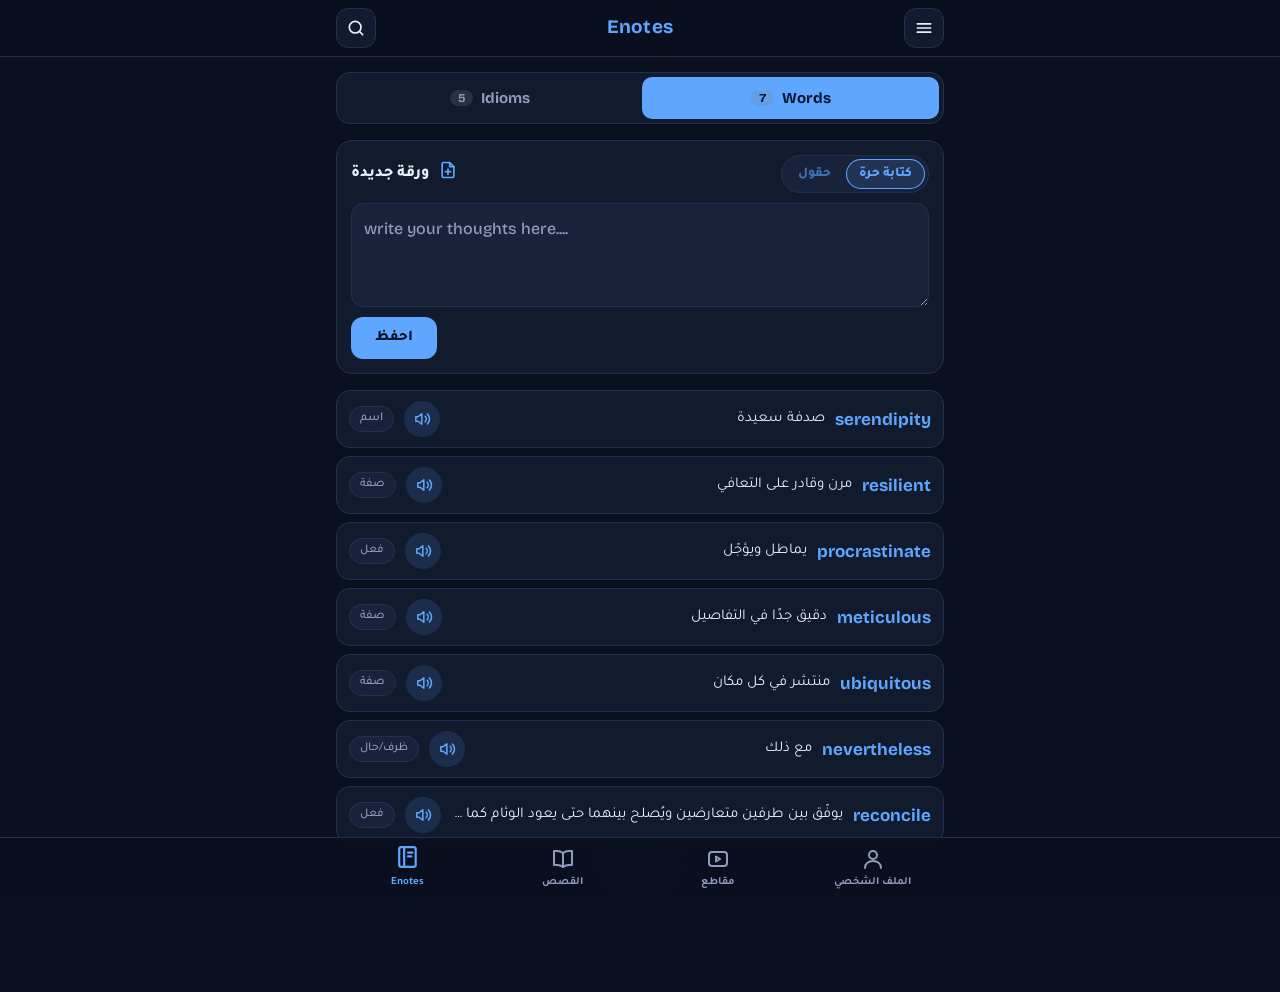
==== commit 3f557517: "Rename index-19.html to index.html" ====
--- a/index.html
+++ b/index.html
@@ -12,7 +12,7 @@
 <link rel="icon" href="icon-192.png" sizes="192x192" type="image/png">
 <link rel="apple-touch-icon" href="apple-touch-icon.png">
 <style>:root{padding-top:env(safe-area-inset-top,0px);padding-bottom:env(safe-area-inset-bottom,0px)}body{margin:0}img{max-width:100%}[hidden]{display:none!important}</style>
-<meta name="app-build" content="a99c5ecb237b">
+<meta name="app-build" content="080ffdf6edef">
 <title>دفتر الكلمات اليومي</title>
 <link rel="stylesheet" href="https://fonts.googleapis.com/css2?family=Bricolage+Grotesque:wght@500;700;800&family=Tajawal:wght@400;500;700;800&family=Cairo:wght@400;500;700;800&family=Amiri:wght@400;700&display=swap">
 <style>
@@ -585,7 +585,7 @@
 .stadd{display:flex;align-items:center;gap:12px;width:100%;text-align:start;margin-top:10px;padding:14px;border-radius:16px;background:var(--accent-soft);border:2px dashed var(--accent);color:var(--fg)}
 .stadd b{display:block;font-size:16px}.stadd small{color:var(--muted);font-size:12px}
 .stwrap{position:relative}.stwrap .stcard{padding-inline-end:52px}
-.stdel{position:absolute;top:12px;inset-inline-end:10px;width:36px;height:36px;border-radius:10px;display:grid;place-items:center;color:var(--muted);background:var(--surface-2);border:1px solid var(--line)}
+.stdel{position:absolute;top:50%;transform:translateY(-50%);inset-inline-end:10px;width:36px;height:36px;border-radius:10px;display:grid;place-items:center;color:var(--muted);background:var(--surface-2);border:1px solid var(--line)}
 .stdel svg{width:18px;height:18px}.stdel.sure{background:var(--bad-bg);color:var(--bad);border-color:var(--bad)}
 .stbusy{display:flex;flex-direction:column;align-items:center;gap:12px;padding:30px 10px;text-align:center}
 .stspin{width:46px;height:46px;border-radius:50%;border:4px solid var(--line);border-top-color:var(--accent);animation:stspin 1s linear infinite}
@@ -601,7 +601,7 @@
 .clbody{flex:1;min-width:0}.clbody .spen{font-size:17px;line-height:1.9;direction:ltr;text-align:left}
 .clar{color:var(--muted);font-size:14px;line-height:1.8;padding-inline-start:10px;border-inline-start:3px solid var(--accent);margin-top:2px}.clar.pend{opacity:.5}
 .cl-hide .clar{display:none}
-.clplay{position:sticky;top:0;z-index:5;background:var(--bg);padding-bottom:6px}.clplay video,.clplay audio{width:100%;max-height:210px;border-radius:12px;background:#000;display:block}
+.clplay{position:sticky;top:-16px;z-index:5;background:var(--bg);padding:16px 0 6px;margin-top:-16px}.clplay video,.clplay audio{width:100%;max-height:210px;border-radius:12px;background:#000;display:block}
 .clplay audio{max-height:none;background:none}
 .clctl{display:flex;gap:8px;flex-wrap:wrap;margin-top:6px}.clctl .sbtn{height:34px;font-size:13px;padding-inline:10px}
 .clpro{padding:10px 12px;border-radius:12px;background:var(--surface-2);border:1px dashed var(--line);font-size:13px;color:var(--muted);line-height:1.8}
@@ -745,7 +745,7 @@
 
 </head>
 <body>
-<div id="splash" aria-hidden="true"><div class="sp-c"><img class="sp-i" src="[data-uri]" alt=""><div class="sp-t">Enotes</div></div><div class="sp-b"><img src="[data-uri]" alt=""><span>Power By Hassan Ali</span></div></div>
+<div id="splash" aria-hidden="true"><div class="sp-c"><img class="sp-i" src="[data-uri]" alt=""><div class="sp-t">Enotes</div></div><div class="sp-b"><img src="[data-uri]" alt=""><span>Powered by Hassan Ali</span></div></div>
 <div id="app" dir="rtl">
   <header class="bar" id="bar">
     <div class="bar-in" dir="ltr">
@@ -815,8 +815,8 @@
 
   <nav class="tabbar" id="tabbar" dir="ltr" aria-label="التنقل الرئيسي">
     <div class="tb-in">
-      <button class="tb" id="tbNotes" data-page="notes" aria-current="page"><svg viewBox="0 0 24 24" aria-hidden="true"><path d="M12 6c-1.5-1.3-3.7-2-6-2H3v14h3c2.3 0 4.5.7 6 2 1.5-1.3 3.7-2 6-2h3V4h-3c-2.3 0-4.5.7-6 2z"/><path d="M12 6v14"/></svg><span>Enotes</span></button>
-      <button class="tb" id="tbMid" aria-label="القصص"><svg viewBox="0 0 24 24" aria-hidden="true"><path d="M7 3h10a1 1 0 011 1v17l-6-4-6 4V4a1 1 0 011-1z"/><path d="M12 7.2l.9 1.9 2.1.3-1.5 1.5.4 2.1-1.9-1-1.9 1 .4-2.1L9 9.4l2.1-.3z"/></svg><span>القصص</span></button>
+      <button class="tb" id="tbNotes" data-page="notes" aria-current="page"><svg viewBox="0 0 24 24" aria-hidden="true"><path d="M6 3h11a2 2 0 012 2v14a2 2 0 01-2 2H6a2 2 0 01-2-2V5a2 2 0 012-2z"/><path d="M8.5 3v18"/><path d="M12 8h4"/><path d="M12 11.5h3"/></svg><span>Enotes</span></button>
+      <button class="tb" id="tbMid" aria-label="القصص"><svg viewBox="0 0 24 24" aria-hidden="true"><path d="M12 6c-1.5-1.3-3.7-2-6-2H3v14h3c2.3 0 4.5.7 6 2 1.5-1.3 3.7-2 6-2h3V4h-3c-2.3 0-4.5.7-6 2z"/><path d="M12 6v14"/></svg><span>القصص</span></button>
       <button class="tb" id="tbClip" aria-label="مقاطع"><svg viewBox="0 0 24 24" aria-hidden="true"><rect x="3" y="5" width="18" height="14" rx="3"/><path d="M10 9.5v5l4.2-2.5z"/></svg><span>مقاطع</span></button>
       <button class="tb" id="tbProfile" data-page="profile"><svg viewBox="0 0 24 24" aria-hidden="true"><circle cx="12" cy="8" r="4"/><path d="M4 21c0-4.4 3.6-7 8-7s8 2.6 8 7"/></svg><span>الملف الشخصي</span></button>
     </div>
@@ -1940,7 +1940,7 @@
   if(name==='review')fc=newFc();
   if(name==='smart')sr=null;
   if(name==='audio')auLoad();
-  if(name==='clips'&&!CL.busy){CL.view='list';CL.pop=null;CL.err=''}
+  if(name==='clips'&&!CL.busy){CL.view='list';CL.pop=null;CL.err='';setTimeout(clWarm,300)}
   if(name==='name')nmDraft=null;
   if(name==='avatar')CR=null;
   if(name==='stories'){ST.open=null;ST.pop=null;if(ST.lv===null)ST.lv=stSug()}
@@ -1963,7 +1963,7 @@
 scrim.addEventListener('click',closeSheet);
 /* ---------- مقاطع: تفريغ صوت المقطع إلى نص على الجهاز ---------- */
 var CLIPS=store.get('wb.clips',[])||[];if(!Array.isArray(CLIPS))CLIPS=[];
-var CL={view:'list',id:null,link:'',proAsk:false,model:'base',err:'',busy:null,hide:false,pop:null,media:null,loop:false,seg:-1,trBusy:false};
+var CL={view:'list',id:null,link:'',proAsk:false,model:'tiny',wm:null,err:'',busy:null,hide:false,pop:null,media:null,loop:false,seg:-1,trBusy:false};
 var CL_MAX=240;
 var CL_MODELS=[['tiny','سريع','Xenova/whisper-tiny.en','40MB'],['base','دقيق','Xenova/whisper-base.en','80MB'],['small','أعلى دقة','Xenova/whisper-small.en','250MB']];
 var CL_ACC='.mp4,.mov,.m4v,.3gp,.webm,.mkv,.avi,.mp3,.m4a,.wav,.aac,.ogg,.opus,.flac';
@@ -2030,18 +2030,56 @@
 function clErr(m){CL.busy=null;CL.err=m;CL.view='add';clRender()}
 function clWorkerSrc(){
   return "import {pipeline,env} from '"+LIB_TJS+"';\n"+
-  "env.allowLocalModels=false;var asr=null,mn=null;\n"+
+  "env.allowLocalModels=false;var P=null,mn=null;\n"+
+  "function ld(m){if(!P||mn!==m){mn=m;P=pipeline('automatic-speech-recognition',m,{progress_callback:function(p){self.postMessage({t:'prog',p:{status:p.status,progress:p.progress}})}})}return P}\n"+
   "self.onmessage=async function(e){var d=e.data;try{\n"+
-  "if(!asr||mn!==d.model){asr=await pipeline('automatic-speech-recognition',d.model,{progress_callback:function(p){self.postMessage({t:'prog',p:{status:p.status,progress:p.progress}})}});mn=d.model}\n"+
+  "var asr=await ld(d.model);\n"+
+  "if(d.warm){self.postMessage({t:'ready'});return}\n"+
   "self.postMessage({t:'run'});\n"+
   "var out=await asr(d.audio,{chunk_length_s:30,stride_length_s:5,return_timestamps:true});\n"+
   "self.postMessage({t:'done',text:out.text,chunks:out.chunks});\n"+
-  "}catch(err){self.postMessage({t:'err',m:String(err&&err.message||err)})}};";
+  "}catch(err){P=null;self.postMessage({t:'err',m:String(err&&err.message||err)})}};";
+}
+var CL_API='https://enotes-ha5.hly358505.workers.dev';
+function clWav(f32){
+  var n=f32.length,b=new ArrayBuffer(44+n*2),v=new DataView(b);
+  function w(o,t){for(var i=0;i<t.length;i++)v.setUint8(o+i,t.charCodeAt(i))}
+  w(0,'RIFF');v.setUint32(4,36+n*2,true);w(8,'WAVE');w(12,'fmt ');v.setUint32(16,16,true);v.setUint16(20,1,true);v.setUint16(22,1,true);
+  v.setUint32(24,16000,true);v.setUint32(28,32000,true);v.setUint16(32,2,true);v.setUint16(34,16,true);w(36,'data');v.setUint32(40,n*2,true);
+  for(var i=0;i<n;i++){var x=Math.max(-1,Math.min(1,f32[i]));v.setInt16(44+i*2,x<0?x*32768:x*32767,true)}
+  return b;
+}
+function clCloud(B,data,dur){
+  var ac=new AbortController(),to=setTimeout(function(){ac.abort()},90000);
+  B.abort=function(){try{ac.abort()}catch(e){}};
+  clProg('جارٍ رفع الصوت...',20);
+  var pc=20;B.tick=setInterval(function(){pc=Math.min(92,pc+1.2);clProg('جارٍ التفريغ على الخادم...',pc)},600);
+  return fetch(CL_API,{method:'POST',body:clWav(data),signal:ac.signal,headers:{'Content-Type':'audio/wav'}})
+    .then(function(r){if(!r.ok)throw new Error('http'+r.status);return r.json()})
+    .then(function(j){
+      var ch=(j.segments&&j.segments.length)?j.segments.map(function(x){return {timestamp:[x.start,x.end],text:x.text}}):(j.text?[{timestamp:[0,dur],text:j.text}]:[]);
+      if(!ch.length)throw new Error('empty');
+      return {text:j.text,chunks:ch};
+    })
+    .finally(function(){clearTimeout(to);clearInterval(B.tick);B.tick=null;B.abort=null});
+}
+function clWarm(){
+  if(CL_API)return;
+  if(CL.wm&&!CL.wm.dead&&CL.wm.model===CL.model)return;
+  if(navigator.onLine===false)return;
+  var mi=CL_MODELS.filter(function(m){return m[0]===CL.model})[0];if(!mi)return;
+  if(CL.wm){try{CL.wm.w.terminate()}catch(e){}CL.wm=null}
+  try{
+    var w=new Worker(URL.createObjectURL(new Blob([clWorkerSrc()],{type:'text/javascript'})),{type:'module'}),o={w:w,model:mi[2],dead:false};
+    w.onerror=function(){o.dead=true};CL.wm=o;w.postMessage({model:mi[2],warm:1});
+  }catch(e){}
 }
 function clTranscribe(B,model,audio){
   return new Promise(function(resolve,reject){
     var w,ran=false;
-    try{w=new Worker(URL.createObjectURL(new Blob([clWorkerSrc()],{type:'text/javascript'})),{type:'module'})}catch(e){reject({stage:'load'});return}
+    var wm=CL.wm;
+    if(wm&&wm.model===model&&!wm.dead){w=wm.w;CL.wm=null}
+    else{try{w=new Worker(URL.createObjectURL(new Blob([clWorkerSrc()],{type:'text/javascript'})),{type:'module'})}catch(e){reject({stage:'load'});return}}
     B.worker=w;B.abort=function(){try{w.terminate()}catch(e){}reject({cancelled:1})};
     w.onmessage=function(ev){
       var m=ev.data||{};
@@ -2076,9 +2114,12 @@
     if(dur>CL_MAX+1)return clErr('مدة المقطع '+clFmt(dur)+' دقيقة. المسموح مجانًا حتى 4 دقائق. المقاطع الأطول ضمن خطة Pro (قيد التجهيز).');
     if(CL.model==='small'&&!PRO)CL.model='base';
     var mi=CL_MODELS.filter(function(m){return m[0]===CL.model})[0]||CL_MODELS[1];
-    clProg('تحميل محرك التفريغ (مرة واحدة، '+mi[3]+')...',12);
-    var out;
-    try{out=await clTranscribe(B,mi[2],au.data)}
+    var out=null;
+    if(CL_API&&navigator.onLine!==false){
+      try{out=await clCloud(B,au.data,dur)}catch(e){out=null;if(B.cancel||CL.busy!==B)return}
+    }
+    if(!out)clProg('تحميل محرك التفريغ (مرة واحدة, '+mi[3]+')...',12);
+    try{if(!out)out=await clTranscribe(B,mi[2],au.data)}
     catch(e){
       if(e&&e.cancelled)return;
       return clErr(e&&e.stage==='run'?'تعذّر تفريغ الصوت على هذا الجهاز. جرّب الخيار «سريع» أو مقطعًا أقصر.':'تعذّر تحميل محرك التفريغ. تأكد من الإنترنت وجرّب مرة ثانية.');
@@ -3732,7 +3773,7 @@
   else if(a==='clcancel'){if(CL.busy){CL.busy.cancel=true;if(CL.busy.tick)clearInterval(CL.busy.tick);if(CL.busy.abort)CL.busy.abort()}CL.busy=null;CL.view='add';renderSheet();toast('تم إلغاء المعالجة')}
   else if(a==='clpro'){CL.proAsk=!CL.proAsk;renderSheet()}
   else if(a==='clcode'){var cv=($('#clCode')||{}).value||'';if(clHash(cv.trim())===CL_CODE){PRO=true;store.set('wb.pro',true);CL.proAsk=false;CL.model='small';renderSheet();toast('تم تفعيل الدقة العليا');chime('good')}else toast('الرمز غير صحيح')}
-  else if(a==='clmodel'){CL.model=t.dataset.v;renderSheet()}
+  else if(a==='clmodel'){CL.model=t.dataset.v;renderSheet();clWarm()}
   else if(a==='clopenlink'){try{window.open(CL.link.trim(),'_blank','noopener')}catch(e){}}
   else if(a==='clopen'){CL.id=t.dataset.id;CL.view='read';CL.pop=null;CL.shown=-1;CL.seg=-1;renderSheet();sbody.scrollTop=0;var oc=clById(CL.id);if(oc&&oc.segs.some(function(x){return !x[3]}))clTranslateAll(oc)}
   else if(a==='cldel'){
